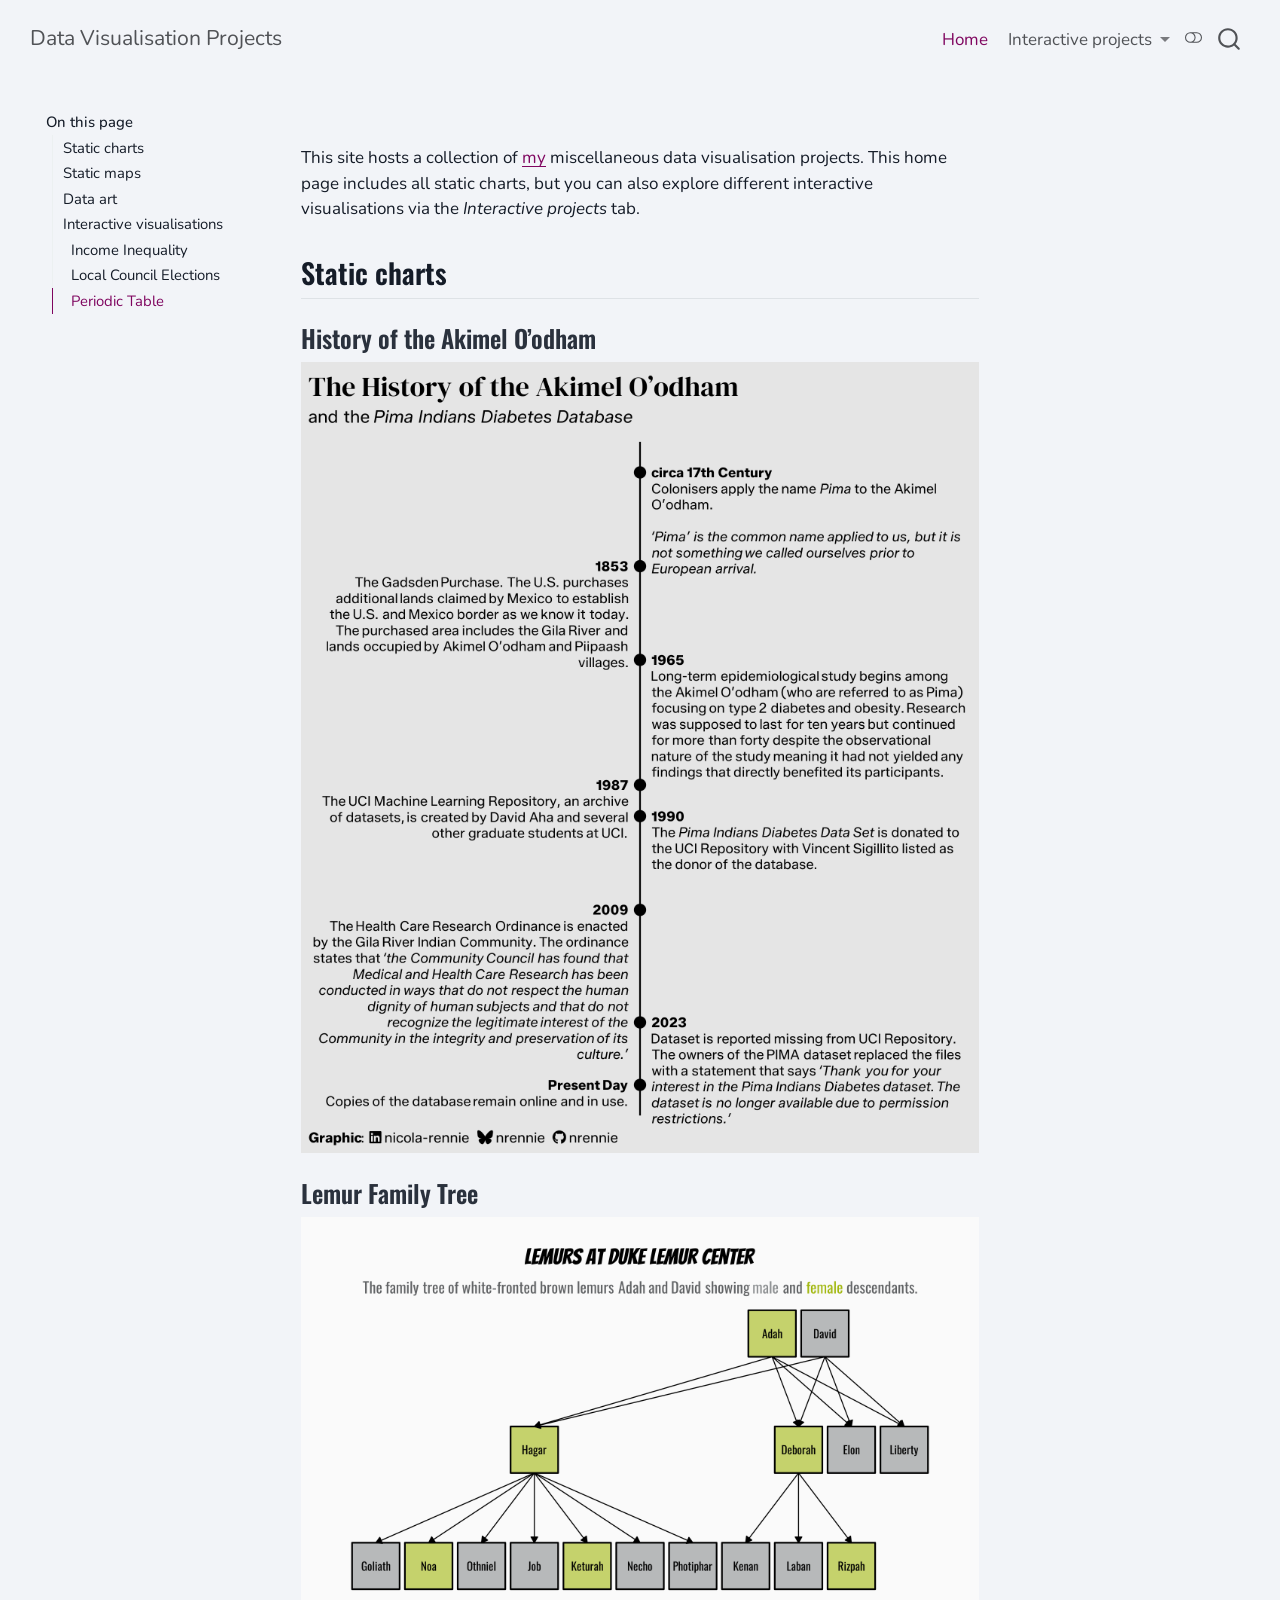
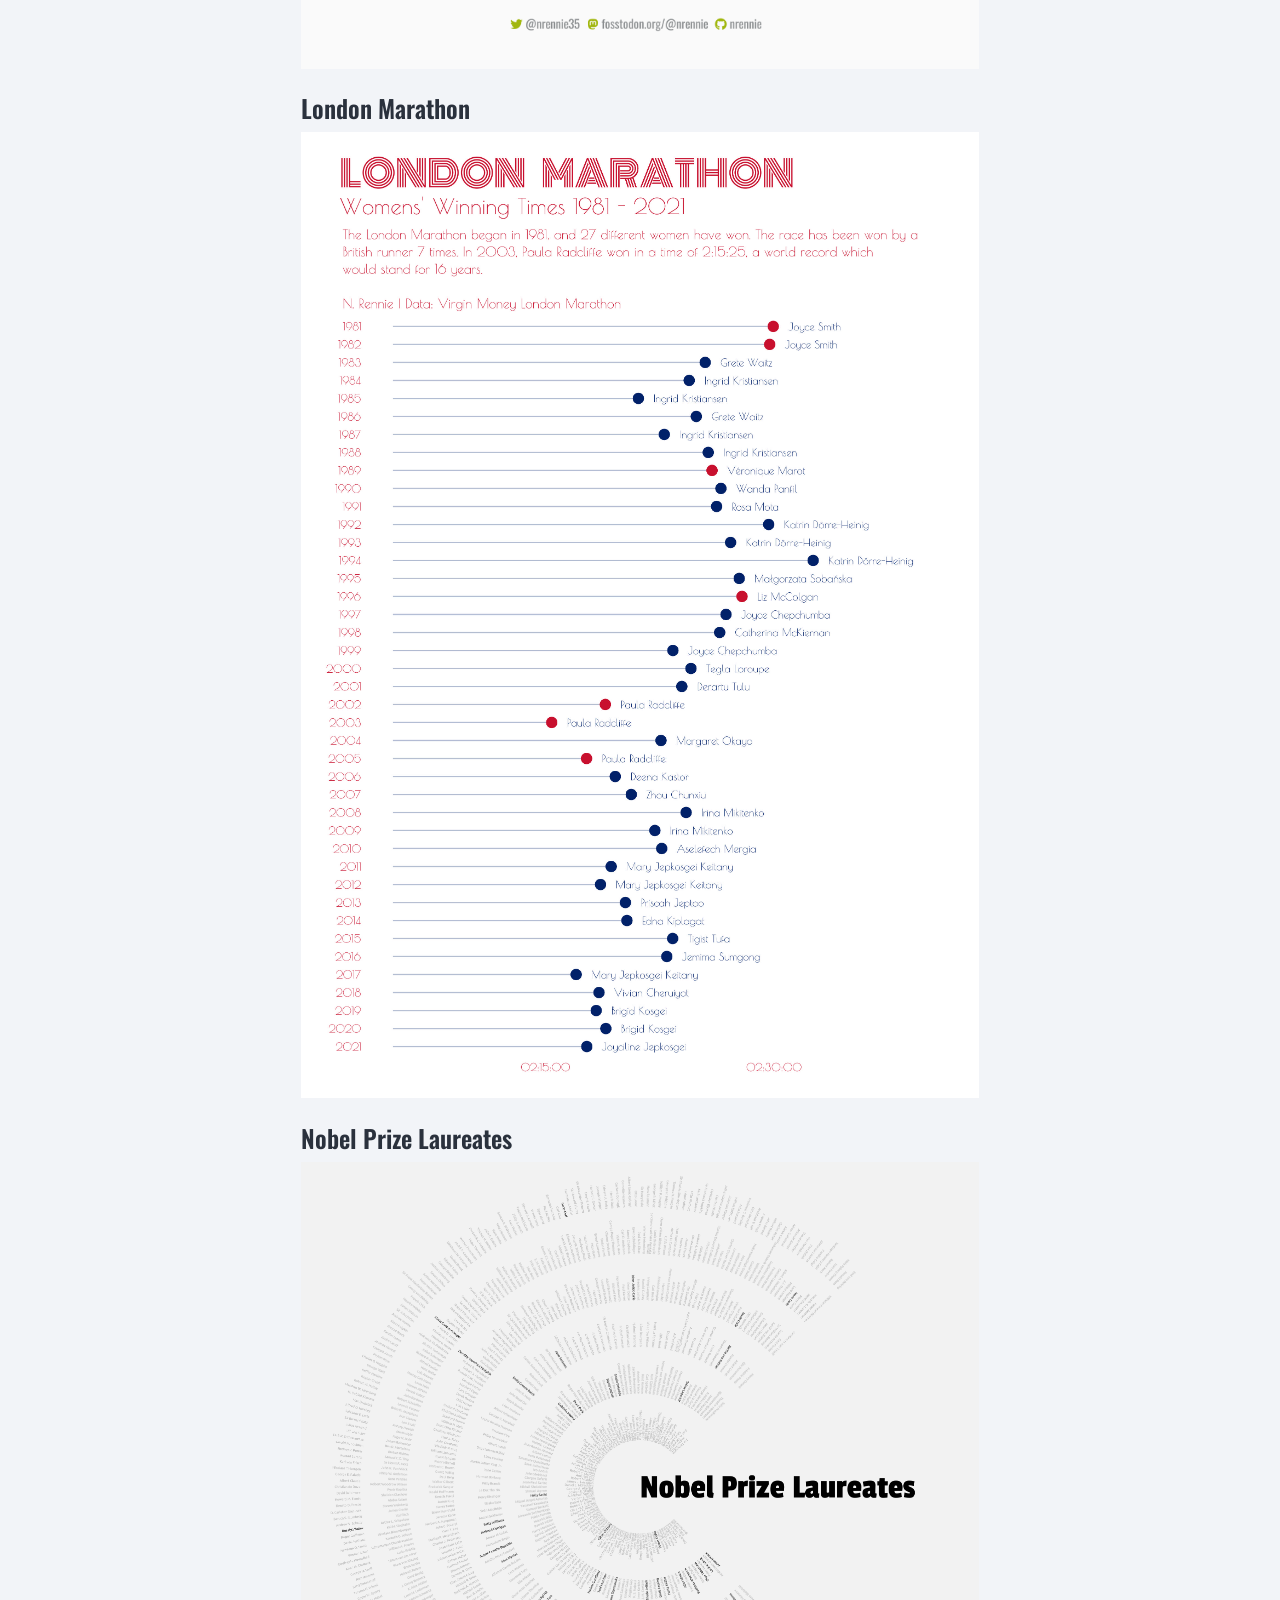
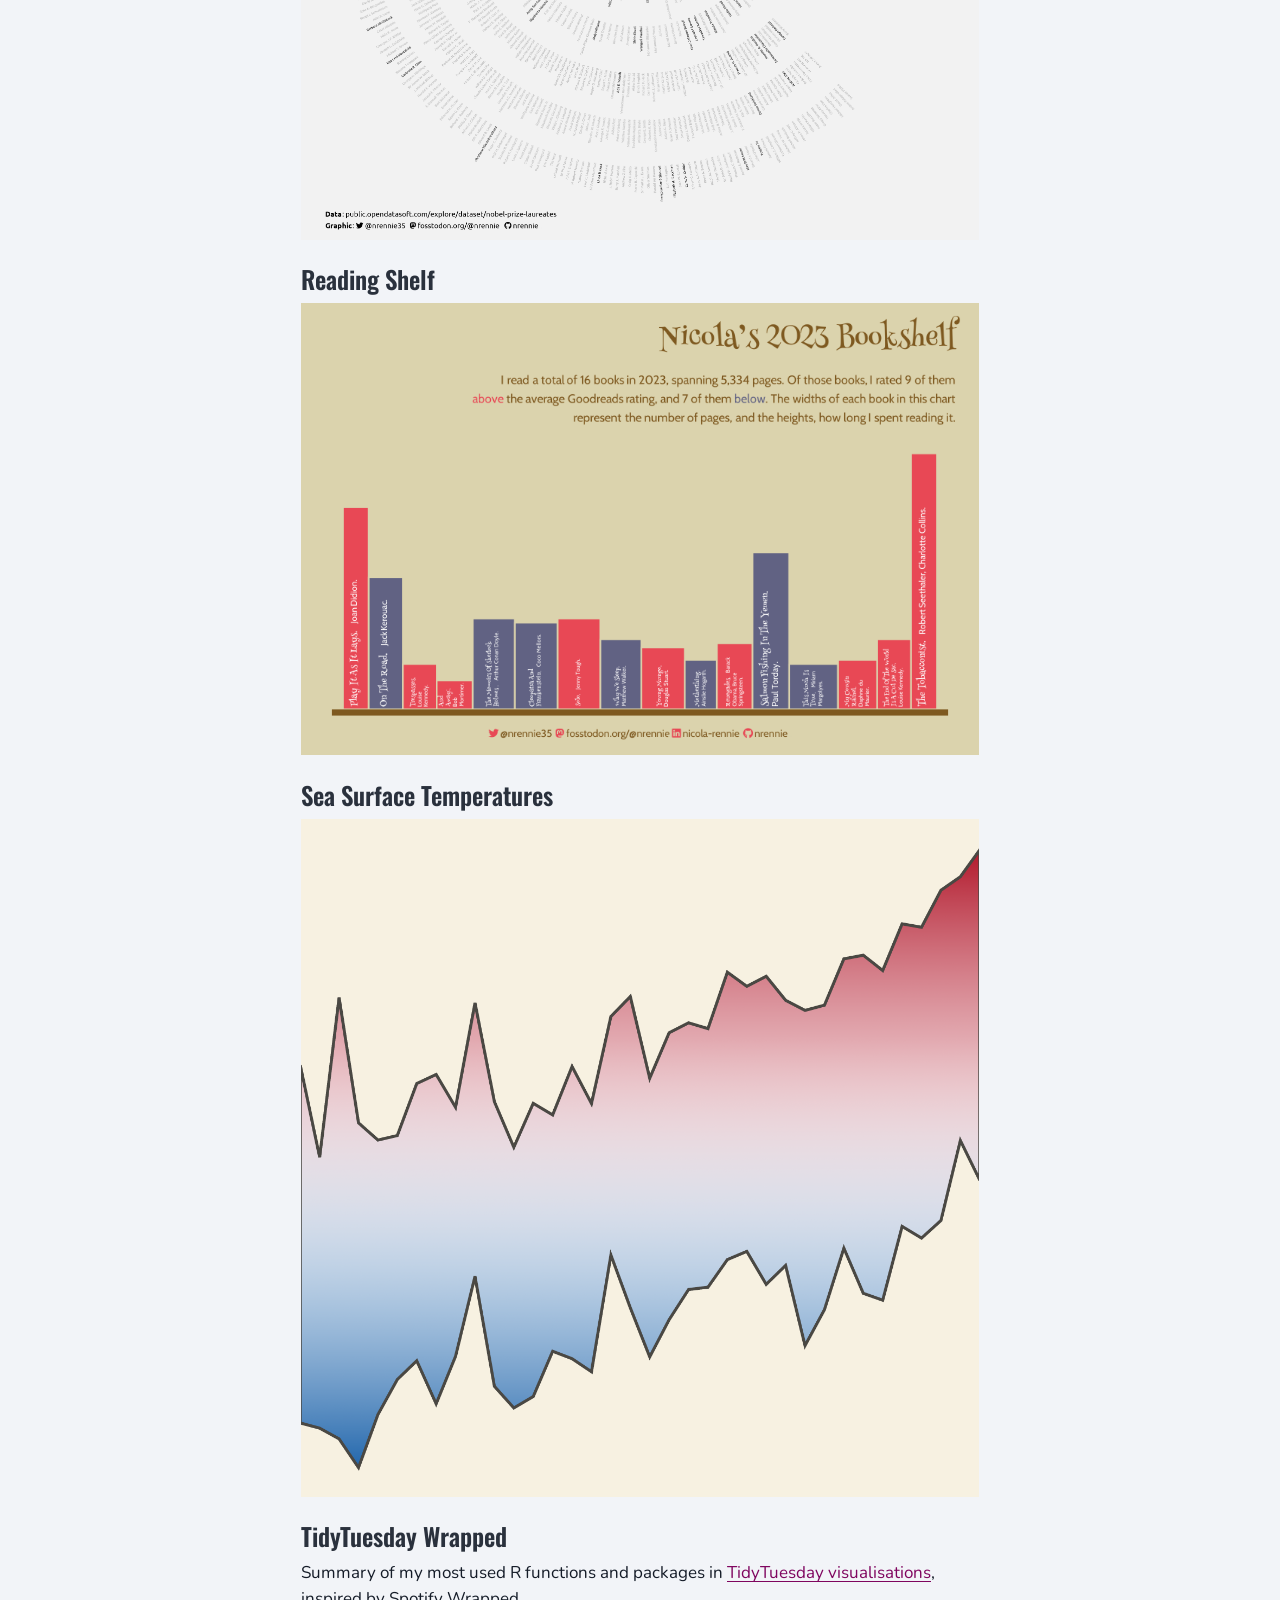
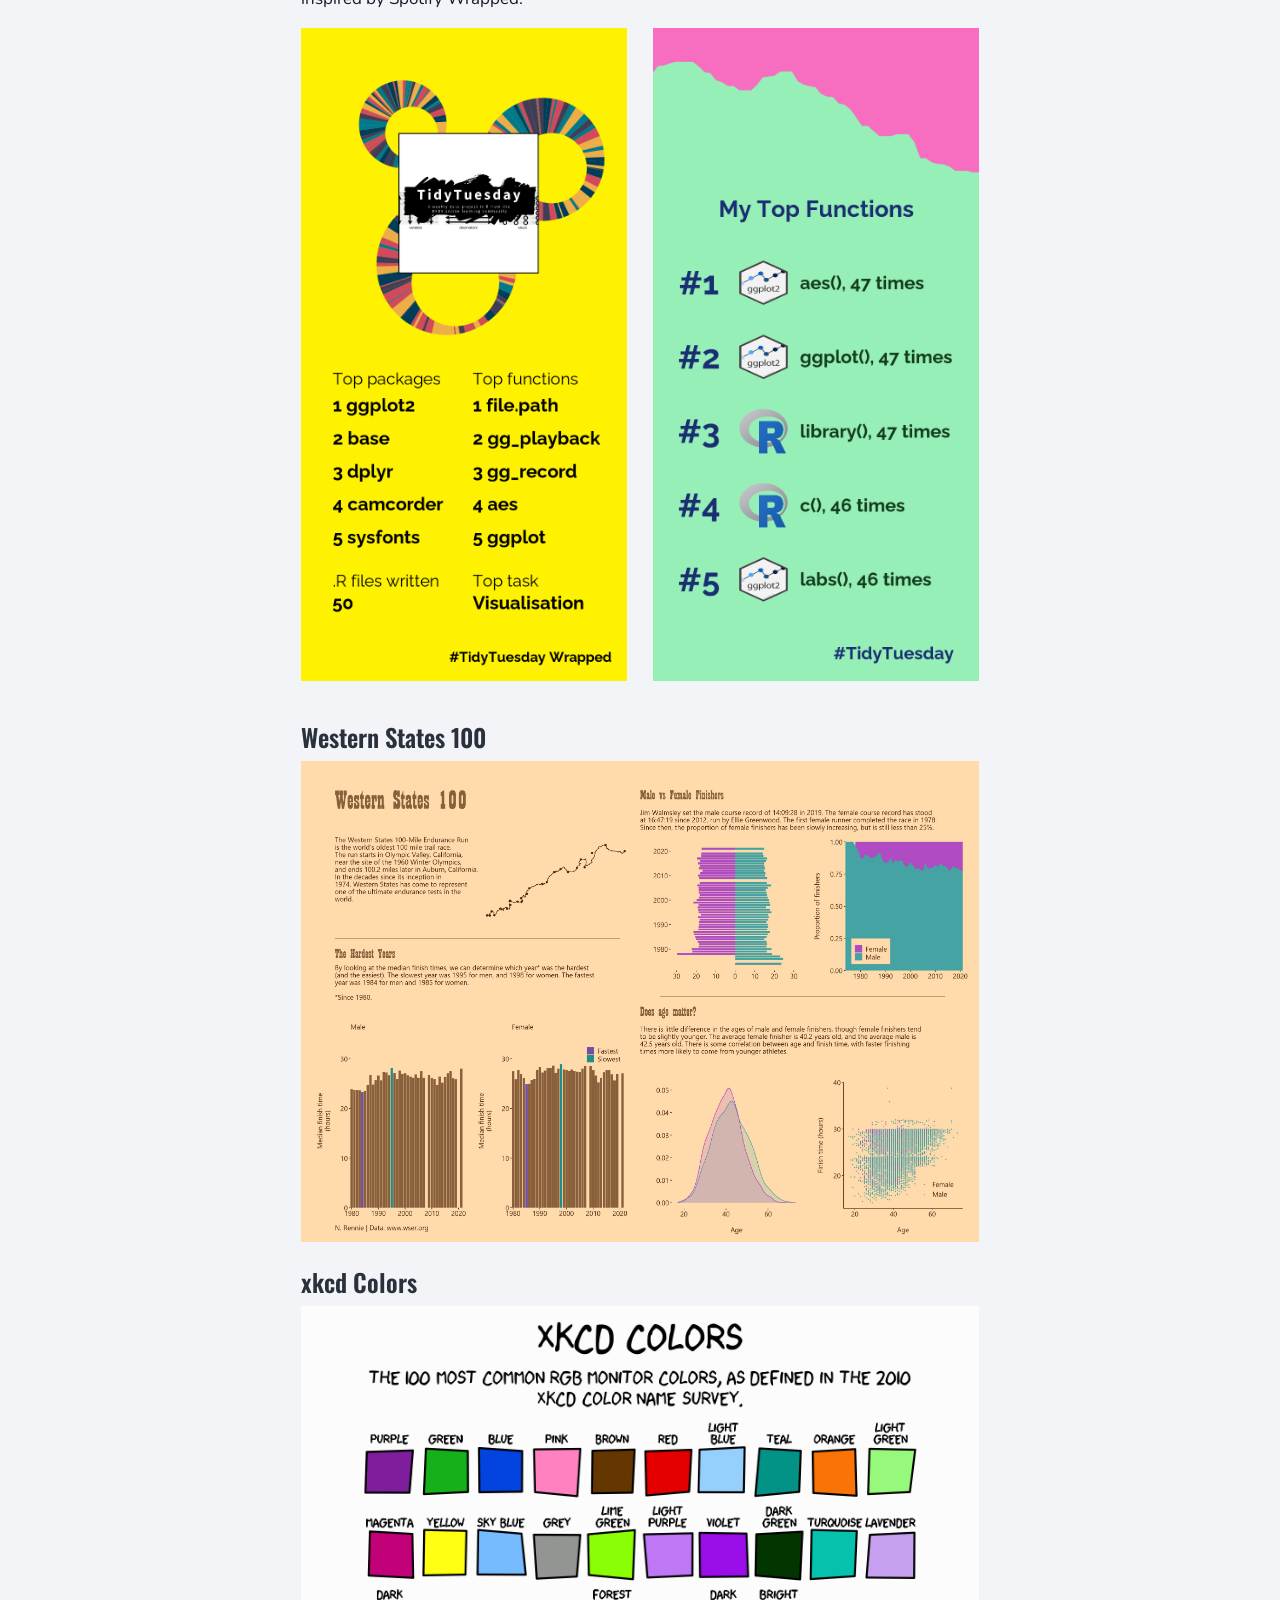
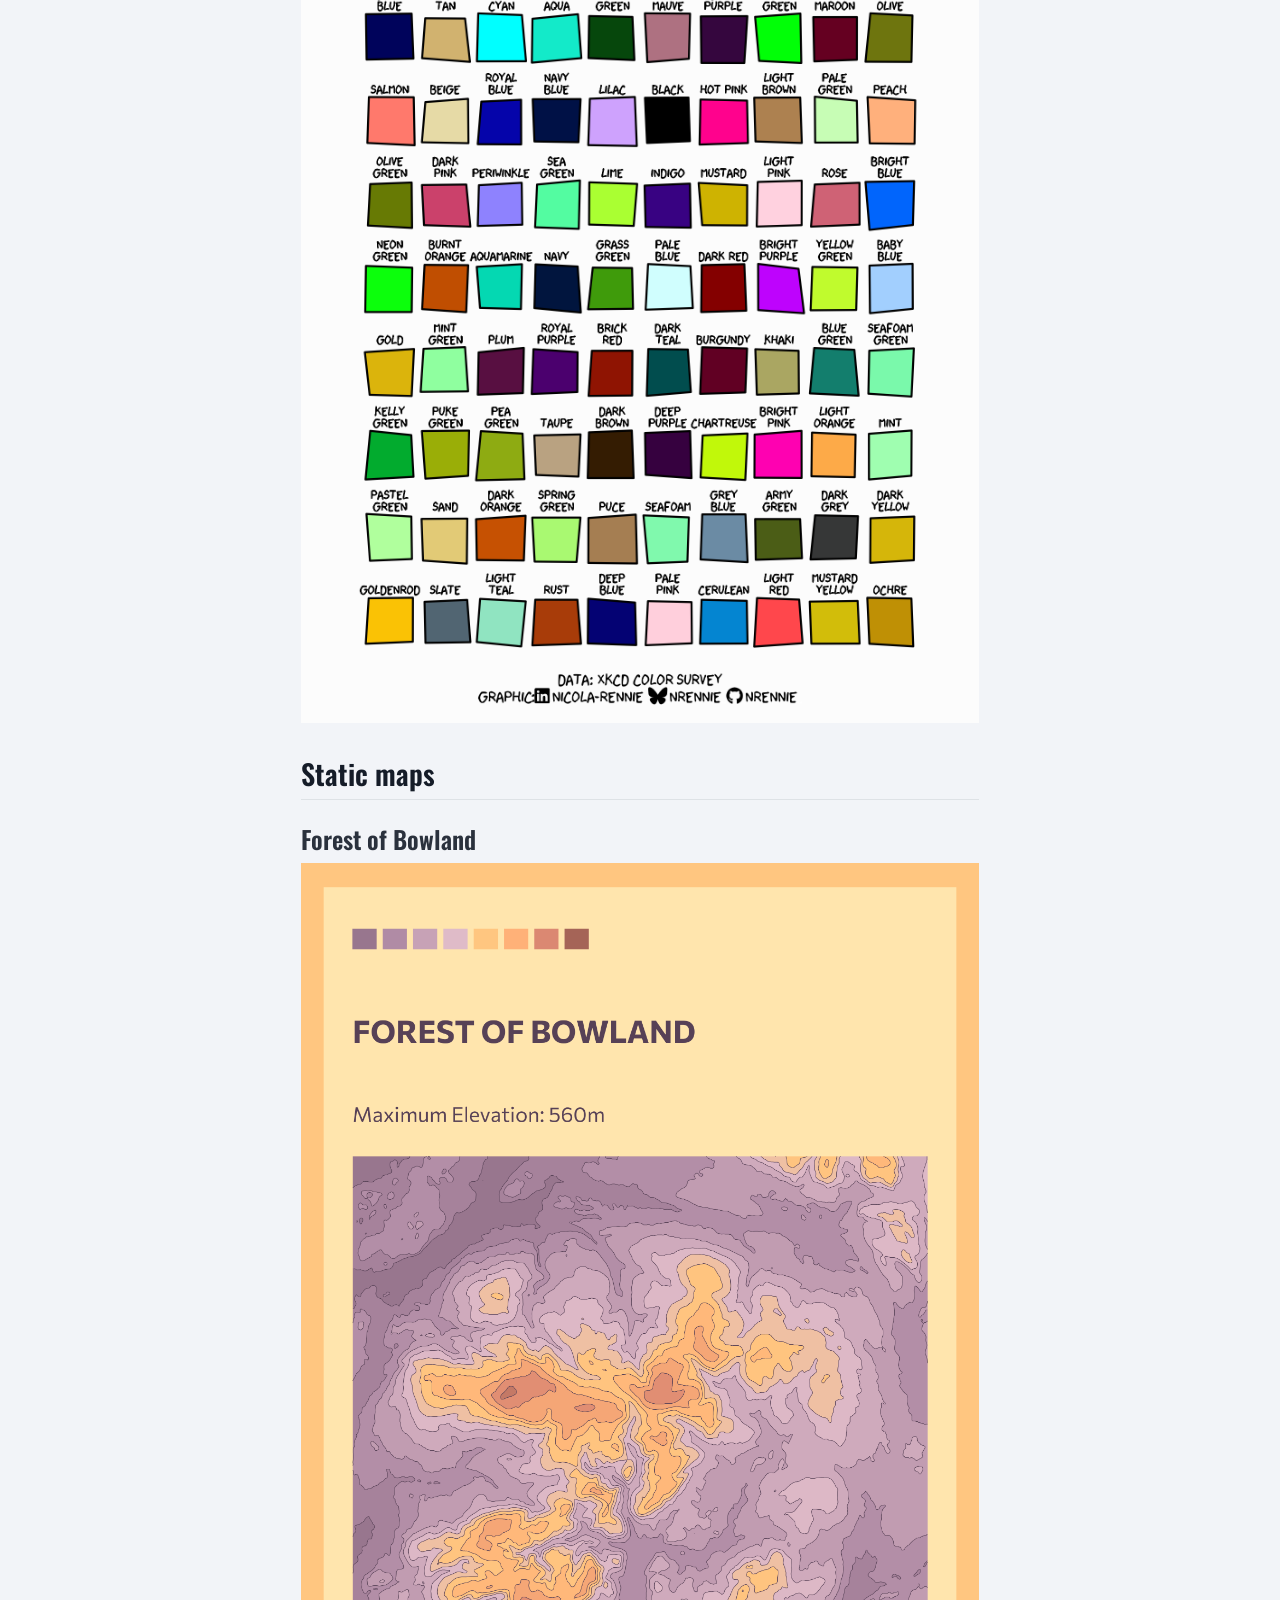
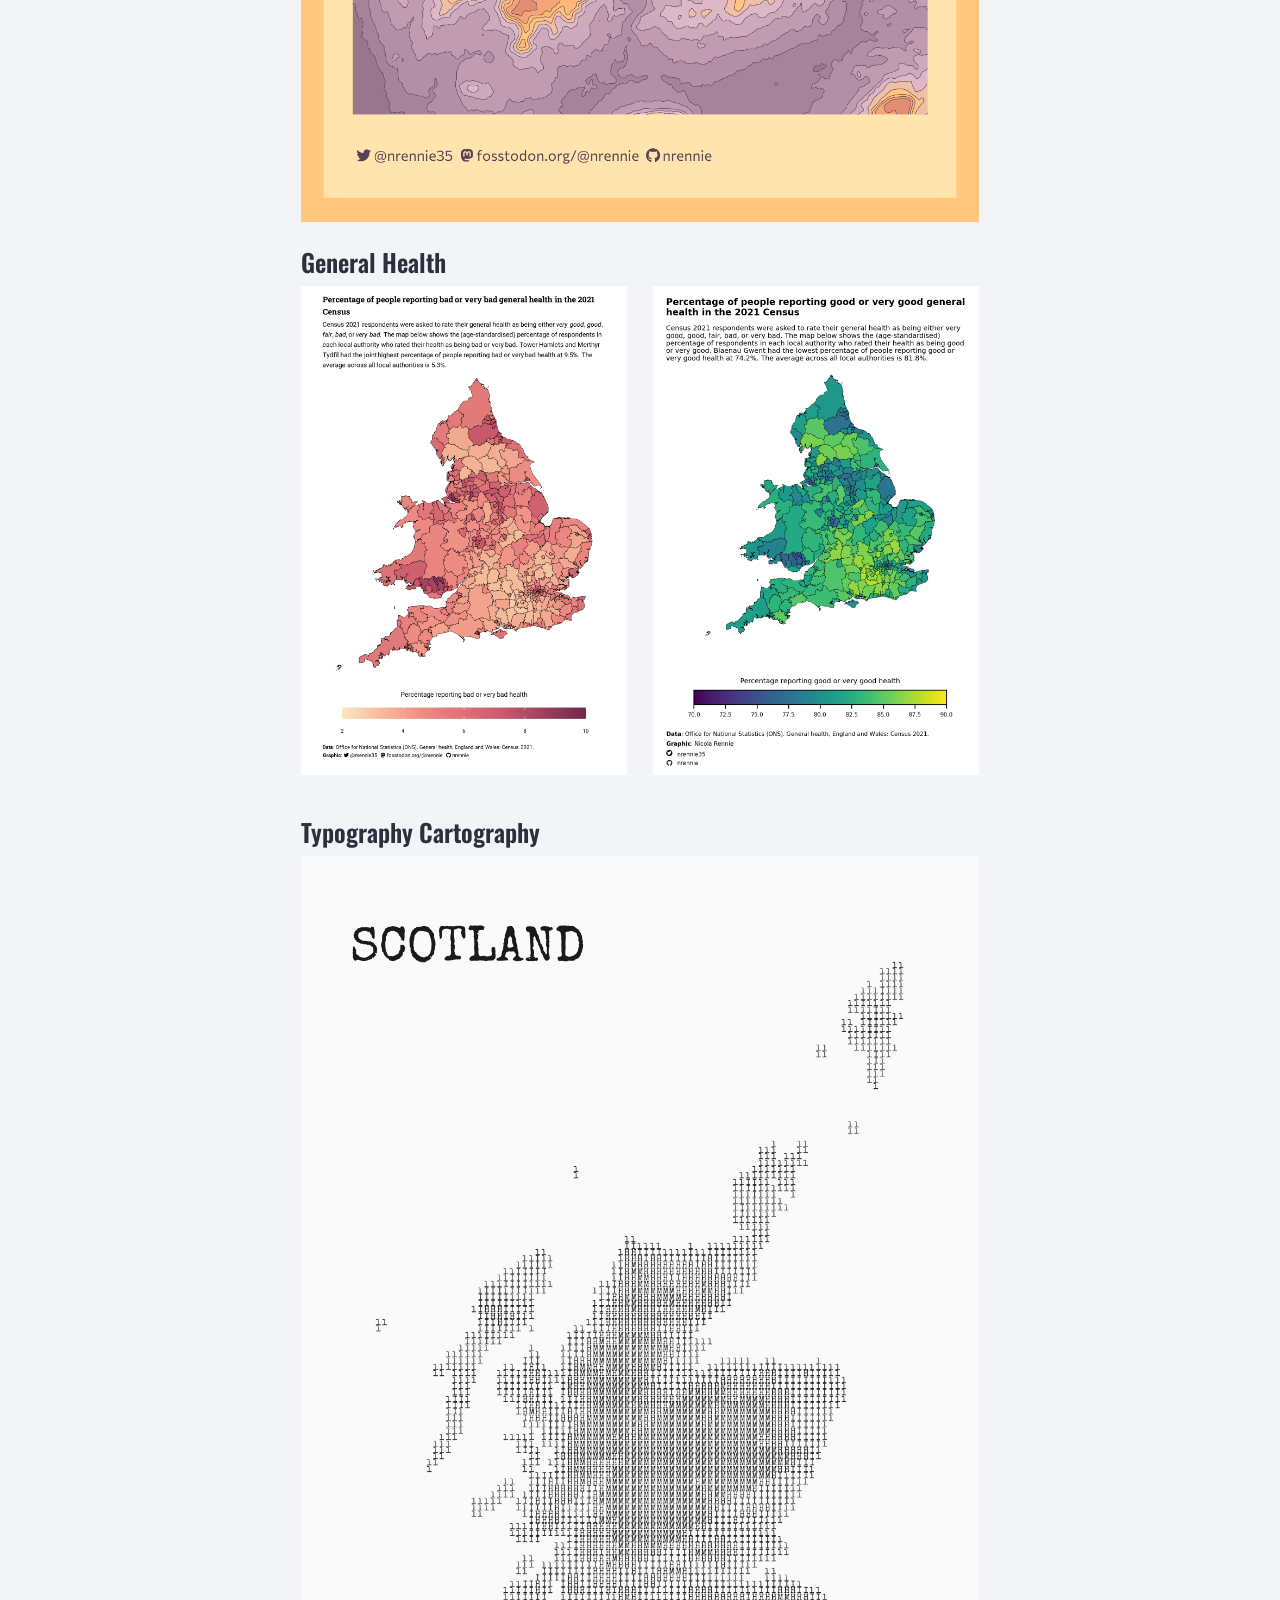
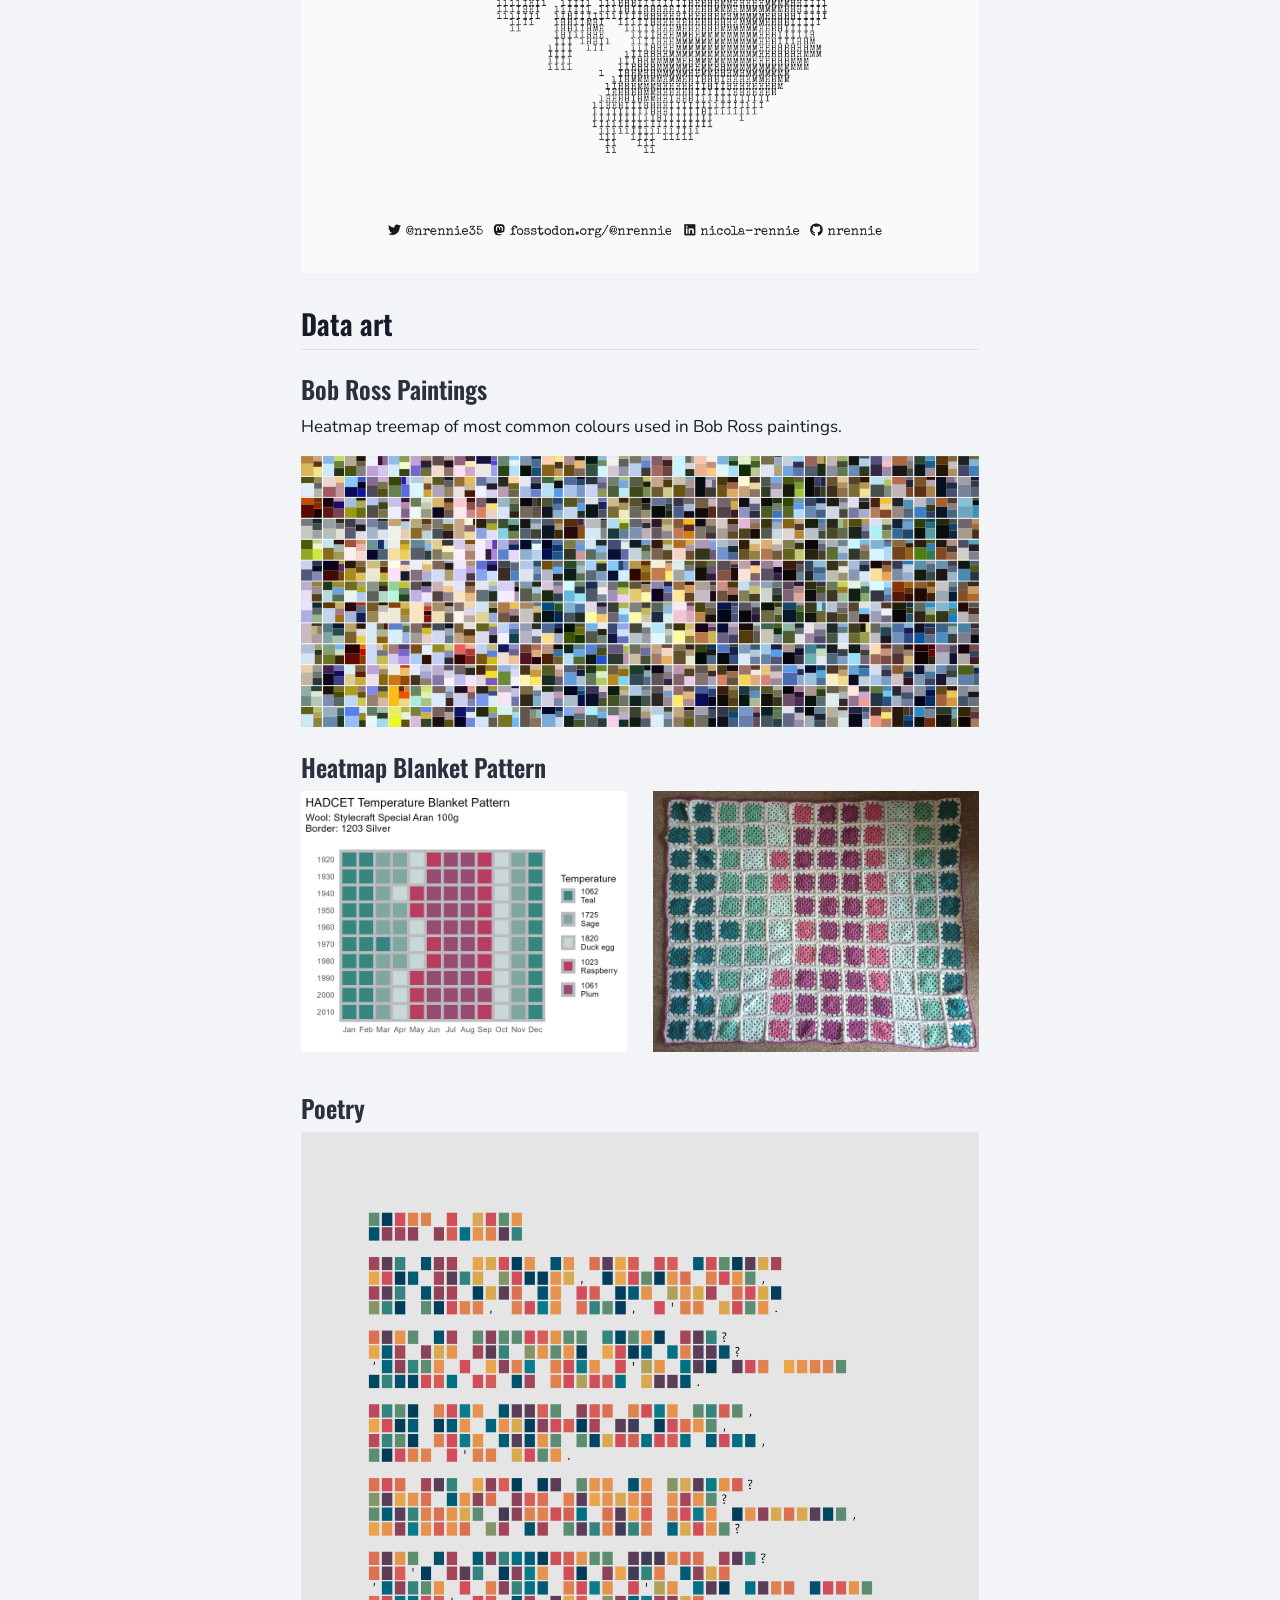
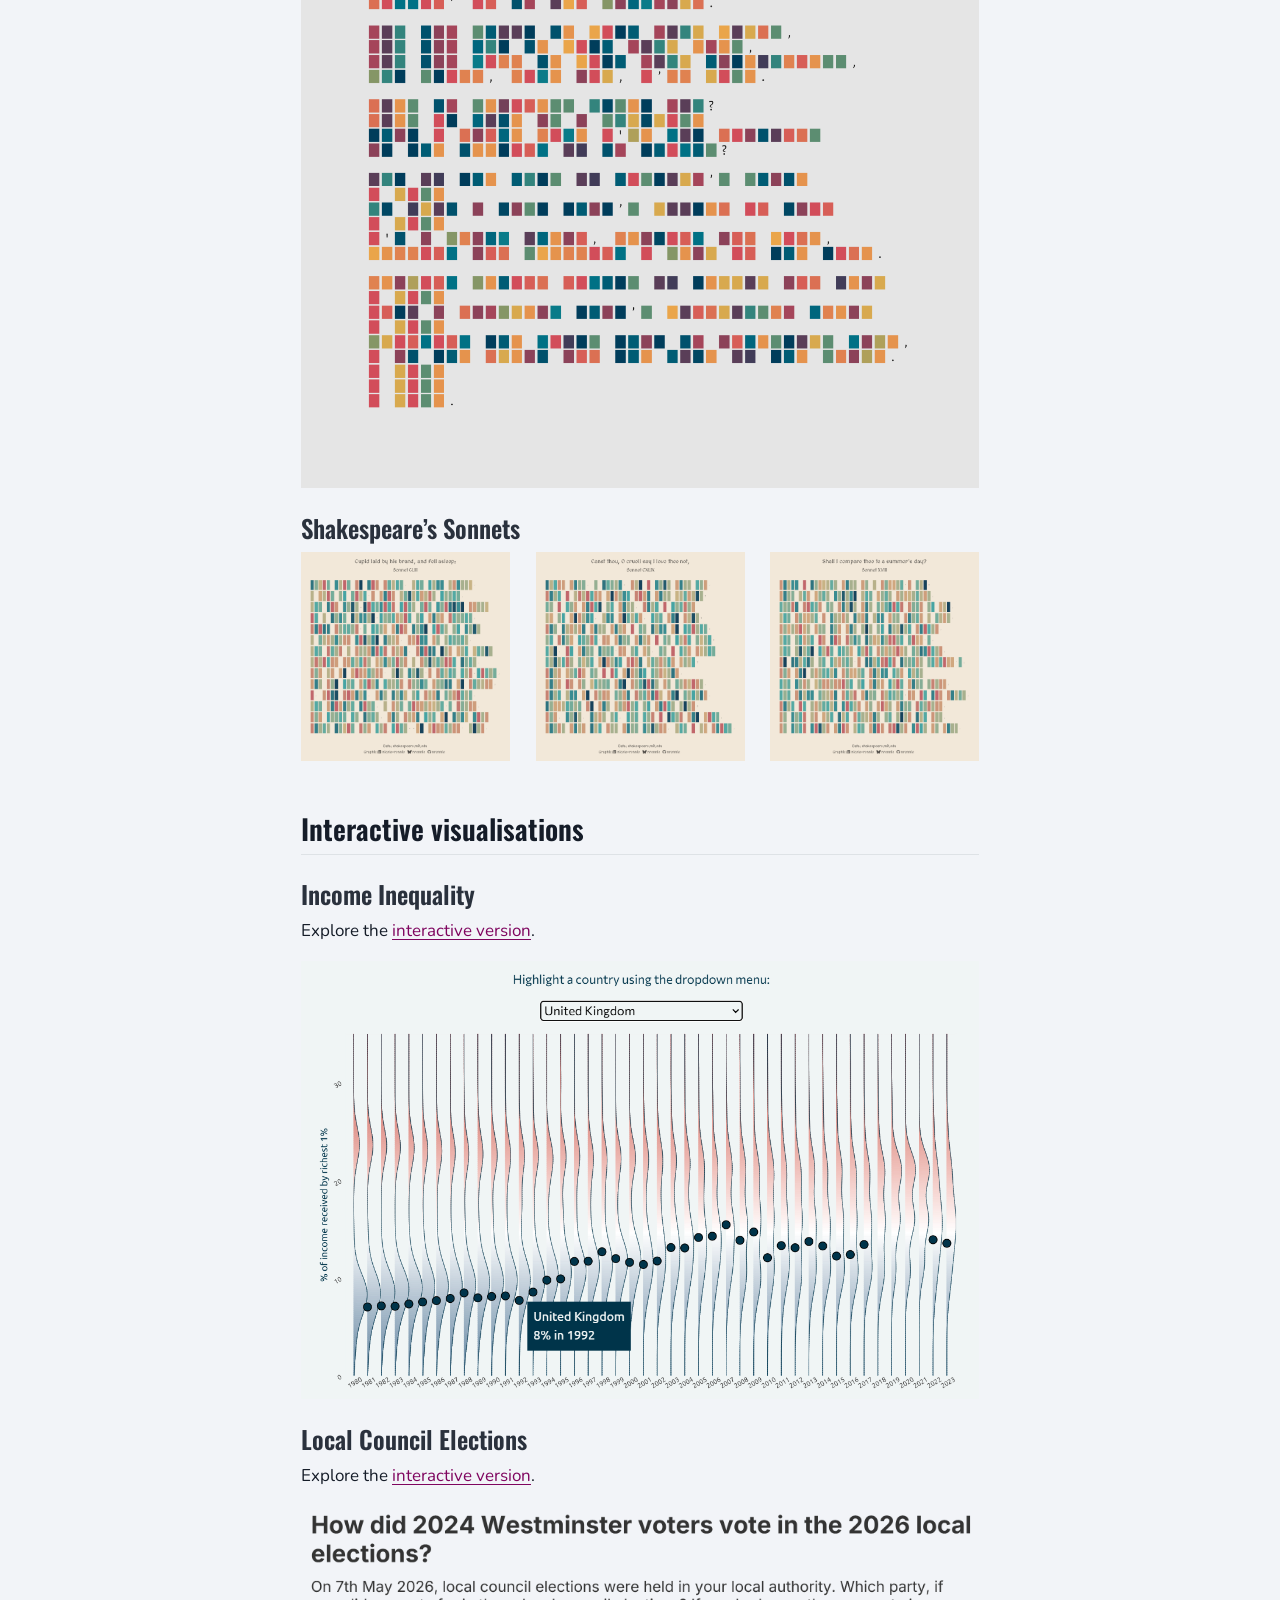
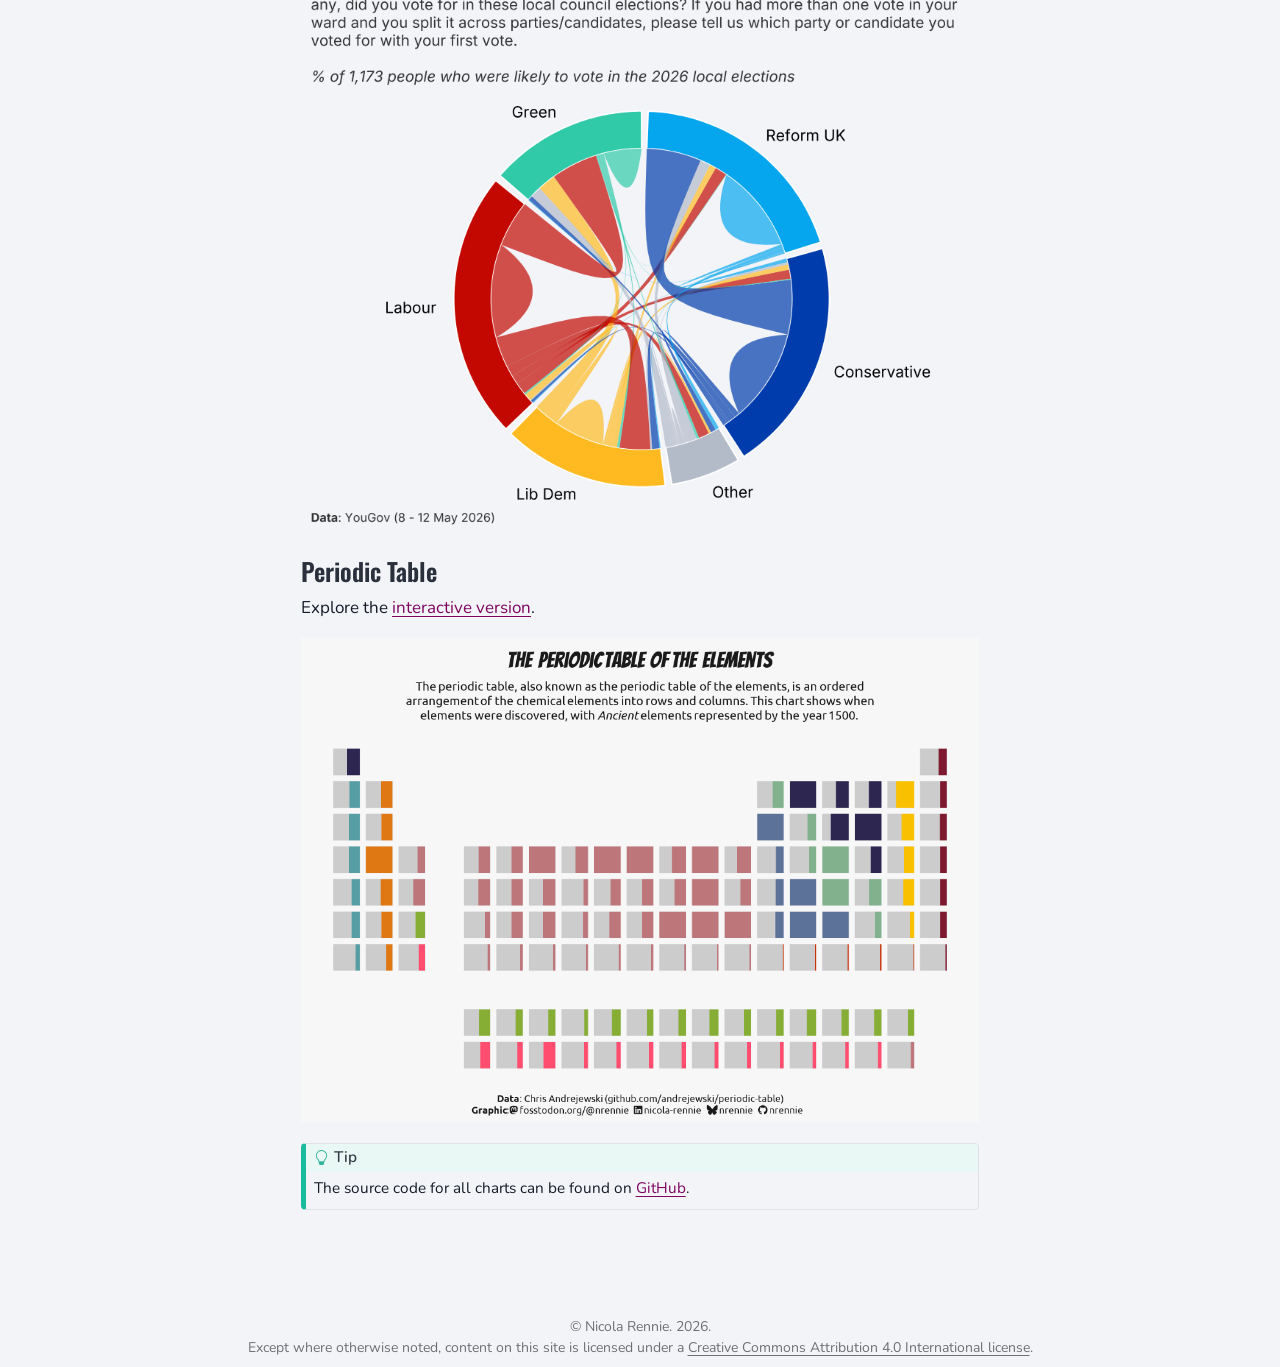
==== index.html @ 56245206 "Built site for gh-pages" ====
<!DOCTYPE html>
<html xmlns="http://www.w3.org/1999/xhtml" lang="en" xml:lang="en"><head>

<meta charset="utf-8">
<meta name="generator" content="quarto-1.9.37">

<meta name="viewport" content="width=device-width, initial-scale=1.0, user-scalable=yes">


<title>Data Visualisation Projects</title>
<style>
/* Default styles provided by pandoc.
** See https://pandoc.org/MANUAL.html#variables-for-html for config info.
*/
code{white-space: pre-wrap;}
span.smallcaps{font-variant: small-caps;}
div.columns{display: flex; gap: min(4vw, 1.5em);}
div.column{flex: auto; overflow-x: auto;}
div.hanging-indent{margin-left: 1.5em; text-indent: -1.5em;}
ul.task-list{list-style: none;}
ul.task-list li input[type="checkbox"] {
  width: 0.8em;
  margin: 0 0.8em 0.2em -1em; /* quarto-specific, see https://github.com/quarto-dev/quarto-cli/issues/4556 */ 
  vertical-align: middle;
}
</style>


<script src="site_libs/quarto-nav/quarto-nav.js"></script>
<script src="site_libs/quarto-nav/headroom.min.js"></script>
<script src="site_libs/clipboard/clipboard.min.js"></script>
<script src="site_libs/quarto-search/autocomplete.umd.js"></script>
<script src="site_libs/quarto-search/fuse.min.js"></script>
<script src="site_libs/quarto-search/quarto-search.js"></script>
<meta name="quarto:offset" content="./">
<link href="./assets/img/favicon.ico" rel="icon">
<script src="site_libs/quarto-html/quarto.js" type="module"></script>
<script src="site_libs/quarto-html/tabsets/tabsets.js" type="module"></script>
<script src="site_libs/quarto-html/popper.min.js"></script>
<script src="site_libs/quarto-html/tippy.umd.min.js"></script>
<script src="site_libs/quarto-html/anchor.min.js"></script>
<link href="site_libs/quarto-html/tippy.css" rel="stylesheet">
<link href="site_libs/quarto-html/quarto-syntax-highlighting-7f8f88aac4f3542376d5c11b86a4c14d.css" rel="stylesheet" class="quarto-color-scheme" id="quarto-text-highlighting-styles">
<link href="site_libs/quarto-html/quarto-syntax-highlighting-dark-d0ae9245876894da5ac7e18953ecc5cc.css" rel="stylesheet" class="quarto-color-scheme quarto-color-alternate" id="quarto-text-highlighting-styles">
<link href="site_libs/quarto-html/quarto-syntax-highlighting-7f8f88aac4f3542376d5c11b86a4c14d.css" rel="stylesheet" class="quarto-color-scheme-extra" id="quarto-text-highlighting-styles">
<script src="site_libs/bootstrap/bootstrap.min.js"></script>
<link href="site_libs/bootstrap/bootstrap-icons.css" rel="stylesheet">
<link href="site_libs/bootstrap/bootstrap-d3861fdf98f8aa95721e60f5baf37413.min.css" rel="stylesheet" append-hash="true" class="quarto-color-scheme" id="quarto-bootstrap" data-mode="light">
<link href="site_libs/bootstrap/bootstrap-dark-91716ad27bab5d5574731ce54b384f18.min.css" rel="stylesheet" append-hash="true" class="quarto-color-scheme quarto-color-alternate" id="quarto-bootstrap" data-mode="dark">
<link href="site_libs/bootstrap/bootstrap-d3861fdf98f8aa95721e60f5baf37413.min.css" rel="stylesheet" append-hash="true" class="quarto-color-scheme-extra" id="quarto-bootstrap" data-mode="light">
<script src="site_libs/quarto-contrib/glightbox/glightbox.min.js"></script>
<link href="site_libs/quarto-contrib/glightbox/glightbox.min.css" rel="stylesheet">
<link href="site_libs/quarto-contrib/glightbox/lightbox.css" rel="stylesheet">
<script id="quarto-search-options" type="application/json">{
  "location": "navbar",
  "copy-button": false,
  "collapse-after": 3,
  "panel-placement": "end",
  "type": "overlay",
  "limit": 50,
  "keyboard-shortcut": [
    "f",
    "/",
    "s"
  ],
  "show-item-context": false,
  "language": {
    "search-no-results-text": "No results",
    "search-matching-documents-text": "matching documents",
    "search-copy-link-title": "Copy link to search",
    "search-hide-matches-text": "Hide additional matches",
    "search-more-match-text": "more match in this document",
    "search-more-matches-text": "more matches in this document",
    "search-clear-button-title": "Clear",
    "search-text-placeholder": "",
    "search-detached-cancel-button-title": "Cancel",
    "search-submit-button-title": "Submit",
    "search-label": "Search"
  }
}</script>


<meta property="og:title" content="Data Visualisation Projects">
<meta property="og:description" content="">
<meta property="og:image" content="https://nrennie.github.io/data-viz-projects/income-inequality/featured.png">
<meta property="og:site_name" content="Data Visualisation Projects">
<meta property="og:image:height" content="751">
<meta property="og:image:width" content="1162">
<meta name="twitter:title" content="Data Visualisation Projects">
<meta name="twitter:description" content="">
<meta name="twitter:image" content="https://nrennie.github.io/data-viz-projects/income-inequality/featured.png">
<meta name="twitter:image-height" content="751">
<meta name="twitter:image-width" content="1162">
<meta name="twitter:card" content="summary_large_image">
</head>

<body class="floating nav-fixed quarto-light"><script id="quarto-html-before-body" type="application/javascript">
    const toggleBodyColorMode = (bsSheetEl) => {
      const mode = bsSheetEl.getAttribute("data-mode");
      const bodyEl = window.document.querySelector("body");
      if (mode === "dark") {
        bodyEl.classList.add("quarto-dark");
        bodyEl.classList.remove("quarto-light");
      } else {
        bodyEl.classList.add("quarto-light");
        bodyEl.classList.remove("quarto-dark");
      }
    }
    const toggleBodyColorPrimary = () => {
      const bsSheetEl = window.document.querySelector("link#quarto-bootstrap:not([rel=disabled-stylesheet])");
      if (bsSheetEl) {
        toggleBodyColorMode(bsSheetEl);
      }
    }
    const setColorSchemeToggle = (alternate) => {
      const toggles = window.document.querySelectorAll('.quarto-color-scheme-toggle');
      for (let i=0; i < toggles.length; i++) {
        const toggle = toggles[i];
        if (toggle) {
          if (alternate) {
            toggle.classList.add("alternate");
          } else {
            toggle.classList.remove("alternate");
          }
        }
      }
    };
    const toggleColorMode = (alternate) => {
      // Switch the stylesheets
      const primaryStylesheets = window.document.querySelectorAll('link.quarto-color-scheme:not(.quarto-color-alternate)');
      const alternateStylesheets = window.document.querySelectorAll('link.quarto-color-scheme.quarto-color-alternate');
      manageTransitions('#quarto-margin-sidebar .nav-link', false);
      if (alternate) {
        // note: dark is layered on light, we don't disable primary!
        enableStylesheet(alternateStylesheets);
        for (const sheetNode of alternateStylesheets) {
          if (sheetNode.id === "quarto-bootstrap") {
            toggleBodyColorMode(sheetNode);
          }
        }
      } else {
        disableStylesheet(alternateStylesheets);
        enableStylesheet(primaryStylesheets)
        toggleBodyColorPrimary();
      }
      manageTransitions('#quarto-margin-sidebar .nav-link', true);
      // Switch the toggles
      setColorSchemeToggle(alternate)
      // Hack to workaround the fact that safari doesn't
      // properly recolor the scrollbar when toggling (#1455)
      if (navigator.userAgent.indexOf('Safari') > 0 && navigator.userAgent.indexOf('Chrome') == -1) {
        manageTransitions("body", false);
        window.scrollTo(0, 1);
        setTimeout(() => {
          window.scrollTo(0, 0);
          manageTransitions("body", true);
        }, 40);
      }
    }
    const disableStylesheet = (stylesheets) => {
      for (let i=0; i < stylesheets.length; i++) {
        const stylesheet = stylesheets[i];
        stylesheet.rel = 'disabled-stylesheet';
      }
    }
    const enableStylesheet = (stylesheets) => {
      for (let i=0; i < stylesheets.length; i++) {
        const stylesheet = stylesheets[i];
        if(stylesheet.rel !== 'stylesheet') { // for Chrome, which will still FOUC without this check
          stylesheet.rel = 'stylesheet';
        }
      }
    }
    const manageTransitions = (selector, allowTransitions) => {
      const els = window.document.querySelectorAll(selector);
      for (let i=0; i < els.length; i++) {
        const el = els[i];
        if (allowTransitions) {
          el.classList.remove('notransition');
        } else {
          el.classList.add('notransition');
        }
      }
    }
    const isFileUrl = () => {
      return window.location.protocol === 'file:';
    }
    const hasAlternateSentinel = () => {
      let styleSentinel = getColorSchemeSentinel();
      if (styleSentinel !== null) {
        return styleSentinel === "alternate";
      } else {
        return false;
      }
    }
    const setStyleSentinel = (alternate) => {
      const value = alternate ? "alternate" : "default";
      if (!isFileUrl()) {
        window.localStorage.setItem("quarto-color-scheme", value);
      } else {
        localAlternateSentinel = value;
      }
    }
    const getColorSchemeSentinel = () => {
      if (!isFileUrl()) {
        const storageValue = window.localStorage.getItem("quarto-color-scheme");
        return storageValue != null ? storageValue : localAlternateSentinel;
      } else {
        return localAlternateSentinel;
      }
    }
    const toggleGiscusIfUsed = (isAlternate, darkModeDefault) => {
      const baseTheme = document.querySelector('#giscus-base-theme')?.value ?? 'light';
      const alternateTheme = document.querySelector('#giscus-alt-theme')?.value ?? 'dark';
      let newTheme = '';
      if(authorPrefersDark) {
        newTheme = isAlternate ? baseTheme : alternateTheme;
      } else {
        newTheme = isAlternate ? alternateTheme : baseTheme;
      }
      const changeGiscusTheme = () => {
        // From: https://github.com/giscus/giscus/issues/336
        const sendMessage = (message) => {
          const iframe = document.querySelector('iframe.giscus-frame');
          if (!iframe) return;
          iframe.contentWindow.postMessage({ giscus: message }, 'https://giscus.app');
        }
        sendMessage({
          setConfig: {
            theme: newTheme
          }
        });
      }
      const isGiscussLoaded = window.document.querySelector('iframe.giscus-frame') !== null;
      if (isGiscussLoaded) {
        changeGiscusTheme();
      }
    };
    const authorPrefersDark = false;
    const queryPrefersDark = window.matchMedia('(prefers-color-scheme: dark)');
    const darkModeDefault = queryPrefersDark.matches;
      document.querySelector('link#quarto-text-highlighting-styles.quarto-color-scheme-extra').rel = 'disabled-stylesheet';
      document.querySelector('link#quarto-bootstrap.quarto-color-scheme-extra').rel = 'disabled-stylesheet';
    let localAlternateSentinel = darkModeDefault ? 'alternate' : 'default';
    // Dark / light mode switch
    window.quartoToggleColorScheme = () => {
      // Read the current dark / light value
      let toAlternate = !hasAlternateSentinel();
      toggleColorMode(toAlternate);
      setStyleSentinel(toAlternate);
      toggleGiscusIfUsed(toAlternate, darkModeDefault);
      window.dispatchEvent(new Event('resize'));
    };
    queryPrefersDark.addEventListener("change", e => {
      if(window.localStorage.getItem("quarto-color-scheme") !== null)
        return;
      const alternate = e.matches
      toggleColorMode(alternate);
      localAlternateSentinel = e.matches ? 'alternate' : 'default'; // this is used alongside local storage!
      toggleGiscusIfUsed(alternate, darkModeDefault);
    });
    // Switch to dark mode if need be
    if (hasAlternateSentinel()) {
      toggleColorMode(true);
    } else {
      toggleColorMode(false);
    }
  </script>

<div id="quarto-search-results"></div>
  <header id="quarto-header" class="headroom fixed-top">
    <nav class="navbar navbar-expand-lg " data-bs-theme="dark">
      <div class="navbar-container container-fluid">
      <div class="navbar-brand-container mx-auto">
    <a class="navbar-brand" href="./index.html">
    <span class="navbar-title">Data Visualisation Projects</span>
    </a>
  </div>
            <div id="quarto-search" class="" title="Search"></div>
          <button class="navbar-toggler" type="button" data-bs-toggle="collapse" data-bs-target="#navbarCollapse" aria-controls="navbarCollapse" role="menu" aria-expanded="false" aria-label="Toggle navigation" onclick="if (window.quartoToggleHeadroom) { window.quartoToggleHeadroom(); }">
  <span class="navbar-toggler-icon"></span>
</button>
          <div class="collapse navbar-collapse" id="navbarCollapse">
            <ul class="navbar-nav navbar-nav-scroll ms-auto">
  <li class="nav-item">
    <a class="nav-link active" href="./index.html" aria-current="page"> 
<span class="menu-text">Home</span></a>
  </li>  
  <li class="nav-item dropdown ">
    <a class="nav-link dropdown-toggle" href="#" id="nav-menu-interactive-projects" role="link" data-bs-toggle="dropdown" aria-expanded="false">
 <span class="menu-text">Interactive projects</span>
    </a>
    <ul class="dropdown-menu dropdown-menu-end" aria-labelledby="nav-menu-interactive-projects">    
        <li>
    <a class="dropdown-item" href="./income-inequality/index.html">
 <span class="dropdown-text">Income inequality</span></a>
  </li>  
        <li>
    <a class="dropdown-item" href="./local-council-elections/index.html">
 <span class="dropdown-text">Local council elections</span></a>
  </li>  
        <li>
    <a class="dropdown-item" href="./periodic-table/index.html">
 <span class="dropdown-text">Periodic table</span></a>
  </li>  
    </ul>
  </li>
</ul>
          </div> <!-- /navcollapse -->
            <div class="quarto-navbar-tools">
  <a href="" class="quarto-color-scheme-toggle quarto-navigation-tool  px-1" onclick="window.quartoToggleColorScheme(); return false;" title="Toggle dark mode"><i class="bi"></i></a>
</div>
      </div> <!-- /container-fluid -->
    </nav>
</header>
<!-- content -->
<div id="quarto-content" class="quarto-container page-columns page-rows-contents page-layout-article page-navbar">
<!-- sidebar -->
  <nav id="quarto-sidebar" class="sidebar collapse collapse-horizontal quarto-sidebar-collapse-item sidebar-navigation floating overflow-auto">
    <nav id="TOC" role="doc-toc" class="toc-active">
    <h2 id="toc-title">On this page</h2>
   
  <ul>
  <li><a href="#static-charts" id="toc-static-charts" class="nav-link active" data-scroll-target="#static-charts">Static charts</a>
  <ul class="collapse">
  <li><a href="#history-of-the-akimel-oodham" id="toc-history-of-the-akimel-oodham" class="nav-link" data-scroll-target="#history-of-the-akimel-oodham">History of the Akimel O’odham</a></li>
  <li><a href="#lemur-family-tree" id="toc-lemur-family-tree" class="nav-link" data-scroll-target="#lemur-family-tree">Lemur Family Tree</a></li>
  <li><a href="#london-marathon" id="toc-london-marathon" class="nav-link" data-scroll-target="#london-marathon">London Marathon</a></li>
  <li><a href="#nobel-prize-laureates" id="toc-nobel-prize-laureates" class="nav-link" data-scroll-target="#nobel-prize-laureates">Nobel Prize Laureates</a></li>
  <li><a href="#reading-shelf" id="toc-reading-shelf" class="nav-link" data-scroll-target="#reading-shelf">Reading Shelf</a></li>
  <li><a href="#sea-surface-temperatures" id="toc-sea-surface-temperatures" class="nav-link" data-scroll-target="#sea-surface-temperatures">Sea Surface Temperatures</a></li>
  <li><a href="#tidytuesday-wrapped" id="toc-tidytuesday-wrapped" class="nav-link" data-scroll-target="#tidytuesday-wrapped">TidyTuesday Wrapped</a></li>
  <li><a href="#western-states-100" id="toc-western-states-100" class="nav-link" data-scroll-target="#western-states-100">Western States 100</a></li>
  <li><a href="#xkcd-colors" id="toc-xkcd-colors" class="nav-link" data-scroll-target="#xkcd-colors">xkcd Colors</a></li>
  </ul></li>
  <li><a href="#static-maps" id="toc-static-maps" class="nav-link" data-scroll-target="#static-maps">Static maps</a>
  <ul class="collapse">
  <li><a href="#forest-of-bowland" id="toc-forest-of-bowland" class="nav-link" data-scroll-target="#forest-of-bowland">Forest of Bowland</a></li>
  <li><a href="#general-health" id="toc-general-health" class="nav-link" data-scroll-target="#general-health">General Health</a></li>
  <li><a href="#typography-cartography" id="toc-typography-cartography" class="nav-link" data-scroll-target="#typography-cartography">Typography Cartography</a></li>
  </ul></li>
  <li><a href="#data-art" id="toc-data-art" class="nav-link" data-scroll-target="#data-art">Data art</a>
  <ul class="collapse">
  <li><a href="#bob-ross-paintings" id="toc-bob-ross-paintings" class="nav-link" data-scroll-target="#bob-ross-paintings">Bob Ross Paintings</a></li>
  <li><a href="#heatmap-blanket-pattern" id="toc-heatmap-blanket-pattern" class="nav-link" data-scroll-target="#heatmap-blanket-pattern">Heatmap Blanket Pattern</a></li>
  <li><a href="#poetry" id="toc-poetry" class="nav-link" data-scroll-target="#poetry">Poetry</a></li>
  <li><a href="#shakespeares-sonnets" id="toc-shakespeares-sonnets" class="nav-link" data-scroll-target="#shakespeares-sonnets">Shakespeare’s Sonnets</a></li>
  </ul></li>
  <li><a href="#interactive-visualisations" id="toc-interactive-visualisations" class="nav-link" data-scroll-target="#interactive-visualisations">Interactive visualisations</a>
  <ul class="collapse">
  <li><a href="#income-inequality" id="toc-income-inequality" class="nav-link" data-scroll-target="#income-inequality">Income Inequality</a></li>
  <li><a href="#local-council-elections" id="toc-local-council-elections" class="nav-link" data-scroll-target="#local-council-elections">Local Council Elections</a></li>
  <li><a href="#periodic-table" id="toc-periodic-table" class="nav-link" data-scroll-target="#periodic-table">Periodic Table</a></li>
  </ul></li>
  </ul>
</nav>
</nav>
<div id="quarto-sidebar-glass" class="quarto-sidebar-collapse-item" data-bs-toggle="collapse" data-bs-target=".quarto-sidebar-collapse-item"></div>
<!-- margin-sidebar -->
    <div id="quarto-margin-sidebar" class="sidebar margin-sidebar zindex-bottom">
    </div>
<!-- main -->
<main class="content" id="quarto-document-content"><header id="title-block-header" class="quarto-title-block"></header>





<p>This site hosts a collection of <a href="https://nrennie.rbind.io/">my</a> miscellaneous data visualisation projects. This home page includes all static charts, but you can also explore different interactive visualisations via the <em>Interactive projects</em> tab.</p>
<section id="static-charts" class="level2">
<h2 class="anchored" data-anchor-id="static-charts">Static charts</h2>
<section id="history-of-the-akimel-oodham" class="level3">
<h3 class="anchored" data-anchor-id="history-of-the-akimel-oodham">History of the Akimel O’odham</h3>
<p><a href="History of the Akimel O’odham/images/history.png" class="lightbox" data-gallery="quarto-lightbox-gallery-1"><img src="History of the Akimel O’odham/images/history.png" class="img-fluid" style="width:100.0%"></a></p>
</section>
<section id="lemur-family-tree" class="level3">
<h3 class="anchored" data-anchor-id="lemur-family-tree">Lemur Family Tree</h3>
<p><a href="Lemur Family Tree/images/lemur-family-tree.png" class="lightbox" data-gallery="quarto-lightbox-gallery-2"><img src="Lemur Family Tree/images/lemur-family-tree.png" class="img-fluid" style="width:100.0%"></a></p>
</section>
<section id="london-marathon" class="level3">
<h3 class="anchored" data-anchor-id="london-marathon">London Marathon</h3>
<p><a href="London Marathon/images/london-marathon.jpg" class="lightbox" data-gallery="quarto-lightbox-gallery-3"><img src="London Marathon/images/london-marathon.jpg" class="img-fluid" style="width:100.0%"></a></p>
</section>
<section id="nobel-prize-laureates" class="level3">
<h3 class="anchored" data-anchor-id="nobel-prize-laureates">Nobel Prize Laureates</h3>
<p><a href="Nobel Prize Laureates/images/nobel_light_mode.png" class="lightbox" data-gallery="quarto-lightbox-gallery-4"><img src="Nobel Prize Laureates/images/nobel_light_mode.png" class="img-fluid" style="width:100.0%"></a></p>
</section>
<section id="reading-shelf" class="level3">
<h3 class="anchored" data-anchor-id="reading-shelf">Reading Shelf</h3>
<p><a href="Reading Shelf/images/reading-shelf.png" class="lightbox" data-gallery="quarto-lightbox-gallery-5"><img src="Reading Shelf/images/reading-shelf.png" class="img-fluid" style="width:100.0%"></a></p>
</section>
<section id="sea-surface-temperatures" class="level3">
<h3 class="anchored" data-anchor-id="sea-surface-temperatures">Sea Surface Temperatures</h3>
<p><a href="ESA Little Pictures/esa-little-pictures.png" class="lightbox" data-gallery="quarto-lightbox-gallery-6"><img src="ESA Little Pictures/esa-little-pictures.png" class="img-fluid" style="width:100.0%"></a></p>
</section>
<section id="tidytuesday-wrapped" class="level3">
<h3 class="anchored" data-anchor-id="tidytuesday-wrapped">TidyTuesday Wrapped</h3>
<p>Summary of my most used R functions and packages in <a href="https://github.com/nrennie/tidytuesday">TidyTuesday visualisations</a>, inspired by Spotify Wrapped.</p>
<div class="grid">
<div class="g-col-12 g-col-md-6">
<p><a href="TidyTuesday Wrapped/images/tidytuesday-wrapped-2023.png" class="lightbox" data-gallery="quarto-lightbox-gallery-7"><img src="TidyTuesday Wrapped/images/tidytuesday-wrapped-2023.png" class="img-fluid" style="width:100.0%"></a></p>
</div>
<div class="g-col-12 g-col-md-6">
<p><a href="TidyTuesday Wrapped/images/tidytuesday-wrapped-2022.png" class="lightbox" data-gallery="quarto-lightbox-gallery-8"><img src="TidyTuesday Wrapped/images/tidytuesday-wrapped-2022.png" class="img-fluid" style="width:100.0%"></a></p>
</div>
</div>
</section>
<section id="western-states-100" class="level3">
<h3 class="anchored" data-anchor-id="western-states-100">Western States 100</h3>
<p><a href="Western States 100/western-states-100.jpg" class="lightbox" data-gallery="quarto-lightbox-gallery-9"><img src="Western States 100/western-states-100.jpg" class="img-fluid" style="width:100.0%"></a></p>
</section>
<section id="xkcd-colors" class="level3">
<h3 class="anchored" data-anchor-id="xkcd-colors">xkcd Colors</h3>
<p><a href="xkcd Colors/images/xkcd-colors.png" class="lightbox" data-gallery="quarto-lightbox-gallery-10"><img src="xkcd Colors/images/xkcd-colors.png" class="img-fluid" style="width:100.0%"></a></p>
</section>
</section>
<section id="static-maps" class="level2">
<h2 class="anchored" data-anchor-id="static-maps">Static maps</h2>
<section id="forest-of-bowland" class="level3">
<h3 class="anchored" data-anchor-id="forest-of-bowland">Forest of Bowland</h3>
<p><a href="Forest of Bowland/images/forest-of-bowland.png" class="lightbox" data-gallery="quarto-lightbox-gallery-11"><img src="Forest of Bowland/images/forest-of-bowland.png" class="img-fluid" style="width:100.0%"></a></p>
</section>
<section id="general-health" class="level3">
<h3 class="anchored" data-anchor-id="general-health">General Health</h3>
<div class="grid">
<div class="g-col-12 g-col-md-6">
<p><a href="General Health/images/general-health-2021-census-a.png" class="lightbox" data-gallery="quarto-lightbox-gallery-12"><img src="General Health/images/general-health-2021-census-a.png" class="img-fluid" style="width:100.0%"></a></p>
</div>
<div class="g-col-12 g-col-md-6">
<p><a href="General Health/images/general-health-2021-census-b.png" class="lightbox" data-gallery="quarto-lightbox-gallery-13"><img src="General Health/images/general-health-2021-census-b.png" class="img-fluid" style="width:100.0%"></a></p>
</div>
</div>
</section>
<section id="typography-cartography" class="level3">
<h3 class="anchored" data-anchor-id="typography-cartography">Typography Cartography</h3>
<p><a href="Typography Cartography/images/typography-cartography.png" class="lightbox" data-gallery="quarto-lightbox-gallery-14"><img src="Typography Cartography/images/typography-cartography.png" class="img-fluid" style="width:100.0%"></a></p>
</section>
</section>
<section id="data-art" class="level2">
<h2 class="anchored" data-anchor-id="data-art">Data art</h2>
<section id="bob-ross-paintings" class="level3">
<h3 class="anchored" data-anchor-id="bob-ross-paintings">Bob Ross Paintings</h3>
<p>Heatmap treemap of most common colours used in Bob Ross paintings.</p>
<p><a href="Bob Ross Paintings/images/bob-ross-paintings.png" class="lightbox" data-gallery="quarto-lightbox-gallery-15"><img src="Bob Ross Paintings/images/bob-ross-paintings.png" class="img-fluid" style="width:100.0%"></a></p>
</section>
<section id="heatmap-blanket-pattern" class="level3">
<h3 class="anchored" data-anchor-id="heatmap-blanket-pattern">Heatmap Blanket Pattern</h3>
<div class="grid">
<div class="g-col-12 g-col-md-6">
<p><a href="Heatmap Blanket Pattern/images/heatmap-blanket-pattern.png" class="lightbox" data-gallery="quarto-lightbox-gallery-16"><img src="Heatmap Blanket Pattern/images/heatmap-blanket-pattern.png" class="img-fluid" style="width:100.0%"></a></p>
</div>
<div class="g-col-12 g-col-md-6">
<p><a href="Heatmap Blanket Pattern/images/heatmap-blanket.jpg" class="lightbox" data-gallery="quarto-lightbox-gallery-17"><img src="Heatmap Blanket Pattern/images/heatmap-blanket.jpg" class="img-fluid" style="width:100.0%"></a></p>
</div>
</div>
</section>
<section id="poetry" class="level3">
<h3 class="anchored" data-anchor-id="poetry">Poetry</h3>
<p><a href="Poetry/images/still-i-rise.png" class="lightbox" data-gallery="quarto-lightbox-gallery-18"><img src="Poetry/images/still-i-rise.png" class="img-fluid" style="width:100.0%"></a></p>
</section>
<section id="shakespeares-sonnets" class="level3">
<h3 class="anchored" data-anchor-id="shakespeares-sonnets">Shakespeare’s Sonnets</h3>
<div class="grid">
<div class="g-col-12 g-col-md-4">
<p><a href="Shakespeare's Sonnets/images/sonnetCLIII.png" class="lightbox" data-gallery="quarto-lightbox-gallery-19"><img src="Shakespeare's Sonnets/images/sonnetCLIII.png" class="img-fluid" style="width:100.0%"></a></p>
</div>
<div class="g-col-12 g-col-md-4">
<p><a href="Shakespeare's Sonnets/images/sonnetCXLIX.png" class="lightbox" data-gallery="quarto-lightbox-gallery-20"><img src="Shakespeare's Sonnets/images/sonnetCXLIX.png" class="img-fluid" style="width:100.0%"></a></p>
</div>
<div class="g-col-12 g-col-md-4">
<p><a href="Shakespeare's Sonnets/images/sonnetXVIII.png" class="lightbox" data-gallery="quarto-lightbox-gallery-21"><img src="Shakespeare's Sonnets/images/sonnetXVIII.png" class="img-fluid" style="width:100.0%"></a></p>
</div>
</div>
</section>
</section>
<section id="interactive-visualisations" class="level2">
<h2 class="anchored" data-anchor-id="interactive-visualisations">Interactive visualisations</h2>
<section id="income-inequality" class="level3">
<h3 class="anchored" data-anchor-id="income-inequality">Income Inequality</h3>
<p>Explore the <a href=".\income-inequality/">interactive version</a>.</p>
<p><a href="income-inequality/featured.png" class="lightbox" data-gallery="quarto-lightbox-gallery-22"><img src="income-inequality/featured.png" class="img-fluid" style="width:100.0%"></a></p>
</section>
<section id="local-council-elections" class="level3">
<h3 class="anchored" data-anchor-id="local-council-elections">Local Council Elections</h3>
<p>Explore the <a href=".\local-council-elections/">interactive version</a>.</p>
<p><a href="local-council-elections/featured.png" class="lightbox" data-gallery="quarto-lightbox-gallery-23"><img src="local-council-elections/featured.png" class="img-fluid" style="width:100.0%"></a></p>
</section>
<section id="periodic-table" class="level3">
<h3 class="anchored" data-anchor-id="periodic-table">Periodic Table</h3>
<p>Explore the <a href=".\periodic-table/">interactive version</a>.</p>
<p><a href="periodic-table/featured.png" class="lightbox" data-gallery="quarto-lightbox-gallery-24"><img src="periodic-table/featured.png" class="img-fluid" style="width:100.0%"></a></p>
<div class="callout callout-style-default callout-tip callout-titled">
<div class="callout-header d-flex align-content-center">
<div class="callout-icon-container">
<i class="callout-icon"></i>
</div>
<div class="callout-title-container flex-fill">
Tip
</div>
</div>
<div class="callout-body-container callout-body">
<p>The source code for all charts can be found on <a href="https://github.com/nrennie/data-viz-projects">GitHub</a>.</p>
</div>
</div>


</section>
</section>

</main> <!-- /main -->
<script id="quarto-html-after-body" type="application/javascript">
  window.document.addEventListener("DOMContentLoaded", function (event) {
    // Ensure there is a toggle, if there isn't float one in the top right
    if (window.document.querySelector('.quarto-color-scheme-toggle') === null) {
      const a = window.document.createElement('a');
      a.classList.add('top-right');
      a.classList.add('quarto-color-scheme-toggle');
      a.href = "";
      a.onclick = function() { try { window.quartoToggleColorScheme(); } catch {} return false; };
      const i = window.document.createElement("i");
      i.classList.add('bi');
      a.appendChild(i);
      window.document.body.appendChild(a);
    }
    setColorSchemeToggle(hasAlternateSentinel())
    const icon = "";
    const anchorJS = new window.AnchorJS();
    anchorJS.options = {
      placement: 'right',
      icon: icon
    };
    anchorJS.add('.anchored');
    const isCodeAnnotation = (el) => {
      for (const clz of el.classList) {
        if (clz.startsWith('code-annotation-')) {                     
          return true;
        }
      }
      return false;
    }
    const onCopySuccess = function(e) {
      // button target
      const button = e.trigger;
      // don't keep focus
      button.blur();
      // flash "checked"
      button.classList.add('code-copy-button-checked');
      var currentTitle = button.getAttribute("title");
      button.setAttribute("title", "Copied!");
      let tooltip;
      if (window.bootstrap) {
        button.setAttribute("data-bs-toggle", "tooltip");
        button.setAttribute("data-bs-placement", "left");
        button.setAttribute("data-bs-title", "Copied!");
        tooltip = new bootstrap.Tooltip(button, 
          { trigger: "manual", 
            customClass: "code-copy-button-tooltip",
            offset: [0, -8]});
        tooltip.show();    
      }
      setTimeout(function() {
        if (tooltip) {
          tooltip.hide();
          button.removeAttribute("data-bs-title");
          button.removeAttribute("data-bs-toggle");
          button.removeAttribute("data-bs-placement");
        }
        button.setAttribute("title", currentTitle);
        button.classList.remove('code-copy-button-checked');
      }, 1000);
      // clear code selection
      e.clearSelection();
    }
    const getTextToCopy = function(trigger) {
      const outerScaffold = trigger.parentElement.cloneNode(true);
      const codeEl = outerScaffold.querySelector('code');
      for (const childEl of codeEl.children) {
        if (isCodeAnnotation(childEl)) {
          childEl.remove();
        }
      }
      return codeEl.innerText;
    }
    const clipboard = new window.ClipboardJS('.code-copy-button:not([data-in-quarto-modal])', {
      text: getTextToCopy
    });
    clipboard.on('success', onCopySuccess);
    if (window.document.getElementById('quarto-embedded-source-code-modal')) {
      const clipboardModal = new window.ClipboardJS('.code-copy-button[data-in-quarto-modal]', {
        text: getTextToCopy,
        container: window.document.getElementById('quarto-embedded-source-code-modal')
      });
      clipboardModal.on('success', onCopySuccess);
    }
      var localhostRegex = new RegExp(/^(?:http|https):\/\/localhost\:?[0-9]*\//);
      var mailtoRegex = new RegExp(/^mailto:/);
        var filterRegex = new RegExp("https:\/\/nrennie\.github\.io\/data-viz-projects\/");
      var isInternal = (href) => {
          return filterRegex.test(href) || localhostRegex.test(href) || mailtoRegex.test(href);
      }
      // Inspect non-navigation links and adorn them if external
     var links = window.document.querySelectorAll('a[href]:not(.nav-link):not(.navbar-brand):not(.toc-action):not(.sidebar-link):not(.sidebar-item-toggle):not(.pagination-link):not(.no-external):not([aria-hidden]):not(.dropdown-item):not(.quarto-navigation-tool):not(.about-link)');
      for (var i=0; i<links.length; i++) {
        const link = links[i];
        if (!isInternal(link.href)) {
          // undo the damage that might have been done by quarto-nav.js in the case of
          // links that we want to consider external
          if (link.dataset.originalHref !== undefined) {
            link.href = link.dataset.originalHref;
          }
        }
      }
    function tippyHover(el, contentFn, onTriggerFn, onUntriggerFn) {
      const config = {
        allowHTML: true,
        maxWidth: 500,
        delay: 100,
        arrow: false,
        appendTo: function(el) {
            return el.parentElement;
        },
        interactive: true,
        interactiveBorder: 10,
        theme: 'quarto',
        placement: 'bottom-start',
      };
      if (contentFn) {
        config.content = contentFn;
      }
      if (onTriggerFn) {
        config.onTrigger = onTriggerFn;
      }
      if (onUntriggerFn) {
        config.onUntrigger = onUntriggerFn;
      }
      window.tippy(el, config); 
    }
    const noterefs = window.document.querySelectorAll('a[role="doc-noteref"]');
    for (var i=0; i<noterefs.length; i++) {
      const ref = noterefs[i];
      tippyHover(ref, function() {
        // use id or data attribute instead here
        let href = ref.getAttribute('data-footnote-href') || ref.getAttribute('href');
        try { href = new URL(href).hash; } catch {}
        const id = href.replace(/^#\/?/, "");
        const note = window.document.getElementById(id);
        if (note) {
          return note.innerHTML;
        } else {
          return "";
        }
      });
    }
    const xrefs = window.document.querySelectorAll('a.quarto-xref');
    const processXRef = (id, note) => {
      // Strip column container classes
      const stripColumnClz = (el) => {
        el.classList.remove("page-full", "page-columns");
        if (el.children) {
          for (const child of el.children) {
            stripColumnClz(child);
          }
        }
      }
      stripColumnClz(note)
      if (id === null || id.startsWith('sec-')) {
        // Special case sections, only their first couple elements
        const container = document.createElement("div");
        if (note.children && note.children.length > 2) {
          container.appendChild(note.children[0].cloneNode(true));
          for (let i = 1; i < note.children.length; i++) {
            const child = note.children[i];
            if (child.tagName === "P" && child.innerText === "") {
              continue;
            } else {
              container.appendChild(child.cloneNode(true));
              break;
            }
          }
          if (window.Quarto?.typesetMath) {
            window.Quarto.typesetMath(container);
          }
          return container.innerHTML
        } else {
          if (window.Quarto?.typesetMath) {
            window.Quarto.typesetMath(note);
          }
          return note.innerHTML;
        }
      } else {
        // Remove any anchor links if they are present
        const anchorLink = note.querySelector('a.anchorjs-link');
        if (anchorLink) {
          anchorLink.remove();
        }
        if (window.Quarto?.typesetMath) {
          window.Quarto.typesetMath(note);
        }
        if (note.classList.contains("callout")) {
          return note.outerHTML;
        } else {
          return note.innerHTML;
        }
      }
    }
    for (var i=0; i<xrefs.length; i++) {
      const xref = xrefs[i];
      tippyHover(xref, undefined, function(instance) {
        instance.disable();
        let url = xref.getAttribute('href');
        let hash = undefined; 
        if (url.startsWith('#')) {
          hash = url;
        } else {
          try { hash = new URL(url).hash; } catch {}
        }
        if (hash) {
          const id = hash.replace(/^#\/?/, "");
          const note = window.document.getElementById(id);
          if (note !== null) {
            try {
              const html = processXRef(id, note.cloneNode(true));
              instance.setContent(html);
            } finally {
              instance.enable();
              instance.show();
            }
          } else {
            // See if we can fetch this
            fetch(url.split('#')[0])
            .then(res => res.text())
            .then(html => {
              const parser = new DOMParser();
              const htmlDoc = parser.parseFromString(html, "text/html");
              const note = htmlDoc.getElementById(id);
              if (note !== null) {
                const html = processXRef(id, note);
                instance.setContent(html);
              } 
            }).finally(() => {
              instance.enable();
              instance.show();
            });
          }
        } else {
          // See if we can fetch a full url (with no hash to target)
          // This is a special case and we should probably do some content thinning / targeting
          fetch(url)
          .then(res => res.text())
          .then(html => {
            const parser = new DOMParser();
            const htmlDoc = parser.parseFromString(html, "text/html");
            const note = htmlDoc.querySelector('main.content');
            if (note !== null) {
              // This should only happen for chapter cross references
              // (since there is no id in the URL)
              // remove the first header
              if (note.children.length > 0 && note.children[0].tagName === "HEADER") {
                note.children[0].remove();
              }
              const html = processXRef(null, note);
              instance.setContent(html);
            } 
          }).finally(() => {
            instance.enable();
            instance.show();
          });
        }
      }, function(instance) {
      });
    }
        let selectedAnnoteEl;
        const selectorForAnnotation = ( cell, annotation) => {
          let cellAttr = 'data-code-cell="' + cell + '"';
          let lineAttr = 'data-code-annotation="' +  annotation + '"';
          const selector = 'span[' + cellAttr + '][' + lineAttr + ']';
          return selector;
        }
        const selectCodeLines = (annoteEl) => {
          const doc = window.document;
          const targetCell = annoteEl.getAttribute("data-target-cell");
          const targetAnnotation = annoteEl.getAttribute("data-target-annotation");
          const annoteSpan = window.document.querySelector(selectorForAnnotation(targetCell, targetAnnotation));
          const lines = annoteSpan.getAttribute("data-code-lines").split(",");
          const lineIds = lines.map((line) => {
            return targetCell + "-" + line;
          })
          let top = null;
          let height = null;
          let parent = null;
          if (lineIds.length > 0) {
              //compute the position of the single el (top and bottom and make a div)
              const el = window.document.getElementById(lineIds[0]);
              top = el.offsetTop;
              height = el.offsetHeight;
              parent = el.parentElement.parentElement;
            if (lineIds.length > 1) {
              const lastEl = window.document.getElementById(lineIds[lineIds.length - 1]);
              const bottom = lastEl.offsetTop + lastEl.offsetHeight;
              height = bottom - top;
            }
            if (top !== null && height !== null && parent !== null) {
              // cook up a div (if necessary) and position it 
              let div = window.document.getElementById("code-annotation-line-highlight");
              if (div === null) {
                div = window.document.createElement("div");
                div.setAttribute("id", "code-annotation-line-highlight");
                div.style.position = 'absolute';
                parent.appendChild(div);
              }
              div.style.top = top - 2 + "px";
              div.style.height = height + 4 + "px";
              div.style.left = 0;
              let gutterDiv = window.document.getElementById("code-annotation-line-highlight-gutter");
              if (gutterDiv === null) {
                gutterDiv = window.document.createElement("div");
                gutterDiv.setAttribute("id", "code-annotation-line-highlight-gutter");
                gutterDiv.style.position = 'absolute';
                const codeCell = window.document.getElementById(targetCell);
                const gutter = codeCell.querySelector('.code-annotation-gutter');
                gutter.appendChild(gutterDiv);
              }
              gutterDiv.style.top = top - 2 + "px";
              gutterDiv.style.height = height + 4 + "px";
            }
            selectedAnnoteEl = annoteEl;
          }
        };
        const unselectCodeLines = () => {
          const elementsIds = ["code-annotation-line-highlight", "code-annotation-line-highlight-gutter"];
          elementsIds.forEach((elId) => {
            const div = window.document.getElementById(elId);
            if (div) {
              div.remove();
            }
          });
          selectedAnnoteEl = undefined;
        };
          // Handle positioning of the toggle
      window.addEventListener(
        "resize",
        throttle(() => {
          elRect = undefined;
          if (selectedAnnoteEl) {
            selectCodeLines(selectedAnnoteEl);
          }
        }, 10)
      );
      function throttle(fn, ms) {
      let throttle = false;
      let timer;
        return (...args) => {
          if(!throttle) { // first call gets through
              fn.apply(this, args);
              throttle = true;
          } else { // all the others get throttled
              if(timer) clearTimeout(timer); // cancel #2
              timer = setTimeout(() => {
                fn.apply(this, args);
                timer = throttle = false;
              }, ms);
          }
        };
      }
        // Attach click handler to the DT
        const annoteDls = window.document.querySelectorAll('dt[data-target-cell]');
        for (const annoteDlNode of annoteDls) {
          annoteDlNode.addEventListener('click', (event) => {
            const clickedEl = event.target;
            if (clickedEl !== selectedAnnoteEl) {
              unselectCodeLines();
              const activeEl = window.document.querySelector('dt[data-target-cell].code-annotation-active');
              if (activeEl) {
                activeEl.classList.remove('code-annotation-active');
              }
              selectCodeLines(clickedEl);
              clickedEl.classList.add('code-annotation-active');
            } else {
              // Unselect the line
              unselectCodeLines();
              clickedEl.classList.remove('code-annotation-active');
            }
          });
        }
    const findCites = (el) => {
      const parentEl = el.parentElement;
      if (parentEl) {
        const cites = parentEl.dataset.cites;
        if (cites) {
          return {
            el,
            cites: cites.split(' ')
          };
        } else {
          return findCites(el.parentElement)
        }
      } else {
        return undefined;
      }
    };
    var bibliorefs = window.document.querySelectorAll('a[role="doc-biblioref"]');
    for (var i=0; i<bibliorefs.length; i++) {
      const ref = bibliorefs[i];
      const citeInfo = findCites(ref);
      if (citeInfo) {
        tippyHover(citeInfo.el, function() {
          var popup = window.document.createElement('div');
          citeInfo.cites.forEach(function(cite) {
            var citeDiv = window.document.createElement('div');
            citeDiv.classList.add('hanging-indent');
            citeDiv.classList.add('csl-entry');
            var biblioDiv = window.document.getElementById('ref-' + cite);
            if (biblioDiv) {
              citeDiv.innerHTML = biblioDiv.innerHTML;
            }
            popup.appendChild(citeDiv);
          });
          return popup.innerHTML;
        });
      }
    }
  });
  </script>
</div> <!-- /content -->
<footer class="footer">
  <div class="nav-footer">
    <div class="nav-footer-left">
      &nbsp;
    </div>   
    <div class="nav-footer-center">
<p>© Nicola Rennie. 2026.<br>Except where otherwise noted, content on this site is licensed under a <a href="https://creativecommons.org/licenses/by/4.0/">Creative Commons Attribution 4.0 International license</a>.</p>
</div>
    <div class="nav-footer-right">
      &nbsp;
    </div>
  </div>
</footer>
<script>var lightboxQuarto = GLightbox({"closeEffect":"zoom","descPosition":"bottom","loop":false,"openEffect":"zoom","selector":".lightbox"});
(function() {
  let previousOnload = window.onload;
  window.onload = () => {
    if (previousOnload) {
      previousOnload();
    }
    lightboxQuarto.on('slide_before_load', (data) => {
      const { slideIndex, slideNode, slideConfig, player, trigger } = data;
      const href = trigger.getAttribute('href');
      if (href !== null) {
        const imgEl = window.document.querySelector(`a[href="${href}"] img`);
        if (imgEl !== null) {
          const srcAttr = imgEl.getAttribute("src");
          if (srcAttr && srcAttr.startsWith("data:")) {
            slideConfig.href = srcAttr;
          }
        }
      } 
    });
  
    lightboxQuarto.on('slide_after_load', (data) => {
      const { slideIndex, slideNode, slideConfig, player, trigger } = data;
      if (window.Quarto?.typesetMath) {
        window.Quarto.typesetMath(slideNode);
      }
    });
  
  };
  
})();
          </script>




</body></html>
---- site_libs/quarto-html/tippy.css ----
.tippy-box[data-animation=fade][data-state=hidden]{opacity:0}[data-tippy-root]{max-width:calc(100vw - 10px)}.tippy-box{position:relative;background-color:#333;color:#fff;border-radius:4px;font-size:14px;line-height:1.4;white-space:normal;outline:0;transition-property:transform,visibility,opacity}.tippy-box[data-placement^=top]>.tippy-arrow{bottom:0}.tippy-box[data-placement^=top]>.tippy-arrow:before{bottom:-7px;left:0;border-width:8px 8px 0;border-top-color:initial;transform-origin:center top}.tippy-box[data-placement^=bottom]>.tippy-arrow{top:0}.tippy-box[data-placement^=bottom]>.tippy-arrow:before{top:-7px;left:0;border-width:0 8px 8px;border-bottom-color:initial;transform-origin:center bottom}.tippy-box[data-placement^=left]>.tippy-arrow{right:0}.tippy-box[data-placement^=left]>.tippy-arrow:before{border-width:8px 0 8px 8px;border-left-color:initial;right:-7px;transform-origin:center left}.tippy-box[data-placement^=right]>.tippy-arrow{left:0}.tippy-box[data-placement^=right]>.tippy-arrow:before{left:-7px;border-width:8px 8px 8px 0;border-right-color:initial;transform-origin:center right}.tippy-box[data-inertia][data-state=visible]{transition-timing-function:cubic-bezier(.54,1.5,.38,1.11)}.tippy-arrow{width:16px;height:16px;color:#333}.tippy-arrow:before{content:"";position:absolute;border-color:transparent;border-style:solid}.tippy-content{position:relative;padding:5px 9px;z-index:1}
---- site_libs/quarto-html/quarto-syntax-highlighting-7f8f88aac4f3542376d5c11b86a4c14d.css ----
/* quarto syntax highlight colors */
:root {
  --quarto-hl-ot-color: #003B4F;
  --quarto-hl-at-color: #657422;
  --quarto-hl-ss-color: #20794D;
  --quarto-hl-an-color: #5E5E5E;
  --quarto-hl-fu-color: #4758AB;
  --quarto-hl-st-color: #20794D;
  --quarto-hl-cf-color: #003B4F;
  --quarto-hl-op-color: #5E5E5E;
  --quarto-hl-er-color: #AD0000;
  --quarto-hl-bn-color: #AD0000;
  --quarto-hl-al-color: #AD0000;
  --quarto-hl-va-color: #111111;
  --quarto-hl-bu-color: inherit;
  --quarto-hl-ex-color: inherit;
  --quarto-hl-pp-color: #AD0000;
  --quarto-hl-in-color: #5E5E5E;
  --quarto-hl-vs-color: #20794D;
  --quarto-hl-wa-color: #5E5E5E;
  --quarto-hl-do-color: #5E5E5E;
  --quarto-hl-im-color: #00769E;
  --quarto-hl-ch-color: #20794D;
  --quarto-hl-dt-color: #AD0000;
  --quarto-hl-fl-color: #AD0000;
  --quarto-hl-co-color: #5E5E5E;
  --quarto-hl-cv-color: #5E5E5E;
  --quarto-hl-cn-color: #8f5902;
  --quarto-hl-sc-color: #5E5E5E;
  --quarto-hl-dv-color: #AD0000;
  --quarto-hl-kw-color: #003B4F;
}

/* other quarto variables */
:root {
  --quarto-font-monospace: SFMono-Regular, Menlo, Monaco, Consolas, "Liberation Mono", "Courier New", monospace;
}

/* syntax highlight based on Pandoc's rules */
pre > code.sourceCode > span {
  color: #003B4F;
}

code.sourceCode > span {
  color: #003B4F;
}

div.sourceCode,
div.sourceCode pre.sourceCode {
  color: #003B4F;
}

/* Normal */
code span {
  color: #003B4F;
}

/* Alert */
code span.al {
  color: #AD0000;
  font-style: inherit;
}

/* Annotation */
code span.an {
  color: #5E5E5E;
  font-style: inherit;
}

/* Attribute */
code span.at {
  color: #657422;
  font-style: inherit;
}

/* BaseN */
code span.bn {
  color: #AD0000;
  font-style: inherit;
}

/* BuiltIn */
code span.bu {
  font-style: inherit;
}

/* ControlFlow */
code span.cf {
  color: #003B4F;
  font-weight: bold;
  font-style: inherit;
}

/* Char */
code span.ch {
  color: #20794D;
  font-style: inherit;
}

/* Constant */
code span.cn {
  color: #8f5902;
  font-style: inherit;
}

/* Comment */
code span.co {
  color: #5E5E5E;
  font-style: inherit;
}

/* CommentVar */
code span.cv {
  color: #5E5E5E;
  font-style: italic;
}

/* Documentation */
code span.do {
  color: #5E5E5E;
  font-style: italic;
}

/* DataType */
code span.dt {
  color: #AD0000;
  font-style: inherit;
}

/* DecVal */
code span.dv {
  color: #AD0000;
  font-style: inherit;
}

/* Error */
code span.er {
  color: #AD0000;
  font-style: inherit;
}

/* Extension */
code span.ex {
  font-style: inherit;
}

/* Float */
code span.fl {
  color: #AD0000;
  font-style: inherit;
}

/* Function */
code span.fu {
  color: #4758AB;
  font-style: inherit;
}

/* Import */
code span.im {
  color: #00769E;
  font-style: inherit;
}

/* Information */
code span.in {
  color: #5E5E5E;
  font-style: inherit;
}

/* Keyword */
code span.kw {
  color: #003B4F;
  font-weight: bold;
  font-style: inherit;
}

/* Operator */
code span.op {
  color: #5E5E5E;
  font-style: inherit;
}

/* Other */
code span.ot {
  color: #003B4F;
  font-style: inherit;
}

/* Preprocessor */
code span.pp {
  color: #AD0000;
  font-style: inherit;
}

/* SpecialChar */
code span.sc {
  color: #5E5E5E;
  font-style: inherit;
}

/* SpecialString */
code span.ss {
  color: #20794D;
  font-style: inherit;
}

/* String */
code span.st {
  color: #20794D;
  font-style: inherit;
}

/* Variable */
code span.va {
  color: #111111;
  font-style: inherit;
}

/* VerbatimString */
code span.vs {
  color: #20794D;
  font-style: inherit;
}

/* Warning */
code span.wa {
  color: #5E5E5E;
  font-style: italic;
}

.prevent-inlining {
  content: "</";
}

/*# sourceMappingURL=789ad8cd35626ba772517505b42a116e.css.map */
---- site_libs/quarto-html/quarto-syntax-highlighting-dark-d0ae9245876894da5ac7e18953ecc5cc.css ----
/* quarto syntax highlight colors */
:root {
  --quarto-hl-al-color: #f07178;
  --quarto-hl-an-color: #d4d0ab;
  --quarto-hl-at-color: #00e0e0;
  --quarto-hl-bn-color: #d4d0ab;
  --quarto-hl-bu-color: #abe338;
  --quarto-hl-ch-color: #abe338;
  --quarto-hl-co-color: #f8f8f2;
  --quarto-hl-cv-color: #ffd700;
  --quarto-hl-cn-color: #ffd700;
  --quarto-hl-cf-color: #ffa07a;
  --quarto-hl-dt-color: #ffa07a;
  --quarto-hl-dv-color: #d4d0ab;
  --quarto-hl-do-color: #f8f8f2;
  --quarto-hl-er-color: #f07178;
  --quarto-hl-ex-color: #00e0e0;
  --quarto-hl-fl-color: #d4d0ab;
  --quarto-hl-fu-color: #ffa07a;
  --quarto-hl-im-color: #abe338;
  --quarto-hl-in-color: #d4d0ab;
  --quarto-hl-kw-color: #ffa07a;
  --quarto-hl-op-color: #ffa07a;
  --quarto-hl-ot-color: #00e0e0;
  --quarto-hl-pp-color: #dcc6e0;
  --quarto-hl-re-color: #00e0e0;
  --quarto-hl-sc-color: #abe338;
  --quarto-hl-ss-color: #abe338;
  --quarto-hl-st-color: #abe338;
  --quarto-hl-va-color: #00e0e0;
  --quarto-hl-vs-color: #abe338;
  --quarto-hl-wa-color: #dcc6e0;
}

/* other quarto variables */
:root {
  --quarto-font-monospace: SFMono-Regular, Menlo, Monaco, Consolas, "Liberation Mono", "Courier New", monospace;
}

/* syntax highlight based on Pandoc's rules */
pre > code.sourceCode > span {
  color: #f8f8f2;
}

code.sourceCode > span {
  color: #f8f8f2;
}

div.sourceCode,
div.sourceCode pre.sourceCode {
  color: #f8f8f2;
}

/* Normal */
code span {
  color: #f8f8f2;
}

/* Alert */
code span.al {
  color: #f07178;
}

/* Annotation */
code span.an {
  color: #d4d0ab;
}

/* Attribute */
code span.at {
  color: #00e0e0;
}

/* BaseN */
code span.bn {
  color: #d4d0ab;
}

/* BuiltIn */
code span.bu {
  color: #abe338;
}

/* ControlFlow */
code span.cf {
  font-weight: bold;
  color: #ffa07a;
}

/* Char */
code span.ch {
  color: #abe338;
}

/* Constant */
code span.cn {
  color: #ffd700;
}

/* Comment */
code span.co {
  font-style: italic;
  color: #f8f8f2;
}

/* CommentVar */
code span.cv {
  color: #ffd700;
}

/* Documentation */
code span.do {
  color: #f8f8f2;
}

/* DataType */
code span.dt {
  color: #ffa07a;
}

/* DecVal */
code span.dv {
  color: #d4d0ab;
}

/* Error */
code span.er {
  color: #f07178;
  text-decoration: underline;
}

/* Extension */
code span.ex {
  font-weight: bold;
  color: #00e0e0;
}

/* Float */
code span.fl {
  color: #d4d0ab;
}

/* Function */
code span.fu {
  color: #ffa07a;
}

/* Import */
code span.im {
  color: #abe338;
}

/* Information */
code span.in {
  color: #d4d0ab;
}

/* Keyword */
code span.kw {
  font-weight: bold;
  color: #ffa07a;
}

/* Operator */
code span.op {
  color: #ffa07a;
}

/* Other */
code span.ot {
  color: #00e0e0;
}

/* Preprocessor */
code span.pp {
  color: #dcc6e0;
}

/* RegionMarker */
code span.re {
  background-color: #f8f8f2;
  color: #00e0e0;
}

/* SpecialChar */
code span.sc {
  color: #abe338;
}

/* SpecialString */
code span.ss {
  color: #abe338;
}

/* String */
code span.st {
  color: #abe338;
}

/* Variable */
code span.va {
  color: #00e0e0;
}

/* VerbatimString */
code span.vs {
  color: #abe338;
}

/* Warning */
code span.wa {
  color: #dcc6e0;
}

.prevent-inlining {
  content: "</";
}

/*# sourceMappingURL=e2dac9153eaf3c552d5043f9565d03d7.css.map */
---- site_libs/quarto-html/quarto-syntax-highlighting-7f8f88aac4f3542376d5c11b86a4c14d.css ----
/* quarto syntax highlight colors */
:root {
  --quarto-hl-ot-color: #003B4F;
  --quarto-hl-at-color: #657422;
  --quarto-hl-ss-color: #20794D;
  --quarto-hl-an-color: #5E5E5E;
  --quarto-hl-fu-color: #4758AB;
  --quarto-hl-st-color: #20794D;
  --quarto-hl-cf-color: #003B4F;
  --quarto-hl-op-color: #5E5E5E;
  --quarto-hl-er-color: #AD0000;
  --quarto-hl-bn-color: #AD0000;
  --quarto-hl-al-color: #AD0000;
  --quarto-hl-va-color: #111111;
  --quarto-hl-bu-color: inherit;
  --quarto-hl-ex-color: inherit;
  --quarto-hl-pp-color: #AD0000;
  --quarto-hl-in-color: #5E5E5E;
  --quarto-hl-vs-color: #20794D;
  --quarto-hl-wa-color: #5E5E5E;
  --quarto-hl-do-color: #5E5E5E;
  --quarto-hl-im-color: #00769E;
  --quarto-hl-ch-color: #20794D;
  --quarto-hl-dt-color: #AD0000;
  --quarto-hl-fl-color: #AD0000;
  --quarto-hl-co-color: #5E5E5E;
  --quarto-hl-cv-color: #5E5E5E;
  --quarto-hl-cn-color: #8f5902;
  --quarto-hl-sc-color: #5E5E5E;
  --quarto-hl-dv-color: #AD0000;
  --quarto-hl-kw-color: #003B4F;
}

/* other quarto variables */
:root {
  --quarto-font-monospace: SFMono-Regular, Menlo, Monaco, Consolas, "Liberation Mono", "Courier New", monospace;
}

/* syntax highlight based on Pandoc's rules */
pre > code.sourceCode > span {
  color: #003B4F;
}

code.sourceCode > span {
  color: #003B4F;
}

div.sourceCode,
div.sourceCode pre.sourceCode {
  color: #003B4F;
}

/* Normal */
code span {
  color: #003B4F;
}

/* Alert */
code span.al {
  color: #AD0000;
  font-style: inherit;
}

/* Annotation */
code span.an {
  color: #5E5E5E;
  font-style: inherit;
}

/* Attribute */
code span.at {
  color: #657422;
  font-style: inherit;
}

/* BaseN */
code span.bn {
  color: #AD0000;
  font-style: inherit;
}

/* BuiltIn */
code span.bu {
  font-style: inherit;
}

/* ControlFlow */
code span.cf {
  color: #003B4F;
  font-weight: bold;
  font-style: inherit;
}

/* Char */
code span.ch {
  color: #20794D;
  font-style: inherit;
}

/* Constant */
code span.cn {
  color: #8f5902;
  font-style: inherit;
}

/* Comment */
code span.co {
  color: #5E5E5E;
  font-style: inherit;
}

/* CommentVar */
code span.cv {
  color: #5E5E5E;
  font-style: italic;
}

/* Documentation */
code span.do {
  color: #5E5E5E;
  font-style: italic;
}

/* DataType */
code span.dt {
  color: #AD0000;
  font-style: inherit;
}

/* DecVal */
code span.dv {
  color: #AD0000;
  font-style: inherit;
}

/* Error */
code span.er {
  color: #AD0000;
  font-style: inherit;
}

/* Extension */
code span.ex {
  font-style: inherit;
}

/* Float */
code span.fl {
  color: #AD0000;
  font-style: inherit;
}

/* Function */
code span.fu {
  color: #4758AB;
  font-style: inherit;
}

/* Import */
code span.im {
  color: #00769E;
  font-style: inherit;
}

/* Information */
code span.in {
  color: #5E5E5E;
  font-style: inherit;
}

/* Keyword */
code span.kw {
  color: #003B4F;
  font-weight: bold;
  font-style: inherit;
}

/* Operator */
code span.op {
  color: #5E5E5E;
  font-style: inherit;
}

/* Other */
code span.ot {
  color: #003B4F;
  font-style: inherit;
}

/* Preprocessor */
code span.pp {
  color: #AD0000;
  font-style: inherit;
}

/* SpecialChar */
code span.sc {
  color: #5E5E5E;
  font-style: inherit;
}

/* SpecialString */
code span.ss {
  color: #20794D;
  font-style: inherit;
}

/* String */
code span.st {
  color: #20794D;
  font-style: inherit;
}

/* Variable */
code span.va {
  color: #111111;
  font-style: inherit;
}

/* VerbatimString */
code span.vs {
  color: #20794D;
  font-style: inherit;
}

/* Warning */
code span.wa {
  color: #5E5E5E;
  font-style: italic;
}

.prevent-inlining {
  content: "</";
}

/*# sourceMappingURL=789ad8cd35626ba772517505b42a116e.css.map */
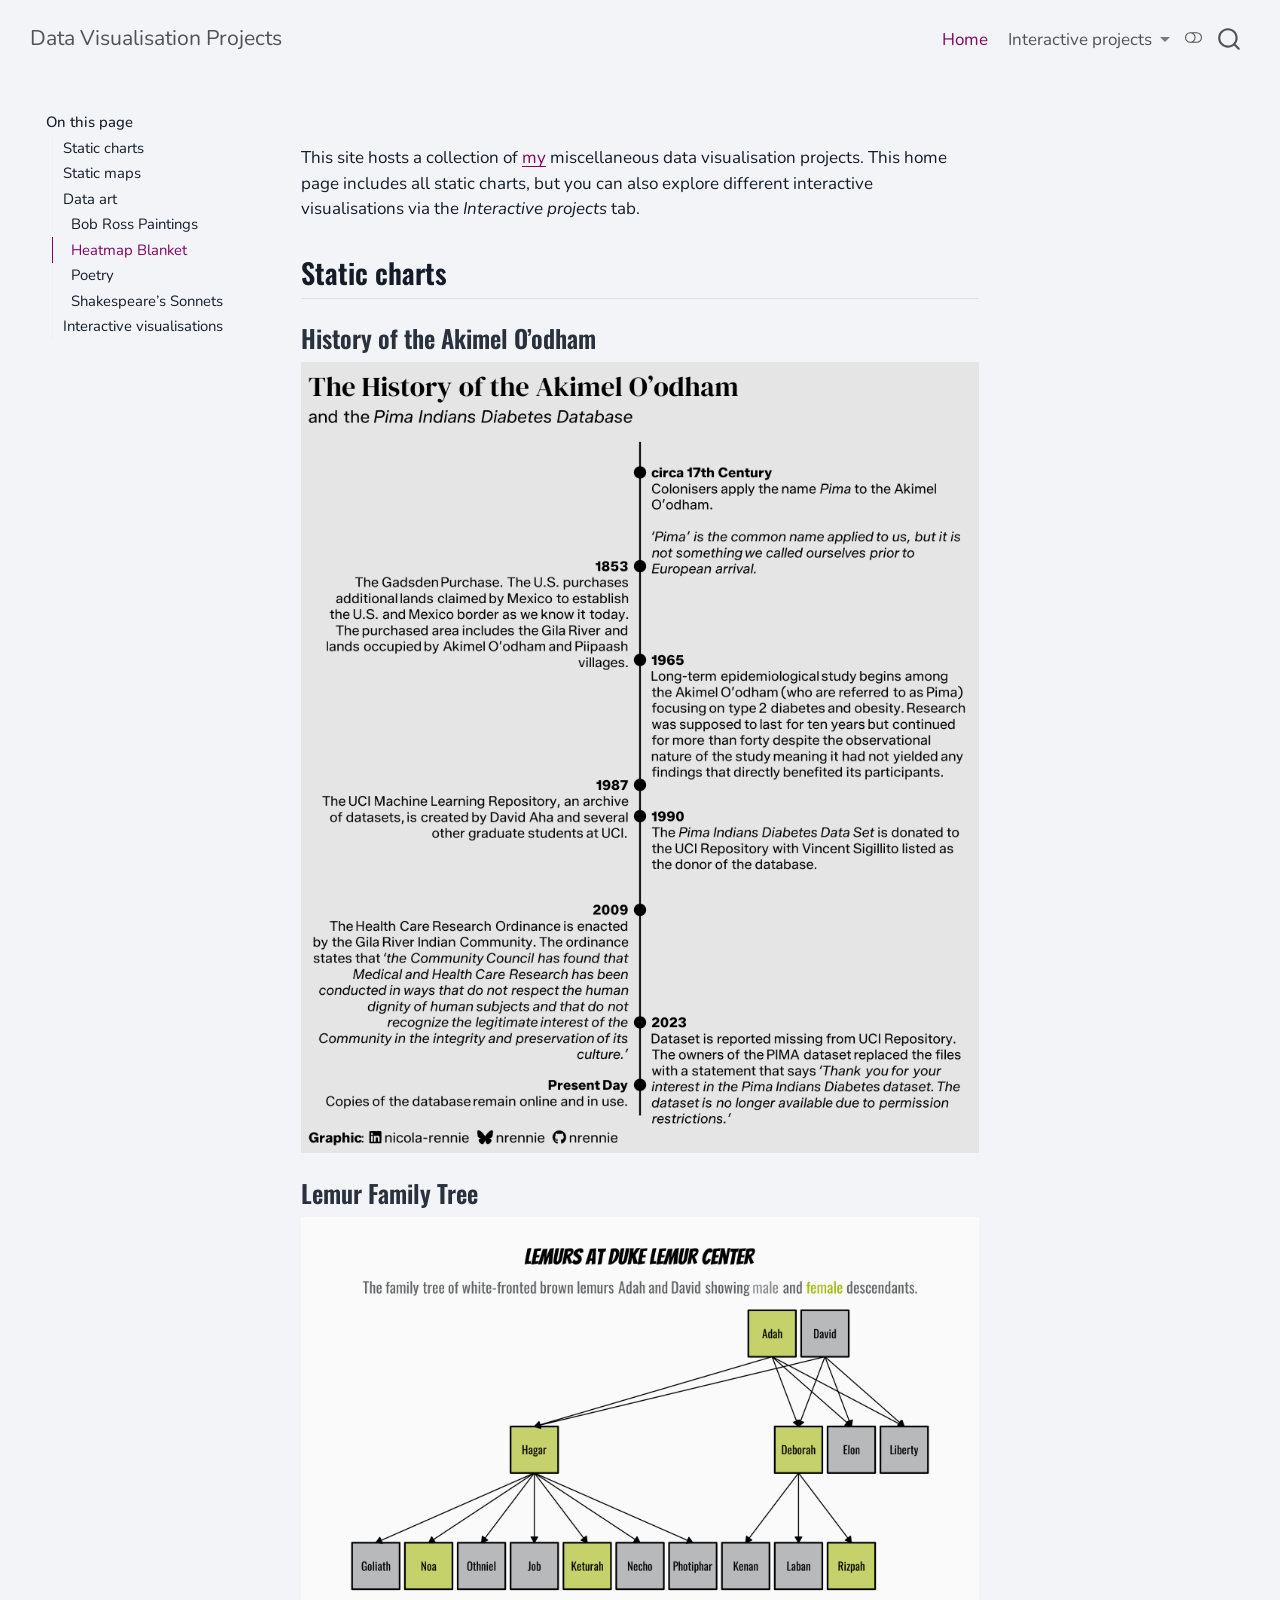
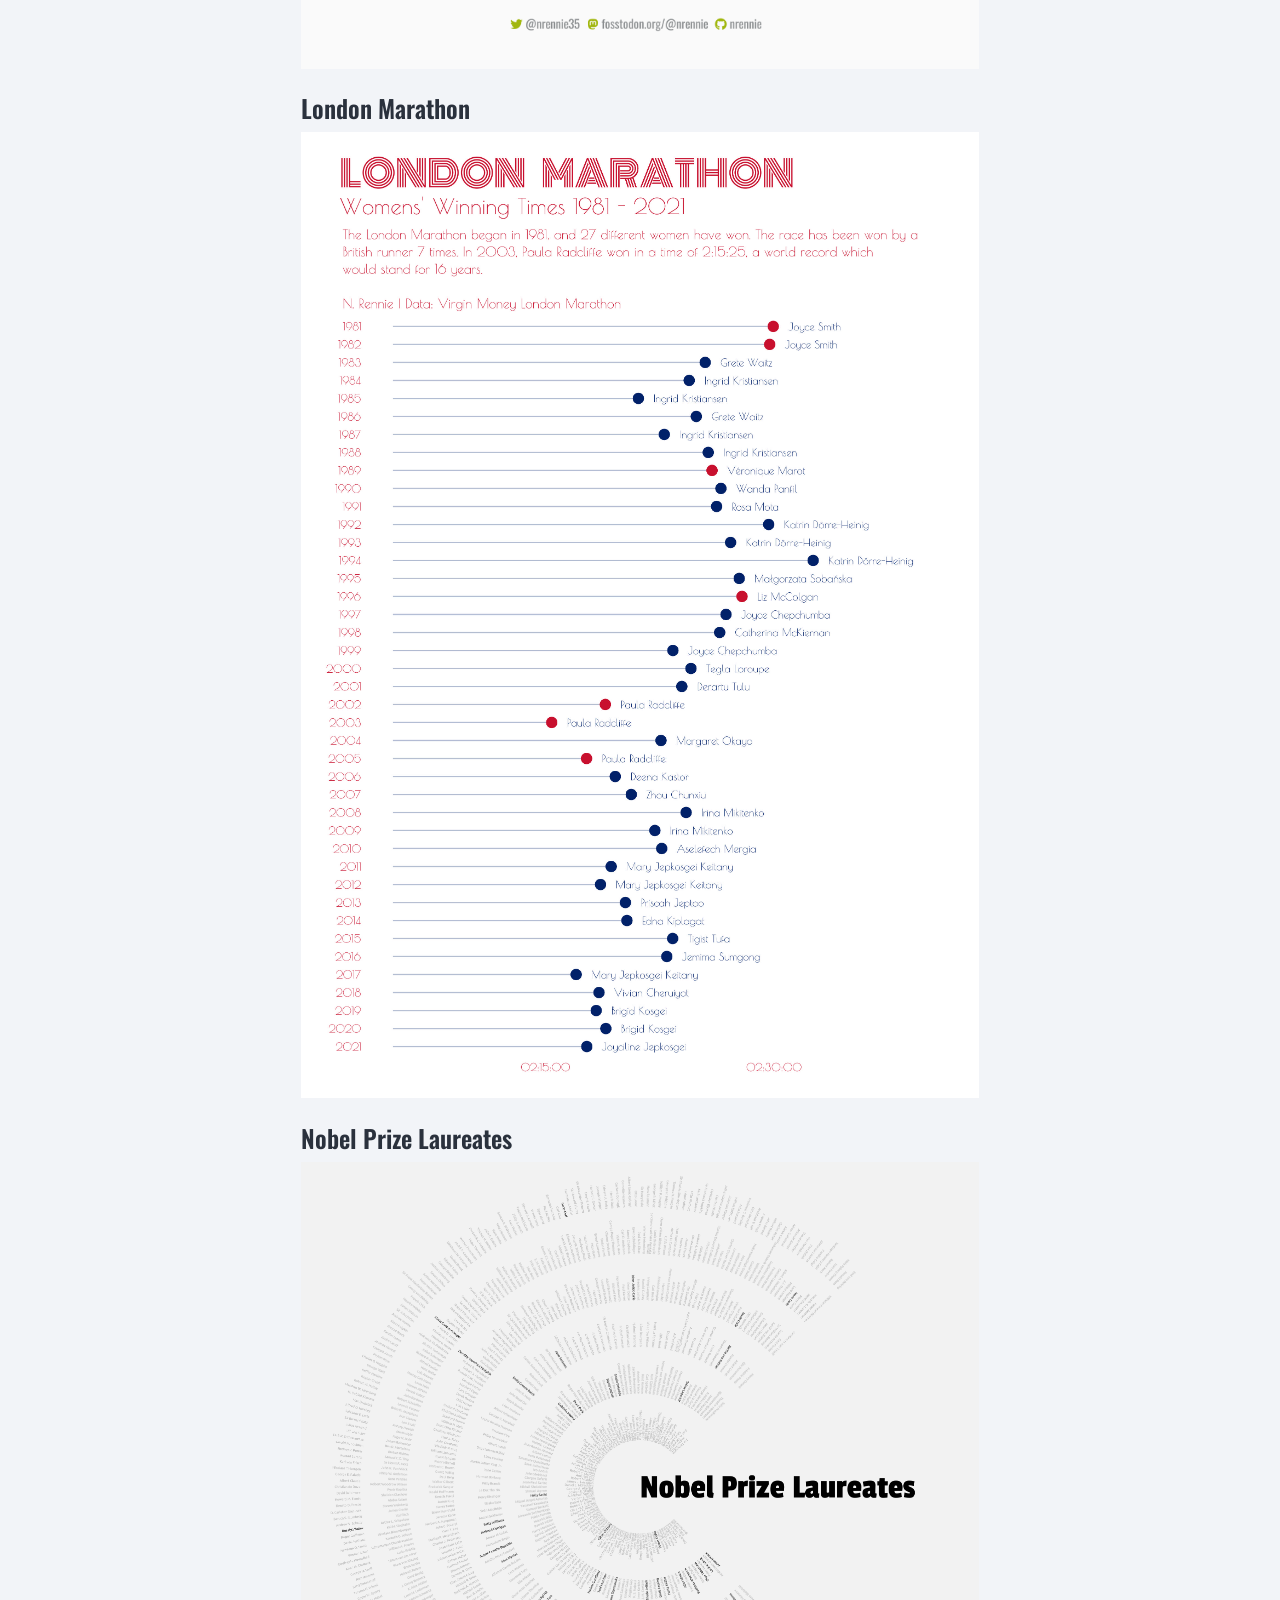
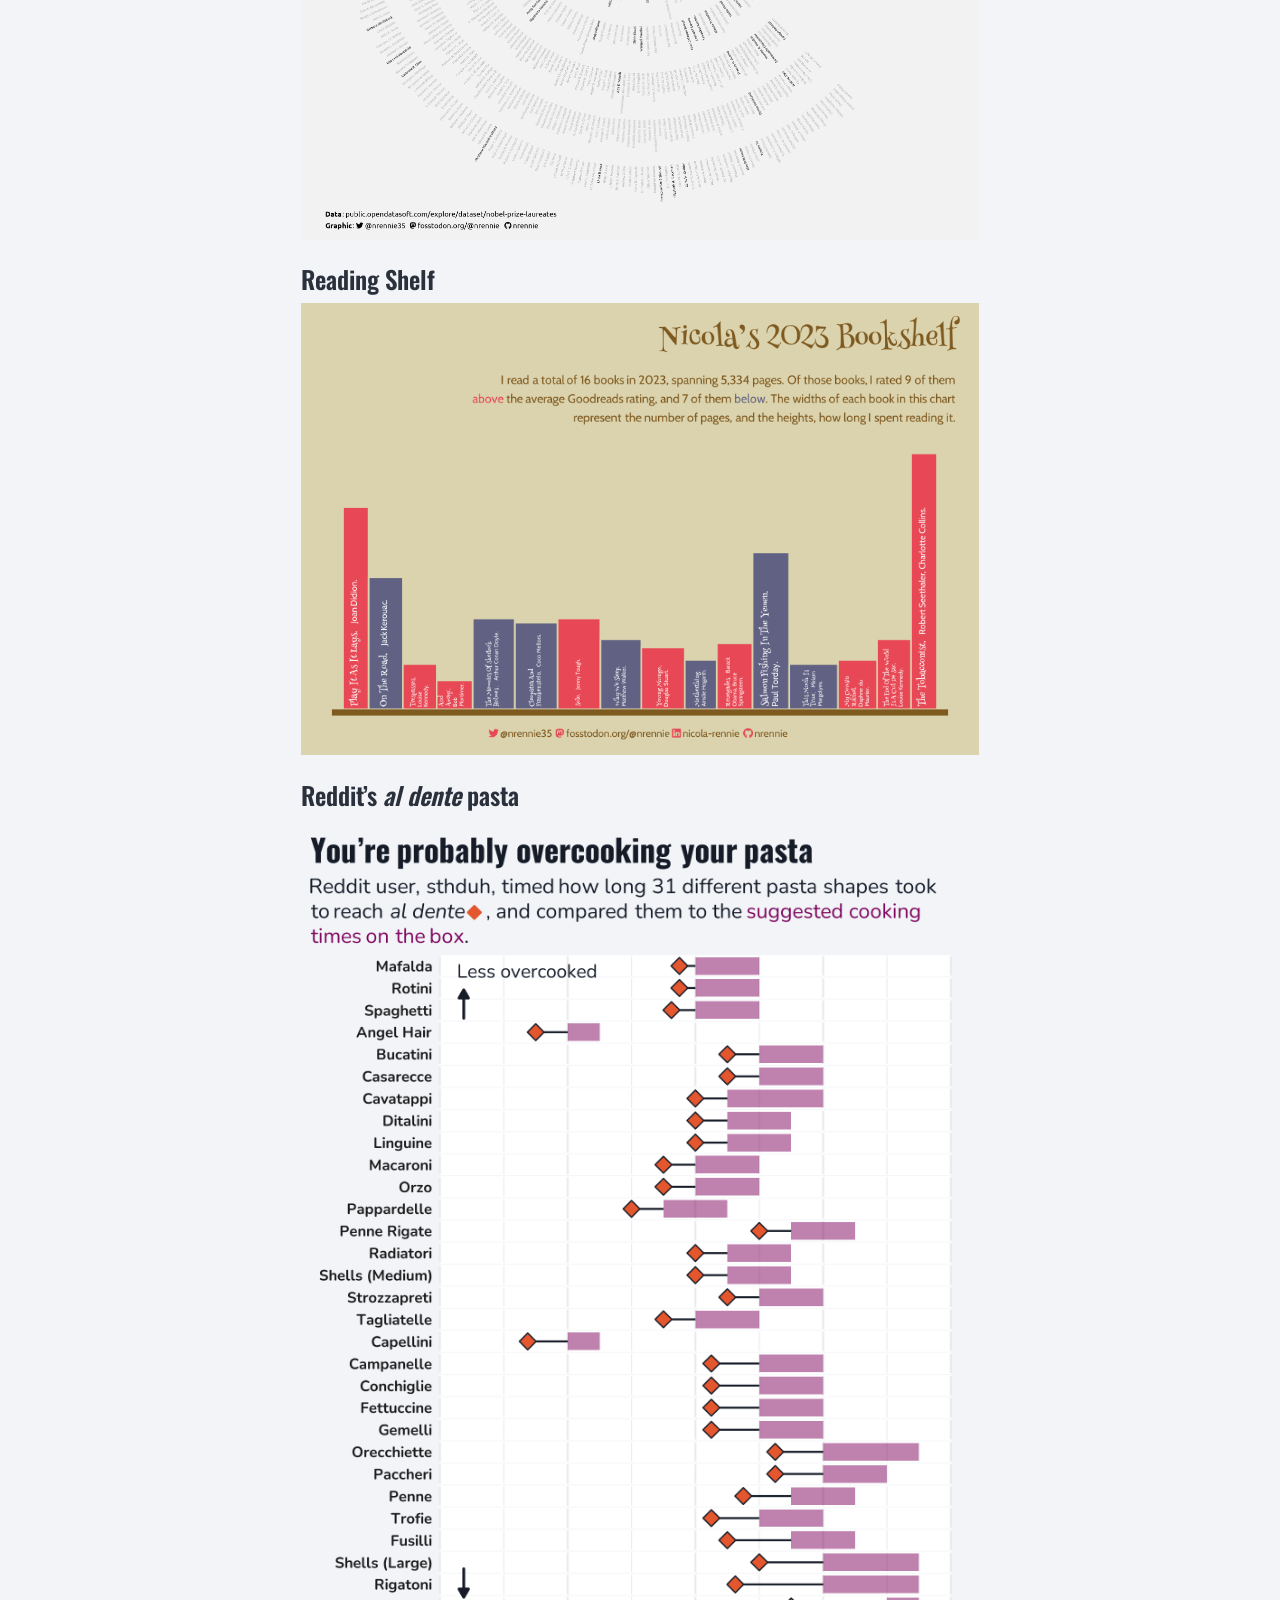
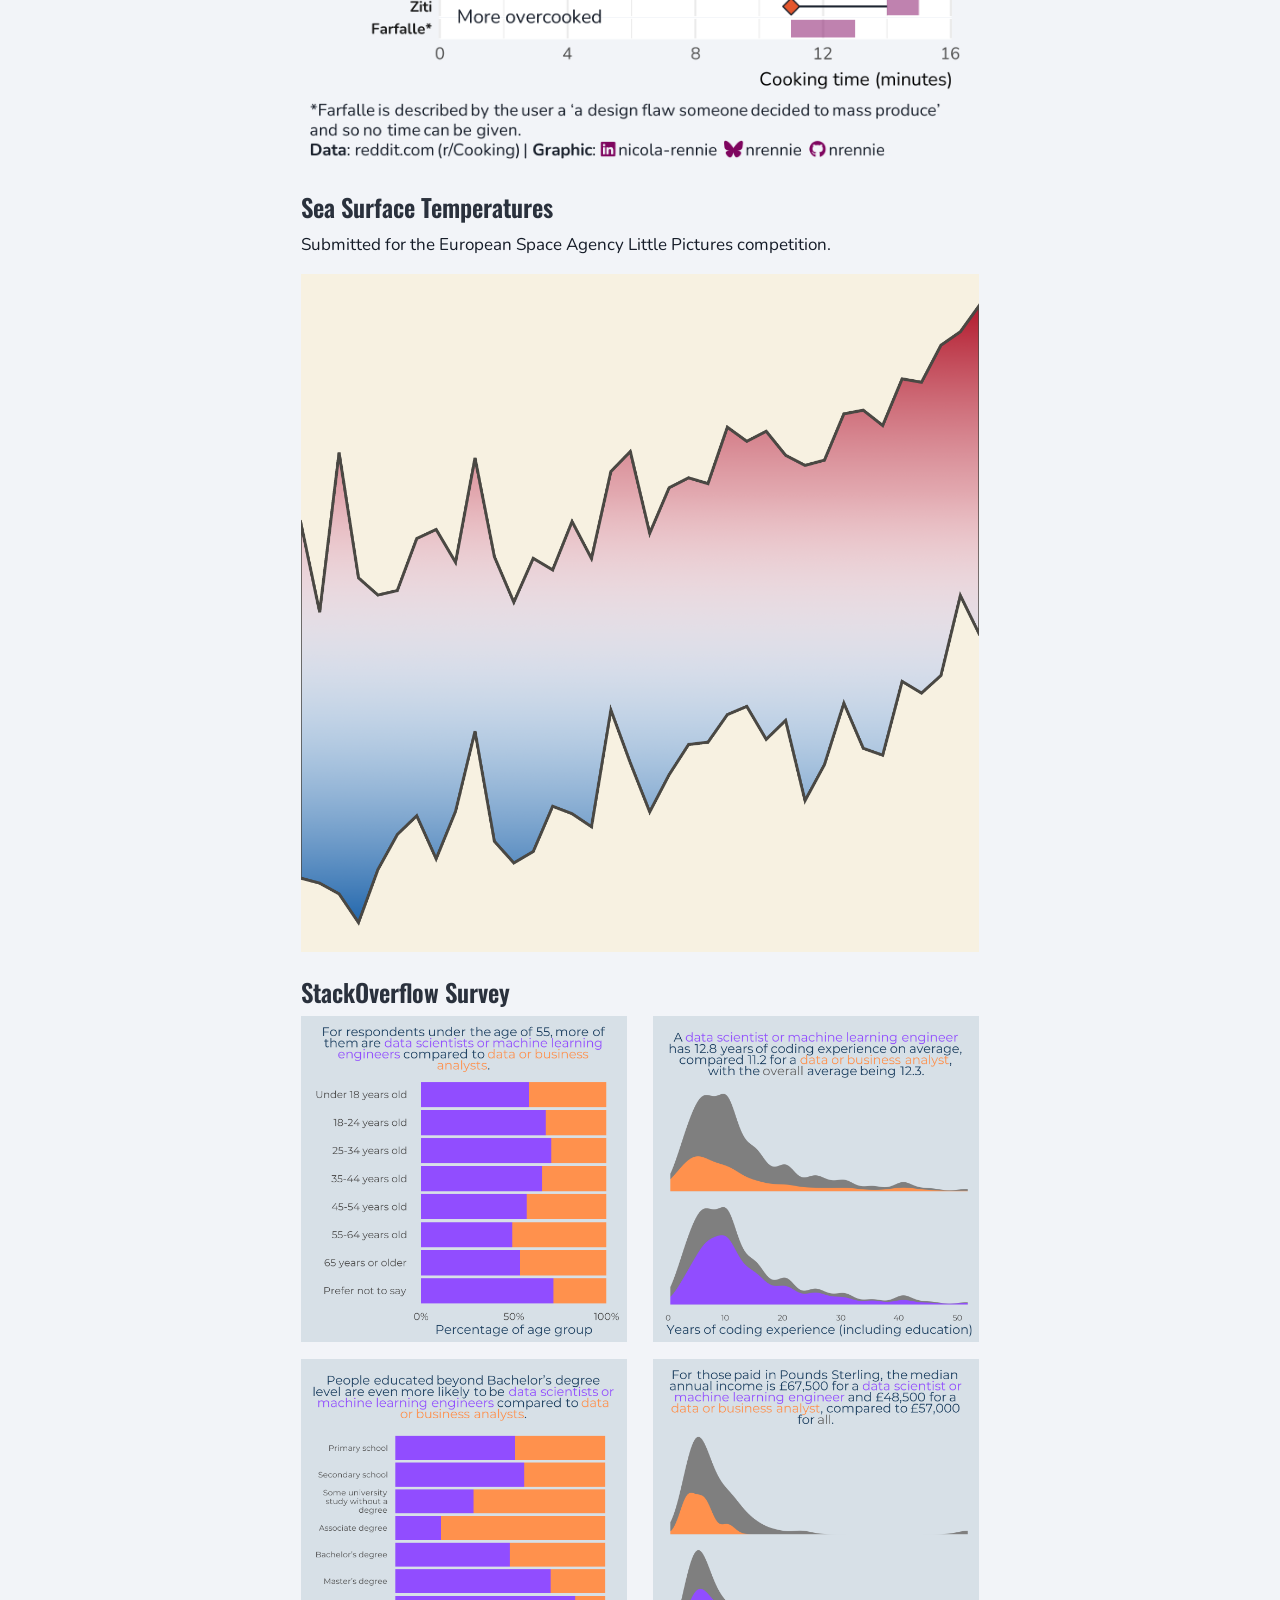
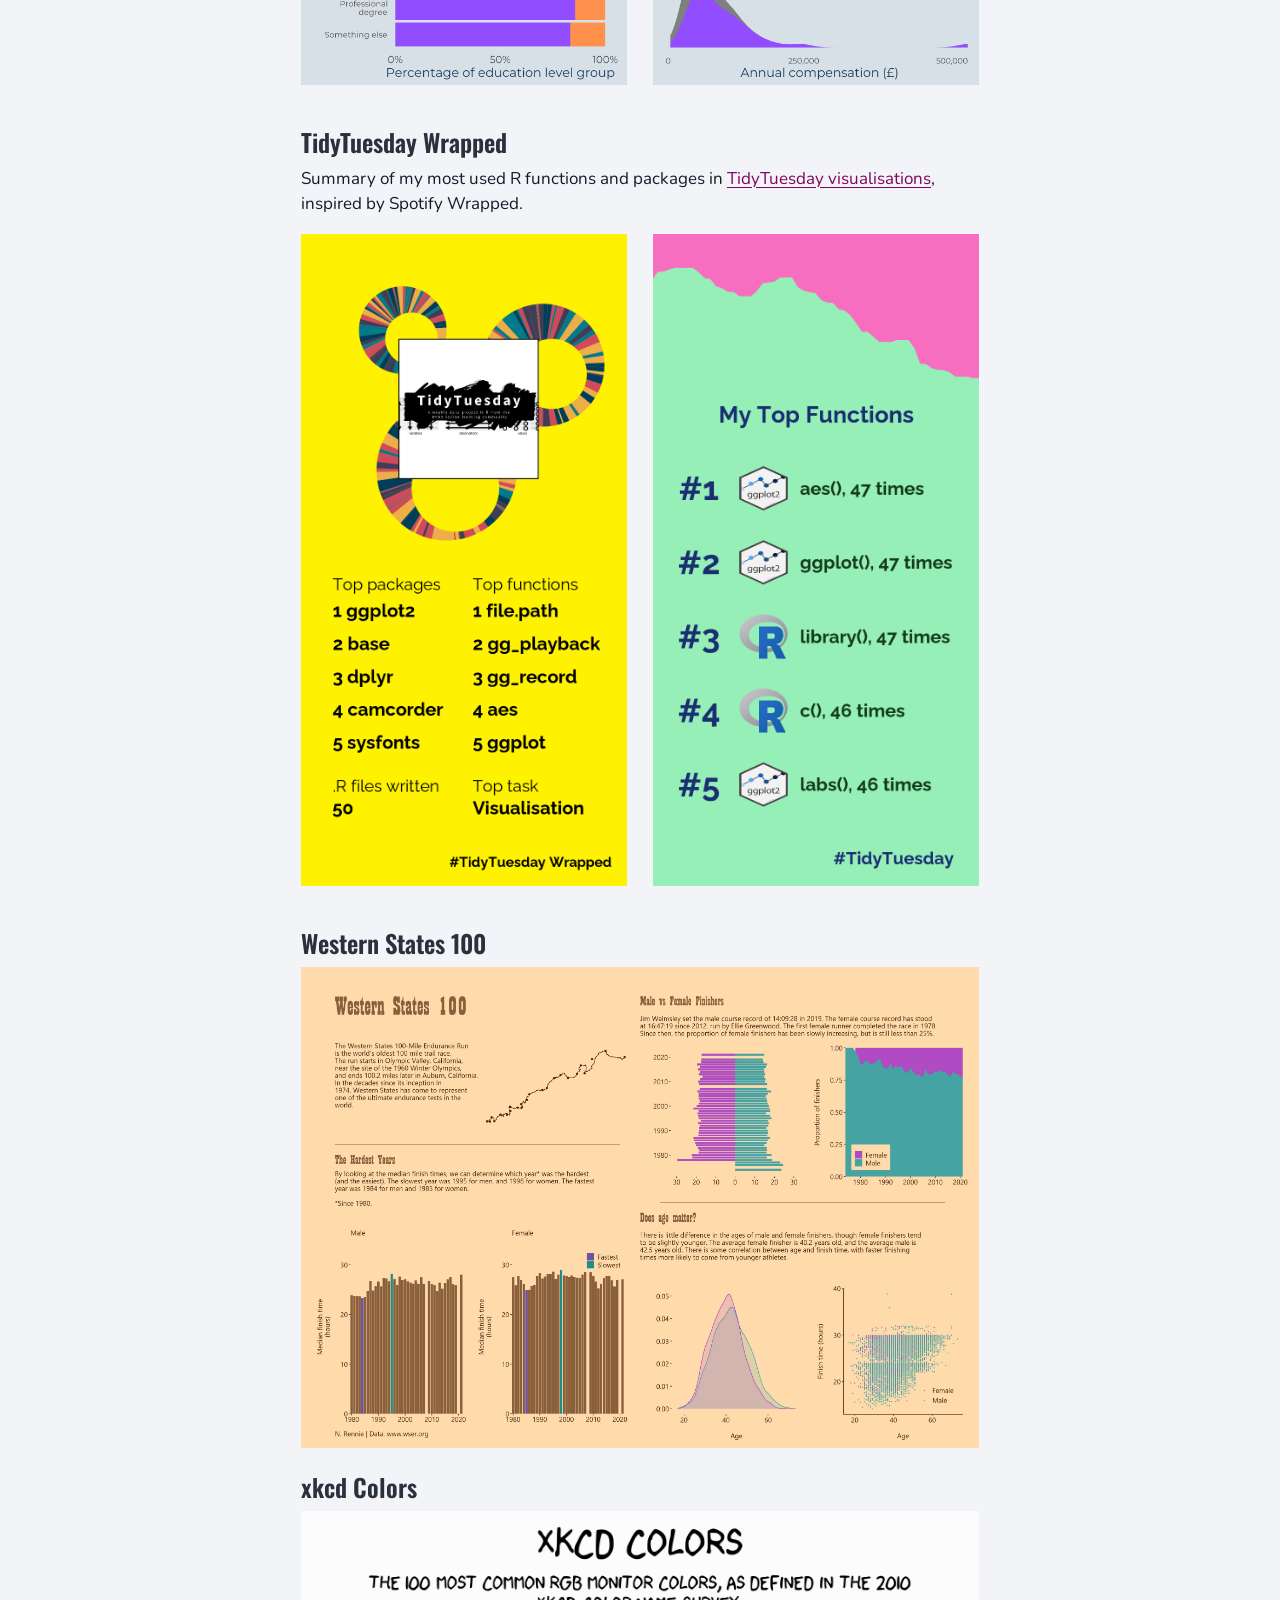
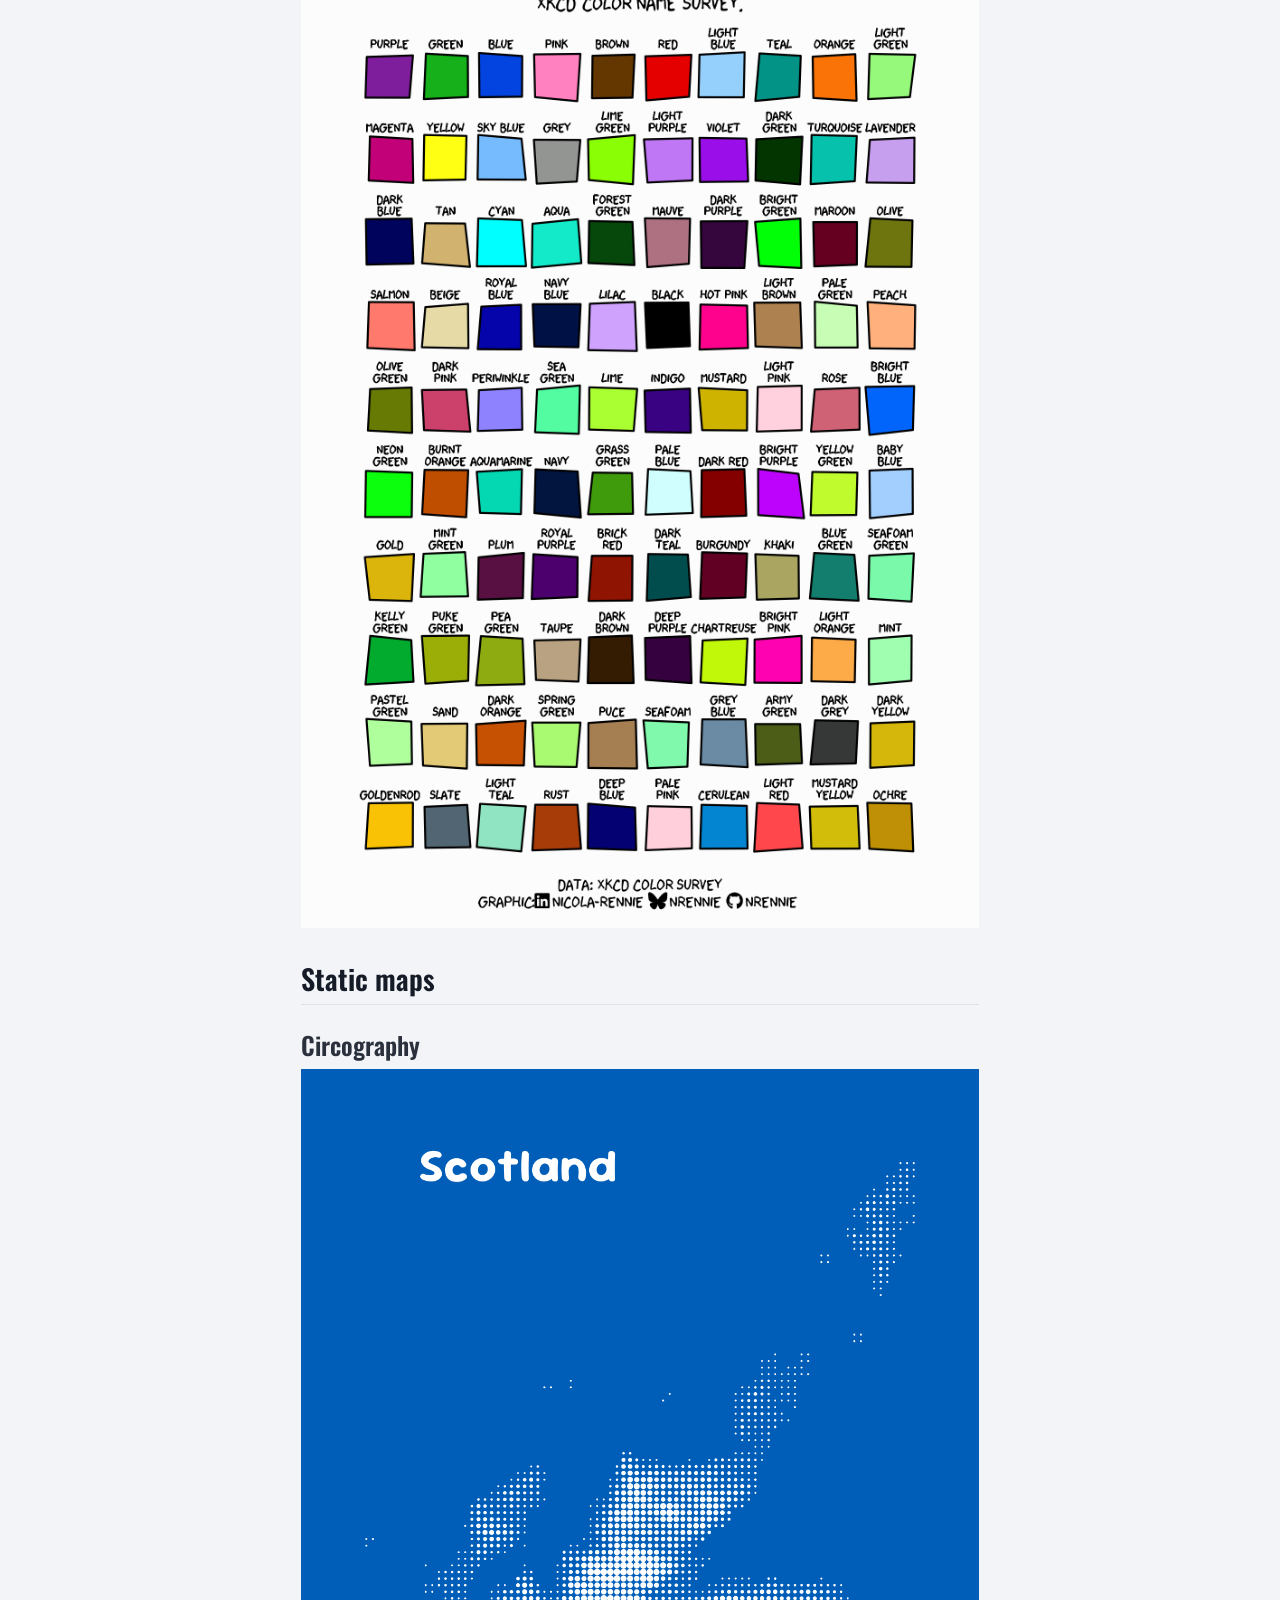
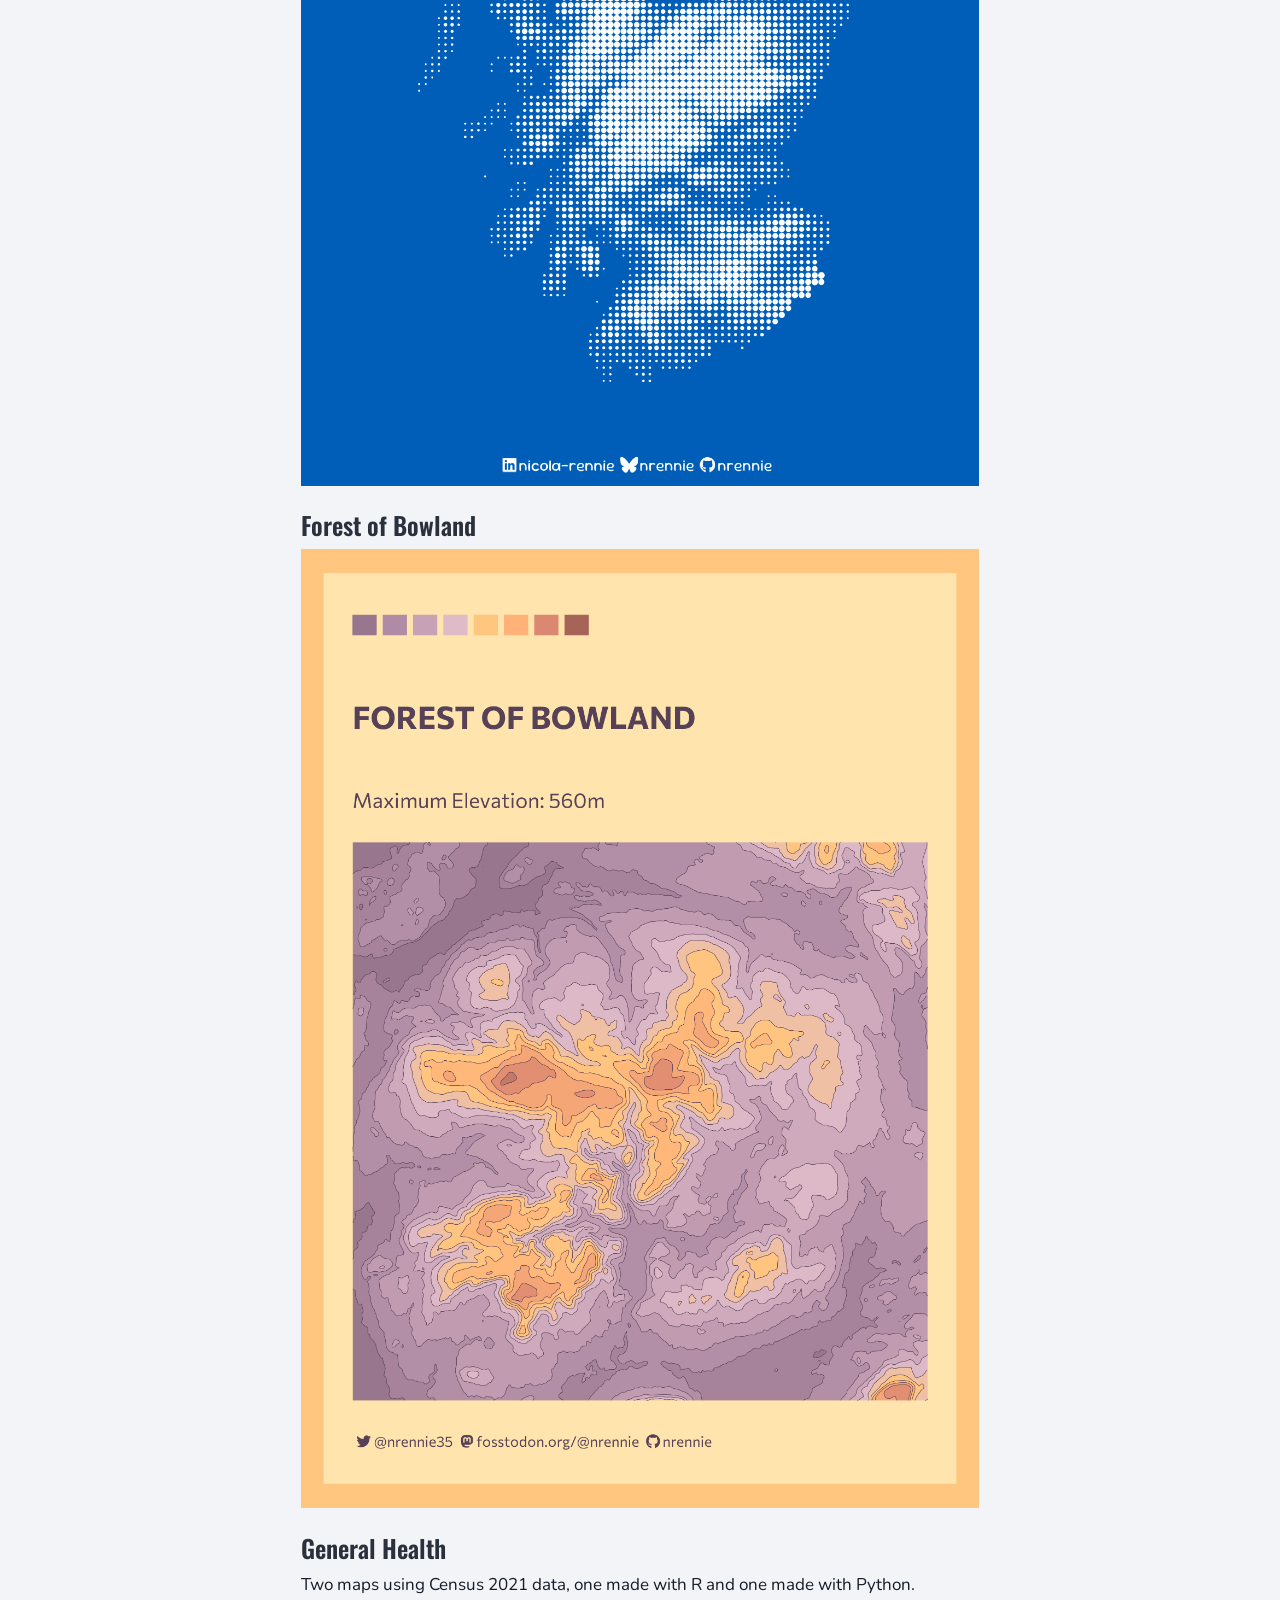
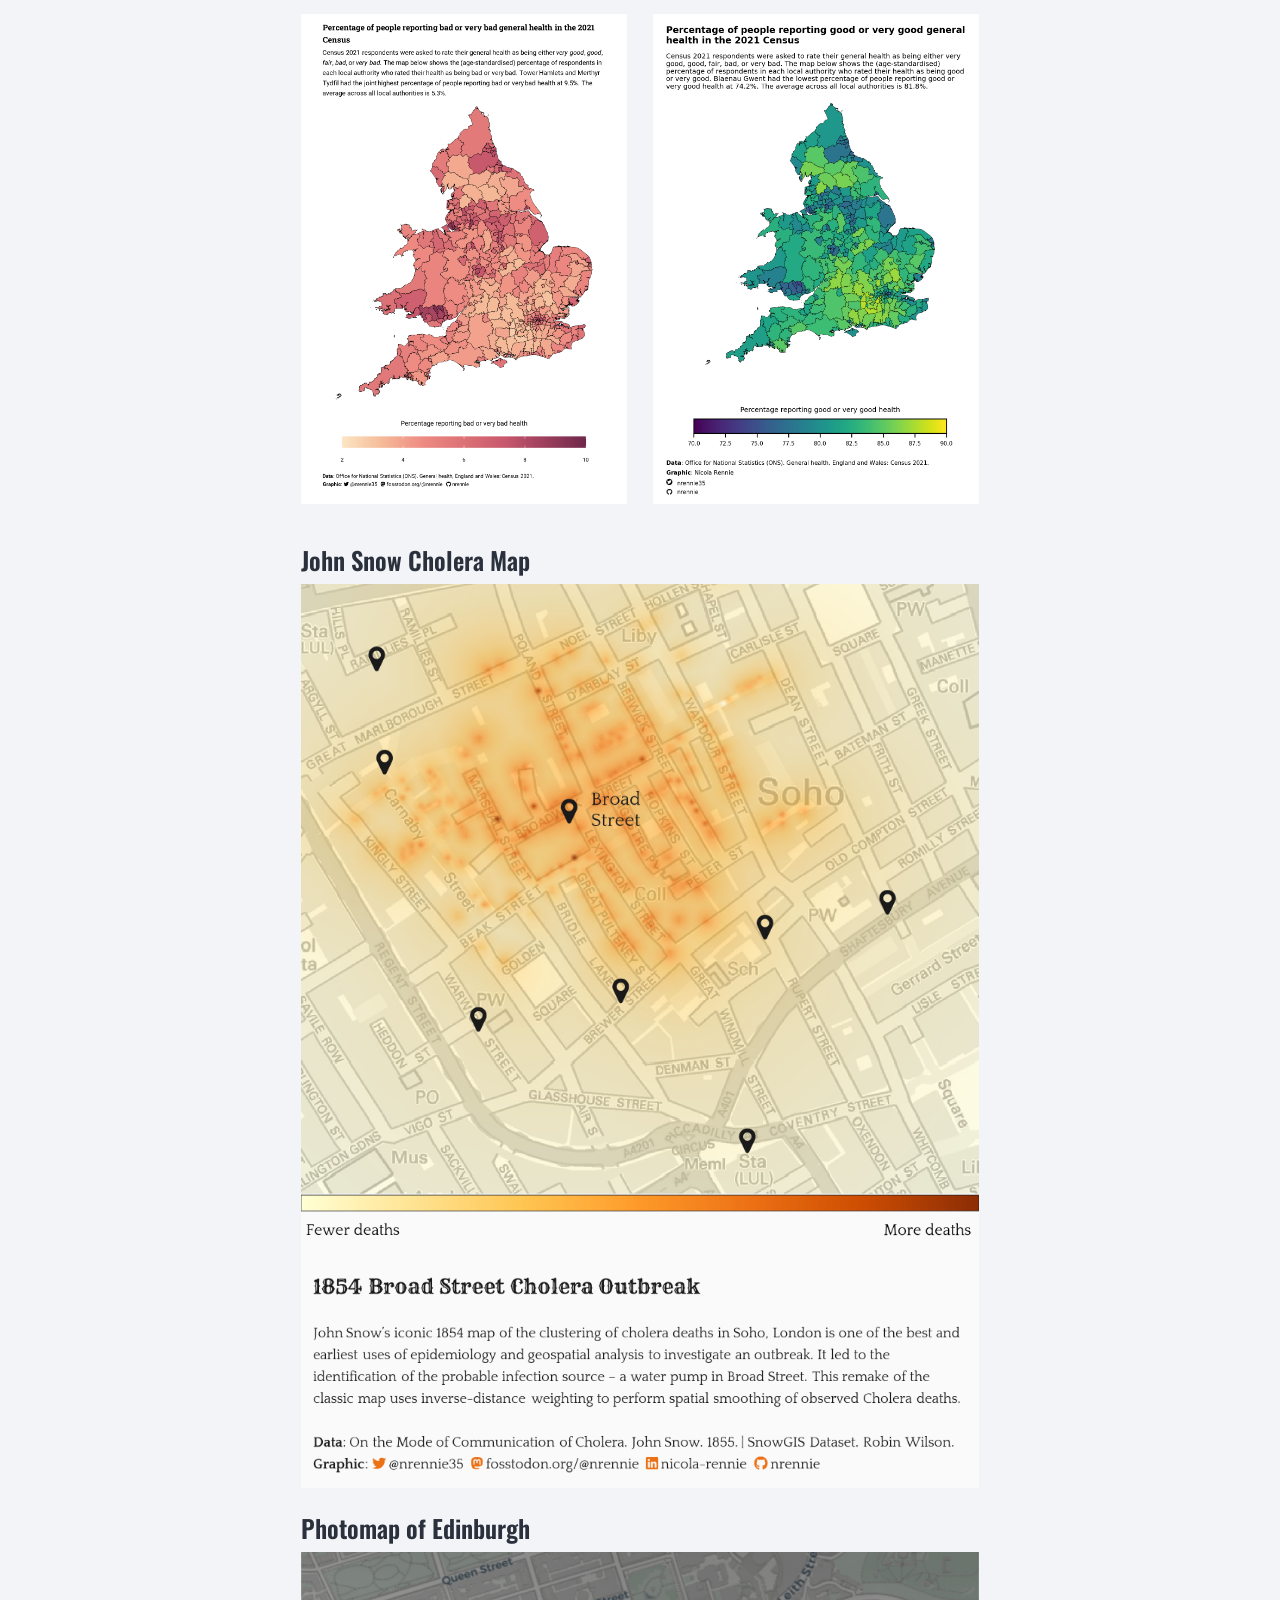
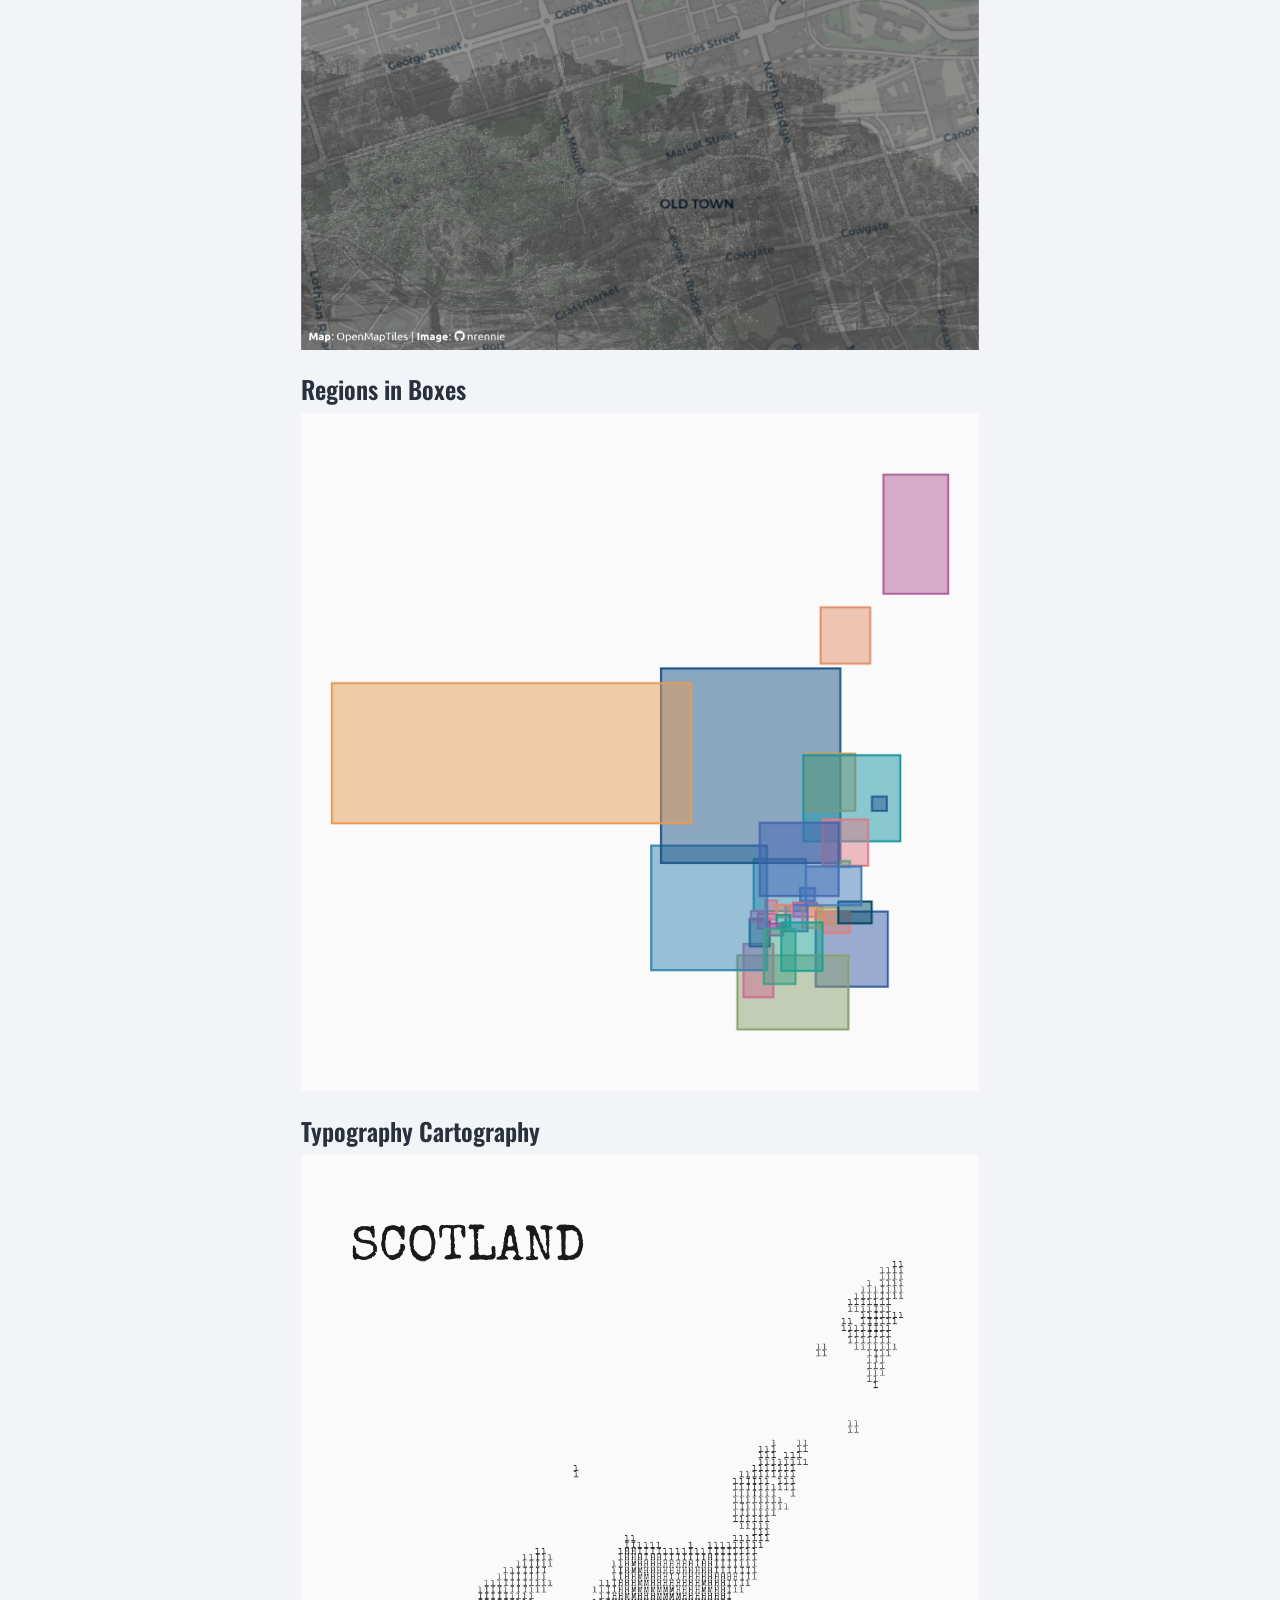
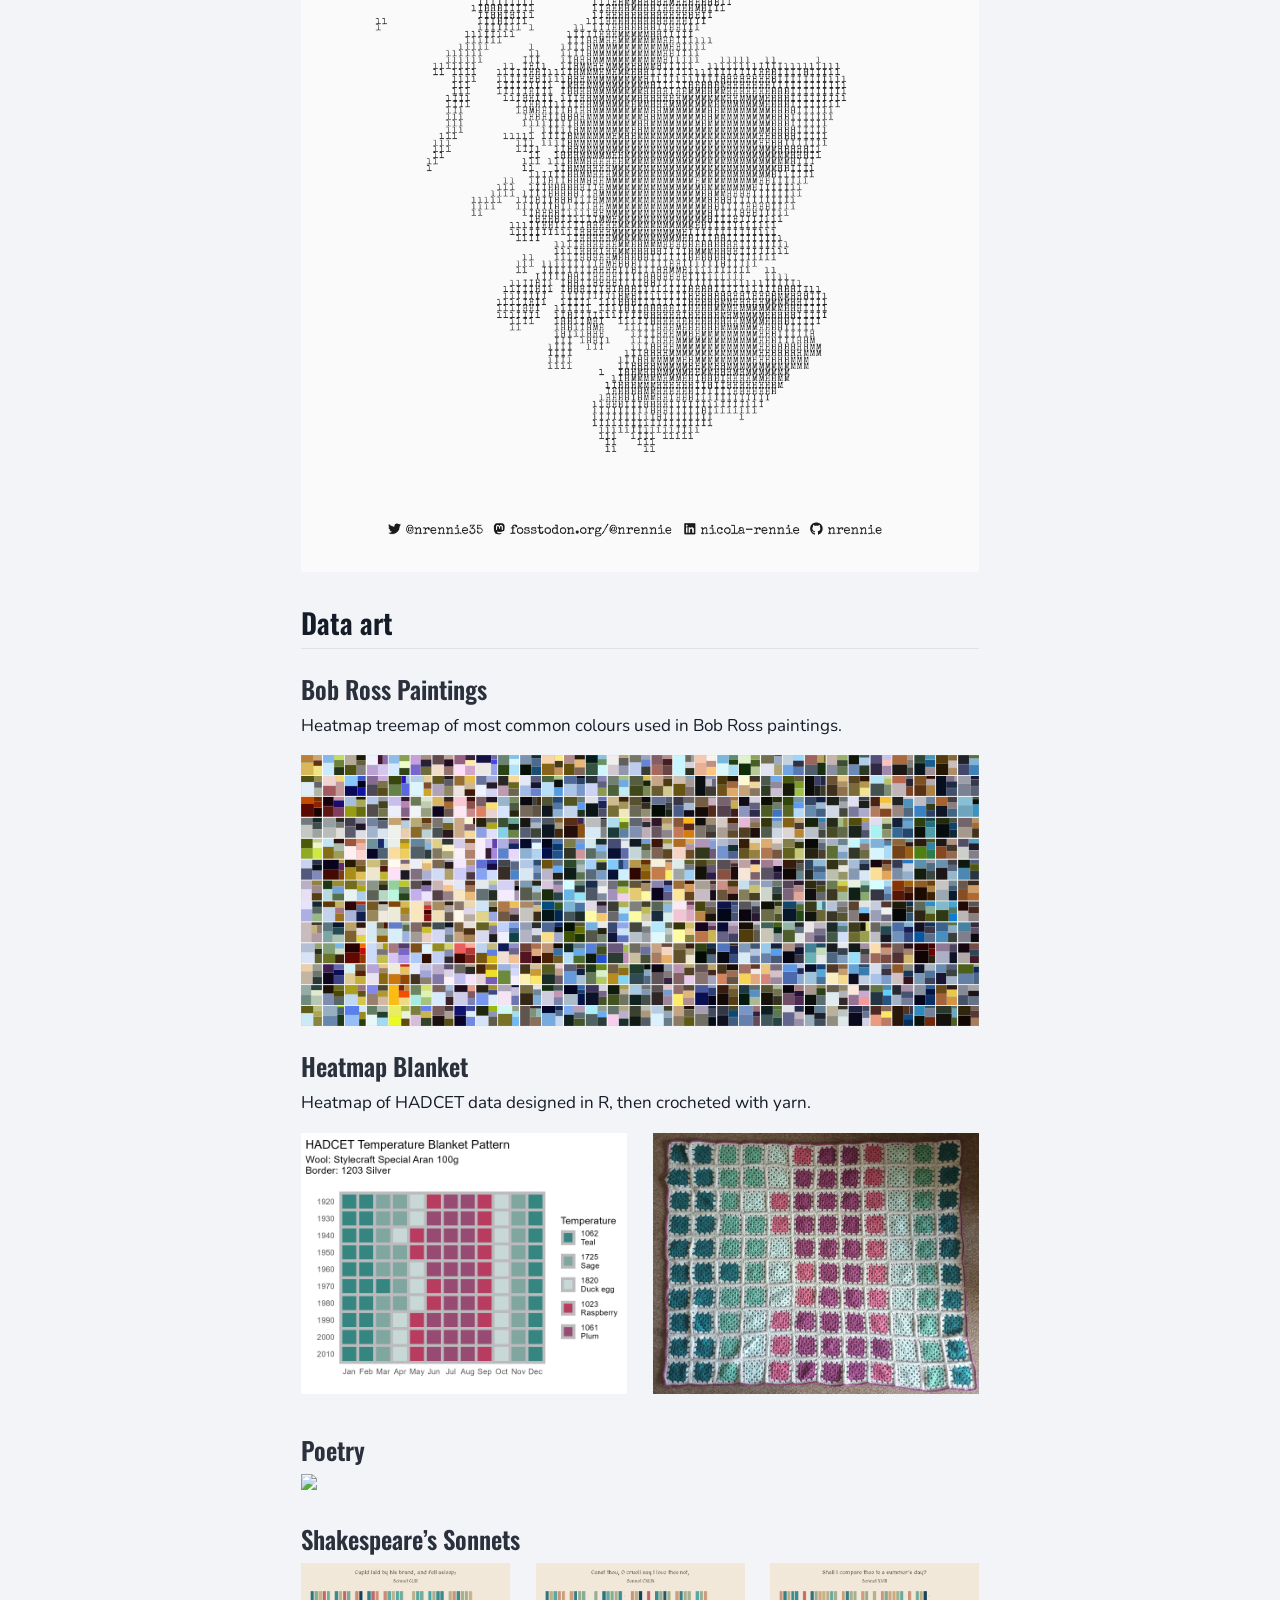
==== commit 5a37cab7: "Built site for gh-pages" ====
--- a/index.html
+++ b/index.html
@@ -328,21 +328,27 @@
   <li><a href="#london-marathon" id="toc-london-marathon" class="nav-link" data-scroll-target="#london-marathon">London Marathon</a></li>
   <li><a href="#nobel-prize-laureates" id="toc-nobel-prize-laureates" class="nav-link" data-scroll-target="#nobel-prize-laureates">Nobel Prize Laureates</a></li>
   <li><a href="#reading-shelf" id="toc-reading-shelf" class="nav-link" data-scroll-target="#reading-shelf">Reading Shelf</a></li>
+  <li><a href="#reddits-al-dente-pasta" id="toc-reddits-al-dente-pasta" class="nav-link" data-scroll-target="#reddits-al-dente-pasta">Reddit’s <em>al dente</em> pasta</a></li>
   <li><a href="#sea-surface-temperatures" id="toc-sea-surface-temperatures" class="nav-link" data-scroll-target="#sea-surface-temperatures">Sea Surface Temperatures</a></li>
+  <li><a href="#stackoverflow-survey" id="toc-stackoverflow-survey" class="nav-link" data-scroll-target="#stackoverflow-survey">StackOverflow Survey</a></li>
   <li><a href="#tidytuesday-wrapped" id="toc-tidytuesday-wrapped" class="nav-link" data-scroll-target="#tidytuesday-wrapped">TidyTuesday Wrapped</a></li>
   <li><a href="#western-states-100" id="toc-western-states-100" class="nav-link" data-scroll-target="#western-states-100">Western States 100</a></li>
   <li><a href="#xkcd-colors" id="toc-xkcd-colors" class="nav-link" data-scroll-target="#xkcd-colors">xkcd Colors</a></li>
   </ul></li>
   <li><a href="#static-maps" id="toc-static-maps" class="nav-link" data-scroll-target="#static-maps">Static maps</a>
   <ul class="collapse">
+  <li><a href="#circography" id="toc-circography" class="nav-link" data-scroll-target="#circography">Circography</a></li>
   <li><a href="#forest-of-bowland" id="toc-forest-of-bowland" class="nav-link" data-scroll-target="#forest-of-bowland">Forest of Bowland</a></li>
   <li><a href="#general-health" id="toc-general-health" class="nav-link" data-scroll-target="#general-health">General Health</a></li>
+  <li><a href="#john-snow-cholera-map" id="toc-john-snow-cholera-map" class="nav-link" data-scroll-target="#john-snow-cholera-map">John Snow Cholera Map</a></li>
+  <li><a href="#photomap-of-edinburgh" id="toc-photomap-of-edinburgh" class="nav-link" data-scroll-target="#photomap-of-edinburgh">Photomap of Edinburgh</a></li>
+  <li><a href="#regions-in-boxes" id="toc-regions-in-boxes" class="nav-link" data-scroll-target="#regions-in-boxes">Regions in Boxes</a></li>
   <li><a href="#typography-cartography" id="toc-typography-cartography" class="nav-link" data-scroll-target="#typography-cartography">Typography Cartography</a></li>
   </ul></li>
   <li><a href="#data-art" id="toc-data-art" class="nav-link" data-scroll-target="#data-art">Data art</a>
   <ul class="collapse">
   <li><a href="#bob-ross-paintings" id="toc-bob-ross-paintings" class="nav-link" data-scroll-target="#bob-ross-paintings">Bob Ross Paintings</a></li>
-  <li><a href="#heatmap-blanket-pattern" id="toc-heatmap-blanket-pattern" class="nav-link" data-scroll-target="#heatmap-blanket-pattern">Heatmap Blanket Pattern</a></li>
+  <li><a href="#heatmap-blanket" id="toc-heatmap-blanket" class="nav-link" data-scroll-target="#heatmap-blanket">Heatmap Blanket</a></li>
   <li><a href="#poetry" id="toc-poetry" class="nav-link" data-scroll-target="#poetry">Poetry</a></li>
   <li><a href="#shakespeares-sonnets" id="toc-shakespeares-sonnets" class="nav-link" data-scroll-target="#shakespeares-sonnets">Shakespeare’s Sonnets</a></li>
   </ul></li>
@@ -371,69 +377,110 @@
 <h2 class="anchored" data-anchor-id="static-charts">Static charts</h2>
 <section id="history-of-the-akimel-oodham" class="level3">
 <h3 class="anchored" data-anchor-id="history-of-the-akimel-oodham">History of the Akimel O’odham</h3>
-<p><a href="History of the Akimel O’odham/images/history.png" class="lightbox" data-gallery="quarto-lightbox-gallery-1"><img src="History of the Akimel O’odham/images/history.png" class="img-fluid" style="width:100.0%"></a></p>
+<p><a href="history-akimel-oodham/images/history.png" class="lightbox" data-gallery="quarto-lightbox-gallery-1"><img src="history-akimel-oodham/images/history.png" class="img-fluid" style="width:100.0%"></a></p>
 </section>
 <section id="lemur-family-tree" class="level3">
 <h3 class="anchored" data-anchor-id="lemur-family-tree">Lemur Family Tree</h3>
-<p><a href="Lemur Family Tree/images/lemur-family-tree.png" class="lightbox" data-gallery="quarto-lightbox-gallery-2"><img src="Lemur Family Tree/images/lemur-family-tree.png" class="img-fluid" style="width:100.0%"></a></p>
+<p><a href="lemur-family-tree/images/lemur-family-tree.png" class="lightbox" data-gallery="quarto-lightbox-gallery-2"><img src="lemur-family-tree/images/lemur-family-tree.png" class="img-fluid" style="width:100.0%"></a></p>
 </section>
 <section id="london-marathon" class="level3">
 <h3 class="anchored" data-anchor-id="london-marathon">London Marathon</h3>
-<p><a href="London Marathon/images/london-marathon.jpg" class="lightbox" data-gallery="quarto-lightbox-gallery-3"><img src="London Marathon/images/london-marathon.jpg" class="img-fluid" style="width:100.0%"></a></p>
+<p><a href="london-marathon/images/london-marathon.jpg" class="lightbox" data-gallery="quarto-lightbox-gallery-3"><img src="london-marathon/images/london-marathon.jpg" class="img-fluid" style="width:100.0%"></a></p>
 </section>
 <section id="nobel-prize-laureates" class="level3">
 <h3 class="anchored" data-anchor-id="nobel-prize-laureates">Nobel Prize Laureates</h3>
-<p><a href="Nobel Prize Laureates/images/nobel_light_mode.png" class="lightbox" data-gallery="quarto-lightbox-gallery-4"><img src="Nobel Prize Laureates/images/nobel_light_mode.png" class="img-fluid" style="width:100.0%"></a></p>
+<p><a href="nobel-prize-laureates/images/nobel_light_mode.png" class="lightbox" data-gallery="quarto-lightbox-gallery-4"><img src="nobel-prize-laureates/images/nobel_light_mode.png" class="img-fluid" style="width:100.0%"></a></p>
 </section>
 <section id="reading-shelf" class="level3">
 <h3 class="anchored" data-anchor-id="reading-shelf">Reading Shelf</h3>
-<p><a href="Reading Shelf/images/reading-shelf.png" class="lightbox" data-gallery="quarto-lightbox-gallery-5"><img src="Reading Shelf/images/reading-shelf.png" class="img-fluid" style="width:100.0%"></a></p>
+<p><a href="reading-shelf/images/reading-shelf.png" class="lightbox" data-gallery="quarto-lightbox-gallery-5"><img src="reading-shelf/images/reading-shelf.png" class="img-fluid" style="width:100.0%"></a></p>
+</section>
+<section id="reddits-al-dente-pasta" class="level3">
+<h3 class="anchored" data-anchor-id="reddits-al-dente-pasta">Reddit’s <em>al dente</em> pasta</h3>
+<p><a href="reddit-al-dente-pasta/images/pasta.png" class="lightbox" data-gallery="quarto-lightbox-gallery-6"><img src="reddit-al-dente-pasta/images/pasta.png" class="img-fluid" style="width:100.0%"></a></p>
 </section>
 <section id="sea-surface-temperatures" class="level3">
 <h3 class="anchored" data-anchor-id="sea-surface-temperatures">Sea Surface Temperatures</h3>
-<p><a href="ESA Little Pictures/esa-little-pictures.png" class="lightbox" data-gallery="quarto-lightbox-gallery-6"><img src="ESA Little Pictures/esa-little-pictures.png" class="img-fluid" style="width:100.0%"></a></p>
+<p>Submitted for the European Space Agency Little Pictures competition.</p>
+<p><a href="ESA-little-pictures/esa-little-pictures.png" class="lightbox" data-gallery="quarto-lightbox-gallery-7"><img src="ESA-little-pictures/esa-little-pictures.png" class="img-fluid" style="width:100.0%"></a></p>
+</section>
+<section id="stackoverflow-survey" class="level3">
+<h3 class="anchored" data-anchor-id="stackoverflow-survey">StackOverflow Survey</h3>
+<div class="grid">
+<div class="g-col-12 g-col-md-6">
+<p><a href="stackoverflow-survey/so_age.png" class="lightbox" data-gallery="quarto-lightbox-gallery-8"><img src="stackoverflow-survey/so_age.png" class="img-fluid" style="width:100.0%"></a></p>
+</div>
+<div class="g-col-12 g-col-md-6">
+<p><a href="stackoverflow-survey/so_coding.png" class="lightbox" data-gallery="quarto-lightbox-gallery-9"><img src="stackoverflow-survey/so_coding.png" class="img-fluid" style="width:100.0%"></a></p>
+</div>
+</div>
+<div class="grid">
+<div class="g-col-12 g-col-md-6">
+<p><a href="stackoverflow-survey/so_education.png" class="lightbox" data-gallery="quarto-lightbox-gallery-10"><img src="stackoverflow-survey/so_education.png" class="img-fluid" style="width:100.0%"></a></p>
+</div>
+<div class="g-col-12 g-col-md-6">
+<p><a href="stackoverflow-survey/so_salary.png" class="lightbox" data-gallery="quarto-lightbox-gallery-11"><img src="stackoverflow-survey/so_salary.png" class="img-fluid" style="width:100.0%"></a></p>
+</div>
+</div>
 </section>
 <section id="tidytuesday-wrapped" class="level3">
 <h3 class="anchored" data-anchor-id="tidytuesday-wrapped">TidyTuesday Wrapped</h3>
 <p>Summary of my most used R functions and packages in <a href="https://github.com/nrennie/tidytuesday">TidyTuesday visualisations</a>, inspired by Spotify Wrapped.</p>
 <div class="grid">
 <div class="g-col-12 g-col-md-6">
-<p><a href="TidyTuesday Wrapped/images/tidytuesday-wrapped-2023.png" class="lightbox" data-gallery="quarto-lightbox-gallery-7"><img src="TidyTuesday Wrapped/images/tidytuesday-wrapped-2023.png" class="img-fluid" style="width:100.0%"></a></p>
+<p><a href="tidytuesday-wrapped/images/tidytuesday-wrapped-2023.png" class="lightbox" data-gallery="quarto-lightbox-gallery-12"><img src="tidytuesday-wrapped/images/tidytuesday-wrapped-2023.png" class="img-fluid" style="width:100.0%"></a></p>
 </div>
 <div class="g-col-12 g-col-md-6">
-<p><a href="TidyTuesday Wrapped/images/tidytuesday-wrapped-2022.png" class="lightbox" data-gallery="quarto-lightbox-gallery-8"><img src="TidyTuesday Wrapped/images/tidytuesday-wrapped-2022.png" class="img-fluid" style="width:100.0%"></a></p>
+<p><a href="tidytuesday-wrapped/images/tidytuesday-wrapped-2022.png" class="lightbox" data-gallery="quarto-lightbox-gallery-13"><img src="tidytuesday-wrapped/images/tidytuesday-wrapped-2022.png" class="img-fluid" style="width:100.0%"></a></p>
 </div>
 </div>
 </section>
 <section id="western-states-100" class="level3">
 <h3 class="anchored" data-anchor-id="western-states-100">Western States 100</h3>
-<p><a href="Western States 100/western-states-100.jpg" class="lightbox" data-gallery="quarto-lightbox-gallery-9"><img src="Western States 100/western-states-100.jpg" class="img-fluid" style="width:100.0%"></a></p>
+<p><a href="western-states-100/western-states-100.jpg" class="lightbox" data-gallery="quarto-lightbox-gallery-14"><img src="western-states-100/western-states-100.jpg" class="img-fluid" style="width:100.0%"></a></p>
 </section>
 <section id="xkcd-colors" class="level3">
 <h3 class="anchored" data-anchor-id="xkcd-colors">xkcd Colors</h3>
-<p><a href="xkcd Colors/images/xkcd-colors.png" class="lightbox" data-gallery="quarto-lightbox-gallery-10"><img src="xkcd Colors/images/xkcd-colors.png" class="img-fluid" style="width:100.0%"></a></p>
+<p><a href="xkcd-colors/images/xkcd-colors.png" class="lightbox" data-gallery="quarto-lightbox-gallery-15"><img src="xkcd-colors/images/xkcd-colors.png" class="img-fluid" style="width:100.0%"></a></p>
 </section>
 </section>
 <section id="static-maps" class="level2">
 <h2 class="anchored" data-anchor-id="static-maps">Static maps</h2>
+<section id="circography" class="level3">
+<h3 class="anchored" data-anchor-id="circography">Circography</h3>
+<p><a href="circography/images/circography.png" class="lightbox" data-gallery="quarto-lightbox-gallery-16"><img src="circography/images/circography.png" class="img-fluid" style="width:100.0%"></a></p>
+</section>
 <section id="forest-of-bowland" class="level3">
 <h3 class="anchored" data-anchor-id="forest-of-bowland">Forest of Bowland</h3>
-<p><a href="Forest of Bowland/images/forest-of-bowland.png" class="lightbox" data-gallery="quarto-lightbox-gallery-11"><img src="Forest of Bowland/images/forest-of-bowland.png" class="img-fluid" style="width:100.0%"></a></p>
+<p><a href="forest-of-bowland/images/forest-of-bowland.png" class="lightbox" data-gallery="quarto-lightbox-gallery-17"><img src="forest-of-bowland/images/forest-of-bowland.png" class="img-fluid" style="width:100.0%"></a></p>
 </section>
 <section id="general-health" class="level3">
 <h3 class="anchored" data-anchor-id="general-health">General Health</h3>
+<p>Two maps using Census 2021 data, one made with R and one made with Python.</p>
 <div class="grid">
 <div class="g-col-12 g-col-md-6">
-<p><a href="General Health/images/general-health-2021-census-a.png" class="lightbox" data-gallery="quarto-lightbox-gallery-12"><img src="General Health/images/general-health-2021-census-a.png" class="img-fluid" style="width:100.0%"></a></p>
+<p><a href="general-health/images/general-health-2021-census-a.png" class="lightbox" data-gallery="quarto-lightbox-gallery-18"><img src="general-health/images/general-health-2021-census-a.png" class="img-fluid" style="width:100.0%"></a></p>
 </div>
 <div class="g-col-12 g-col-md-6">
-<p><a href="General Health/images/general-health-2021-census-b.png" class="lightbox" data-gallery="quarto-lightbox-gallery-13"><img src="General Health/images/general-health-2021-census-b.png" class="img-fluid" style="width:100.0%"></a></p>
-</div>
-</div>
+<p><a href="general-health/images/general-health-2021-census-b.png" class="lightbox" data-gallery="quarto-lightbox-gallery-19"><img src="general-health/images/general-health-2021-census-b.png" class="img-fluid" style="width:100.0%"></a></p>
+</div>
+</div>
+</section>
+<section id="john-snow-cholera-map" class="level3">
+<h3 class="anchored" data-anchor-id="john-snow-cholera-map">John Snow Cholera Map</h3>
+<p><a href="john-snow-cholera-map/images/john-snow-cholera-map-nrennie.png" class="lightbox" data-gallery="quarto-lightbox-gallery-20"><img src="john-snow-cholera-map/images/john-snow-cholera-map-nrennie.png" class="img-fluid" style="width:100.0%"></a></p>
+</section>
+<section id="photomap-of-edinburgh" class="level3">
+<h3 class="anchored" data-anchor-id="photomap-of-edinburgh">Photomap of Edinburgh</h3>
+<p><a href="photo-map-edinburgh/images/map.png" class="lightbox" data-gallery="quarto-lightbox-gallery-21"><img src="photo-map-edinburgh/images/map.png" class="img-fluid" style="width:100.0%"></a></p>
+</section>
+<section id="regions-in-boxes" class="level3">
+<h3 class="anchored" data-anchor-id="regions-in-boxes">Regions in Boxes</h3>
+<p><a href="regions-in-boxes/images/scotland.png" class="lightbox" data-gallery="quarto-lightbox-gallery-22"><img src="regions-in-boxes/images/scotland.png" class="img-fluid" style="width:100.0%"></a></p>
 </section>
 <section id="typography-cartography" class="level3">
 <h3 class="anchored" data-anchor-id="typography-cartography">Typography Cartography</h3>
-<p><a href="Typography Cartography/images/typography-cartography.png" class="lightbox" data-gallery="quarto-lightbox-gallery-14"><img src="Typography Cartography/images/typography-cartography.png" class="img-fluid" style="width:100.0%"></a></p>
+<p><a href="typography-cartography/images/typography-cartography.png" class="lightbox" data-gallery="quarto-lightbox-gallery-23"><img src="typography-cartography/images/typography-cartography.png" class="img-fluid" style="width:100.0%"></a></p>
 </section>
 </section>
 <section id="data-art" class="level2">
@@ -441,34 +488,35 @@
 <section id="bob-ross-paintings" class="level3">
 <h3 class="anchored" data-anchor-id="bob-ross-paintings">Bob Ross Paintings</h3>
 <p>Heatmap treemap of most common colours used in Bob Ross paintings.</p>
-<p><a href="Bob Ross Paintings/images/bob-ross-paintings.png" class="lightbox" data-gallery="quarto-lightbox-gallery-15"><img src="Bob Ross Paintings/images/bob-ross-paintings.png" class="img-fluid" style="width:100.0%"></a></p>
-</section>
-<section id="heatmap-blanket-pattern" class="level3">
-<h3 class="anchored" data-anchor-id="heatmap-blanket-pattern">Heatmap Blanket Pattern</h3>
+<p><a href="bob-ross-paintings/images/bob-ross-paintings.png" class="lightbox" data-gallery="quarto-lightbox-gallery-24"><img src="bob-ross-paintings/images/bob-ross-paintings.png" class="img-fluid" style="width:100.0%"></a></p>
+</section>
+<section id="heatmap-blanket" class="level3">
+<h3 class="anchored" data-anchor-id="heatmap-blanket">Heatmap Blanket</h3>
+<p>Heatmap of HADCET data designed in R, then crocheted with yarn.</p>
 <div class="grid">
 <div class="g-col-12 g-col-md-6">
-<p><a href="Heatmap Blanket Pattern/images/heatmap-blanket-pattern.png" class="lightbox" data-gallery="quarto-lightbox-gallery-16"><img src="Heatmap Blanket Pattern/images/heatmap-blanket-pattern.png" class="img-fluid" style="width:100.0%"></a></p>
+<p><a href="heatmap-blanket/images/heatmap-blanket-pattern.png" class="lightbox" data-gallery="quarto-lightbox-gallery-25"><img src="heatmap-blanket/images/heatmap-blanket-pattern.png" class="img-fluid" style="width:100.0%"></a></p>
 </div>
 <div class="g-col-12 g-col-md-6">
-<p><a href="Heatmap Blanket Pattern/images/heatmap-blanket.jpg" class="lightbox" data-gallery="quarto-lightbox-gallery-17"><img src="Heatmap Blanket Pattern/images/heatmap-blanket.jpg" class="img-fluid" style="width:100.0%"></a></p>
+<p><a href="heatmap-blanket/images/heatmap-blanket.jpg" class="lightbox" data-gallery="quarto-lightbox-gallery-26"><img src="heatmap-blanket/images/heatmap-blanket.jpg" class="img-fluid" style="width:100.0%"></a></p>
 </div>
 </div>
 </section>
 <section id="poetry" class="level3">
 <h3 class="anchored" data-anchor-id="poetry">Poetry</h3>
-<p><a href="Poetry/images/still-i-rise.png" class="lightbox" data-gallery="quarto-lightbox-gallery-18"><img src="Poetry/images/still-i-rise.png" class="img-fluid" style="width:100.0%"></a></p>
+<p><a href="poetry/images/still-i-rise.png" class="lightbox" data-gallery="quarto-lightbox-gallery-27"><img src="poetry/images/still-i-rise.png" class="img-fluid" style="width:100.0%"></a></p>
 </section>
 <section id="shakespeares-sonnets" class="level3">
 <h3 class="anchored" data-anchor-id="shakespeares-sonnets">Shakespeare’s Sonnets</h3>
 <div class="grid">
 <div class="g-col-12 g-col-md-4">
-<p><a href="Shakespeare's Sonnets/images/sonnetCLIII.png" class="lightbox" data-gallery="quarto-lightbox-gallery-19"><img src="Shakespeare's Sonnets/images/sonnetCLIII.png" class="img-fluid" style="width:100.0%"></a></p>
+<p><a href="shakespeares-sonnets/images/sonnetCLIII.png" class="lightbox" data-gallery="quarto-lightbox-gallery-28"><img src="shakespeares-sonnets/images/sonnetCLIII.png" class="img-fluid" style="width:100.0%"></a></p>
 </div>
 <div class="g-col-12 g-col-md-4">
-<p><a href="Shakespeare's Sonnets/images/sonnetCXLIX.png" class="lightbox" data-gallery="quarto-lightbox-gallery-20"><img src="Shakespeare's Sonnets/images/sonnetCXLIX.png" class="img-fluid" style="width:100.0%"></a></p>
+<p><a href="shakespeares-sonnets/images/sonnetCXLIX.png" class="lightbox" data-gallery="quarto-lightbox-gallery-29"><img src="shakespeares-sonnets/images/sonnetCXLIX.png" class="img-fluid" style="width:100.0%"></a></p>
 </div>
 <div class="g-col-12 g-col-md-4">
-<p><a href="Shakespeare's Sonnets/images/sonnetXVIII.png" class="lightbox" data-gallery="quarto-lightbox-gallery-21"><img src="Shakespeare's Sonnets/images/sonnetXVIII.png" class="img-fluid" style="width:100.0%"></a></p>
+<p><a href="shakespeares-sonnets/images/sonnetXVIII.png" class="lightbox" data-gallery="quarto-lightbox-gallery-30"><img src="shakespeares-sonnets/images/sonnetXVIII.png" class="img-fluid" style="width:100.0%"></a></p>
 </div>
 </div>
 </section>
@@ -478,17 +526,17 @@
 <section id="income-inequality" class="level3">
 <h3 class="anchored" data-anchor-id="income-inequality">Income Inequality</h3>
 <p>Explore the <a href=".\income-inequality/">interactive version</a>.</p>
-<p><a href="income-inequality/featured.png" class="lightbox" data-gallery="quarto-lightbox-gallery-22"><img src="income-inequality/featured.png" class="img-fluid" style="width:100.0%"></a></p>
+<p><a href="income-inequality/featured.png" class="lightbox" data-gallery="quarto-lightbox-gallery-31"><img src="income-inequality/featured.png" class="img-fluid" style="width:100.0%"></a></p>
 </section>
 <section id="local-council-elections" class="level3">
 <h3 class="anchored" data-anchor-id="local-council-elections">Local Council Elections</h3>
 <p>Explore the <a href=".\local-council-elections/">interactive version</a>.</p>
-<p><a href="local-council-elections/featured.png" class="lightbox" data-gallery="quarto-lightbox-gallery-23"><img src="local-council-elections/featured.png" class="img-fluid" style="width:100.0%"></a></p>
+<p><a href="local-council-elections/featured.png" class="lightbox" data-gallery="quarto-lightbox-gallery-32"><img src="local-council-elections/featured.png" class="img-fluid" style="width:100.0%"></a></p>
 </section>
 <section id="periodic-table" class="level3">
 <h3 class="anchored" data-anchor-id="periodic-table">Periodic Table</h3>
 <p>Explore the <a href=".\periodic-table/">interactive version</a>.</p>
-<p><a href="periodic-table/featured.png" class="lightbox" data-gallery="quarto-lightbox-gallery-24"><img src="periodic-table/featured.png" class="img-fluid" style="width:100.0%"></a></p>
+<p><a href="periodic-table/featured.png" class="lightbox" data-gallery="quarto-lightbox-gallery-33"><img src="periodic-table/featured.png" class="img-fluid" style="width:100.0%"></a></p>
 <div class="callout callout-style-default callout-tip callout-titled">
 <div class="callout-header d-flex align-content-center">
 <div class="callout-icon-container">
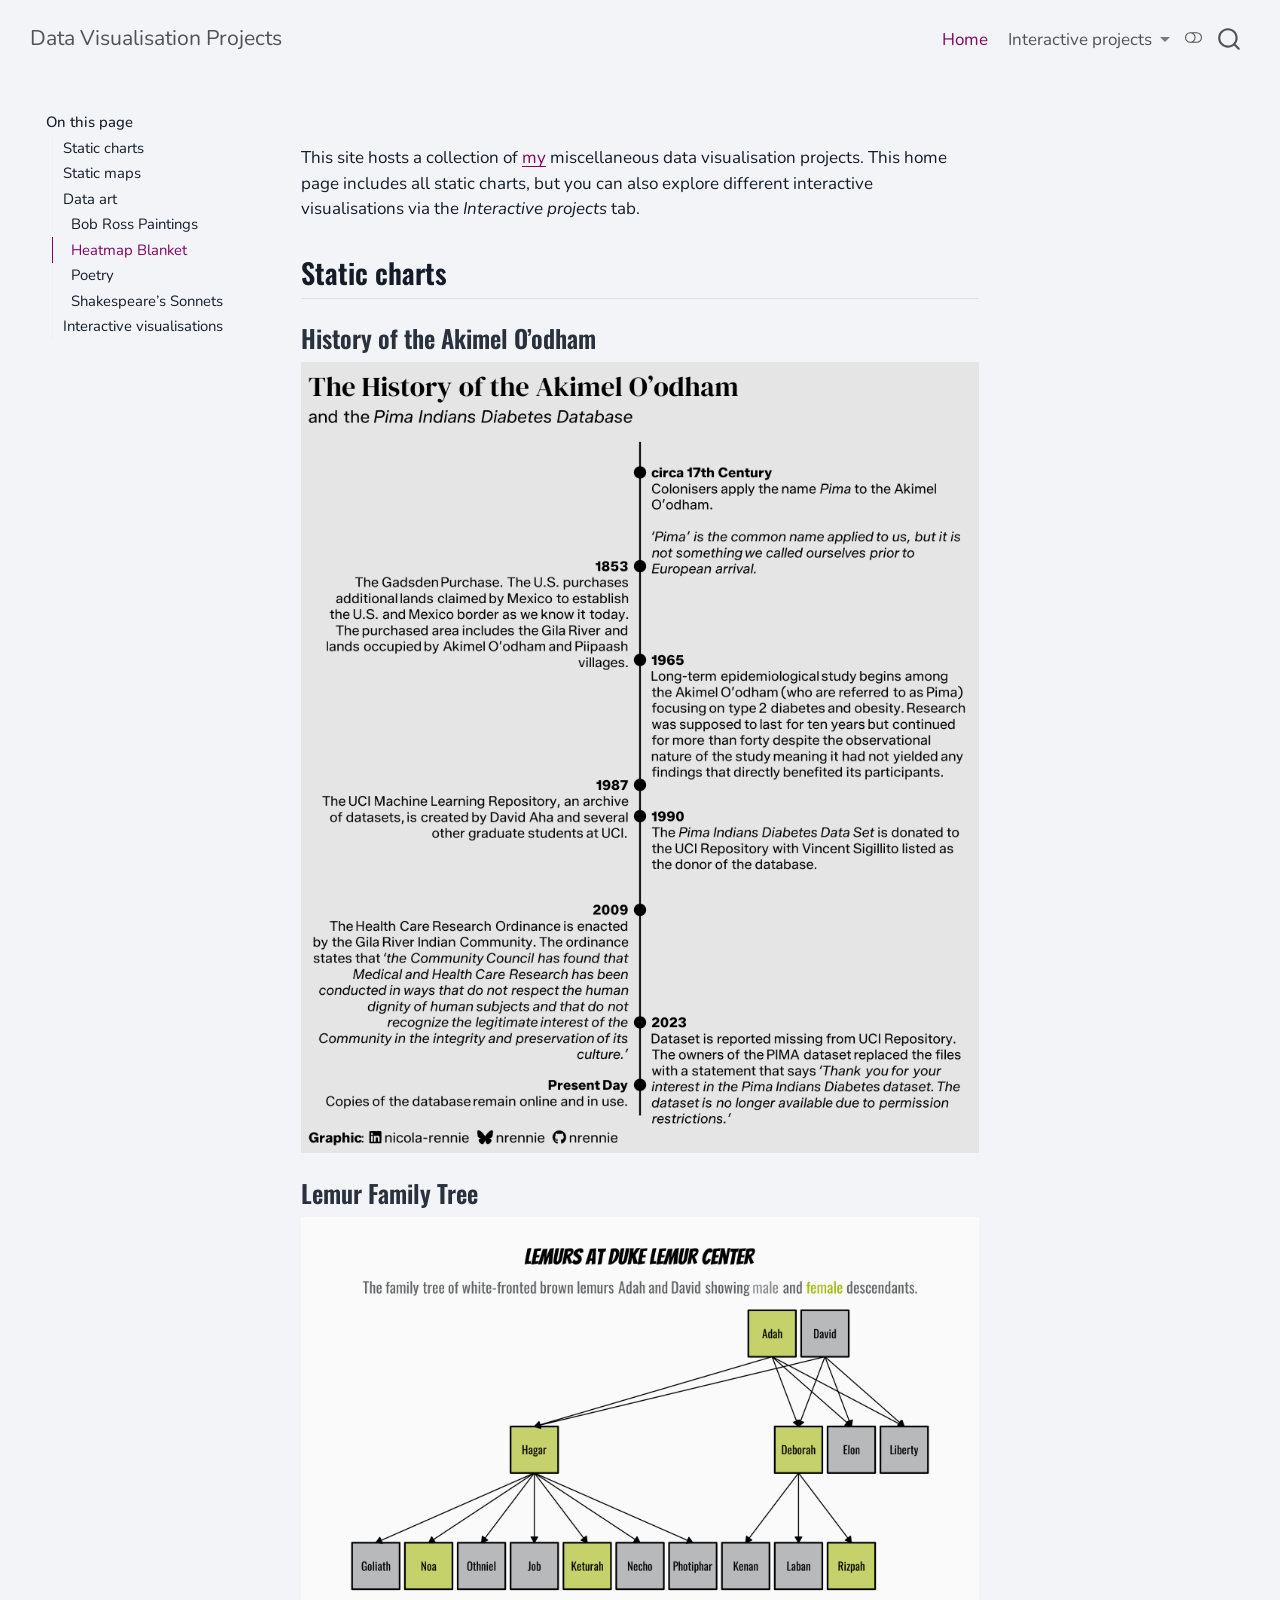
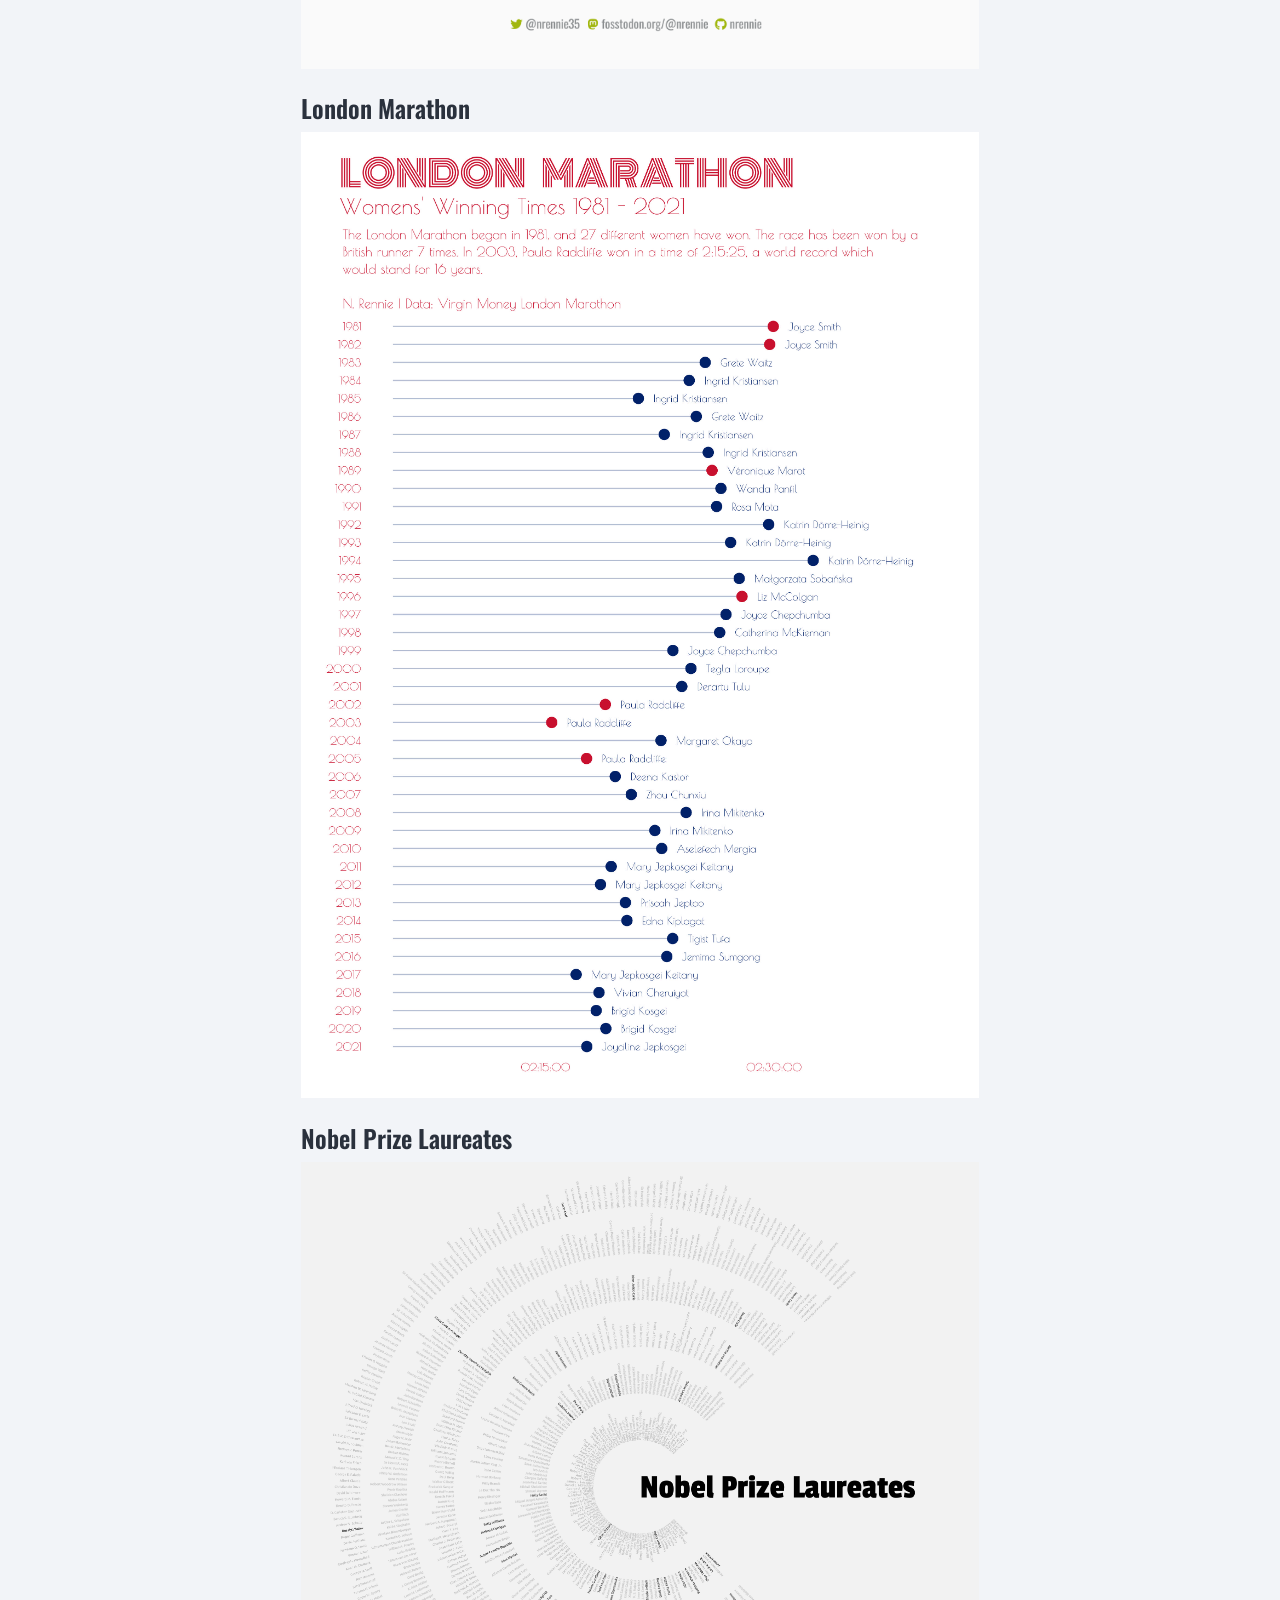
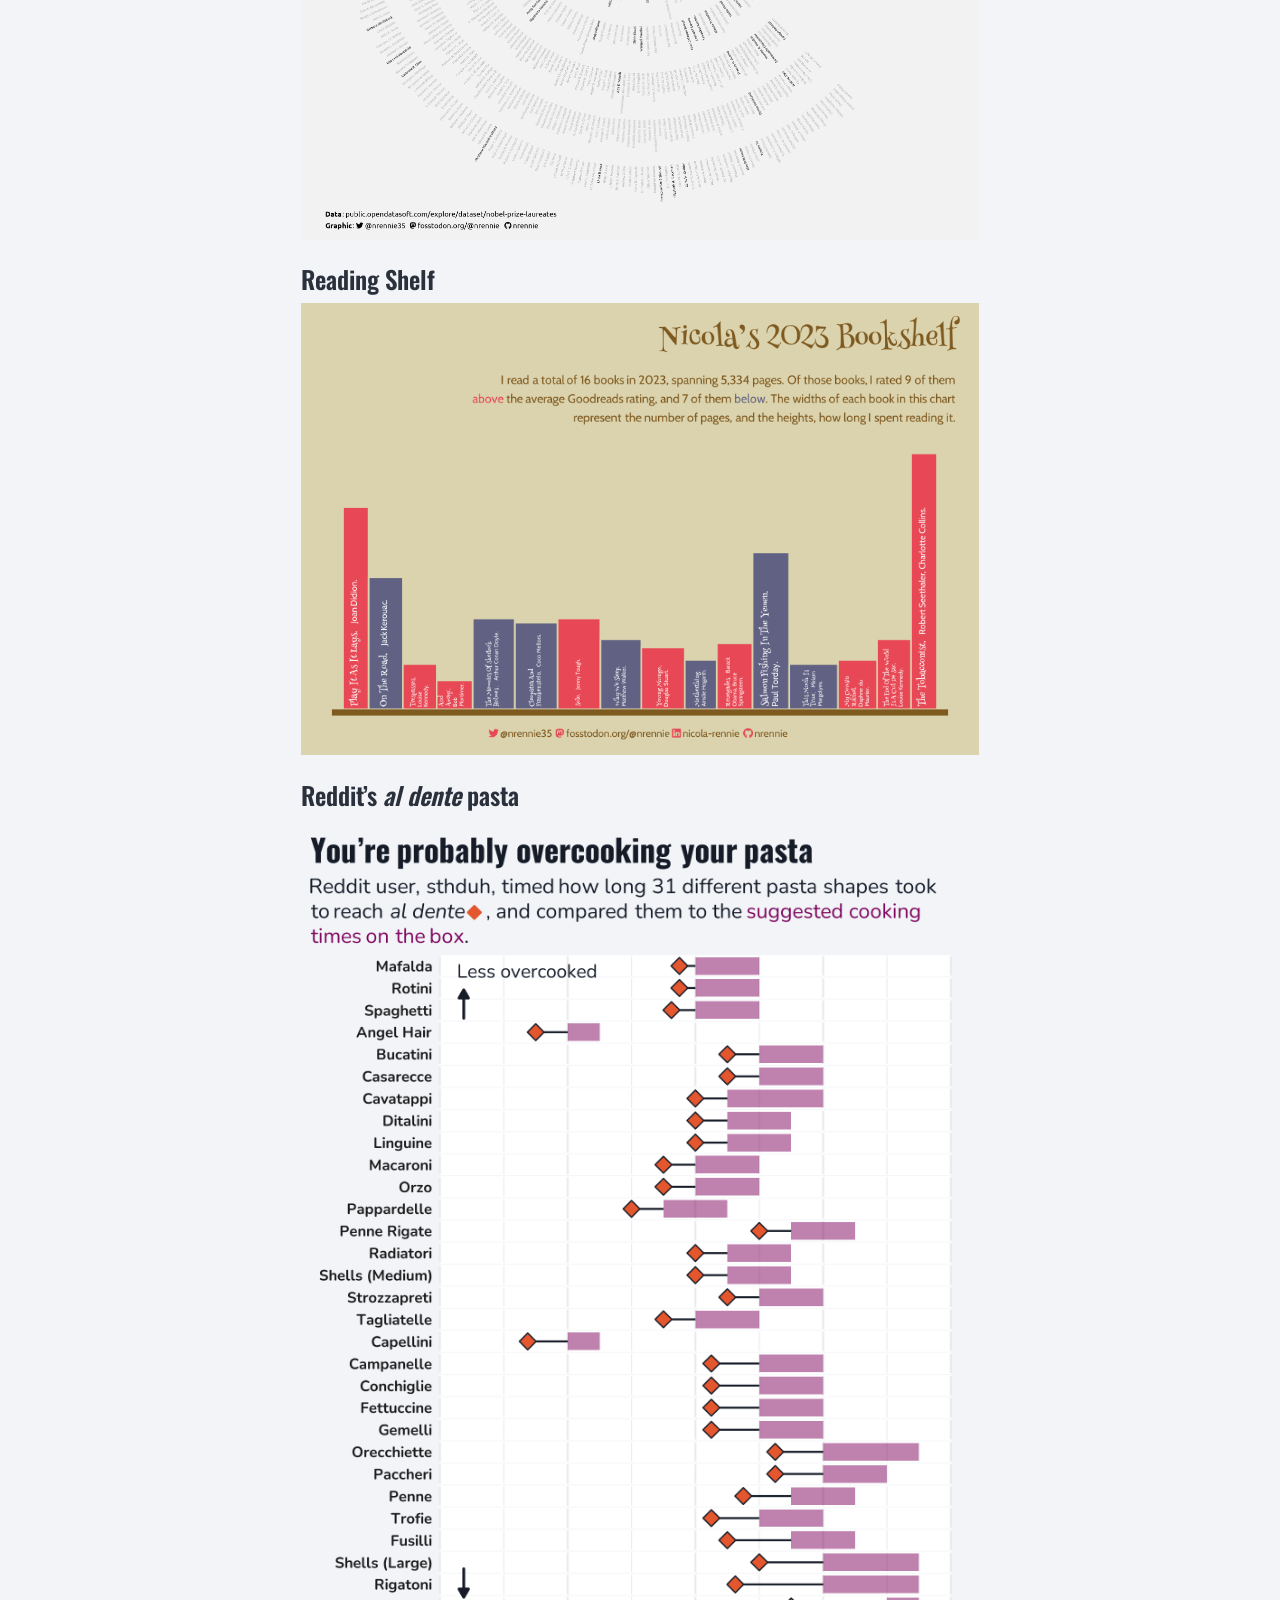
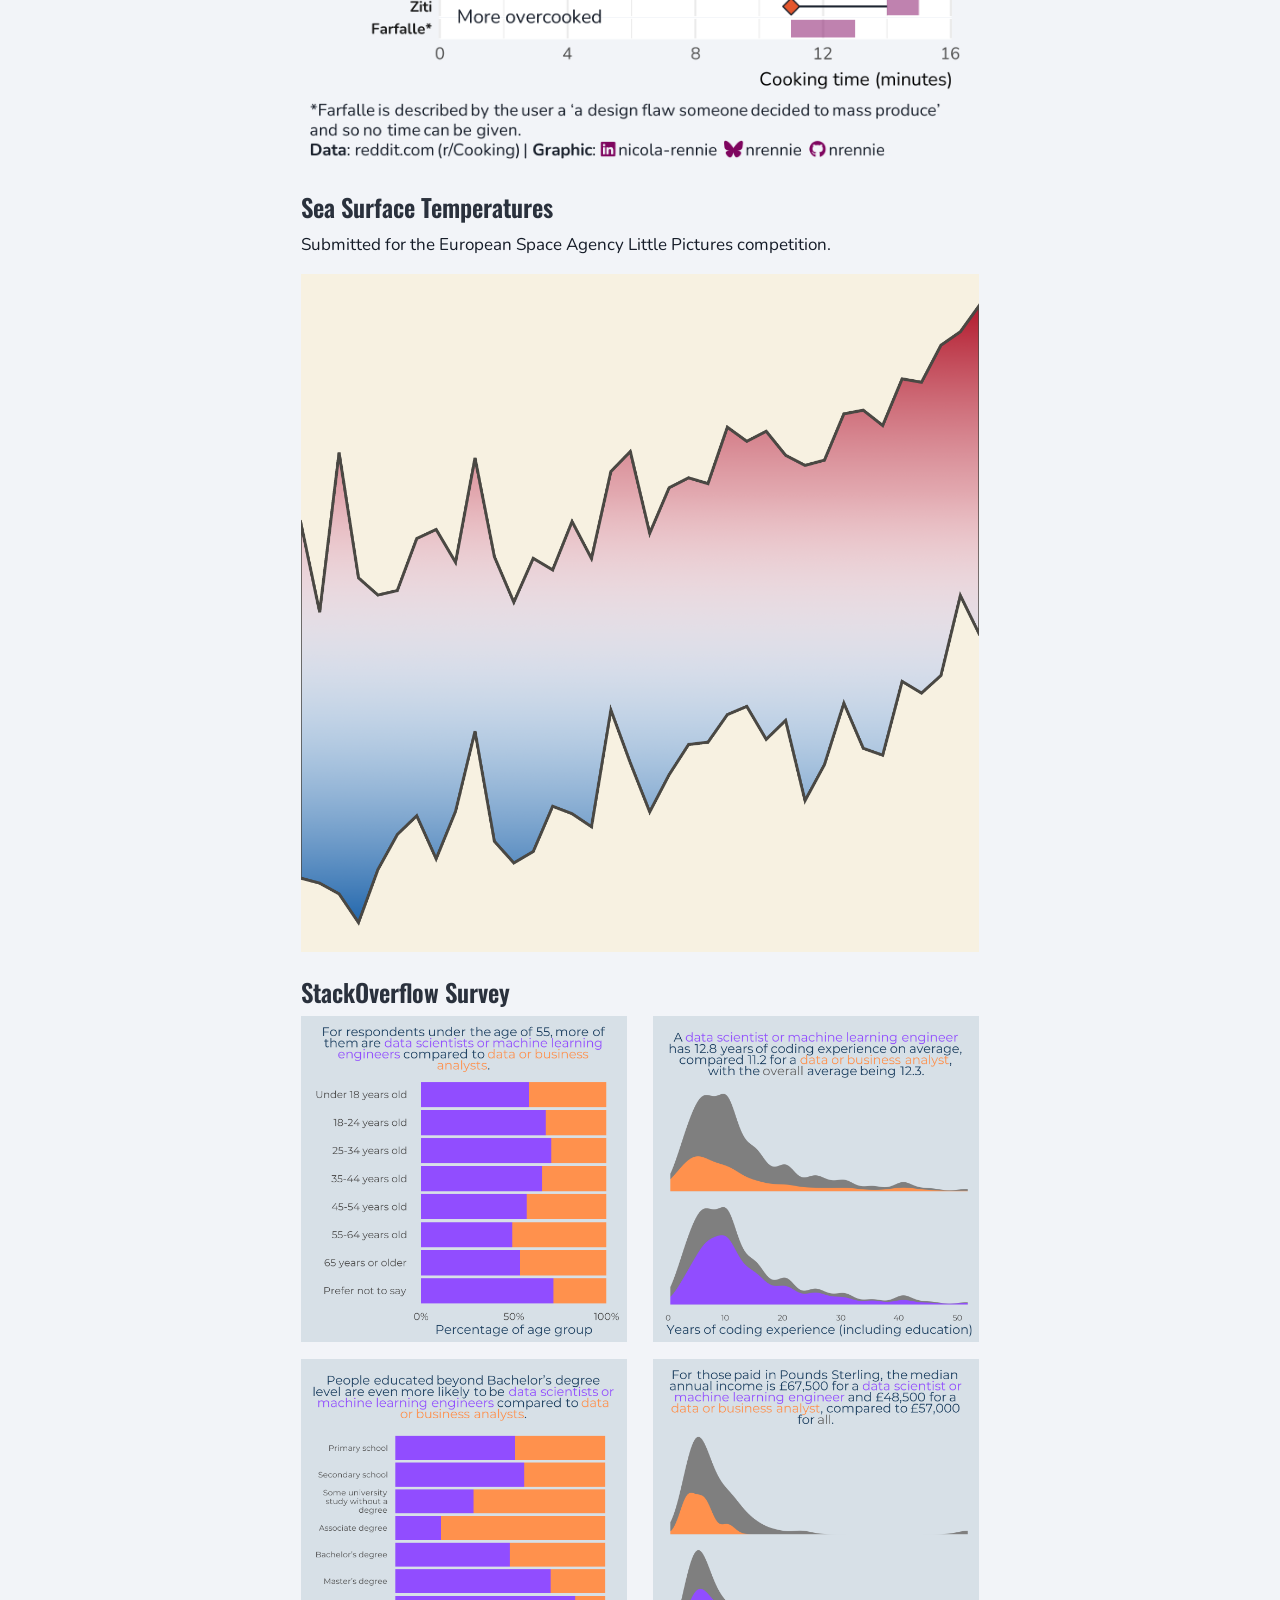
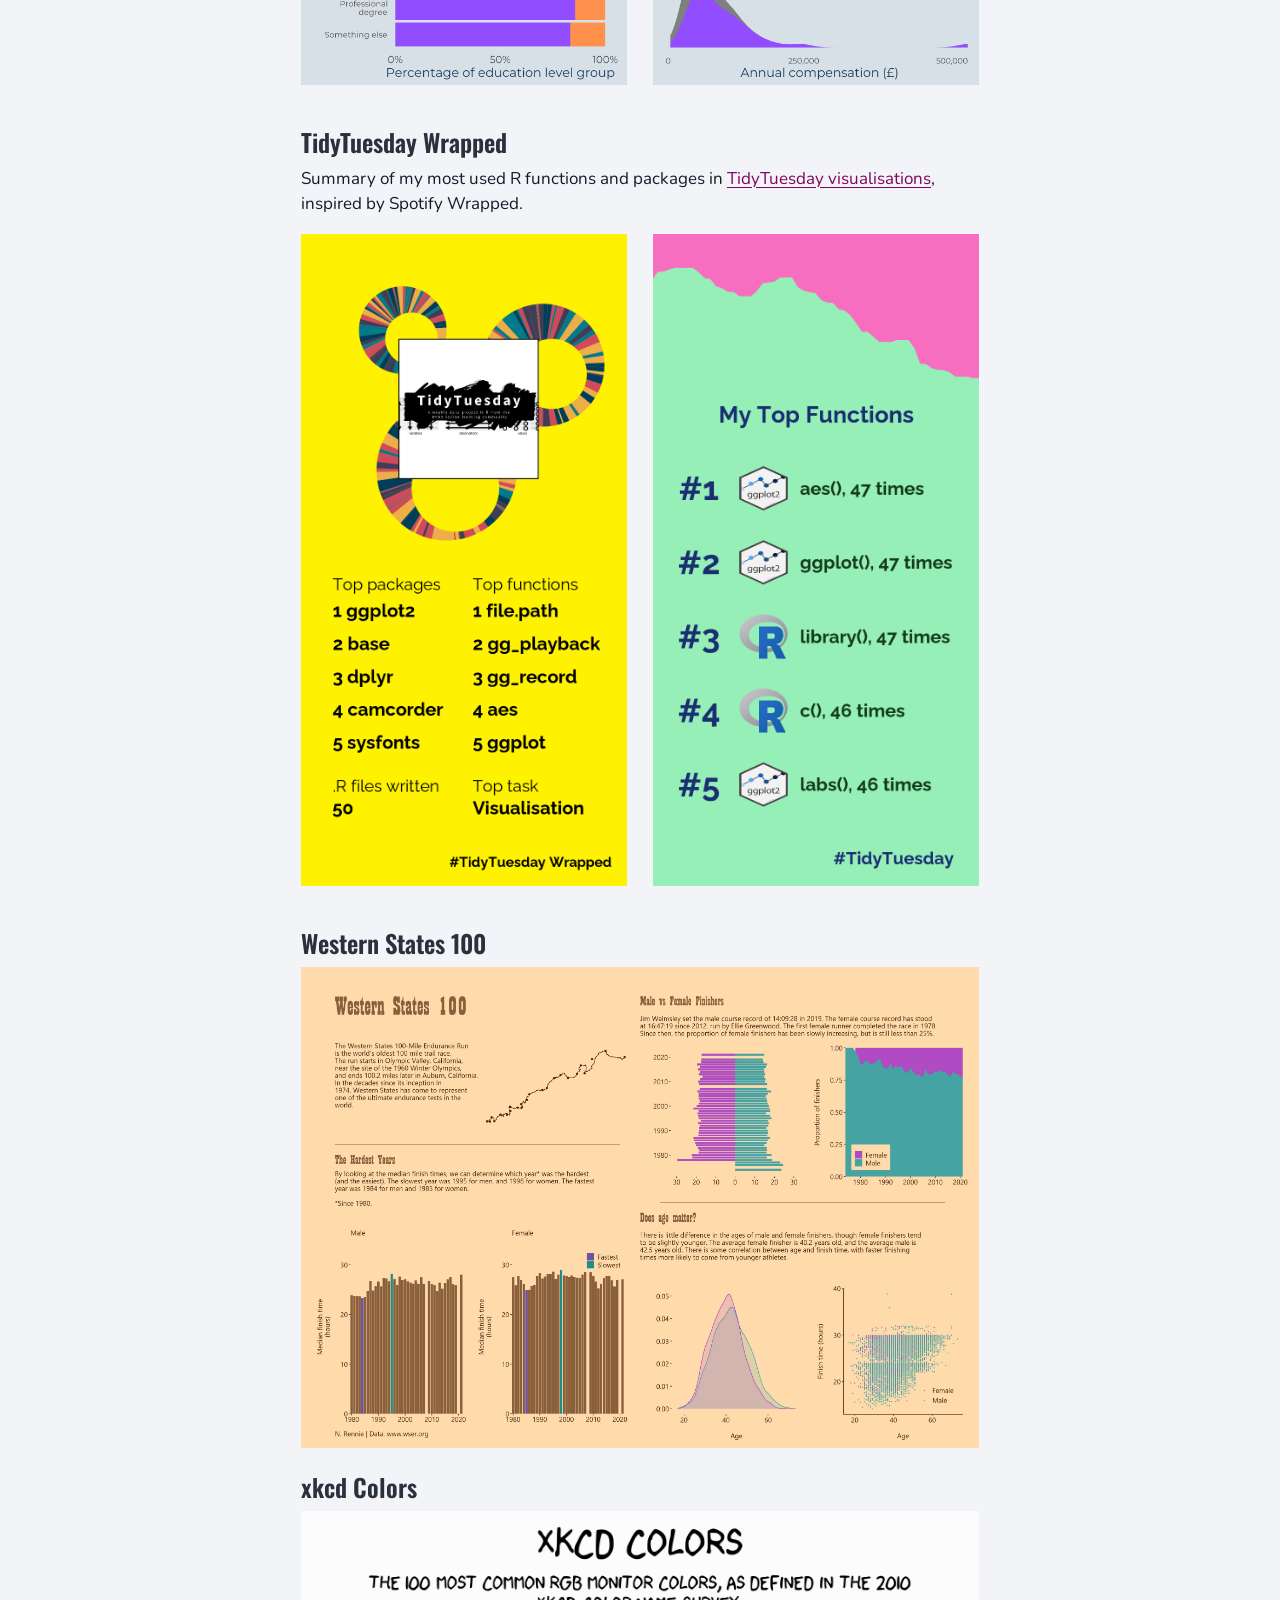
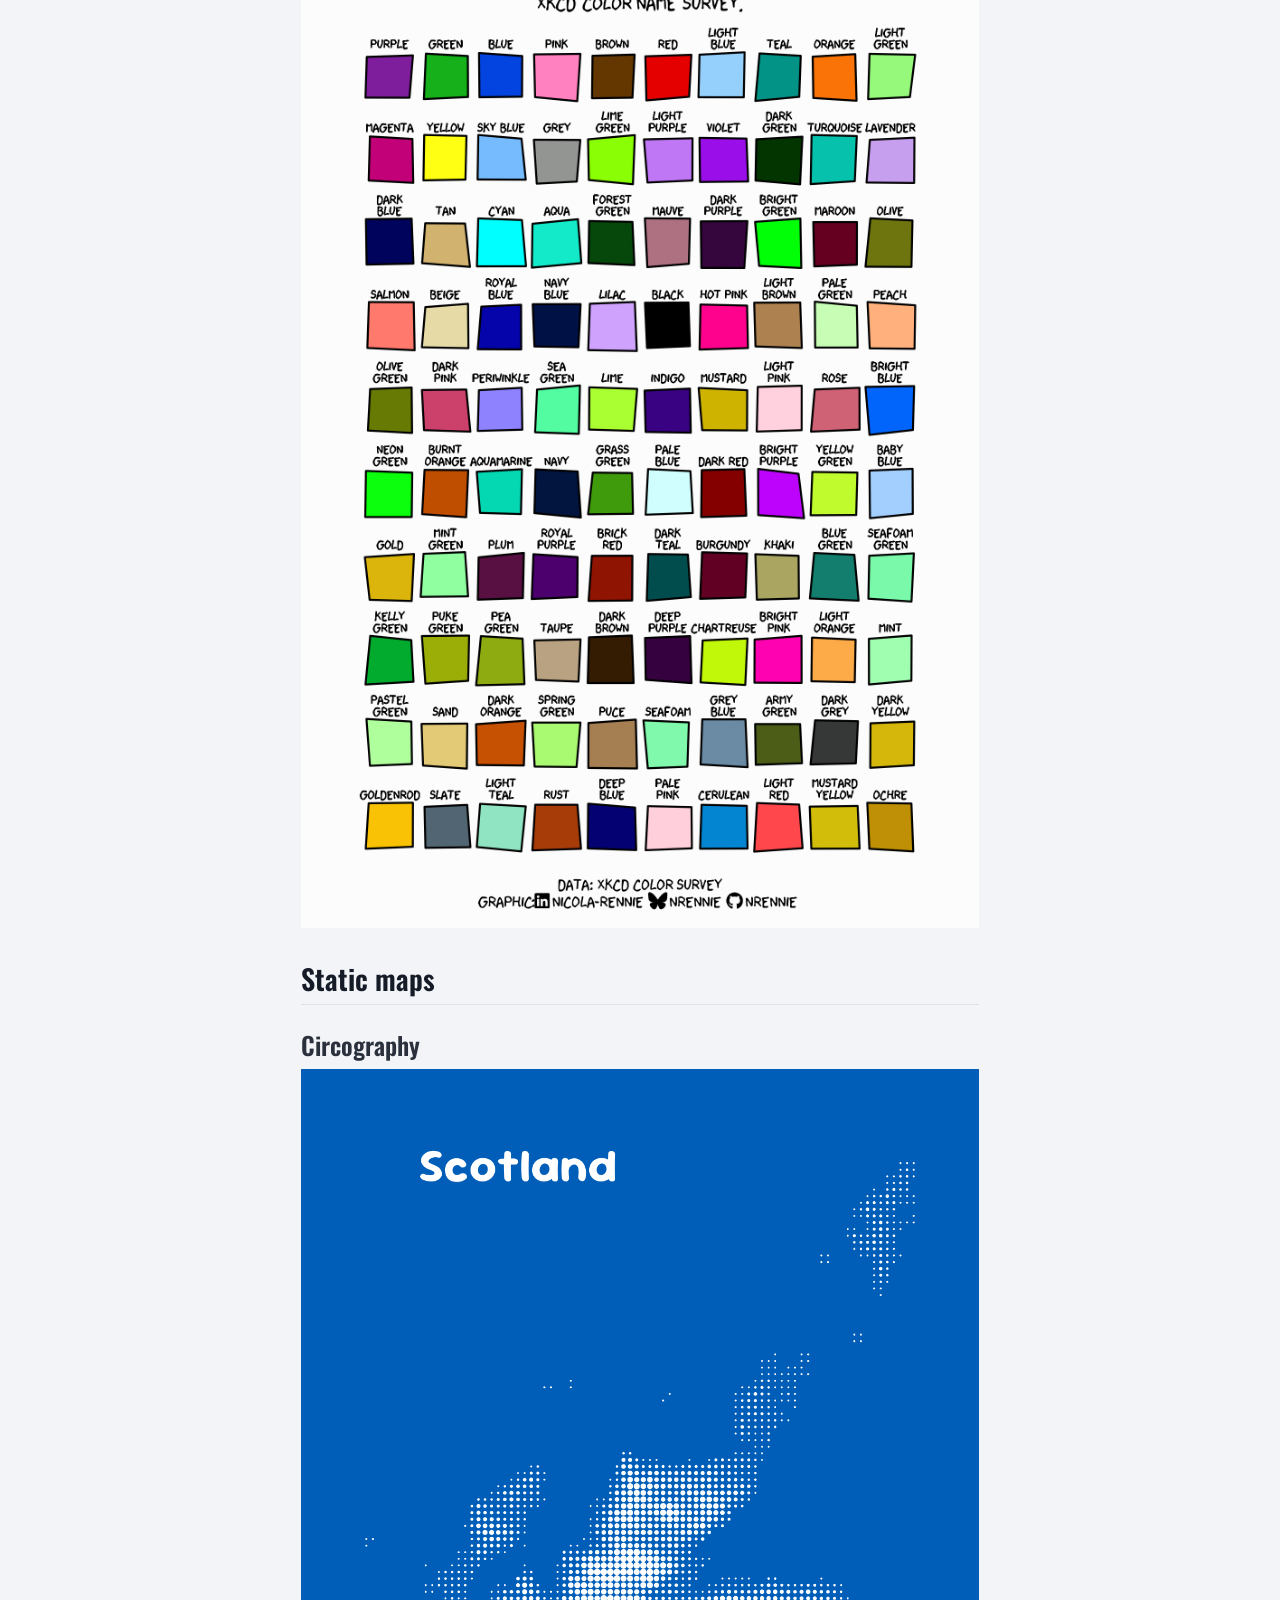
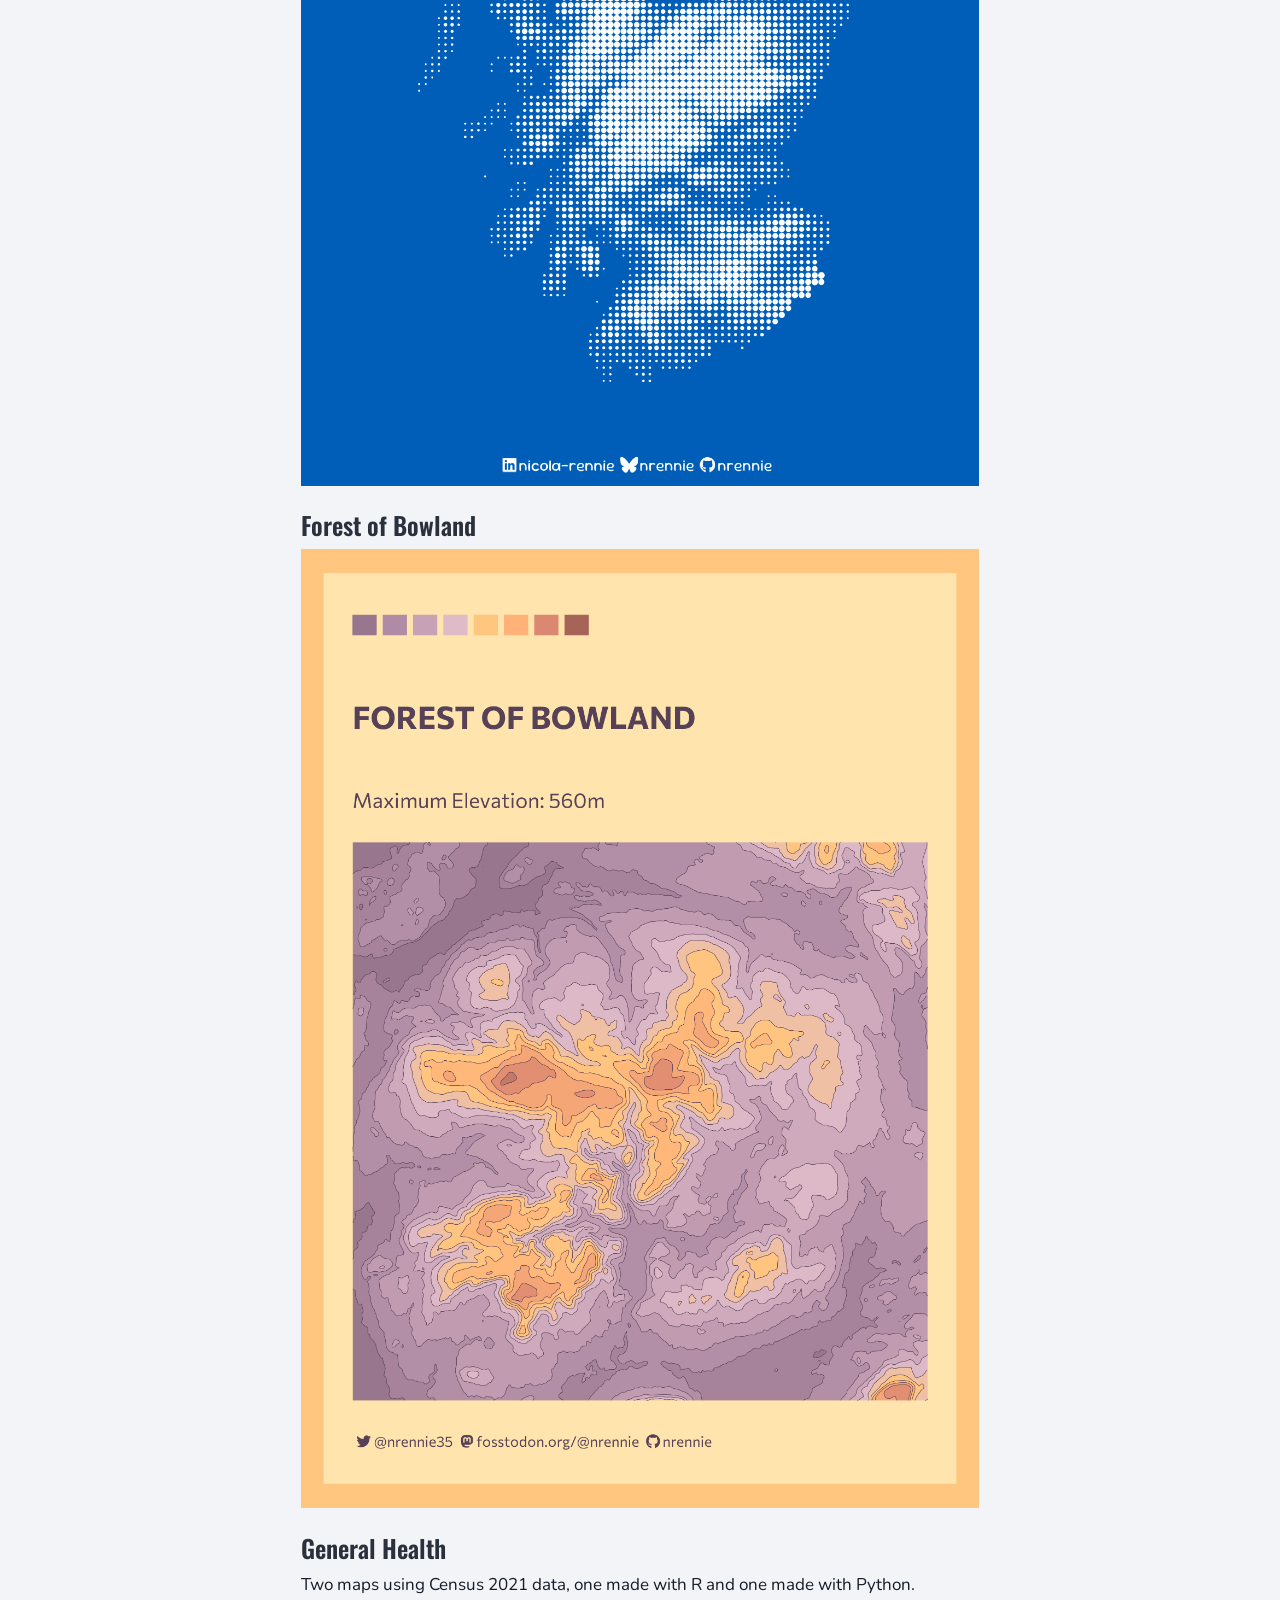
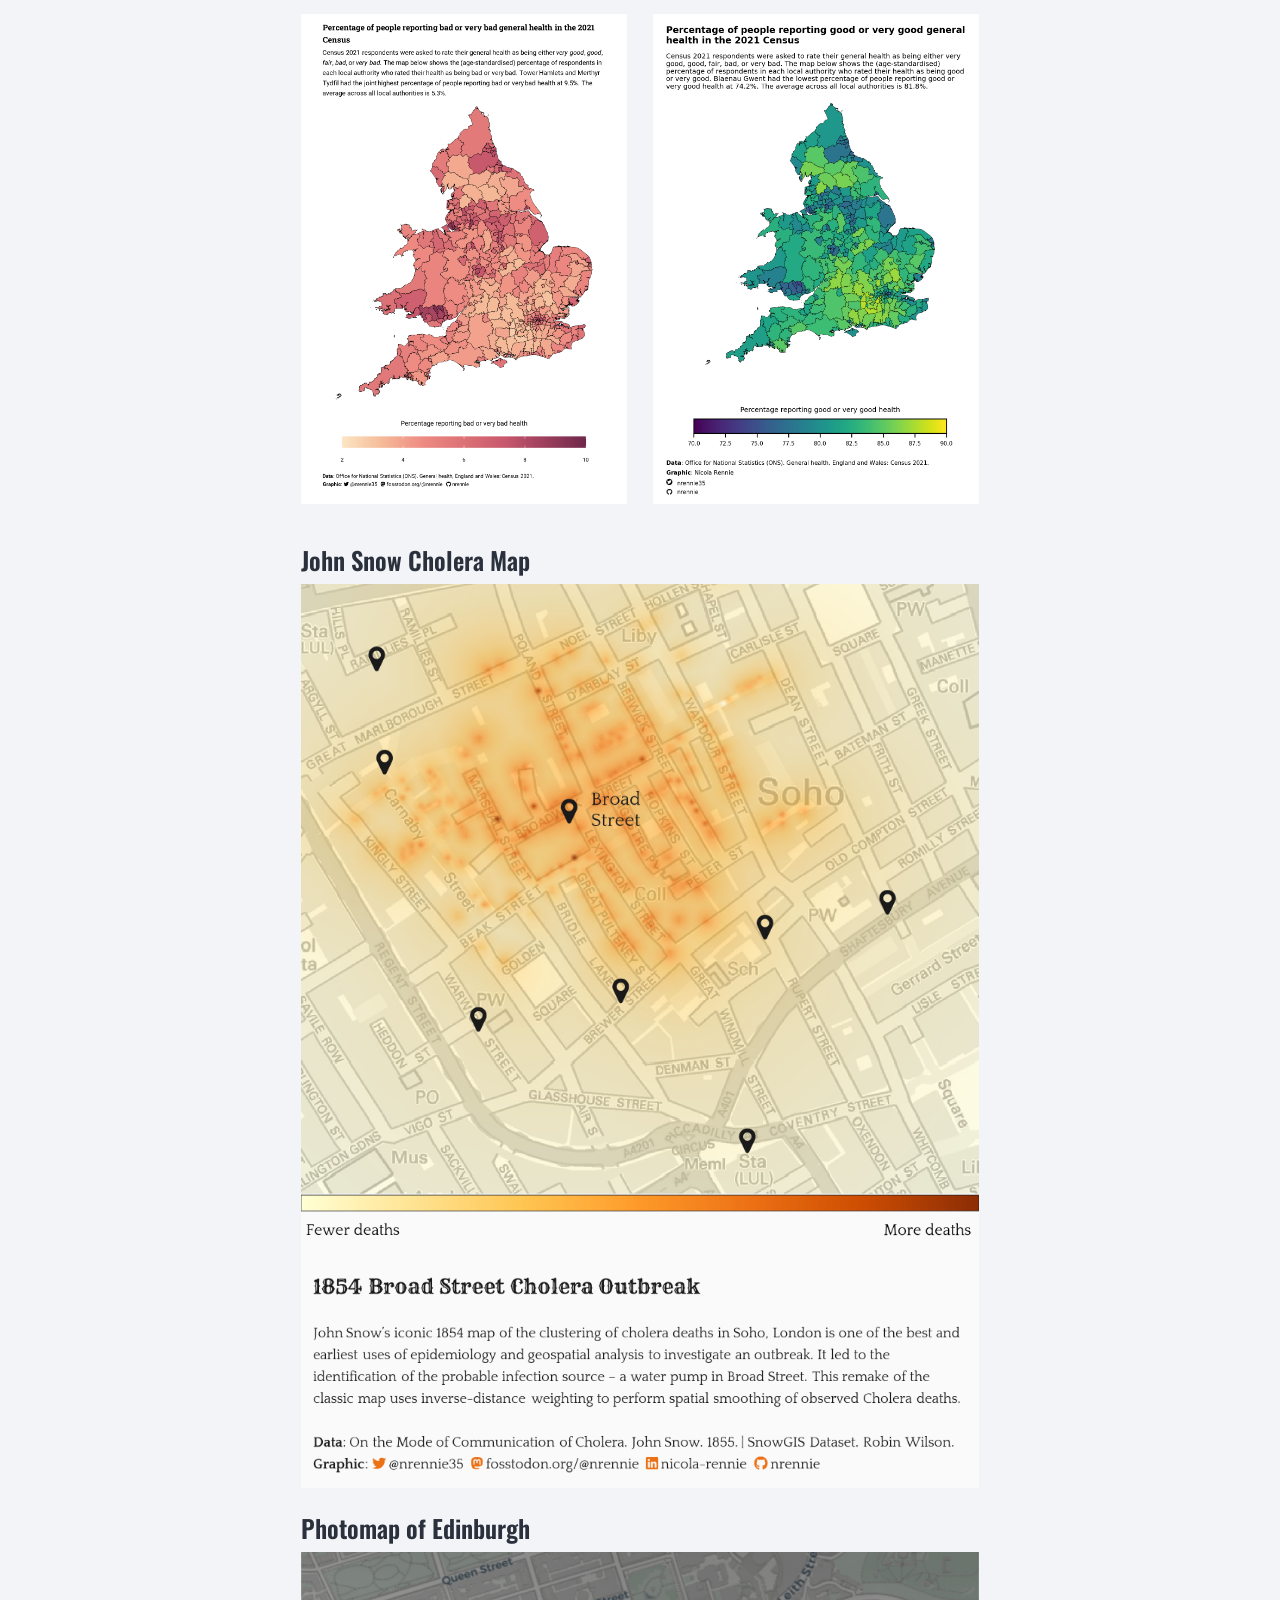
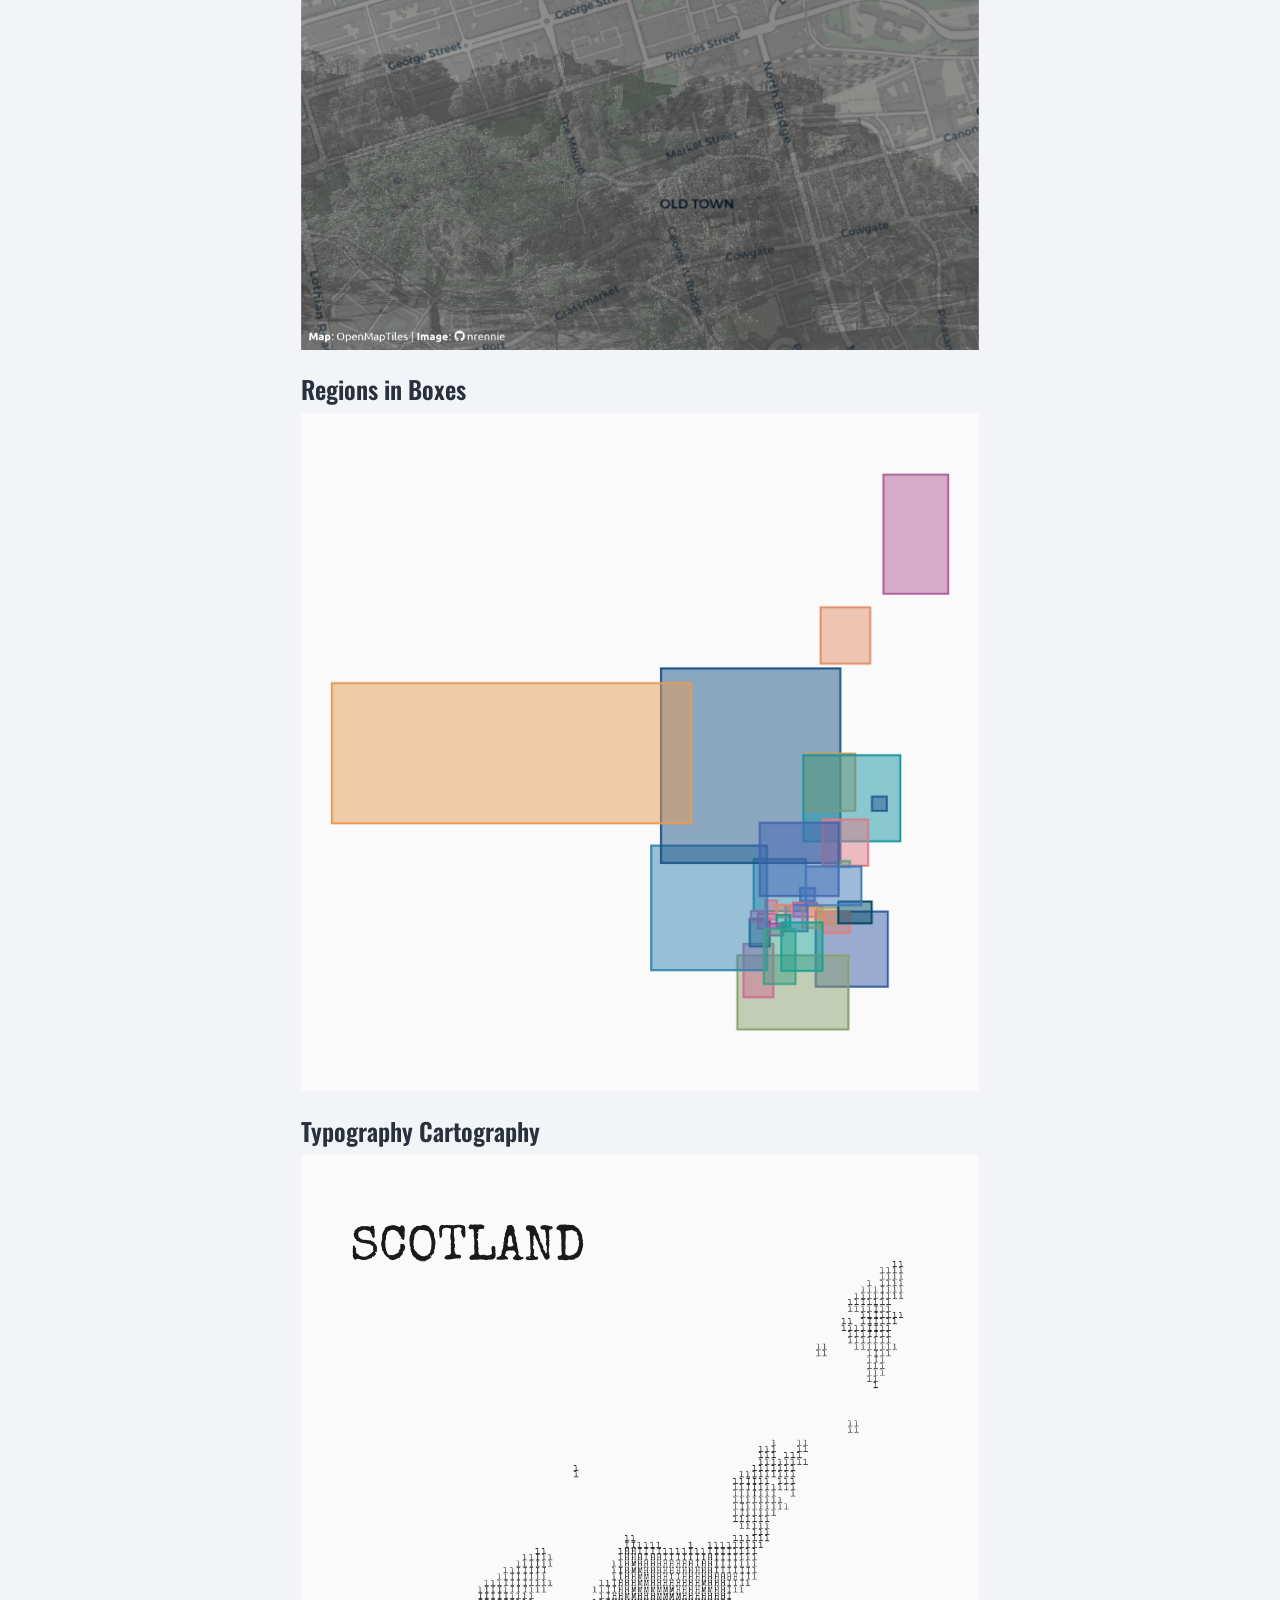
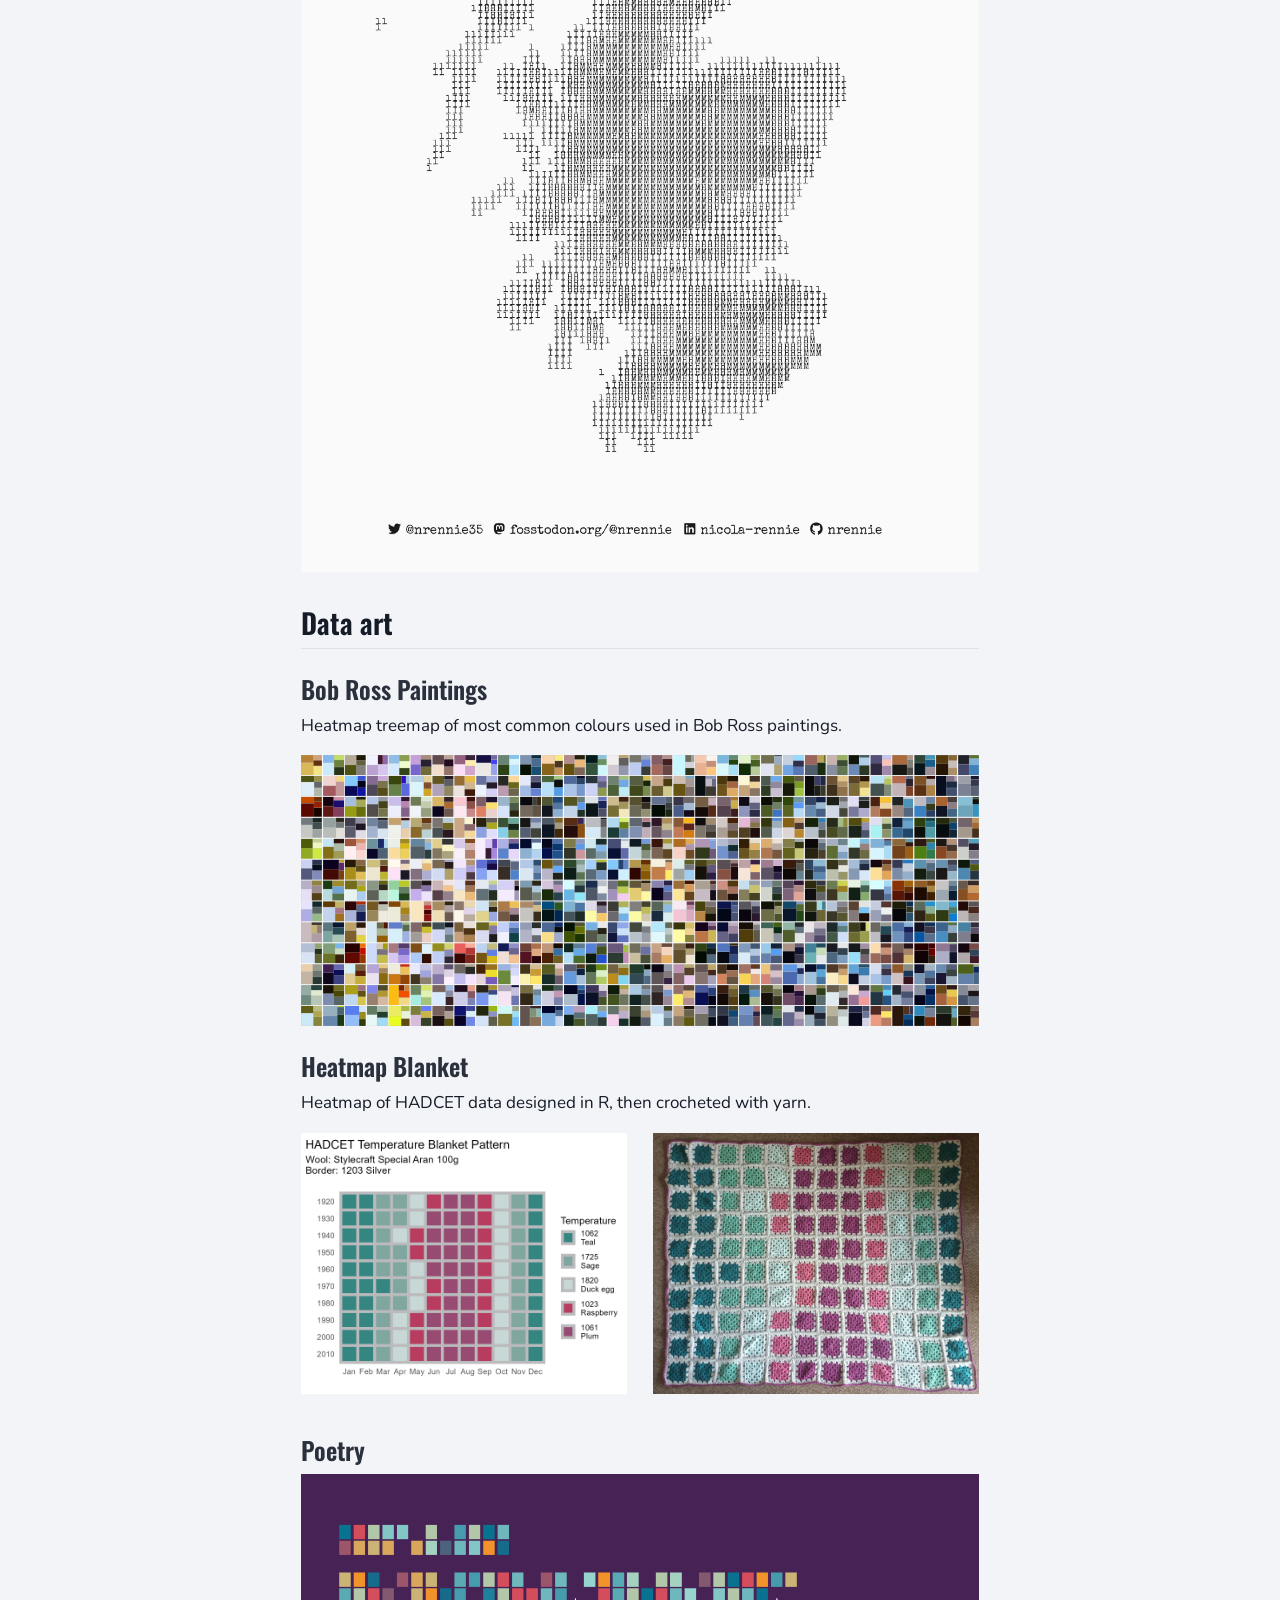
==== commit 67c3b78c: "Built site for gh-pages" ====
--- a/index.html
+++ b/index.html
@@ -504,7 +504,7 @@
 </section>
 <section id="poetry" class="level3">
 <h3 class="anchored" data-anchor-id="poetry">Poetry</h3>
-<p><a href="poetry/images/still-i-rise.png" class="lightbox" data-gallery="quarto-lightbox-gallery-27"><img src="poetry/images/still-i-rise.png" class="img-fluid" style="width:100.0%"></a></p>
+<p><a href="poetry/images/still-i-rise-v1.png" class="lightbox" data-gallery="quarto-lightbox-gallery-27"><img src="poetry/images/still-i-rise-v1.png" class="img-fluid" style="width:100.0%"></a></p>
 </section>
 <section id="shakespeares-sonnets" class="level3">
 <h3 class="anchored" data-anchor-id="shakespeares-sonnets">Shakespeare’s Sonnets</h3>
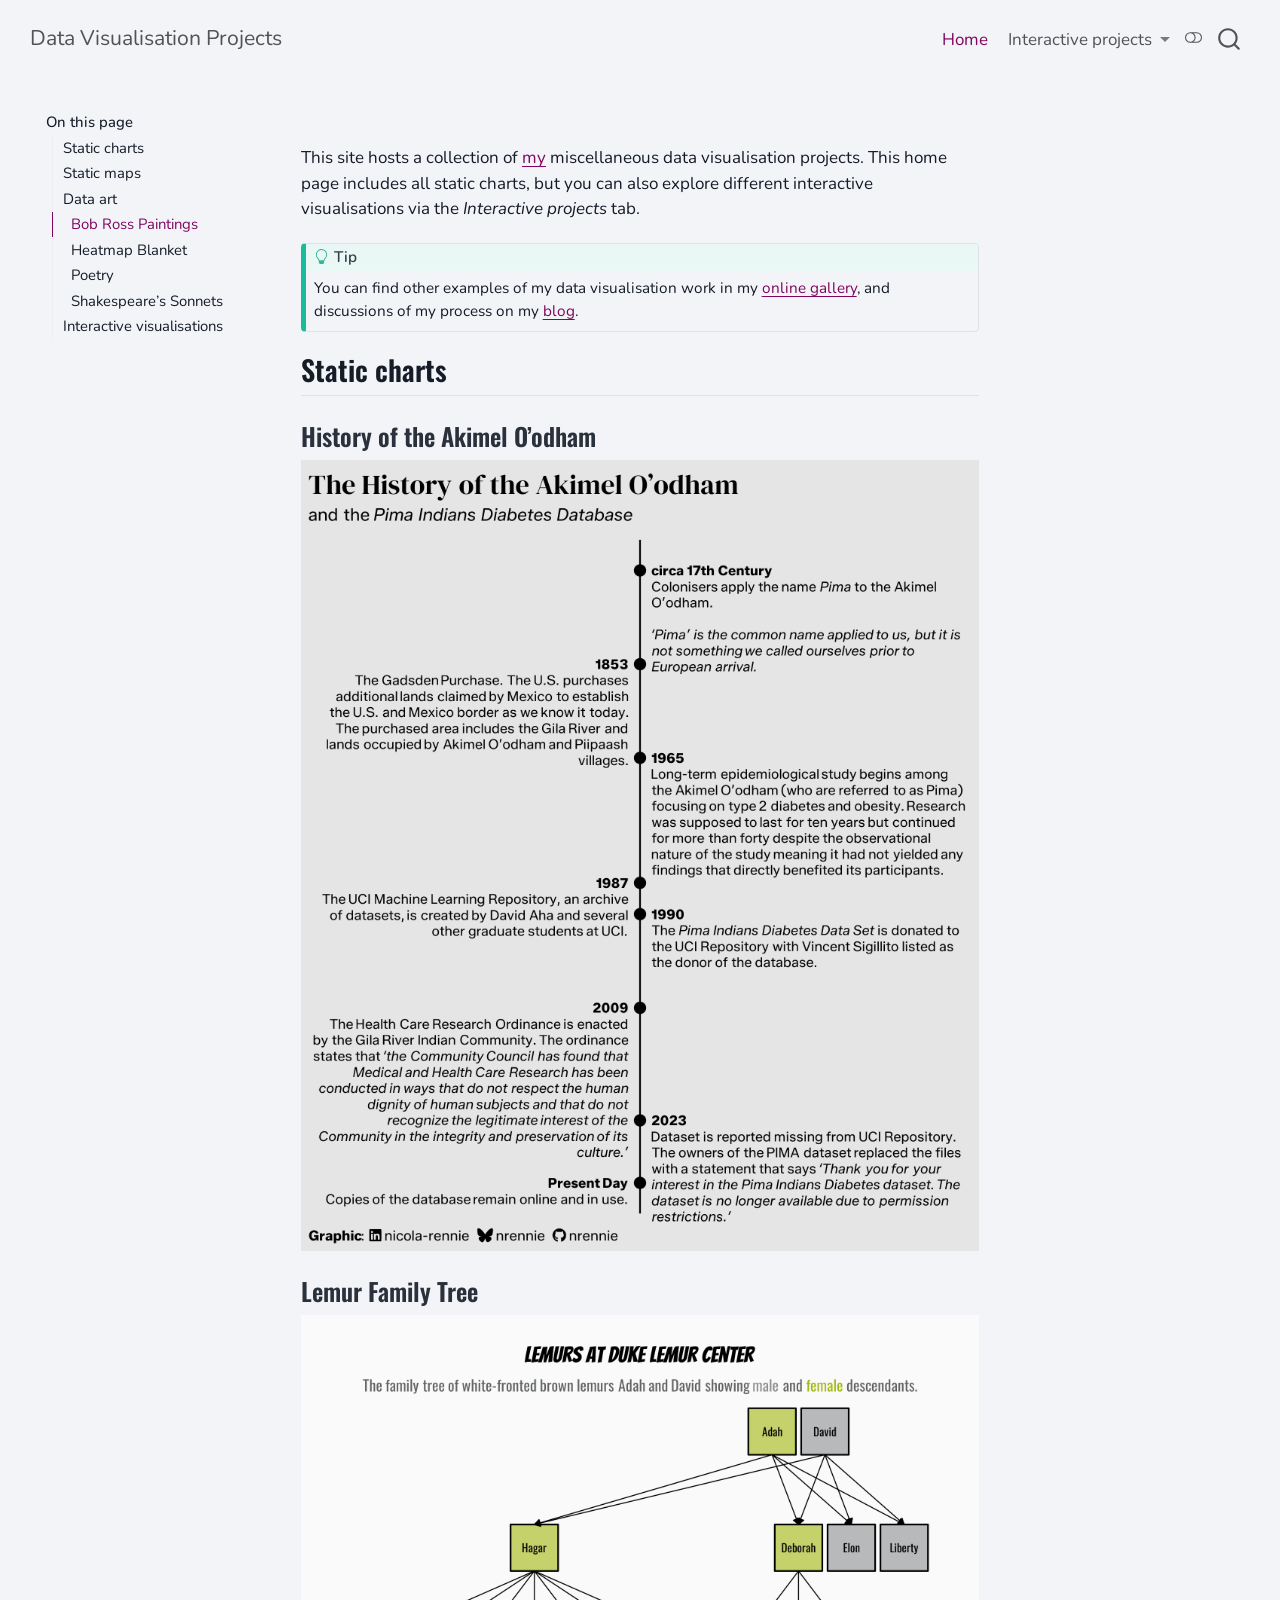
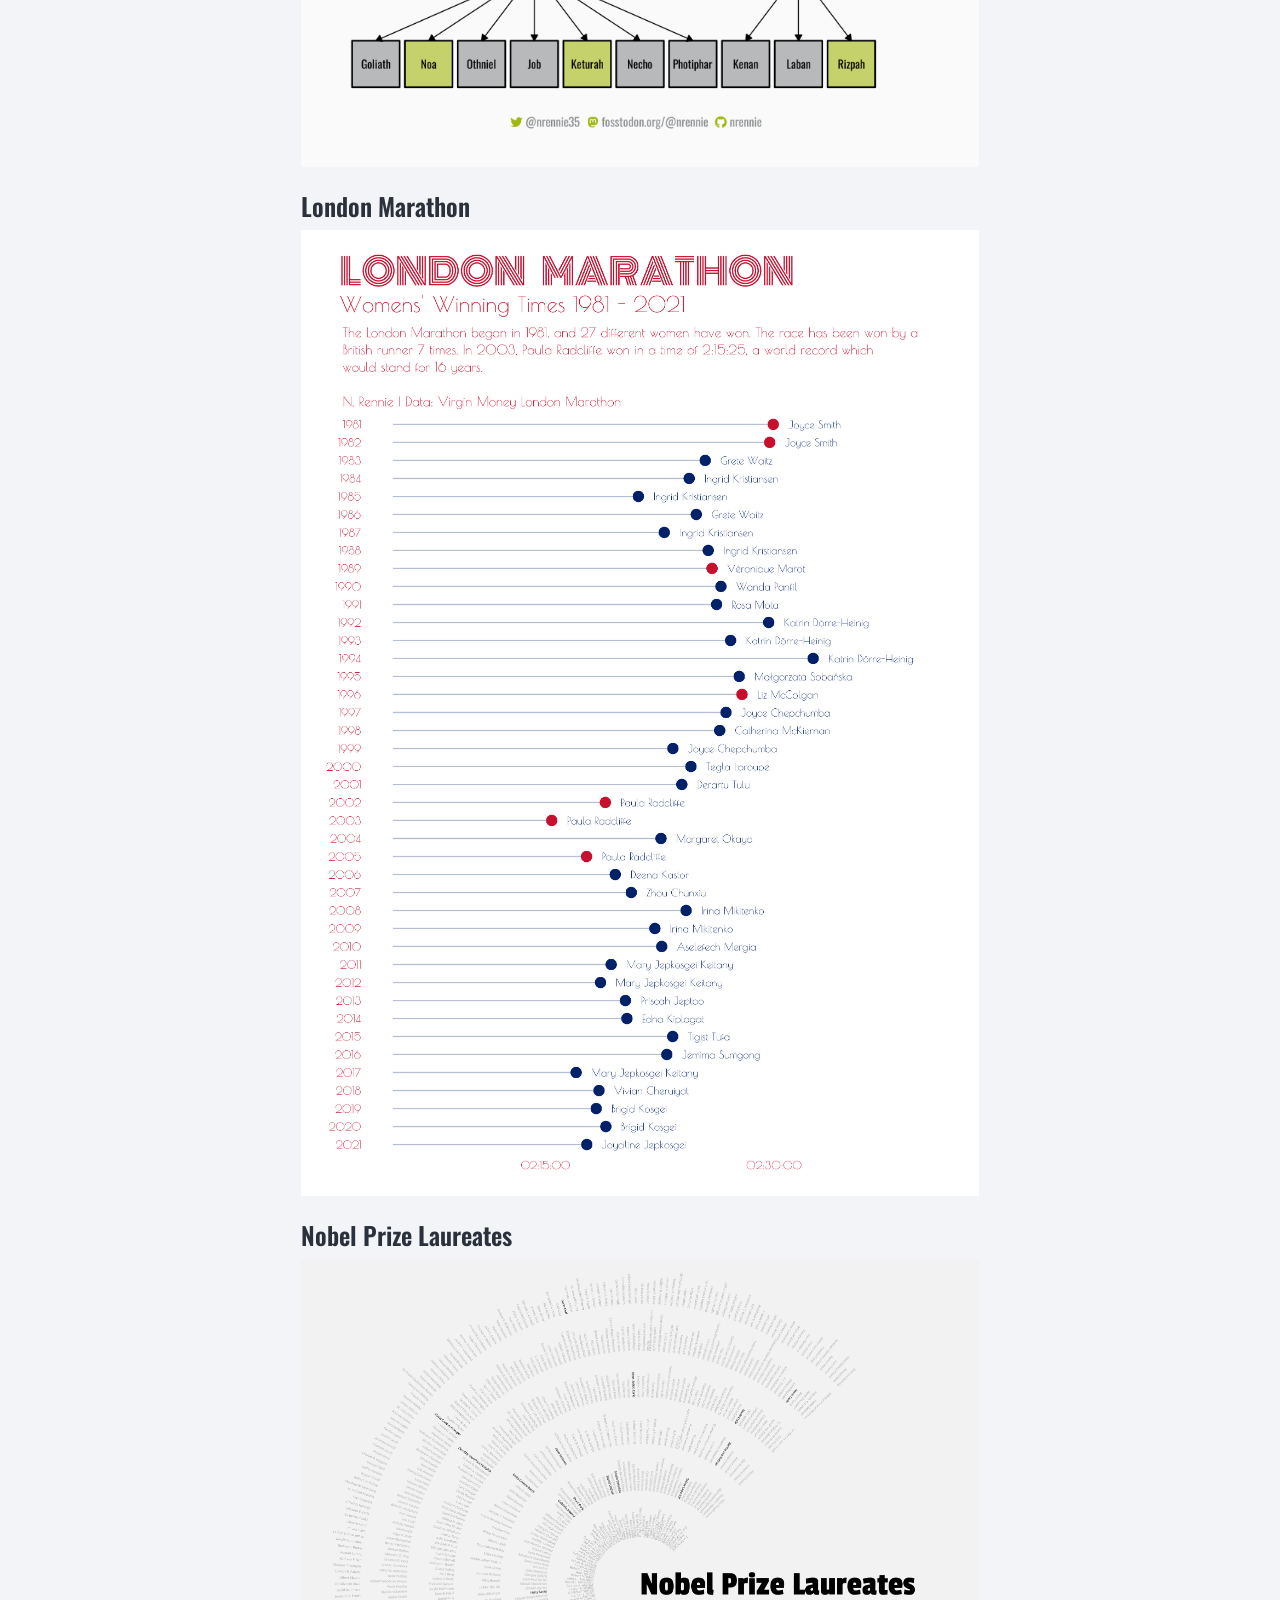
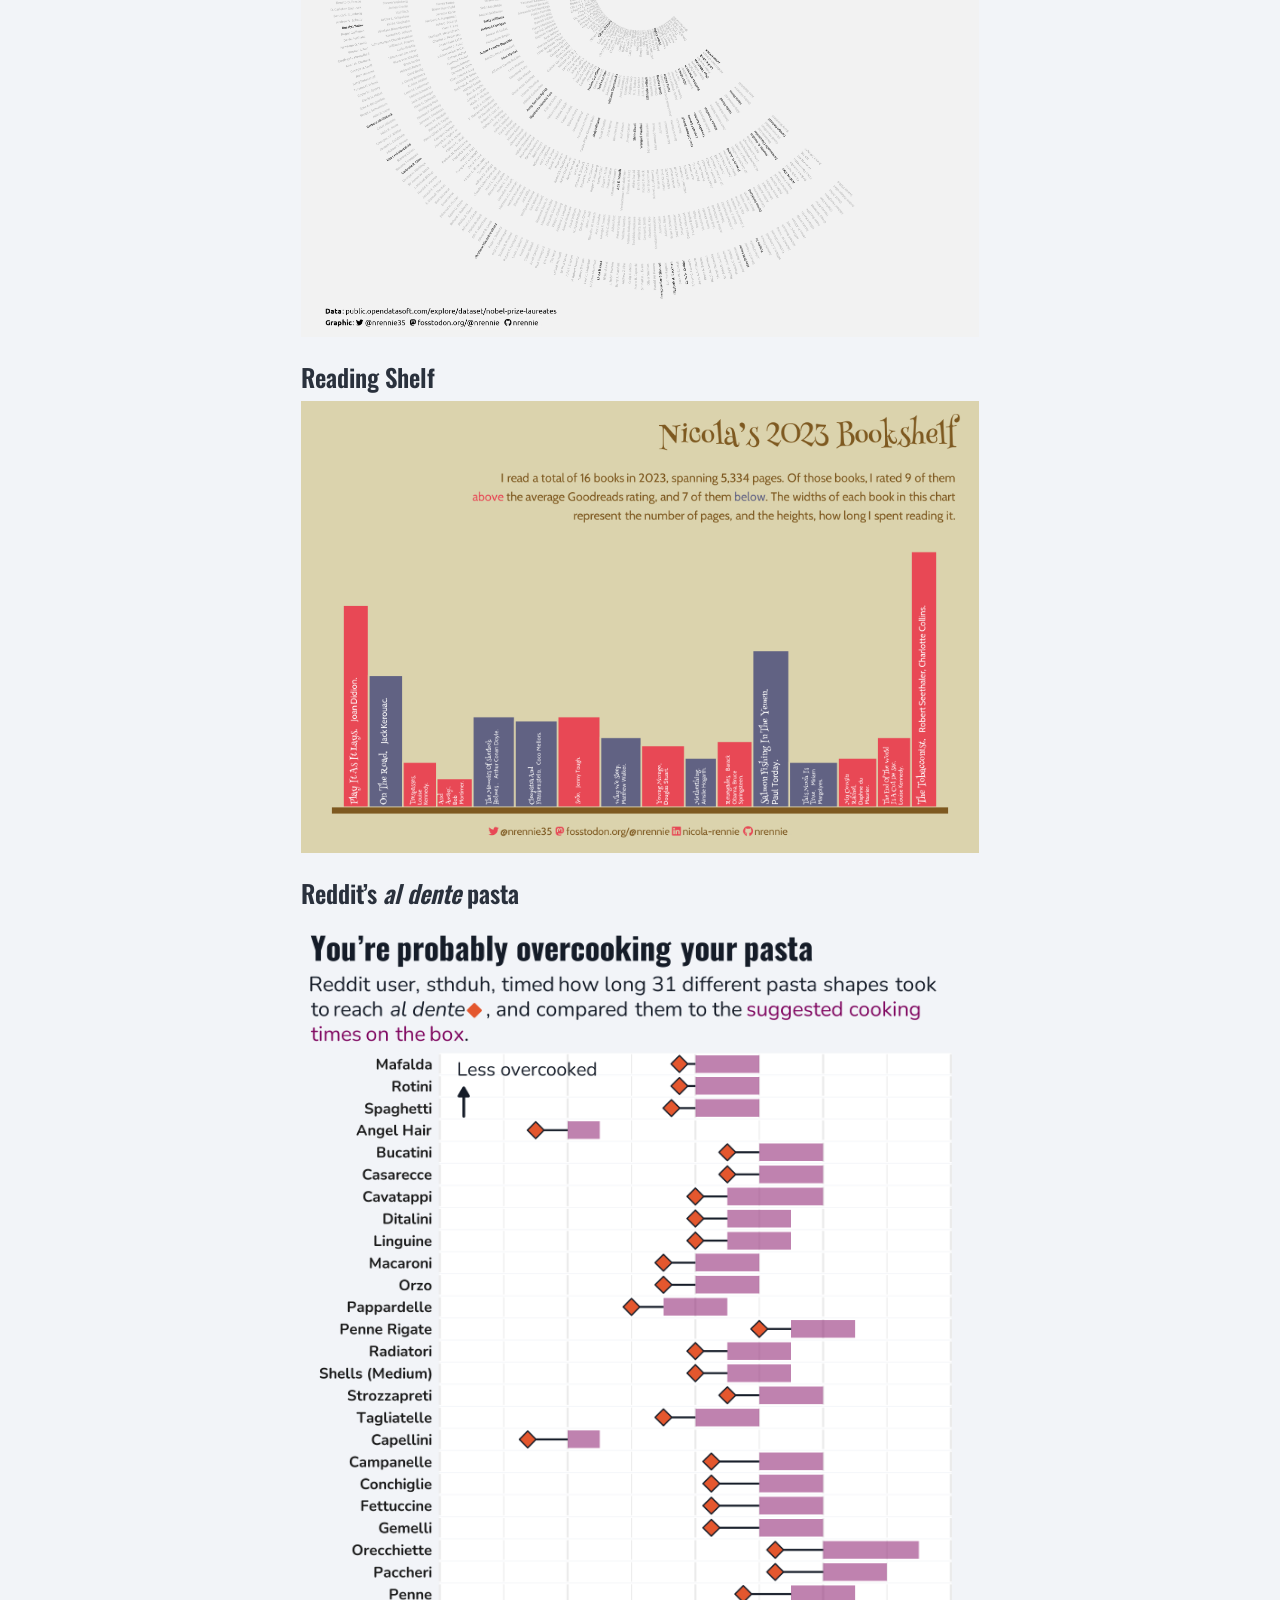
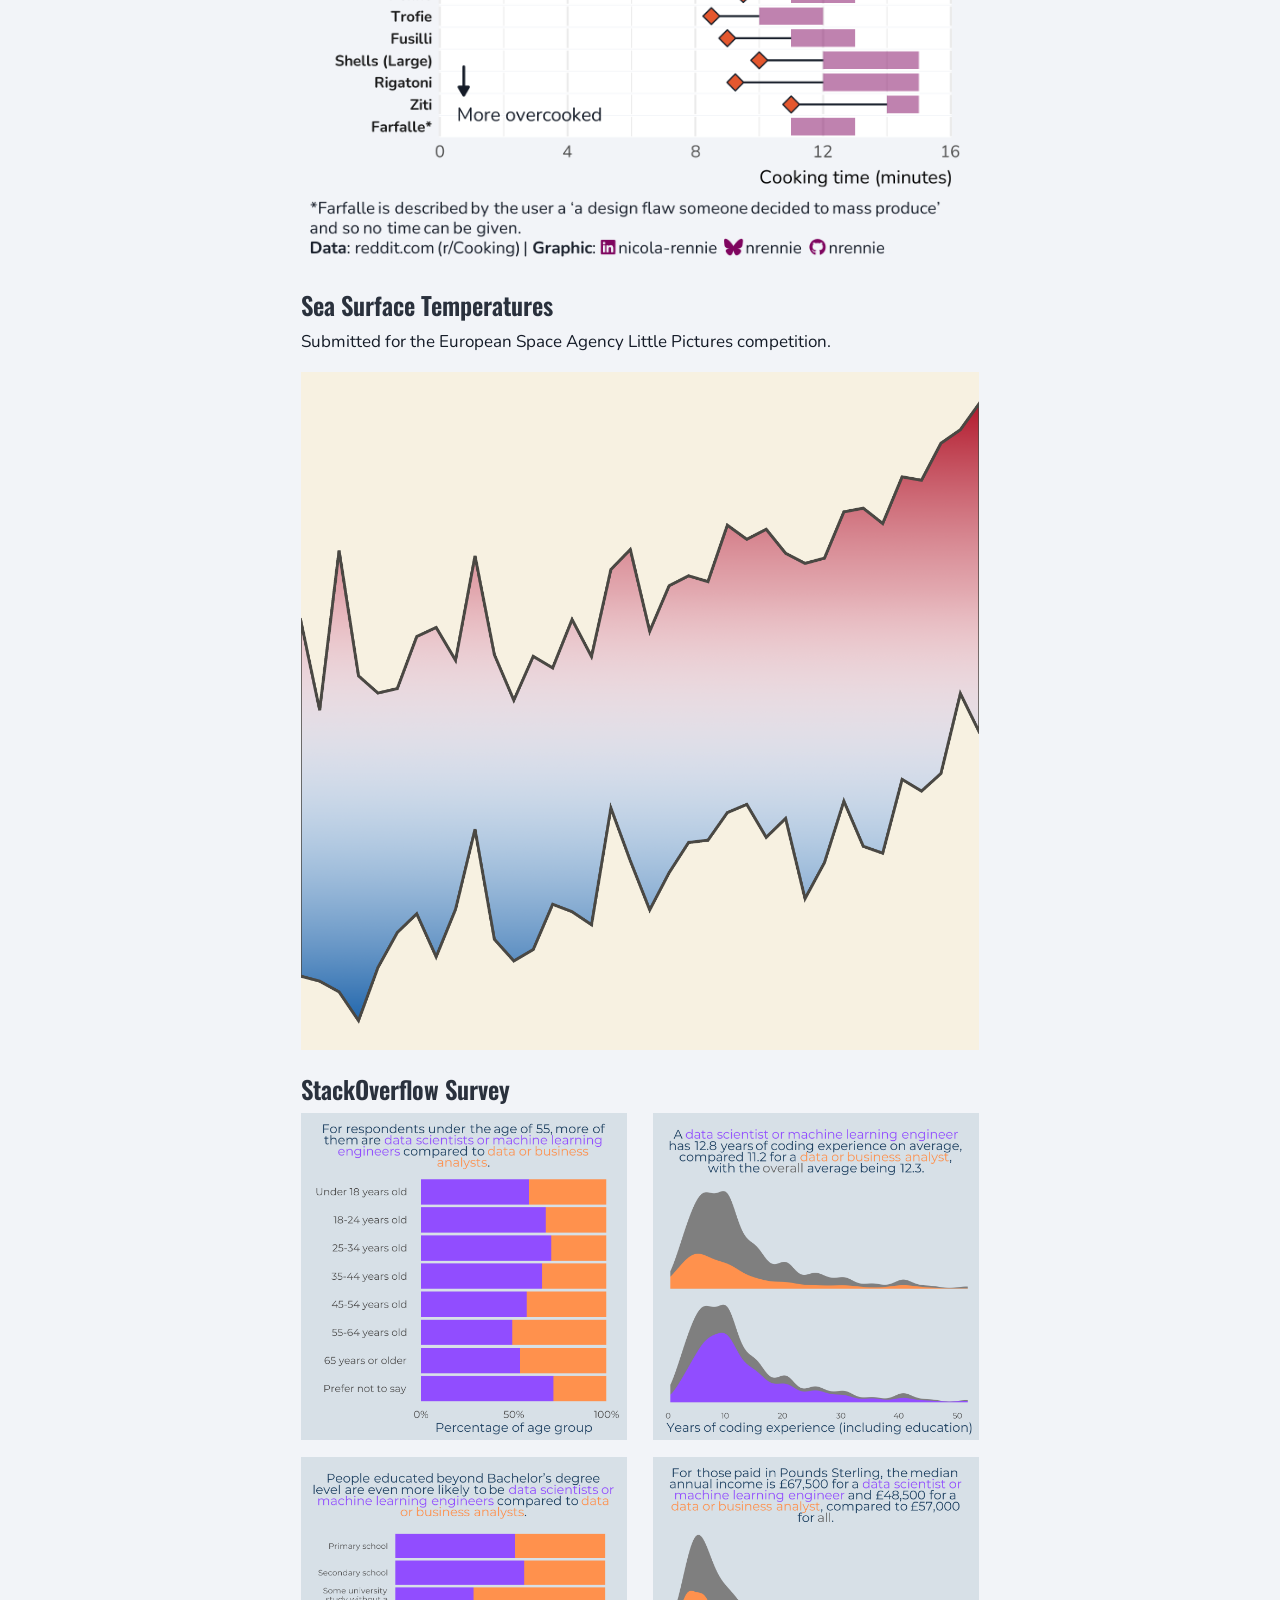
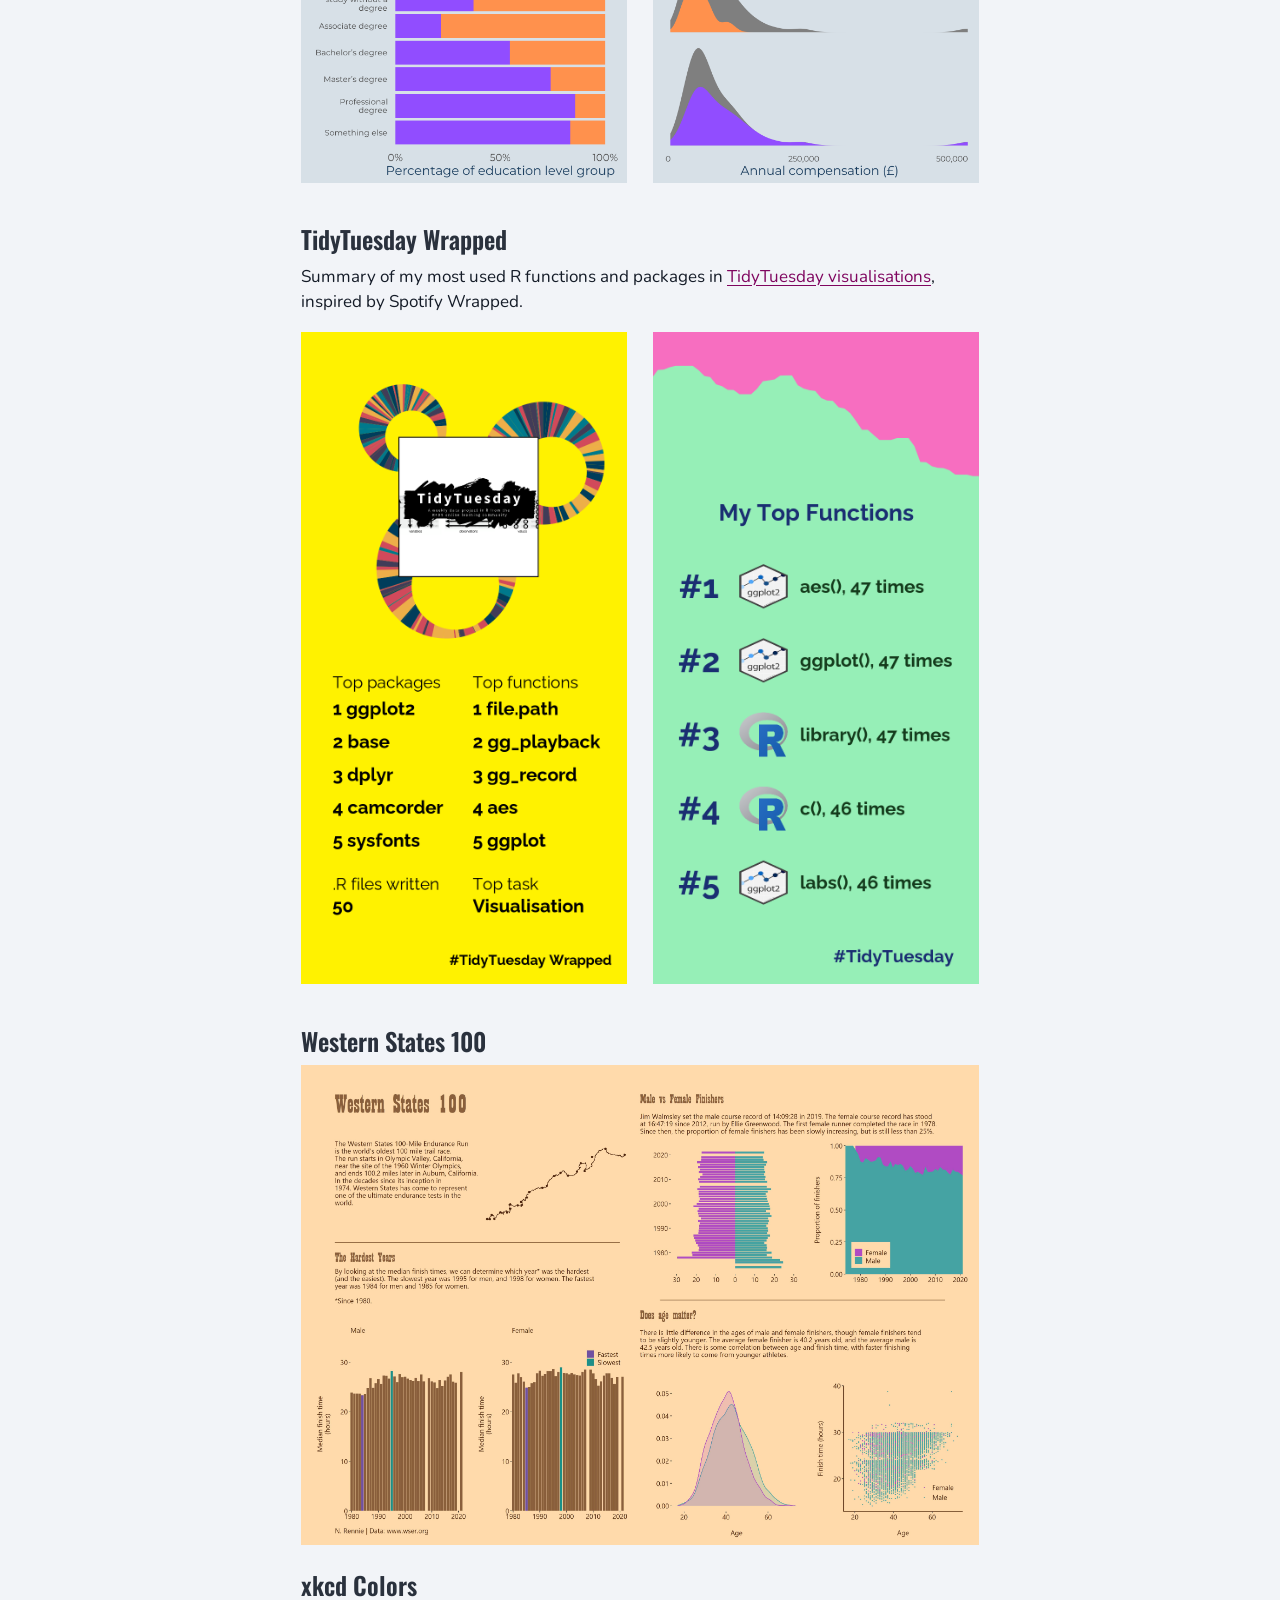
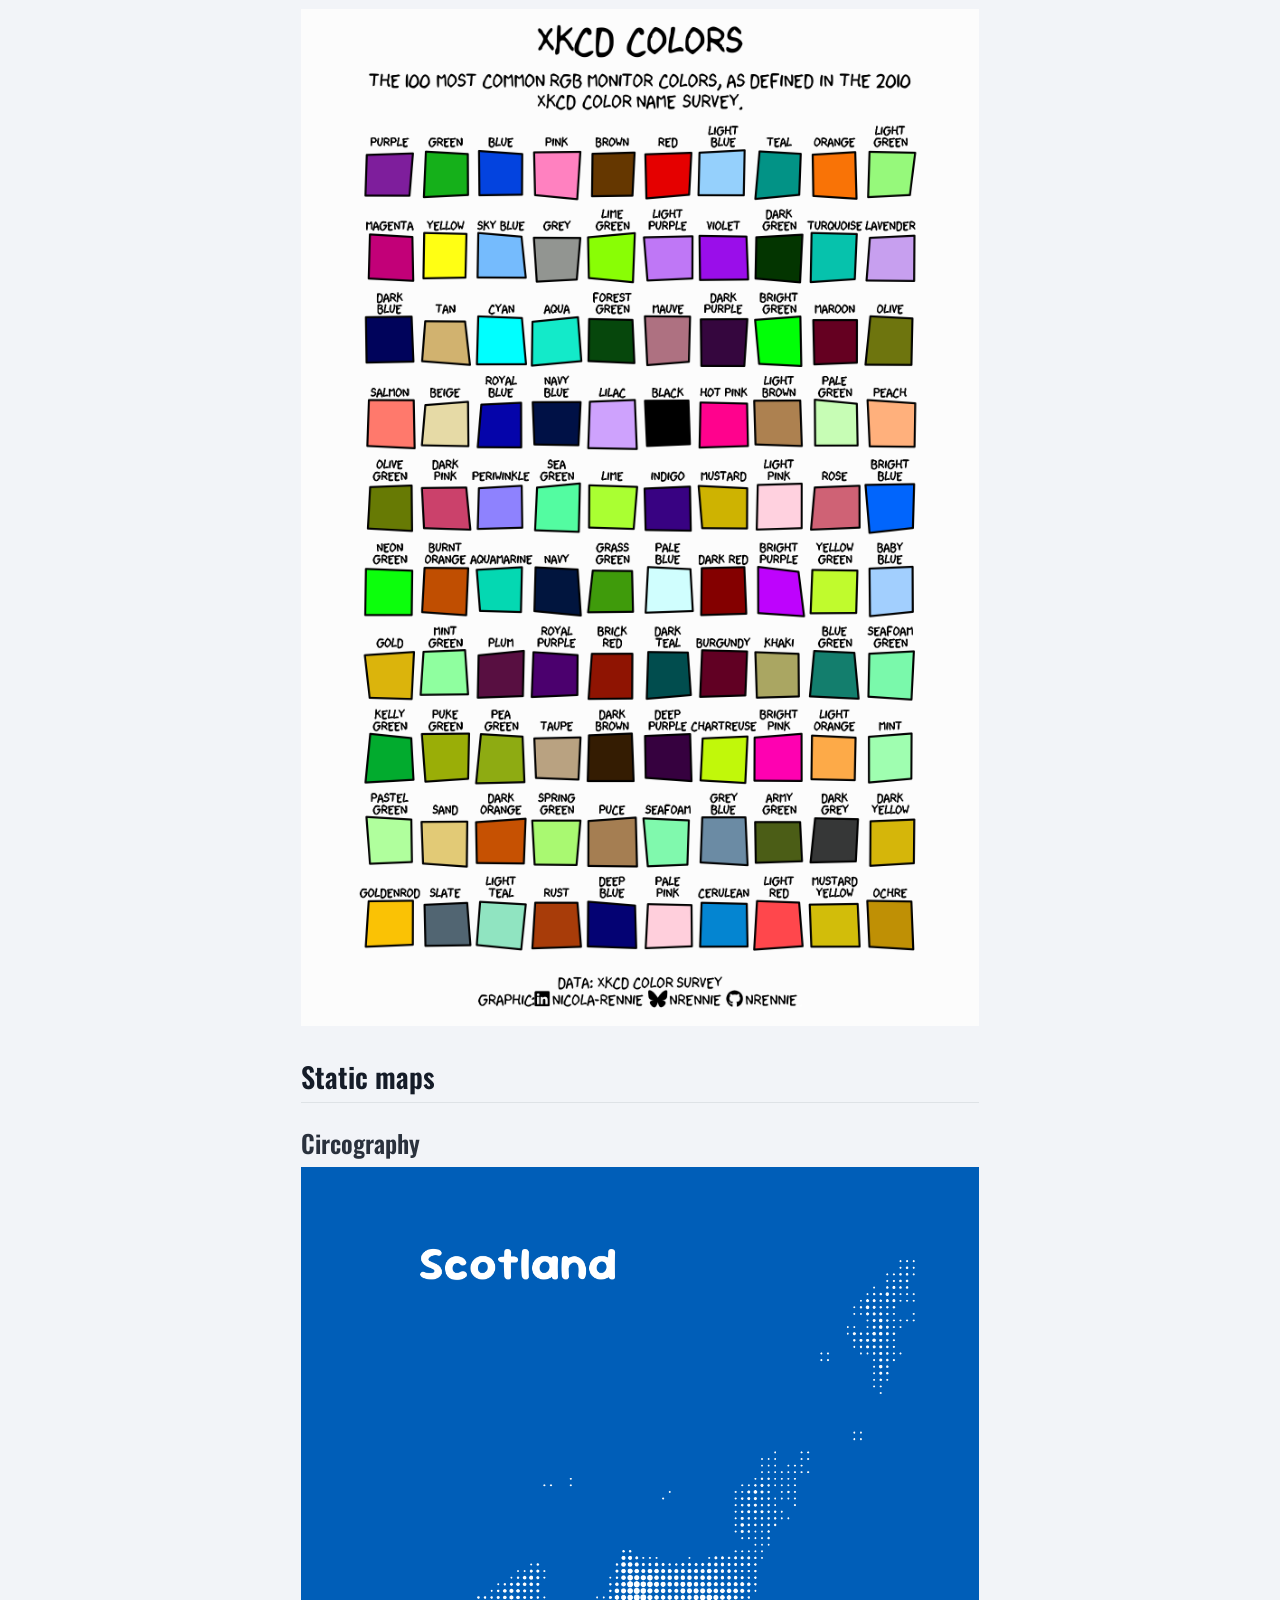
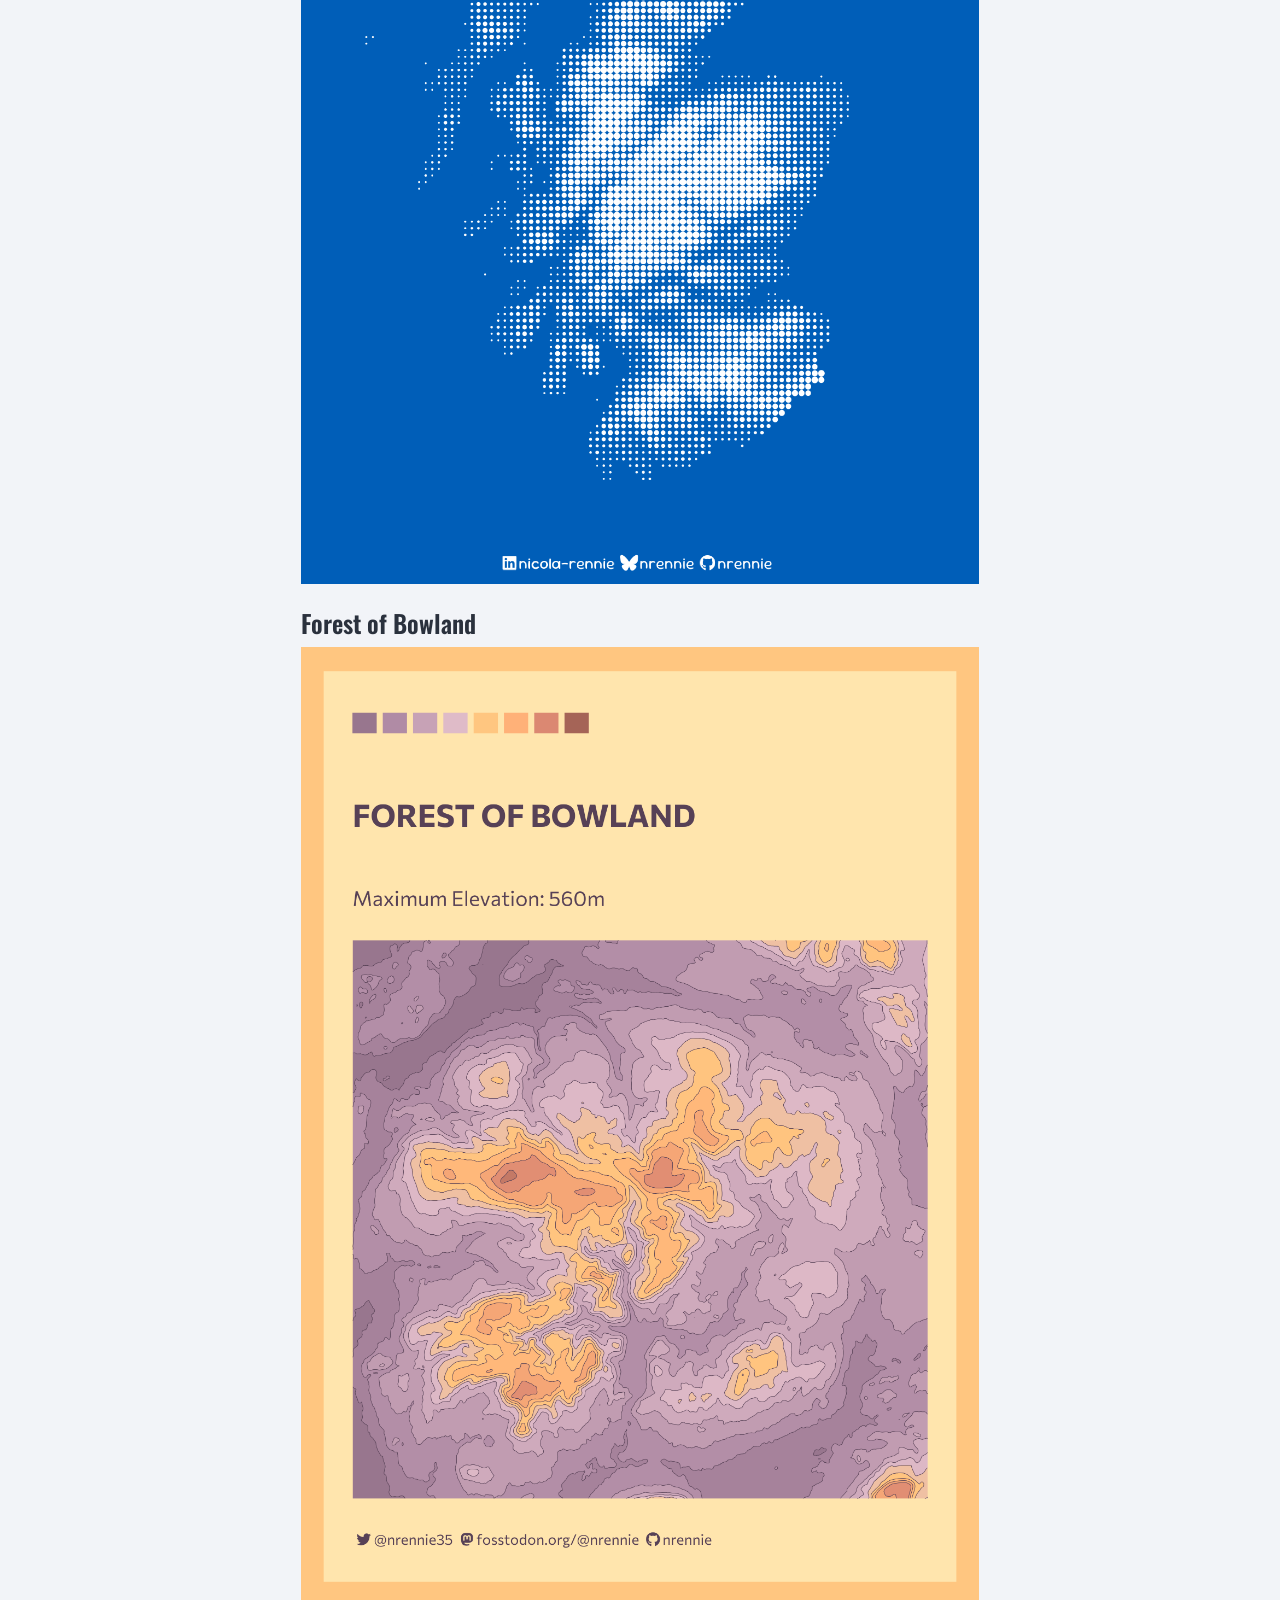
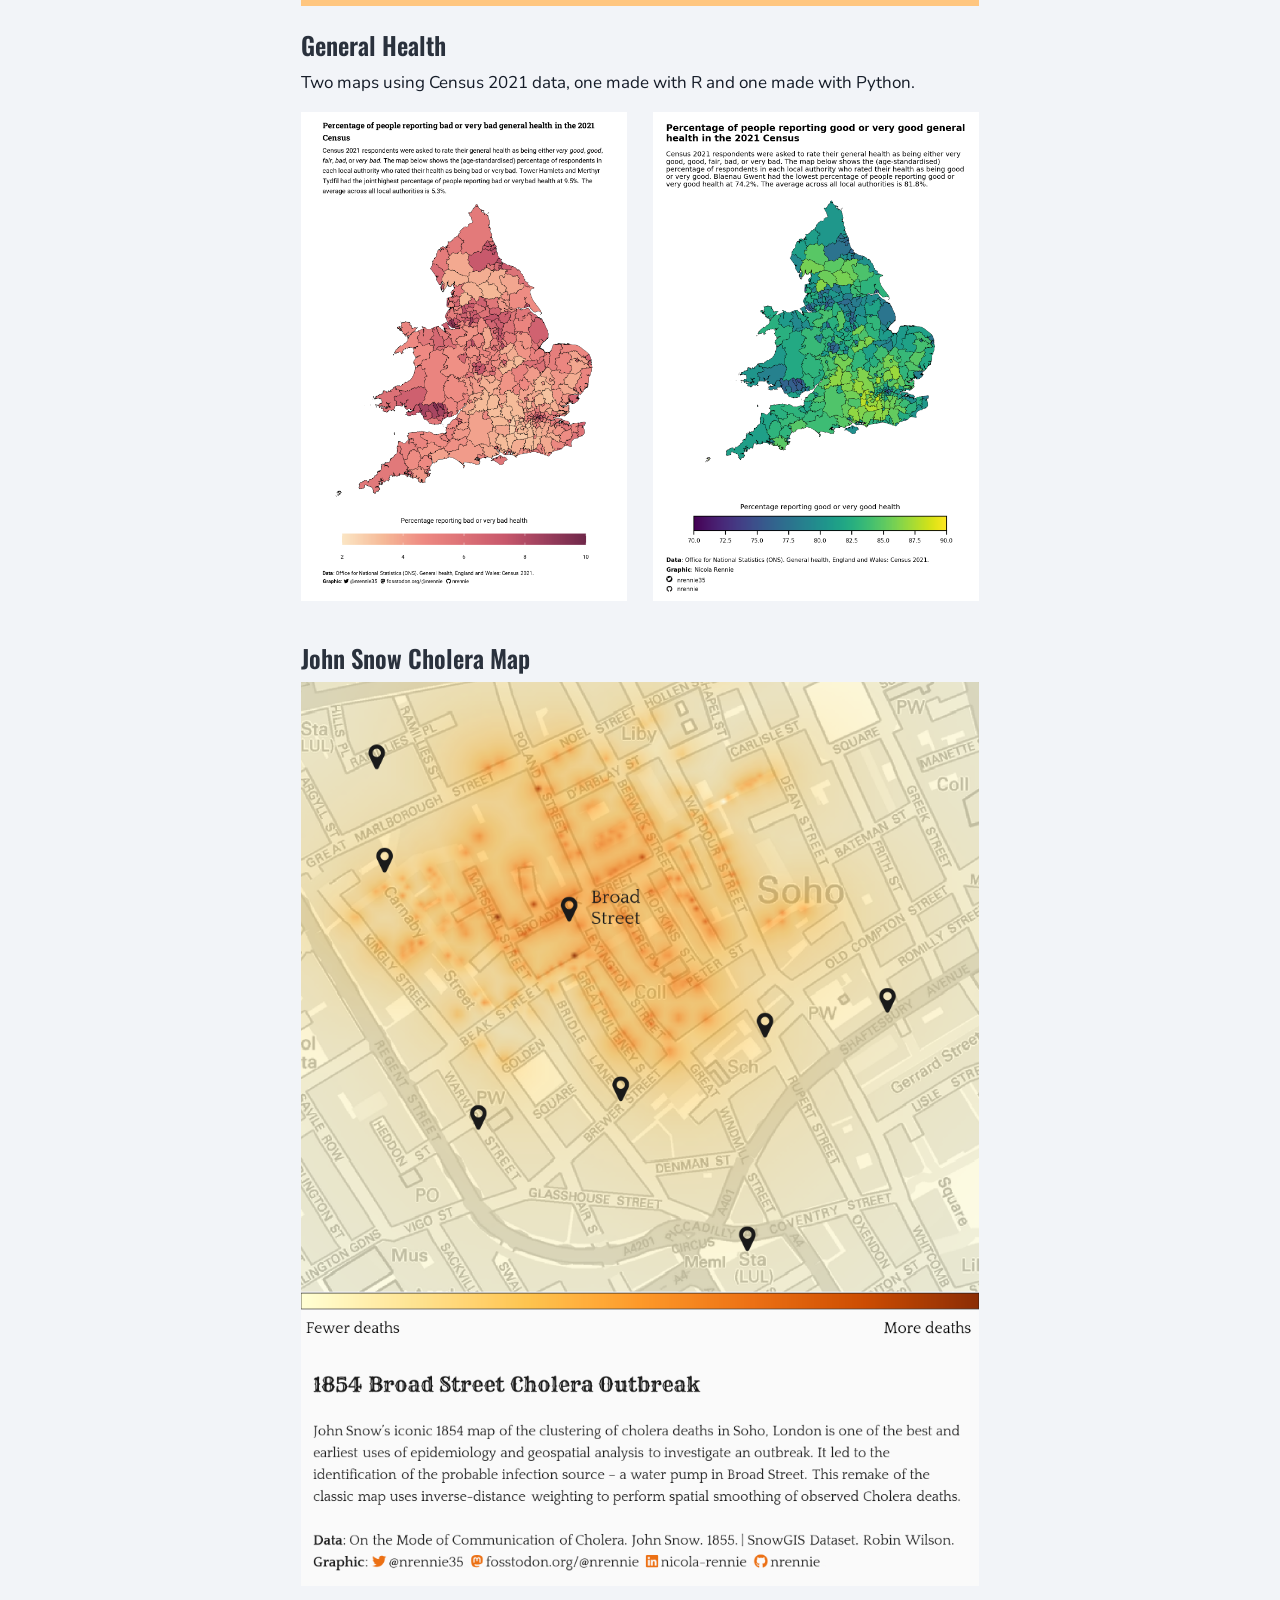
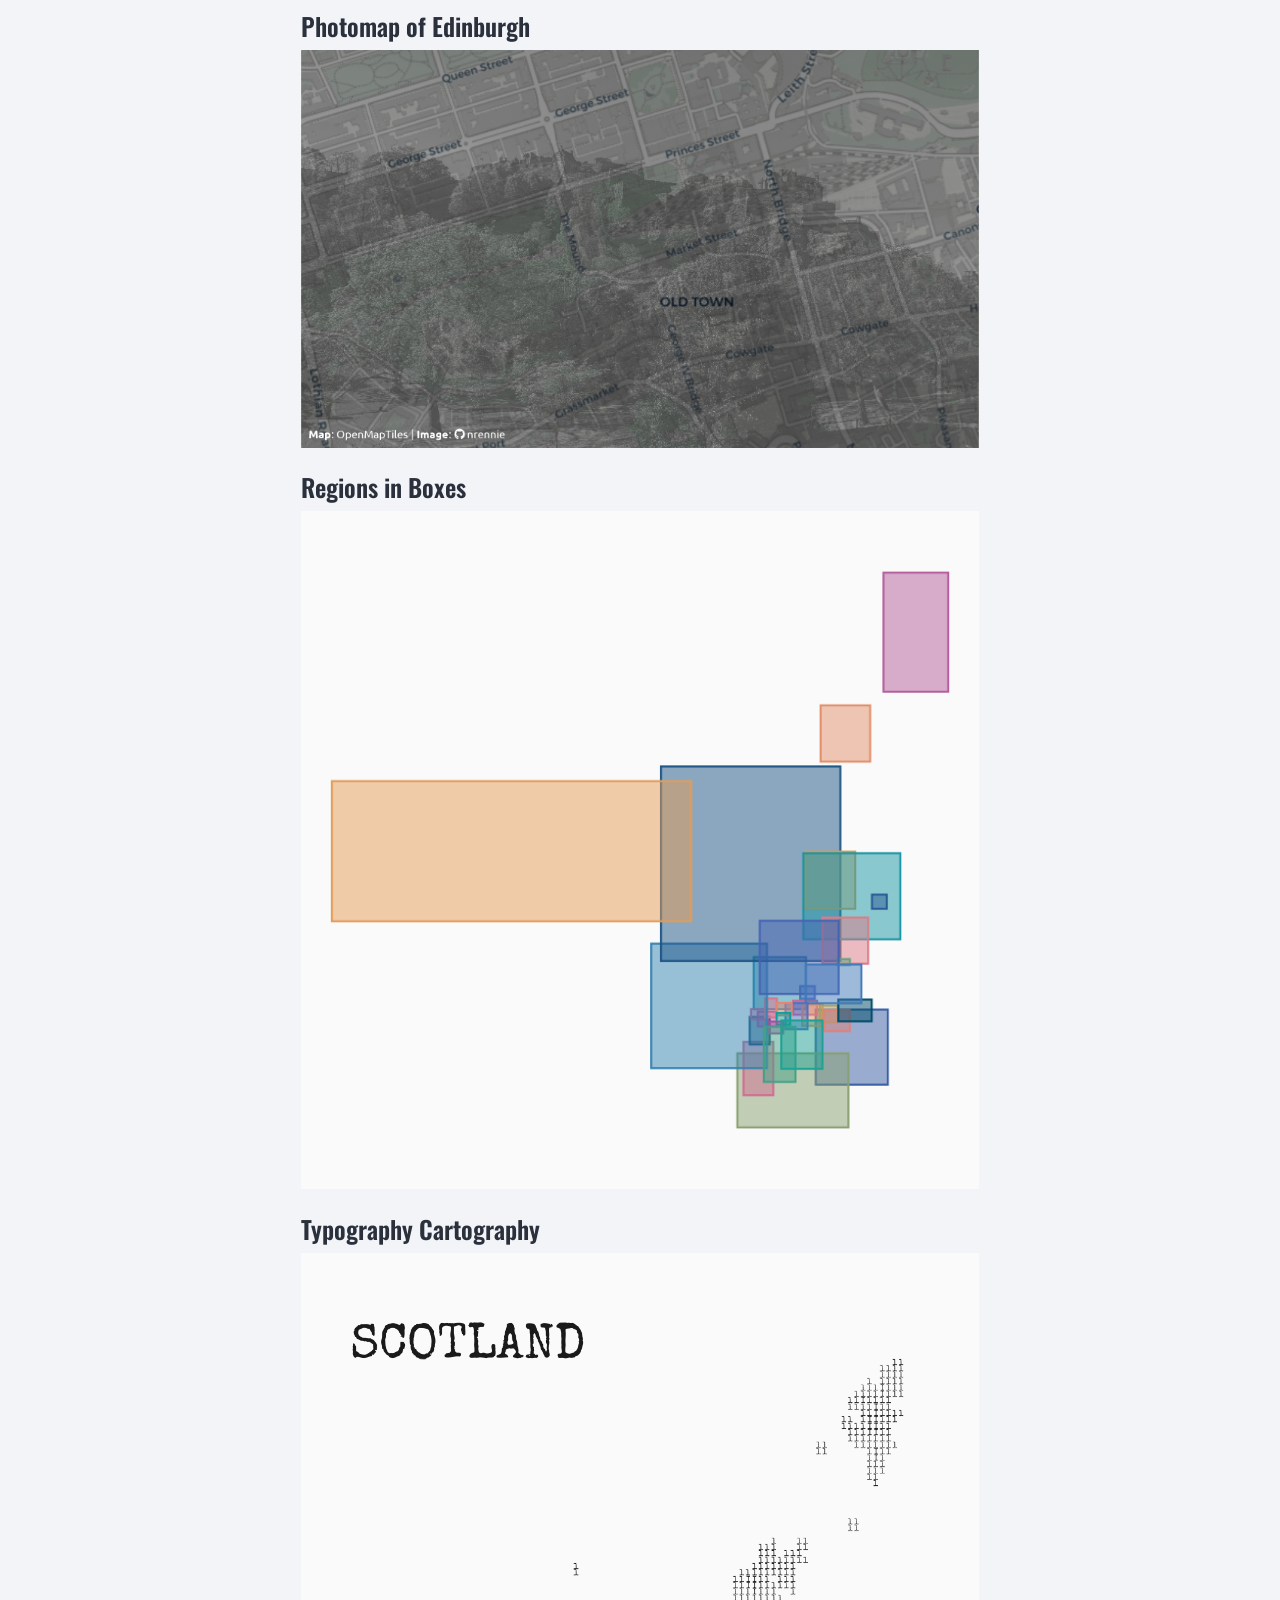
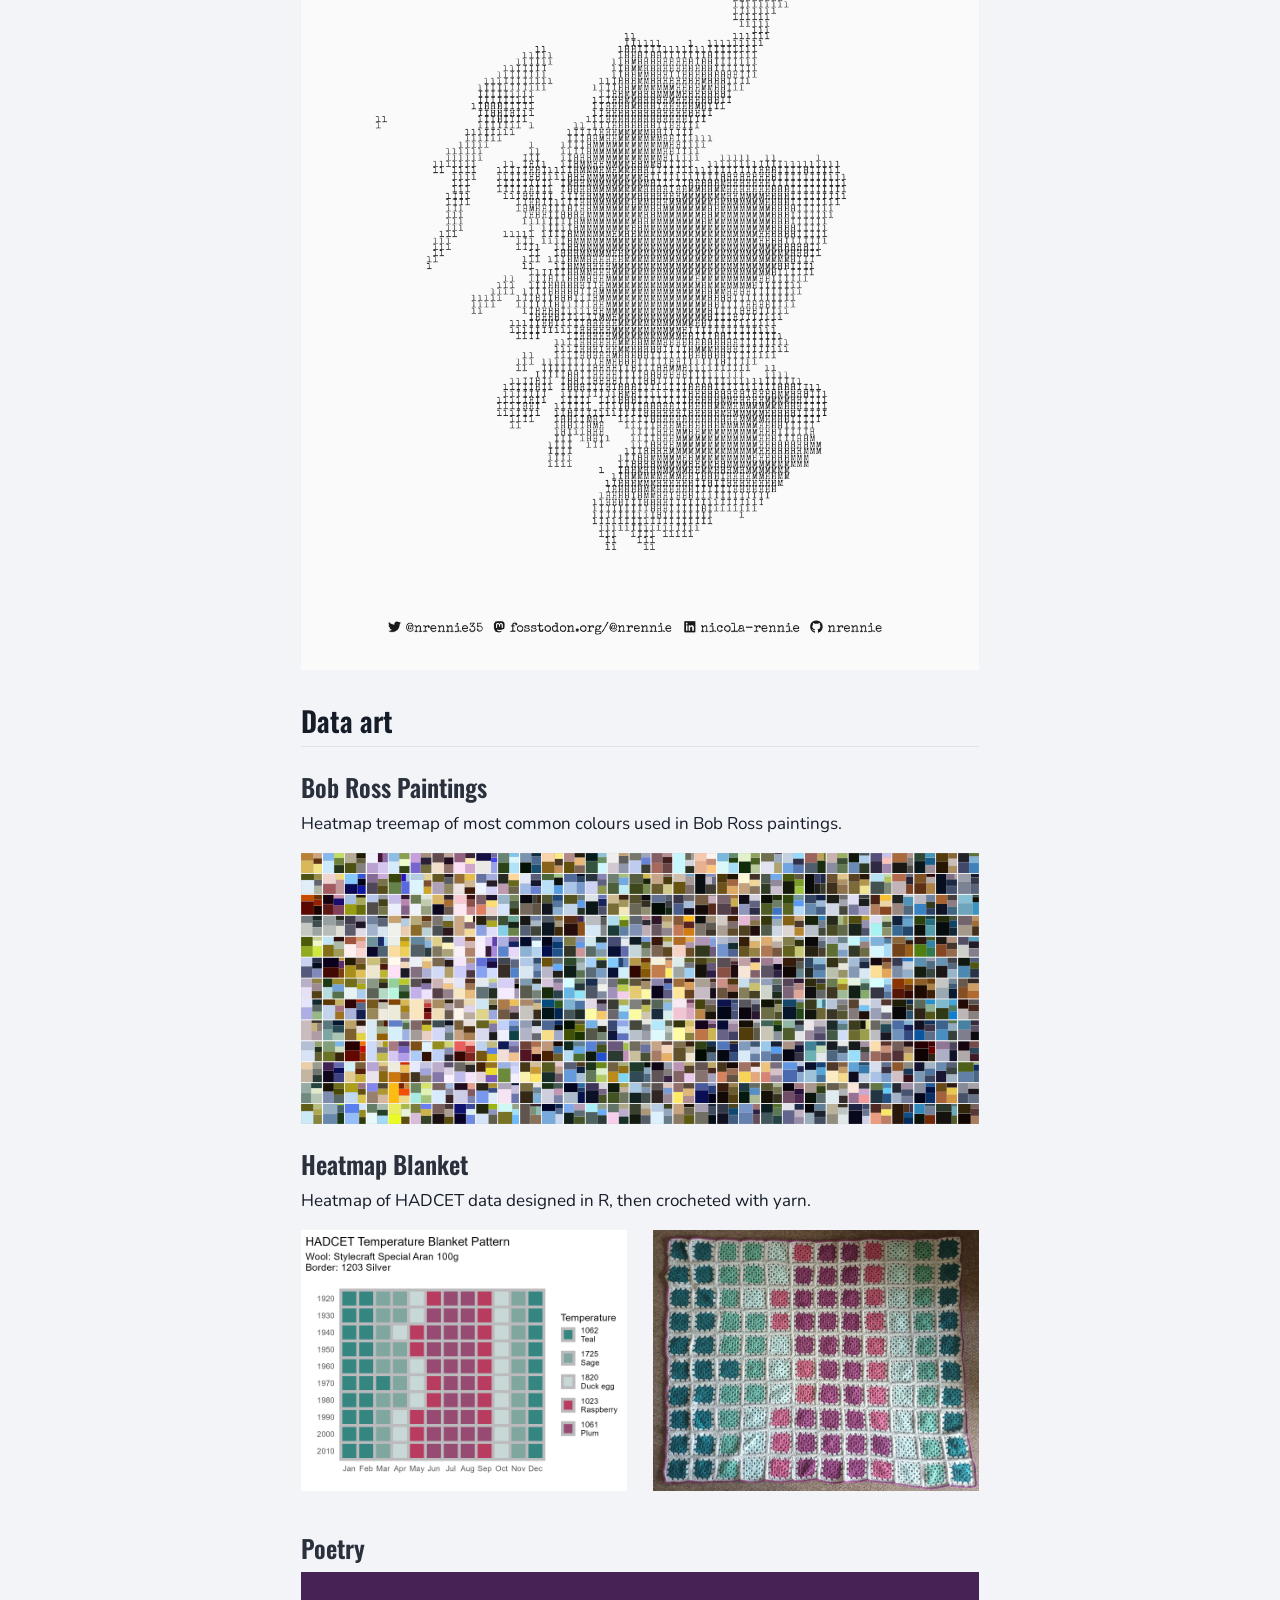
==== commit 9e809dd3: "Built site for gh-pages" ====
--- a/index.html
+++ b/index.html
@@ -84,11 +84,13 @@
 <meta property="og:description" content="">
 <meta property="og:image" content="https://nrennie.github.io/data-viz-projects/income-inequality/featured.png">
 <meta property="og:site_name" content="Data Visualisation Projects">
+<meta property="og:image:alt" content="">
 <meta property="og:image:height" content="751">
 <meta property="og:image:width" content="1162">
 <meta name="twitter:title" content="Data Visualisation Projects">
 <meta name="twitter:description" content="">
 <meta name="twitter:image" content="https://nrennie.github.io/data-viz-projects/income-inequality/featured.png">
+<meta name="twitter:image:alt" content="">
 <meta name="twitter:image-height" content="751">
 <meta name="twitter:image-width" content="1162">
 <meta name="twitter:card" content="summary_large_image">
@@ -302,6 +304,14 @@
         <li>
     <a class="dropdown-item" href="./periodic-table/index.html">
  <span class="dropdown-text">Periodic table</span></a>
+  </li>  
+        <li>
+    <a class="dropdown-item" href="./us-judges/index.html">
+ <span class="dropdown-text">U.S. Judges</span></a>
+  </li>  
+        <li>
+    <a class="dropdown-item" href="./video-game-films/index.html">
+ <span class="dropdown-text">Video Game Films</span></a>
   </li>  
     </ul>
   </li>
@@ -357,6 +367,8 @@
   <li><a href="#income-inequality" id="toc-income-inequality" class="nav-link" data-scroll-target="#income-inequality">Income Inequality</a></li>
   <li><a href="#local-council-elections" id="toc-local-council-elections" class="nav-link" data-scroll-target="#local-council-elections">Local Council Elections</a></li>
   <li><a href="#periodic-table" id="toc-periodic-table" class="nav-link" data-scroll-target="#periodic-table">Periodic Table</a></li>
+  <li><a href="#u.s.-judges" id="toc-u.s.-judges" class="nav-link" data-scroll-target="#u.s.-judges">U.S. Judges</a></li>
+  <li><a href="#video-game-films" id="toc-video-game-films" class="nav-link" data-scroll-target="#video-game-films">Video Game Films</a></li>
   </ul></li>
   </ul>
 </nav>
@@ -373,53 +385,66 @@
 
 
 <p>This site hosts a collection of <a href="https://nrennie.rbind.io/">my</a> miscellaneous data visualisation projects. This home page includes all static charts, but you can also explore different interactive visualisations via the <em>Interactive projects</em> tab.</p>
+<div class="callout callout-style-default callout-tip callout-titled">
+<div class="callout-header d-flex align-content-center">
+<div class="callout-icon-container">
+<i class="callout-icon"></i>
+</div>
+<div class="callout-title-container flex-fill">
+Tip
+</div>
+</div>
+<div class="callout-body-container callout-body">
+<p>You can find other examples of my data visualisation work in my <a href="https://nrennie.rbind.io/viz-gallery/">online gallery</a>, and discussions of my process on my <a href="https://nrennie.rbind.io/blog/">blog</a>.</p>
+</div>
+</div>
 <section id="static-charts" class="level2">
 <h2 class="anchored" data-anchor-id="static-charts">Static charts</h2>
 <section id="history-of-the-akimel-oodham" class="level3">
 <h3 class="anchored" data-anchor-id="history-of-the-akimel-oodham">History of the Akimel O’odham</h3>
-<p><a href="history-akimel-oodham/images/history.png" class="lightbox" data-gallery="quarto-lightbox-gallery-1"><img src="history-akimel-oodham/images/history.png" class="img-fluid" style="width:100.0%"></a></p>
+<p><a href="history-akimel-oodham/images/history.png" class="lightbox" data-gallery="quarto-lightbox-gallery-1"><img src="history-akimel-oodham/images/history.png" class="img-fluid" style="width:100.0%" alt=""></a></p>
 </section>
 <section id="lemur-family-tree" class="level3">
 <h3 class="anchored" data-anchor-id="lemur-family-tree">Lemur Family Tree</h3>
-<p><a href="lemur-family-tree/images/lemur-family-tree.png" class="lightbox" data-gallery="quarto-lightbox-gallery-2"><img src="lemur-family-tree/images/lemur-family-tree.png" class="img-fluid" style="width:100.0%"></a></p>
+<p><a href="lemur-family-tree/images/lemur-family-tree.png" class="lightbox" data-gallery="quarto-lightbox-gallery-2"><img src="lemur-family-tree/images/lemur-family-tree.png" class="img-fluid" style="width:100.0%" alt=""></a></p>
 </section>
 <section id="london-marathon" class="level3">
 <h3 class="anchored" data-anchor-id="london-marathon">London Marathon</h3>
-<p><a href="london-marathon/images/london-marathon.jpg" class="lightbox" data-gallery="quarto-lightbox-gallery-3"><img src="london-marathon/images/london-marathon.jpg" class="img-fluid" style="width:100.0%"></a></p>
+<p><a href="london-marathon/images/london-marathon.jpg" class="lightbox" data-gallery="quarto-lightbox-gallery-3"><img src="london-marathon/images/london-marathon.jpg" class="img-fluid" style="width:100.0%" alt=""></a></p>
 </section>
 <section id="nobel-prize-laureates" class="level3">
 <h3 class="anchored" data-anchor-id="nobel-prize-laureates">Nobel Prize Laureates</h3>
-<p><a href="nobel-prize-laureates/images/nobel_light_mode.png" class="lightbox" data-gallery="quarto-lightbox-gallery-4"><img src="nobel-prize-laureates/images/nobel_light_mode.png" class="img-fluid" style="width:100.0%"></a></p>
+<p><a href="nobel-prize-laureates/images/nobel_light_mode.png" class="lightbox" data-gallery="quarto-lightbox-gallery-4"><img src="nobel-prize-laureates/images/nobel_light_mode.png" class="img-fluid" style="width:100.0%" alt=""></a></p>
 </section>
 <section id="reading-shelf" class="level3">
 <h3 class="anchored" data-anchor-id="reading-shelf">Reading Shelf</h3>
-<p><a href="reading-shelf/images/reading-shelf.png" class="lightbox" data-gallery="quarto-lightbox-gallery-5"><img src="reading-shelf/images/reading-shelf.png" class="img-fluid" style="width:100.0%"></a></p>
+<p><a href="reading-shelf/images/reading-shelf.png" class="lightbox" data-gallery="quarto-lightbox-gallery-5"><img src="reading-shelf/images/reading-shelf.png" class="img-fluid" style="width:100.0%" alt=""></a></p>
 </section>
 <section id="reddits-al-dente-pasta" class="level3">
 <h3 class="anchored" data-anchor-id="reddits-al-dente-pasta">Reddit’s <em>al dente</em> pasta</h3>
-<p><a href="reddit-al-dente-pasta/images/pasta.png" class="lightbox" data-gallery="quarto-lightbox-gallery-6"><img src="reddit-al-dente-pasta/images/pasta.png" class="img-fluid" style="width:100.0%"></a></p>
+<p><a href="reddit-al-dente-pasta/images/pasta.png" class="lightbox" data-gallery="quarto-lightbox-gallery-6"><img src="reddit-al-dente-pasta/images/pasta.png" class="img-fluid" style="width:100.0%" alt=""></a></p>
 </section>
 <section id="sea-surface-temperatures" class="level3">
 <h3 class="anchored" data-anchor-id="sea-surface-temperatures">Sea Surface Temperatures</h3>
 <p>Submitted for the European Space Agency Little Pictures competition.</p>
-<p><a href="ESA-little-pictures/esa-little-pictures.png" class="lightbox" data-gallery="quarto-lightbox-gallery-7"><img src="ESA-little-pictures/esa-little-pictures.png" class="img-fluid" style="width:100.0%"></a></p>
+<p><a href="little-pictures/esa-little-pictures.png" class="lightbox" data-gallery="quarto-lightbox-gallery-7"><img src="little-pictures/esa-little-pictures.png" class="img-fluid" style="width:100.0%" alt=""></a></p>
 </section>
 <section id="stackoverflow-survey" class="level3">
 <h3 class="anchored" data-anchor-id="stackoverflow-survey">StackOverflow Survey</h3>
 <div class="grid">
 <div class="g-col-12 g-col-md-6">
-<p><a href="stackoverflow-survey/so_age.png" class="lightbox" data-gallery="quarto-lightbox-gallery-8"><img src="stackoverflow-survey/so_age.png" class="img-fluid" style="width:100.0%"></a></p>
+<p><a href="stackoverflow-survey/so_age.png" class="lightbox" data-gallery="quarto-lightbox-gallery-8"><img src="stackoverflow-survey/so_age.png" class="img-fluid" style="width:100.0%" alt=""></a></p>
 </div>
 <div class="g-col-12 g-col-md-6">
-<p><a href="stackoverflow-survey/so_coding.png" class="lightbox" data-gallery="quarto-lightbox-gallery-9"><img src="stackoverflow-survey/so_coding.png" class="img-fluid" style="width:100.0%"></a></p>
+<p><a href="stackoverflow-survey/so_coding.png" class="lightbox" data-gallery="quarto-lightbox-gallery-9"><img src="stackoverflow-survey/so_coding.png" class="img-fluid" style="width:100.0%" alt=""></a></p>
 </div>
 </div>
 <div class="grid">
 <div class="g-col-12 g-col-md-6">
-<p><a href="stackoverflow-survey/so_education.png" class="lightbox" data-gallery="quarto-lightbox-gallery-10"><img src="stackoverflow-survey/so_education.png" class="img-fluid" style="width:100.0%"></a></p>
+<p><a href="stackoverflow-survey/so_education.png" class="lightbox" data-gallery="quarto-lightbox-gallery-10"><img src="stackoverflow-survey/so_education.png" class="img-fluid" style="width:100.0%" alt=""></a></p>
 </div>
 <div class="g-col-12 g-col-md-6">
-<p><a href="stackoverflow-survey/so_salary.png" class="lightbox" data-gallery="quarto-lightbox-gallery-11"><img src="stackoverflow-survey/so_salary.png" class="img-fluid" style="width:100.0%"></a></p>
+<p><a href="stackoverflow-survey/so_salary.png" class="lightbox" data-gallery="quarto-lightbox-gallery-11"><img src="stackoverflow-survey/so_salary.png" class="img-fluid" style="width:100.0%" alt=""></a></p>
 </div>
 </div>
 </section>
@@ -428,59 +453,59 @@
 <p>Summary of my most used R functions and packages in <a href="https://github.com/nrennie/tidytuesday">TidyTuesday visualisations</a>, inspired by Spotify Wrapped.</p>
 <div class="grid">
 <div class="g-col-12 g-col-md-6">
-<p><a href="tidytuesday-wrapped/images/tidytuesday-wrapped-2023.png" class="lightbox" data-gallery="quarto-lightbox-gallery-12"><img src="tidytuesday-wrapped/images/tidytuesday-wrapped-2023.png" class="img-fluid" style="width:100.0%"></a></p>
+<p><a href="tidytuesday-wrapped/images/tidytuesday-wrapped-2023.png" class="lightbox" data-gallery="quarto-lightbox-gallery-12"><img src="tidytuesday-wrapped/images/tidytuesday-wrapped-2023.png" class="img-fluid" style="width:100.0%" alt=""></a></p>
 </div>
 <div class="g-col-12 g-col-md-6">
-<p><a href="tidytuesday-wrapped/images/tidytuesday-wrapped-2022.png" class="lightbox" data-gallery="quarto-lightbox-gallery-13"><img src="tidytuesday-wrapped/images/tidytuesday-wrapped-2022.png" class="img-fluid" style="width:100.0%"></a></p>
+<p><a href="tidytuesday-wrapped/images/tidytuesday-wrapped-2022.png" class="lightbox" data-gallery="quarto-lightbox-gallery-13"><img src="tidytuesday-wrapped/images/tidytuesday-wrapped-2022.png" class="img-fluid" style="width:100.0%" alt=""></a></p>
 </div>
 </div>
 </section>
 <section id="western-states-100" class="level3">
 <h3 class="anchored" data-anchor-id="western-states-100">Western States 100</h3>
-<p><a href="western-states-100/western-states-100.jpg" class="lightbox" data-gallery="quarto-lightbox-gallery-14"><img src="western-states-100/western-states-100.jpg" class="img-fluid" style="width:100.0%"></a></p>
+<p><a href="western-states-100/western-states-100.jpg" class="lightbox" data-gallery="quarto-lightbox-gallery-14"><img src="western-states-100/western-states-100.jpg" class="img-fluid" style="width:100.0%" alt=""></a></p>
 </section>
 <section id="xkcd-colors" class="level3">
 <h3 class="anchored" data-anchor-id="xkcd-colors">xkcd Colors</h3>
-<p><a href="xkcd-colors/images/xkcd-colors.png" class="lightbox" data-gallery="quarto-lightbox-gallery-15"><img src="xkcd-colors/images/xkcd-colors.png" class="img-fluid" style="width:100.0%"></a></p>
+<p><a href="xkcd-colors/images/xkcd-colors.png" class="lightbox" data-gallery="quarto-lightbox-gallery-15"><img src="xkcd-colors/images/xkcd-colors.png" class="img-fluid" style="width:100.0%" alt=""></a></p>
 </section>
 </section>
 <section id="static-maps" class="level2">
 <h2 class="anchored" data-anchor-id="static-maps">Static maps</h2>
 <section id="circography" class="level3">
 <h3 class="anchored" data-anchor-id="circography">Circography</h3>
-<p><a href="circography/images/circography.png" class="lightbox" data-gallery="quarto-lightbox-gallery-16"><img src="circography/images/circography.png" class="img-fluid" style="width:100.0%"></a></p>
+<p><a href="circography-maps/images/circography.png" class="lightbox" data-gallery="quarto-lightbox-gallery-16"><img src="circography-maps/images/circography.png" class="img-fluid" style="width:100.0%" alt=""></a></p>
 </section>
 <section id="forest-of-bowland" class="level3">
 <h3 class="anchored" data-anchor-id="forest-of-bowland">Forest of Bowland</h3>
-<p><a href="forest-of-bowland/images/forest-of-bowland.png" class="lightbox" data-gallery="quarto-lightbox-gallery-17"><img src="forest-of-bowland/images/forest-of-bowland.png" class="img-fluid" style="width:100.0%"></a></p>
+<p><a href="forest-of-bowland/images/forest-of-bowland.png" class="lightbox" data-gallery="quarto-lightbox-gallery-17"><img src="forest-of-bowland/images/forest-of-bowland.png" class="img-fluid" style="width:100.0%" alt=""></a></p>
 </section>
 <section id="general-health" class="level3">
 <h3 class="anchored" data-anchor-id="general-health">General Health</h3>
 <p>Two maps using Census 2021 data, one made with R and one made with Python.</p>
 <div class="grid">
 <div class="g-col-12 g-col-md-6">
-<p><a href="general-health/images/general-health-2021-census-a.png" class="lightbox" data-gallery="quarto-lightbox-gallery-18"><img src="general-health/images/general-health-2021-census-a.png" class="img-fluid" style="width:100.0%"></a></p>
+<p><a href="general-health/images/general-health-2021-census-a.png" class="lightbox" data-gallery="quarto-lightbox-gallery-18"><img src="general-health/images/general-health-2021-census-a.png" class="img-fluid" style="width:100.0%" alt=""></a></p>
 </div>
 <div class="g-col-12 g-col-md-6">
-<p><a href="general-health/images/general-health-2021-census-b.png" class="lightbox" data-gallery="quarto-lightbox-gallery-19"><img src="general-health/images/general-health-2021-census-b.png" class="img-fluid" style="width:100.0%"></a></p>
+<p><a href="general-health/images/general-health-2021-census-b.png" class="lightbox" data-gallery="quarto-lightbox-gallery-19"><img src="general-health/images/general-health-2021-census-b.png" class="img-fluid" style="width:100.0%" alt=""></a></p>
 </div>
 </div>
 </section>
 <section id="john-snow-cholera-map" class="level3">
 <h3 class="anchored" data-anchor-id="john-snow-cholera-map">John Snow Cholera Map</h3>
-<p><a href="john-snow-cholera-map/images/john-snow-cholera-map-nrennie.png" class="lightbox" data-gallery="quarto-lightbox-gallery-20"><img src="john-snow-cholera-map/images/john-snow-cholera-map-nrennie.png" class="img-fluid" style="width:100.0%"></a></p>
+<p><a href="john-snow-cholera-map/images/john-snow-cholera-map-nrennie.png" class="lightbox" data-gallery="quarto-lightbox-gallery-20"><img src="john-snow-cholera-map/images/john-snow-cholera-map-nrennie.png" class="img-fluid" style="width:100.0%" alt=""></a></p>
 </section>
 <section id="photomap-of-edinburgh" class="level3">
 <h3 class="anchored" data-anchor-id="photomap-of-edinburgh">Photomap of Edinburgh</h3>
-<p><a href="photo-map-edinburgh/images/map.png" class="lightbox" data-gallery="quarto-lightbox-gallery-21"><img src="photo-map-edinburgh/images/map.png" class="img-fluid" style="width:100.0%"></a></p>
+<p><a href="photo-map-edinburgh/images/map.png" class="lightbox" data-gallery="quarto-lightbox-gallery-21"><img src="photo-map-edinburgh/images/map.png" class="img-fluid" style="width:100.0%" alt=""></a></p>
 </section>
 <section id="regions-in-boxes" class="level3">
 <h3 class="anchored" data-anchor-id="regions-in-boxes">Regions in Boxes</h3>
-<p><a href="regions-in-boxes/images/scotland.png" class="lightbox" data-gallery="quarto-lightbox-gallery-22"><img src="regions-in-boxes/images/scotland.png" class="img-fluid" style="width:100.0%"></a></p>
+<p><a href="regions-in-boxes/images/scotland.png" class="lightbox" data-gallery="quarto-lightbox-gallery-22"><img src="regions-in-boxes/images/scotland.png" class="img-fluid" style="width:100.0%" alt=""></a></p>
 </section>
 <section id="typography-cartography" class="level3">
 <h3 class="anchored" data-anchor-id="typography-cartography">Typography Cartography</h3>
-<p><a href="typography-cartography/images/typography-cartography.png" class="lightbox" data-gallery="quarto-lightbox-gallery-23"><img src="typography-cartography/images/typography-cartography.png" class="img-fluid" style="width:100.0%"></a></p>
+<p><a href="typography-cartography/images/typography-cartography.png" class="lightbox" data-gallery="quarto-lightbox-gallery-23"><img src="typography-cartography/images/typography-cartography.png" class="img-fluid" style="width:100.0%" alt=""></a></p>
 </section>
 </section>
 <section id="data-art" class="level2">
@@ -488,35 +513,35 @@
 <section id="bob-ross-paintings" class="level3">
 <h3 class="anchored" data-anchor-id="bob-ross-paintings">Bob Ross Paintings</h3>
 <p>Heatmap treemap of most common colours used in Bob Ross paintings.</p>
-<p><a href="bob-ross-paintings/images/bob-ross-paintings.png" class="lightbox" data-gallery="quarto-lightbox-gallery-24"><img src="bob-ross-paintings/images/bob-ross-paintings.png" class="img-fluid" style="width:100.0%"></a></p>
+<p><a href="bob-ross-paintings/images/bob-ross-paintings.png" class="lightbox" data-gallery="quarto-lightbox-gallery-24"><img src="bob-ross-paintings/images/bob-ross-paintings.png" class="img-fluid" style="width:100.0%" alt=""></a></p>
 </section>
 <section id="heatmap-blanket" class="level3">
 <h3 class="anchored" data-anchor-id="heatmap-blanket">Heatmap Blanket</h3>
 <p>Heatmap of HADCET data designed in R, then crocheted with yarn.</p>
 <div class="grid">
 <div class="g-col-12 g-col-md-6">
-<p><a href="heatmap-blanket/images/heatmap-blanket-pattern.png" class="lightbox" data-gallery="quarto-lightbox-gallery-25"><img src="heatmap-blanket/images/heatmap-blanket-pattern.png" class="img-fluid" style="width:100.0%"></a></p>
+<p><a href="heatmap-blanket/images/heatmap-blanket-pattern.png" class="lightbox" data-gallery="quarto-lightbox-gallery-25"><img src="heatmap-blanket/images/heatmap-blanket-pattern.png" class="img-fluid" style="width:100.0%" alt=""></a></p>
 </div>
 <div class="g-col-12 g-col-md-6">
-<p><a href="heatmap-blanket/images/heatmap-blanket.jpg" class="lightbox" data-gallery="quarto-lightbox-gallery-26"><img src="heatmap-blanket/images/heatmap-blanket.jpg" class="img-fluid" style="width:100.0%"></a></p>
+<p><a href="heatmap-blanket/images/heatmap-blanket.jpg" class="lightbox" data-gallery="quarto-lightbox-gallery-26"><img src="heatmap-blanket/images/heatmap-blanket.jpg" class="img-fluid" style="width:100.0%" alt=""></a></p>
 </div>
 </div>
 </section>
 <section id="poetry" class="level3">
 <h3 class="anchored" data-anchor-id="poetry">Poetry</h3>
-<p><a href="poetry/images/still-i-rise-v1.png" class="lightbox" data-gallery="quarto-lightbox-gallery-27"><img src="poetry/images/still-i-rise-v1.png" class="img-fluid" style="width:100.0%"></a></p>
+<p><a href="poetry-art/images/still-i-rise-v1.png" class="lightbox" data-gallery="quarto-lightbox-gallery-27"><img src="poetry-art/images/still-i-rise-v1.png" class="img-fluid" style="width:100.0%" alt=""></a></p>
 </section>
 <section id="shakespeares-sonnets" class="level3">
 <h3 class="anchored" data-anchor-id="shakespeares-sonnets">Shakespeare’s Sonnets</h3>
 <div class="grid">
 <div class="g-col-12 g-col-md-4">
-<p><a href="shakespeares-sonnets/images/sonnetCLIII.png" class="lightbox" data-gallery="quarto-lightbox-gallery-28"><img src="shakespeares-sonnets/images/sonnetCLIII.png" class="img-fluid" style="width:100.0%"></a></p>
+<p><a href="shakespeares-sonnets/images/sonnetCLIII.png" class="lightbox" data-gallery="quarto-lightbox-gallery-28"><img src="shakespeares-sonnets/images/sonnetCLIII.png" class="img-fluid" style="width:100.0%" alt=""></a></p>
 </div>
 <div class="g-col-12 g-col-md-4">
-<p><a href="shakespeares-sonnets/images/sonnetCXLIX.png" class="lightbox" data-gallery="quarto-lightbox-gallery-29"><img src="shakespeares-sonnets/images/sonnetCXLIX.png" class="img-fluid" style="width:100.0%"></a></p>
+<p><a href="shakespeares-sonnets/images/sonnetCXLIX.png" class="lightbox" data-gallery="quarto-lightbox-gallery-29"><img src="shakespeares-sonnets/images/sonnetCXLIX.png" class="img-fluid" style="width:100.0%" alt=""></a></p>
 </div>
 <div class="g-col-12 g-col-md-4">
-<p><a href="shakespeares-sonnets/images/sonnetXVIII.png" class="lightbox" data-gallery="quarto-lightbox-gallery-30"><img src="shakespeares-sonnets/images/sonnetXVIII.png" class="img-fluid" style="width:100.0%"></a></p>
+<p><a href="shakespeares-sonnets/images/sonnetXVIII.png" class="lightbox" data-gallery="quarto-lightbox-gallery-30"><img src="shakespeares-sonnets/images/sonnetXVIII.png" class="img-fluid" style="width:100.0%" alt=""></a></p>
 </div>
 </div>
 </section>
@@ -526,17 +551,27 @@
 <section id="income-inequality" class="level3">
 <h3 class="anchored" data-anchor-id="income-inequality">Income Inequality</h3>
 <p>Explore the <a href=".\income-inequality/">interactive version</a>.</p>
-<p><a href="income-inequality/featured.png" class="lightbox" data-gallery="quarto-lightbox-gallery-31"><img src="income-inequality/featured.png" class="img-fluid" style="width:100.0%"></a></p>
+<p><a href="income-inequality/featured.png" class="lightbox" data-gallery="quarto-lightbox-gallery-31"><img src="income-inequality/featured.png" class="img-fluid" style="width:100.0%" alt=""></a></p>
 </section>
 <section id="local-council-elections" class="level3">
 <h3 class="anchored" data-anchor-id="local-council-elections">Local Council Elections</h3>
 <p>Explore the <a href=".\local-council-elections/">interactive version</a>.</p>
-<p><a href="local-council-elections/featured.png" class="lightbox" data-gallery="quarto-lightbox-gallery-32"><img src="local-council-elections/featured.png" class="img-fluid" style="width:100.0%"></a></p>
+<p><a href="local-council-elections/featured.png" class="lightbox" data-gallery="quarto-lightbox-gallery-32"><img src="local-council-elections/featured.png" class="img-fluid" style="width:100.0%" alt=""></a></p>
 </section>
 <section id="periodic-table" class="level3">
 <h3 class="anchored" data-anchor-id="periodic-table">Periodic Table</h3>
 <p>Explore the <a href=".\periodic-table/">interactive version</a>.</p>
-<p><a href="periodic-table/featured.png" class="lightbox" data-gallery="quarto-lightbox-gallery-33"><img src="periodic-table/featured.png" class="img-fluid" style="width:100.0%"></a></p>
+<p><a href="periodic-table/featured.png" class="lightbox" data-gallery="quarto-lightbox-gallery-33"><img src="periodic-table/featured.png" class="img-fluid" style="width:100.0%" alt=""></a></p>
+</section>
+<section id="u.s.-judges" class="level3">
+<h3 class="anchored" data-anchor-id="u.s.-judges">U.S. Judges</h3>
+<p>Explore the <a href=".\us-judges/">interactive version</a>.</p>
+<p><a href="us-judges/featured.png" class="lightbox" data-gallery="quarto-lightbox-gallery-34"><img src="us-judges/featured.png" class="img-fluid" style="width:100.0%" alt=""></a></p>
+</section>
+<section id="video-game-films" class="level3">
+<h3 class="anchored" data-anchor-id="video-game-films">Video Game Films</h3>
+<p>Explore the <a href=".\video-game-films/">interactive version</a>.</p>
+<p><a href="video-game-films/featured.gif" class="lightbox" data-gallery="quarto-lightbox-gallery-35"><img src="video-game-films/featured.gif" class="img-fluid" style="width:100.0%" alt=""></a></p>
 <div class="callout callout-style-default callout-tip callout-titled">
 <div class="callout-header d-flex align-content-center">
 <div class="callout-icon-container">
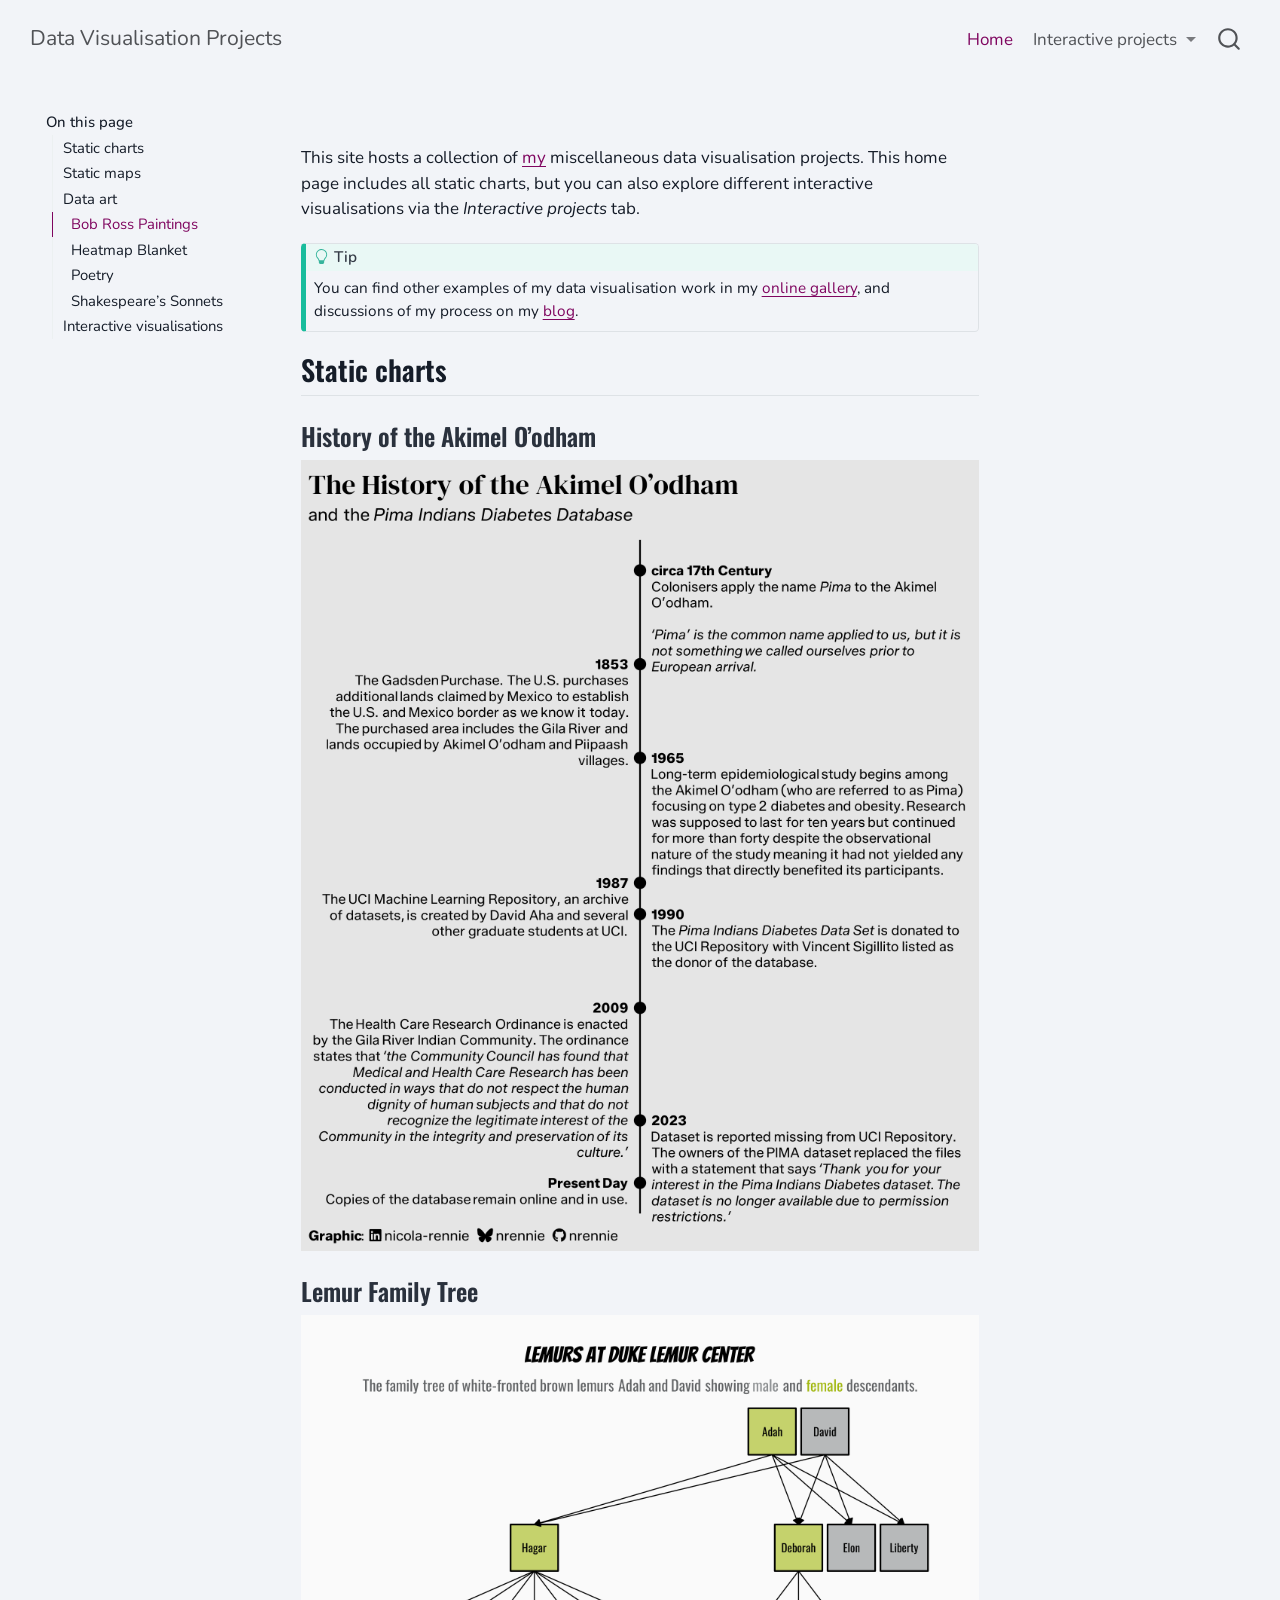
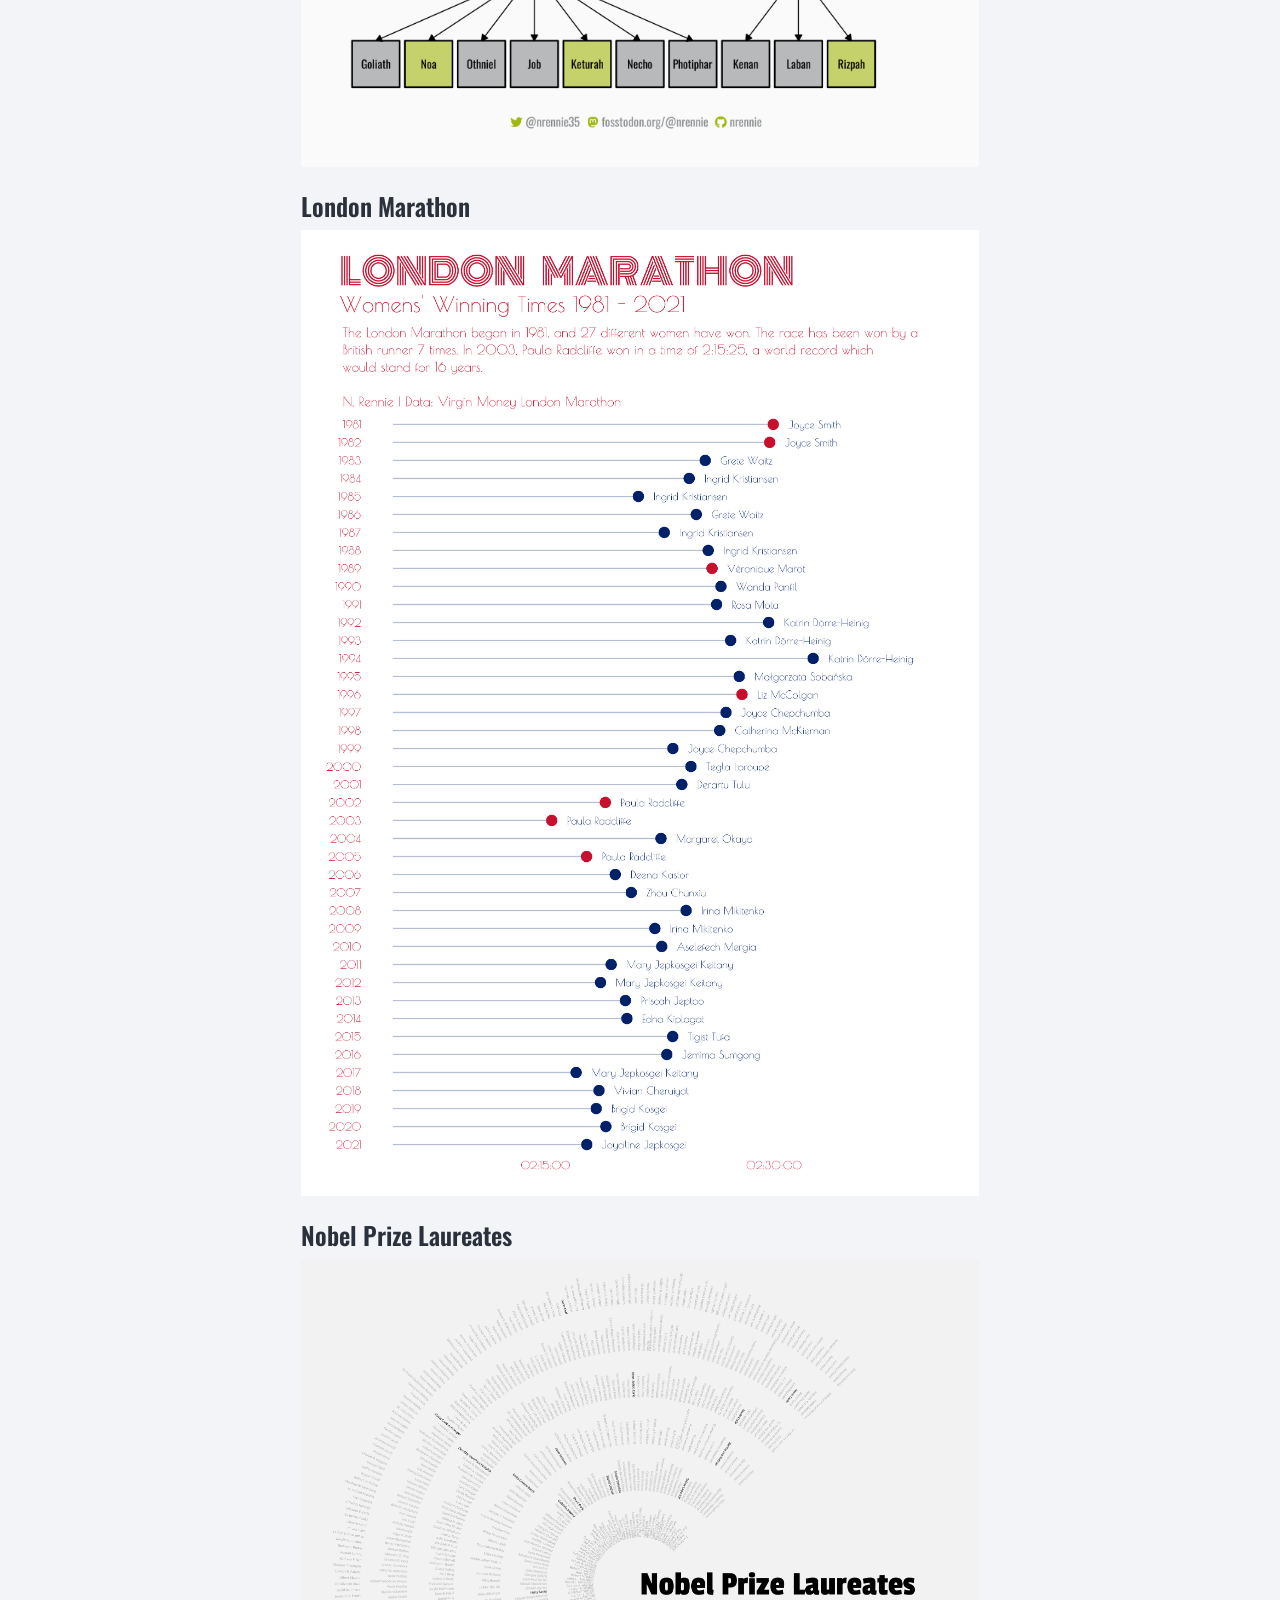
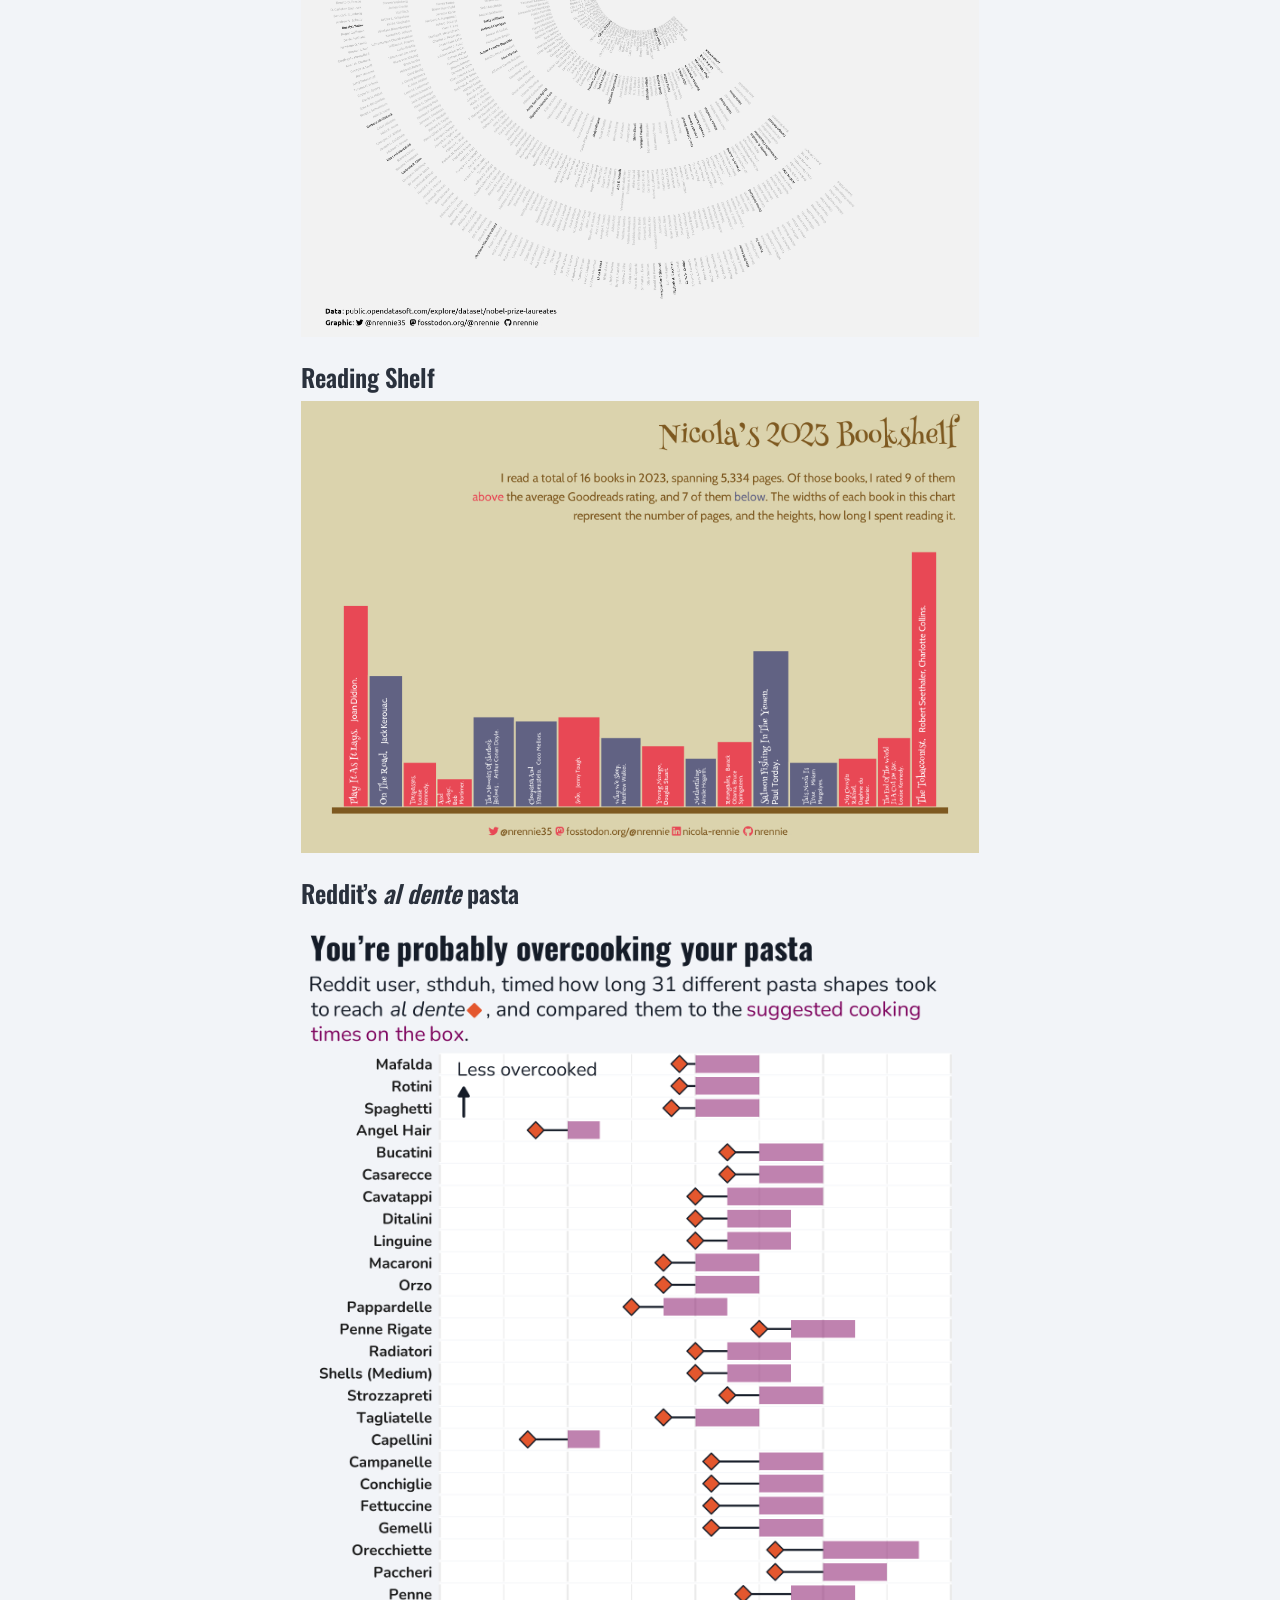
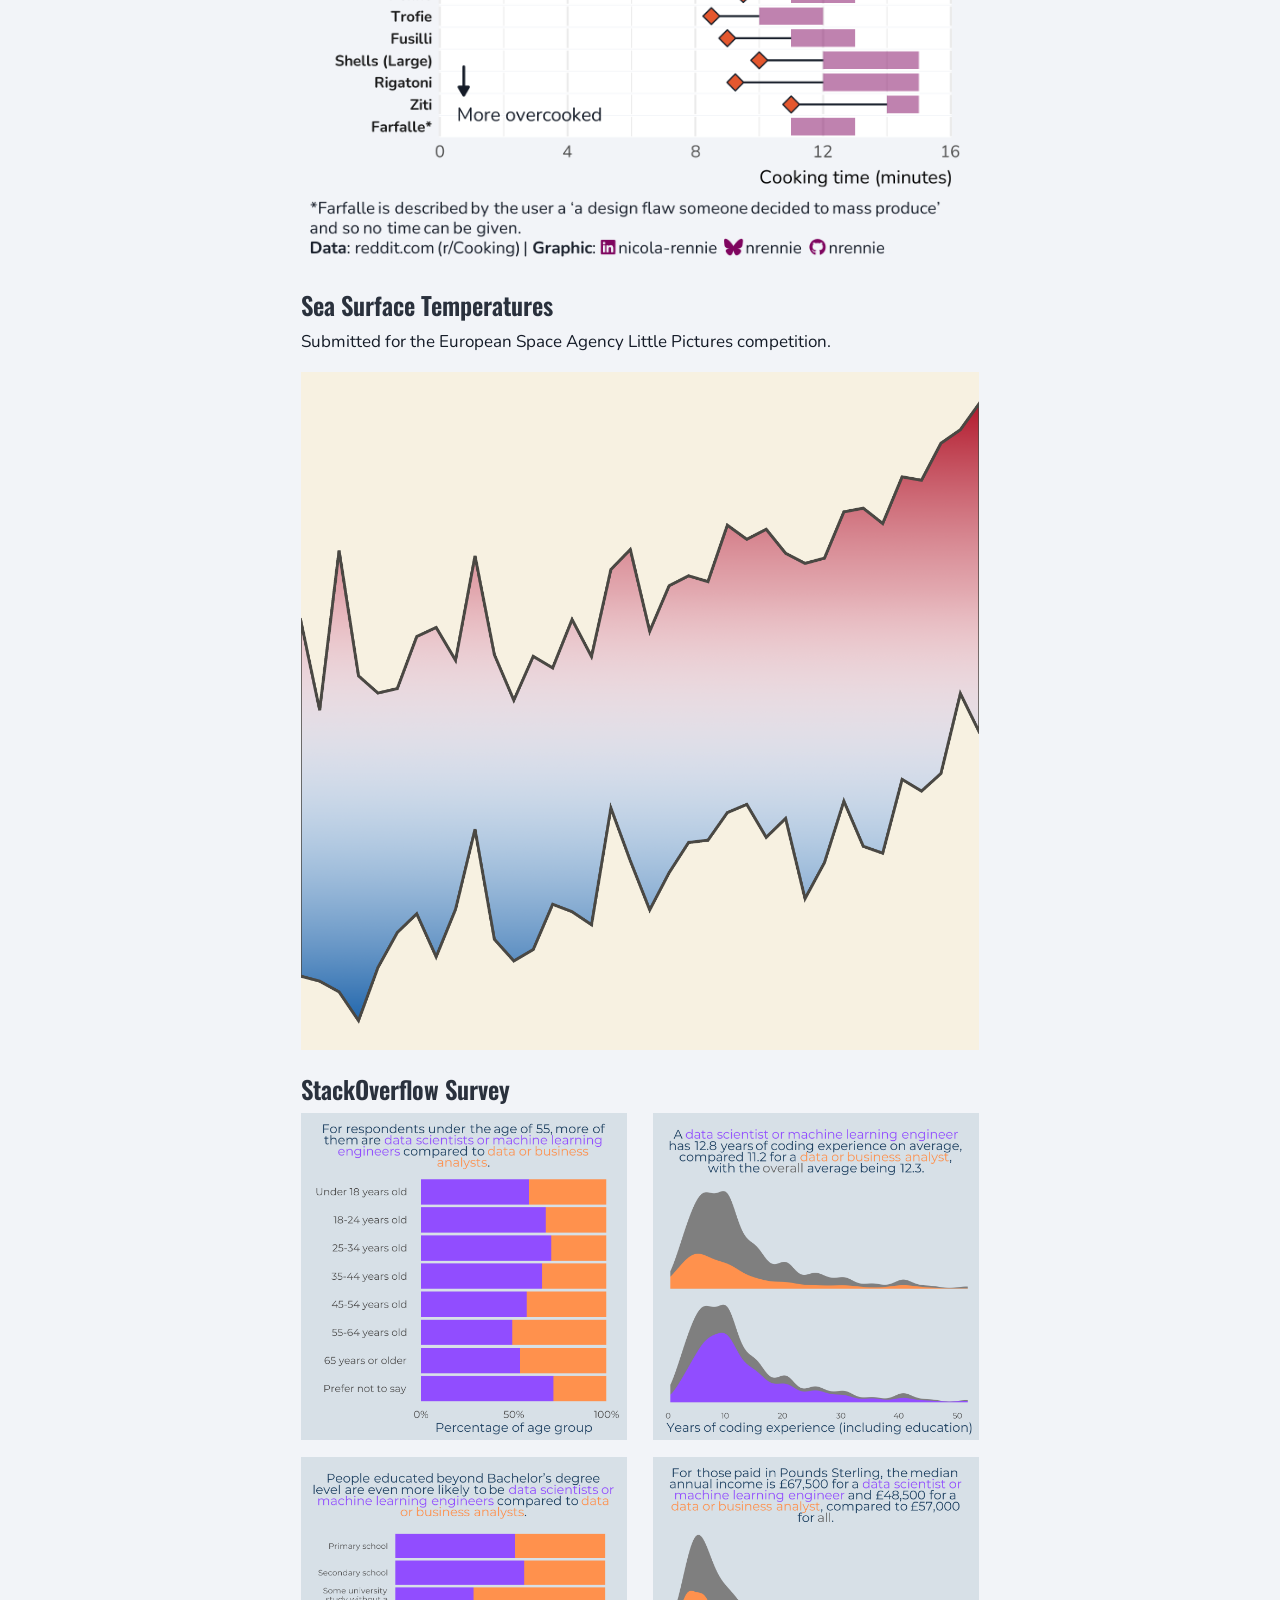
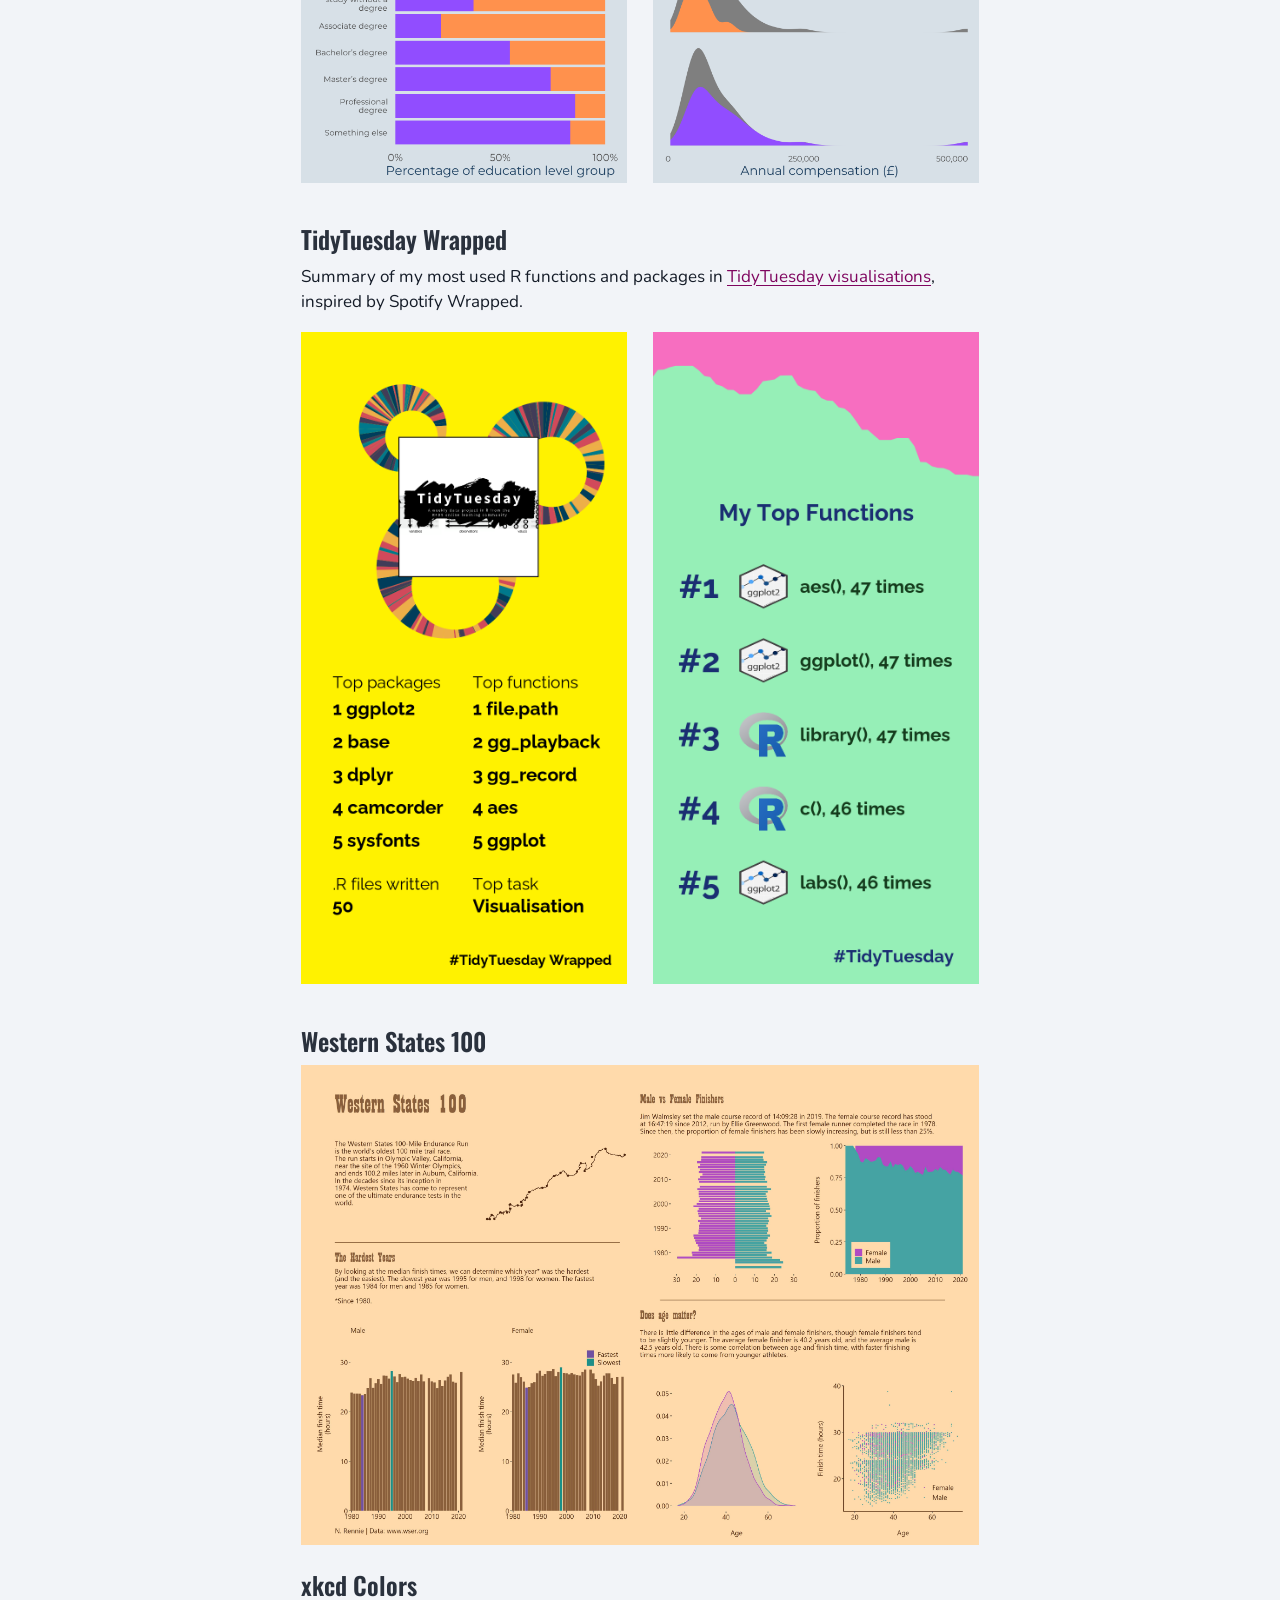
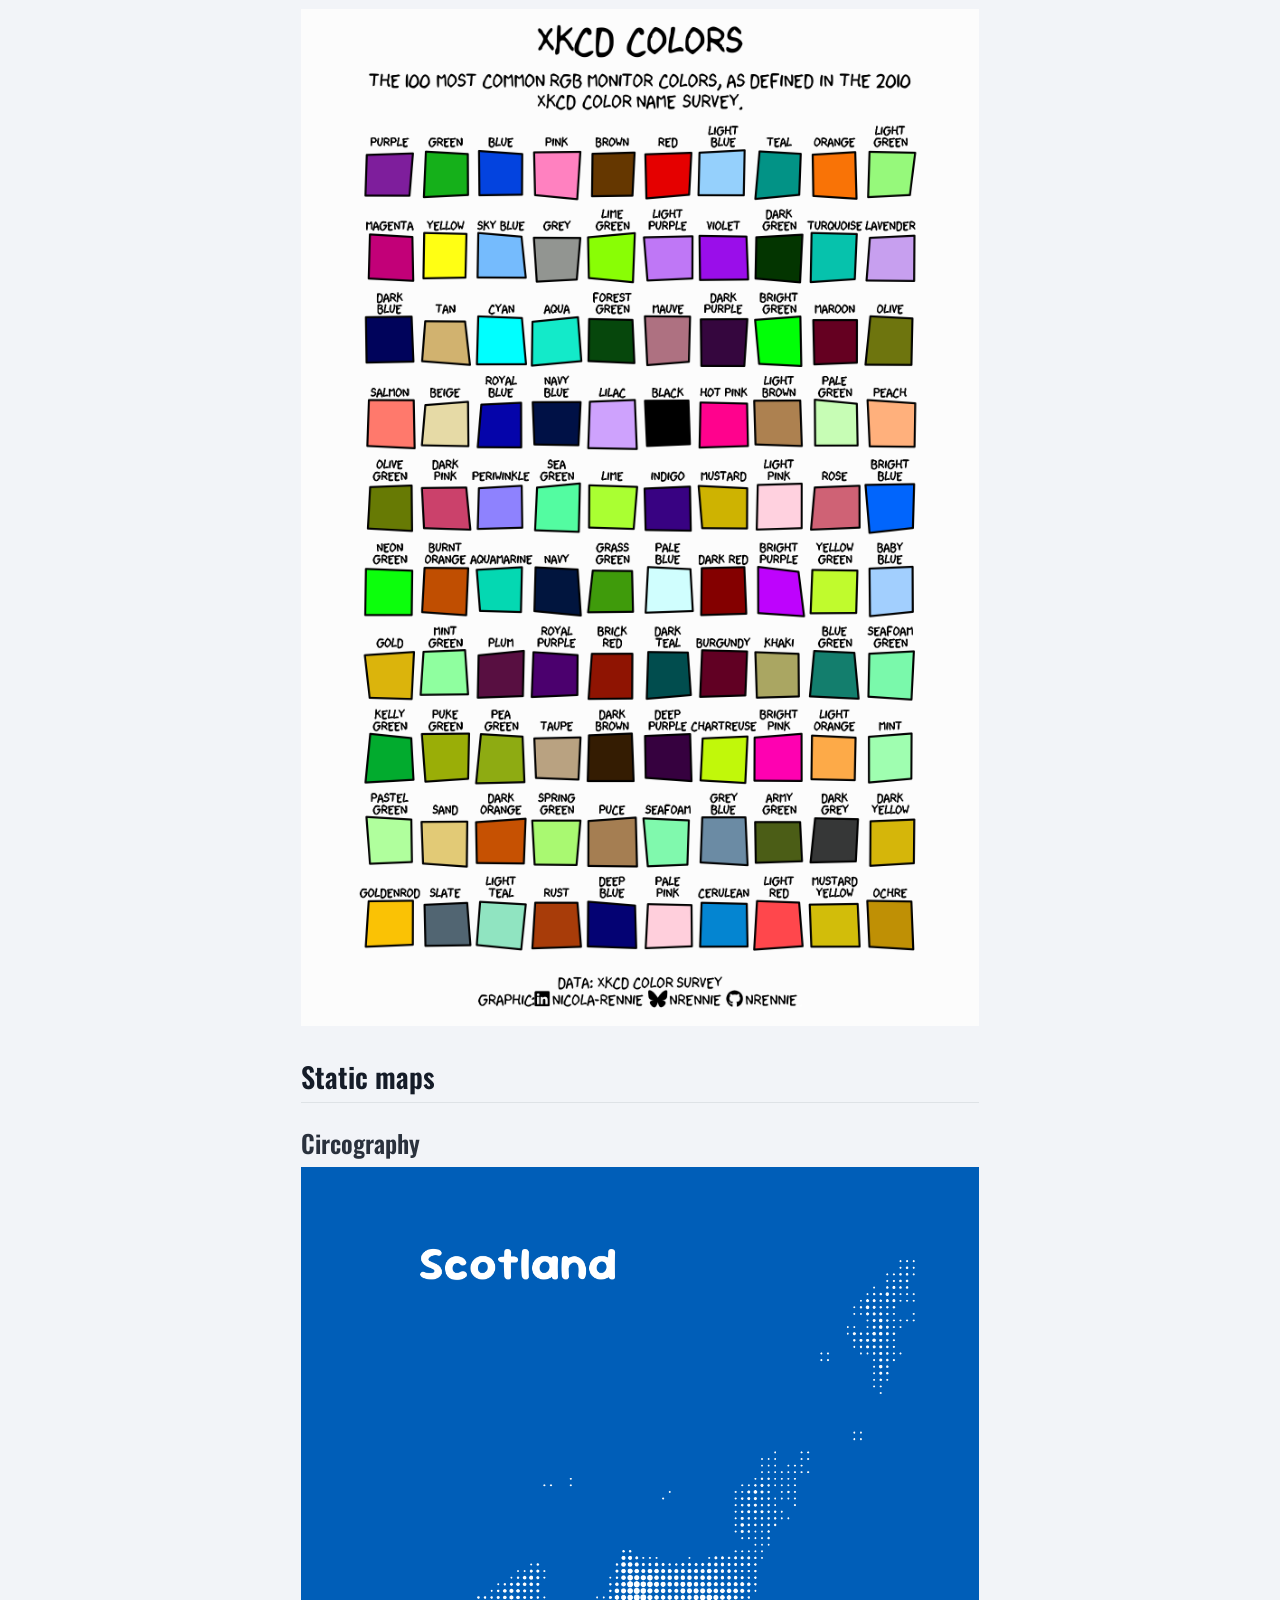
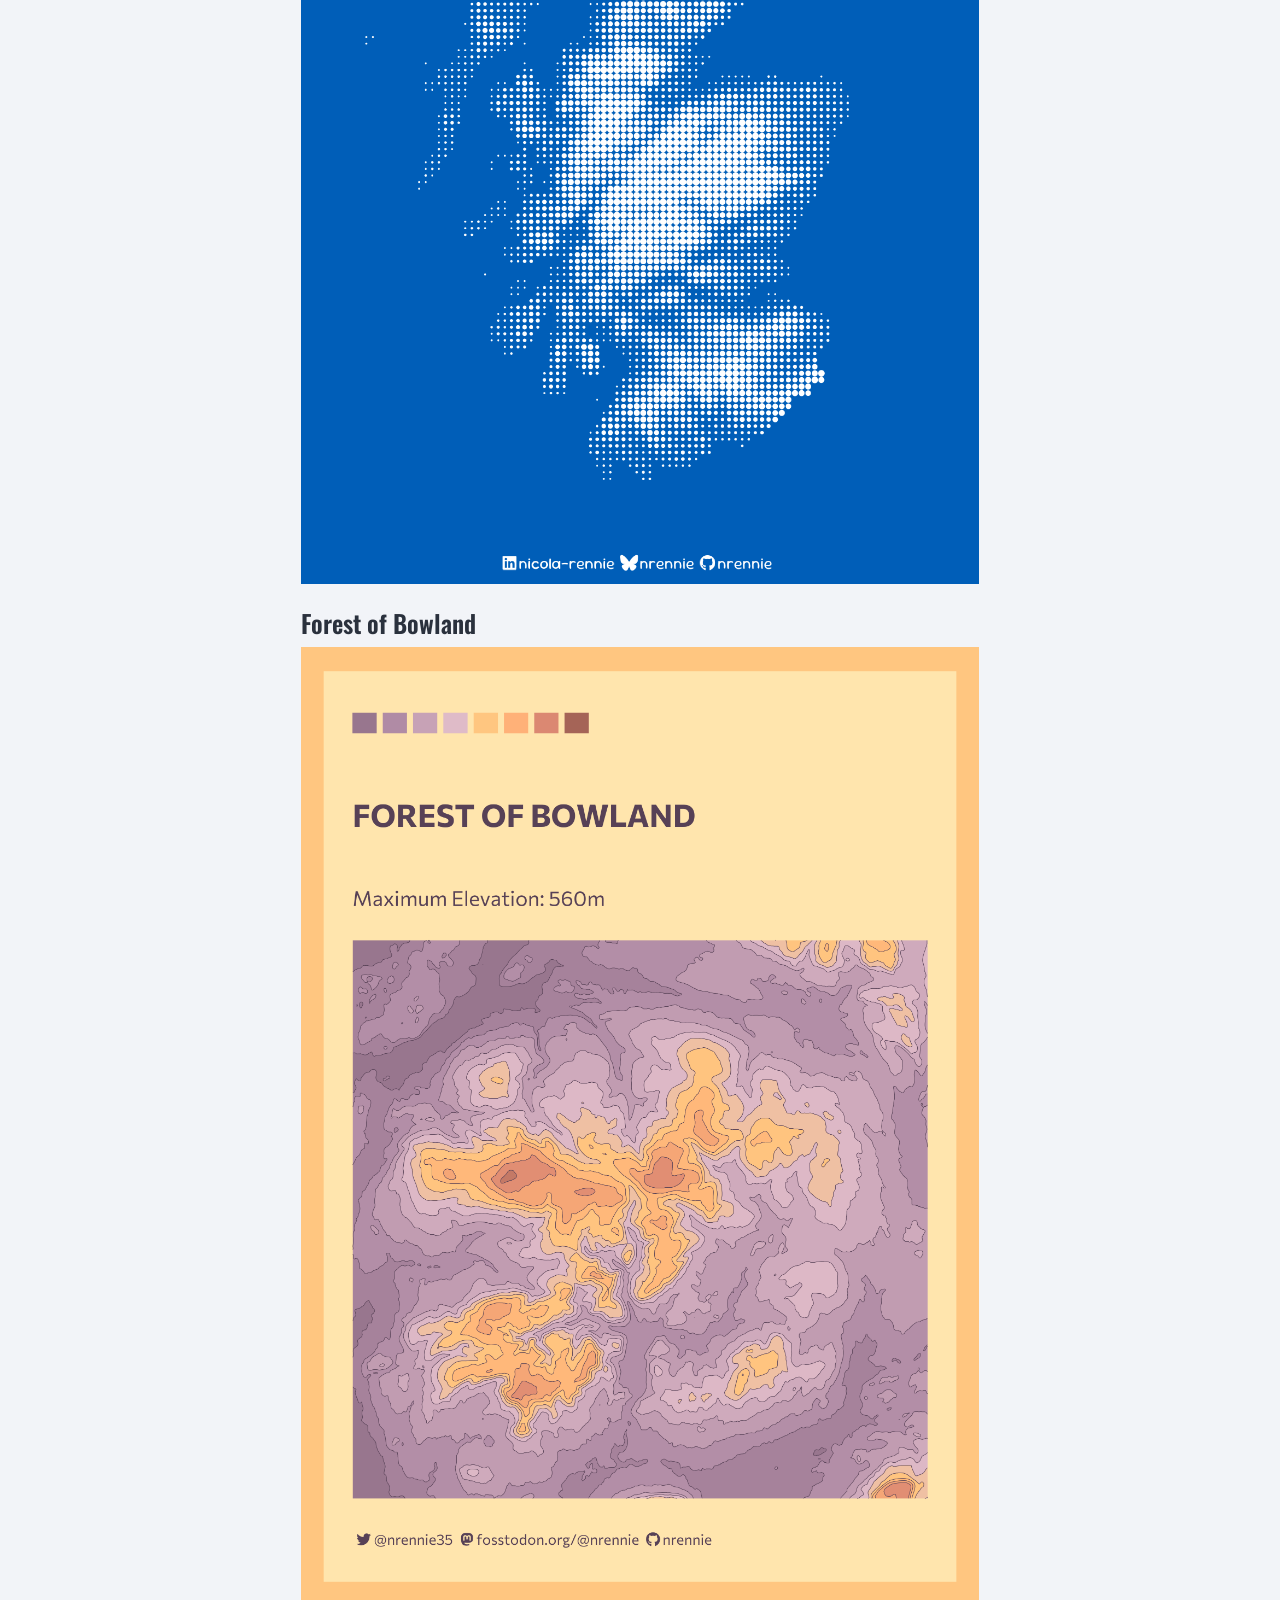
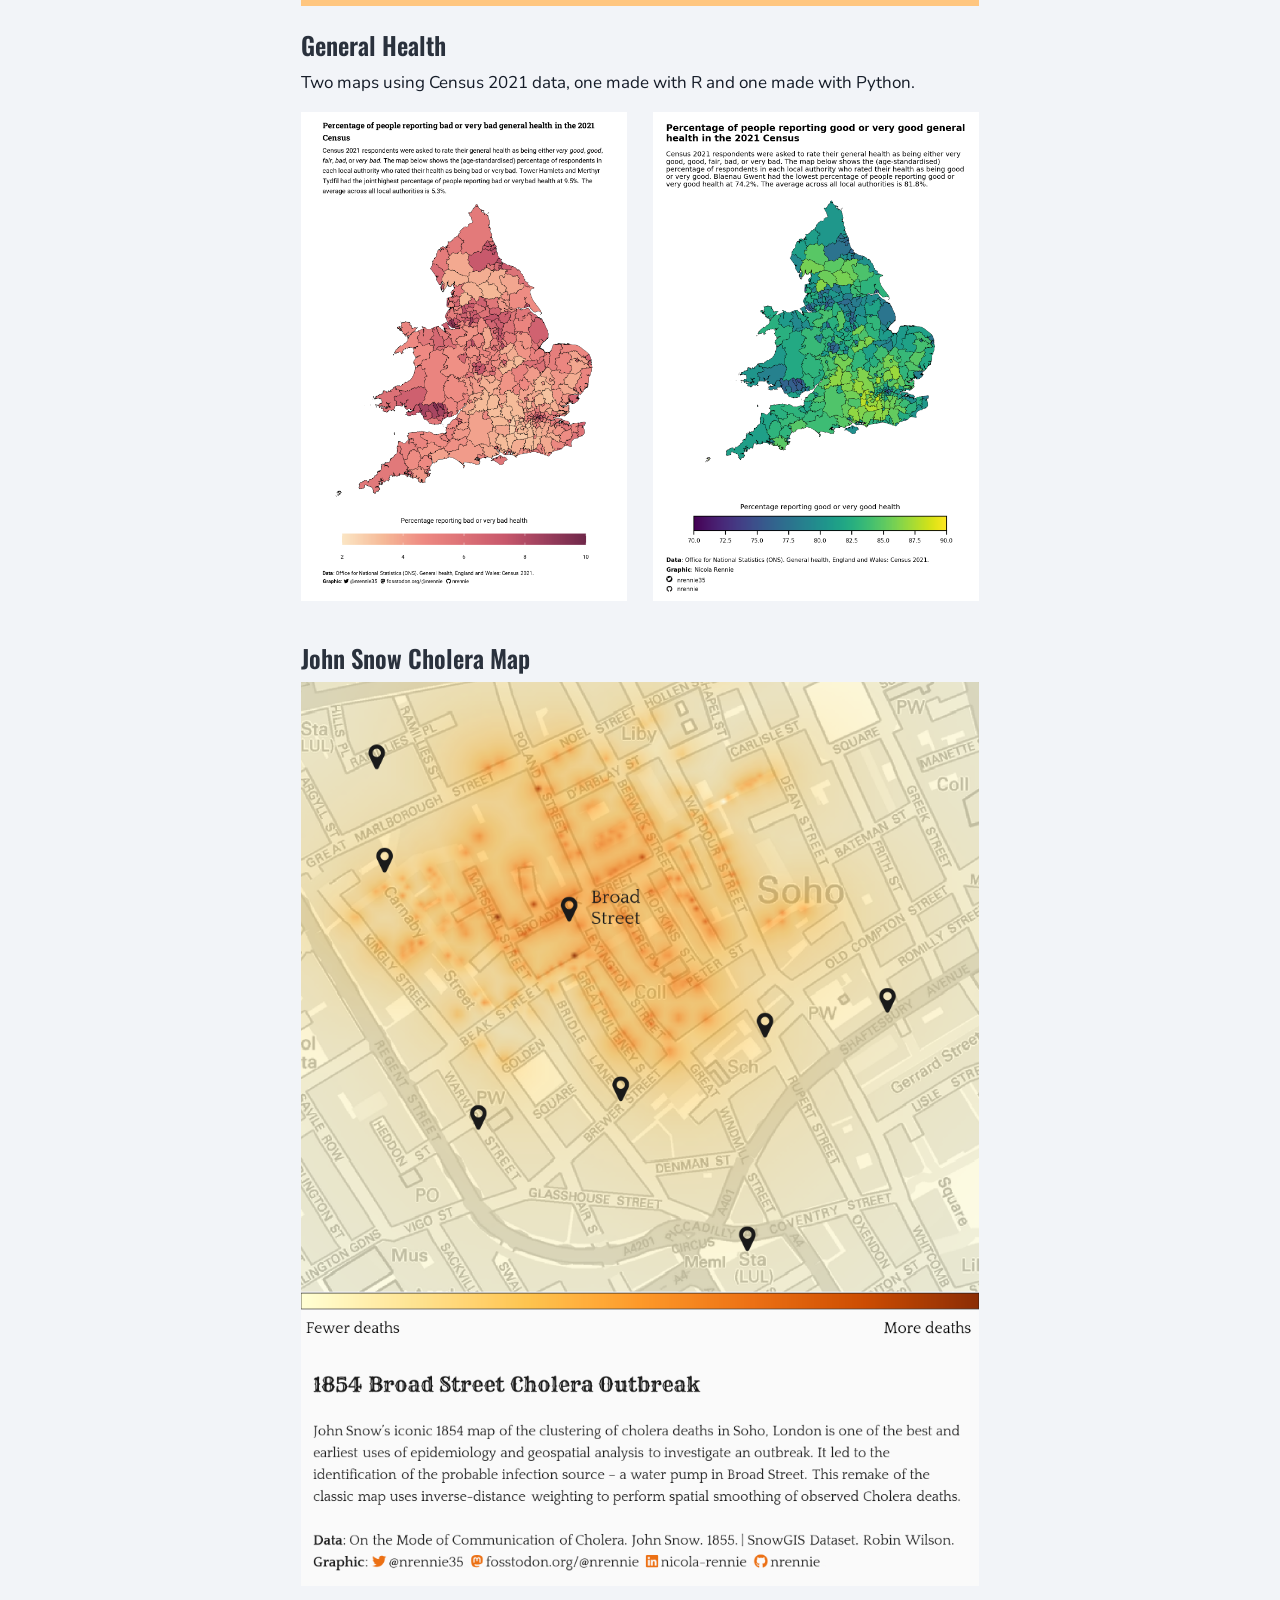
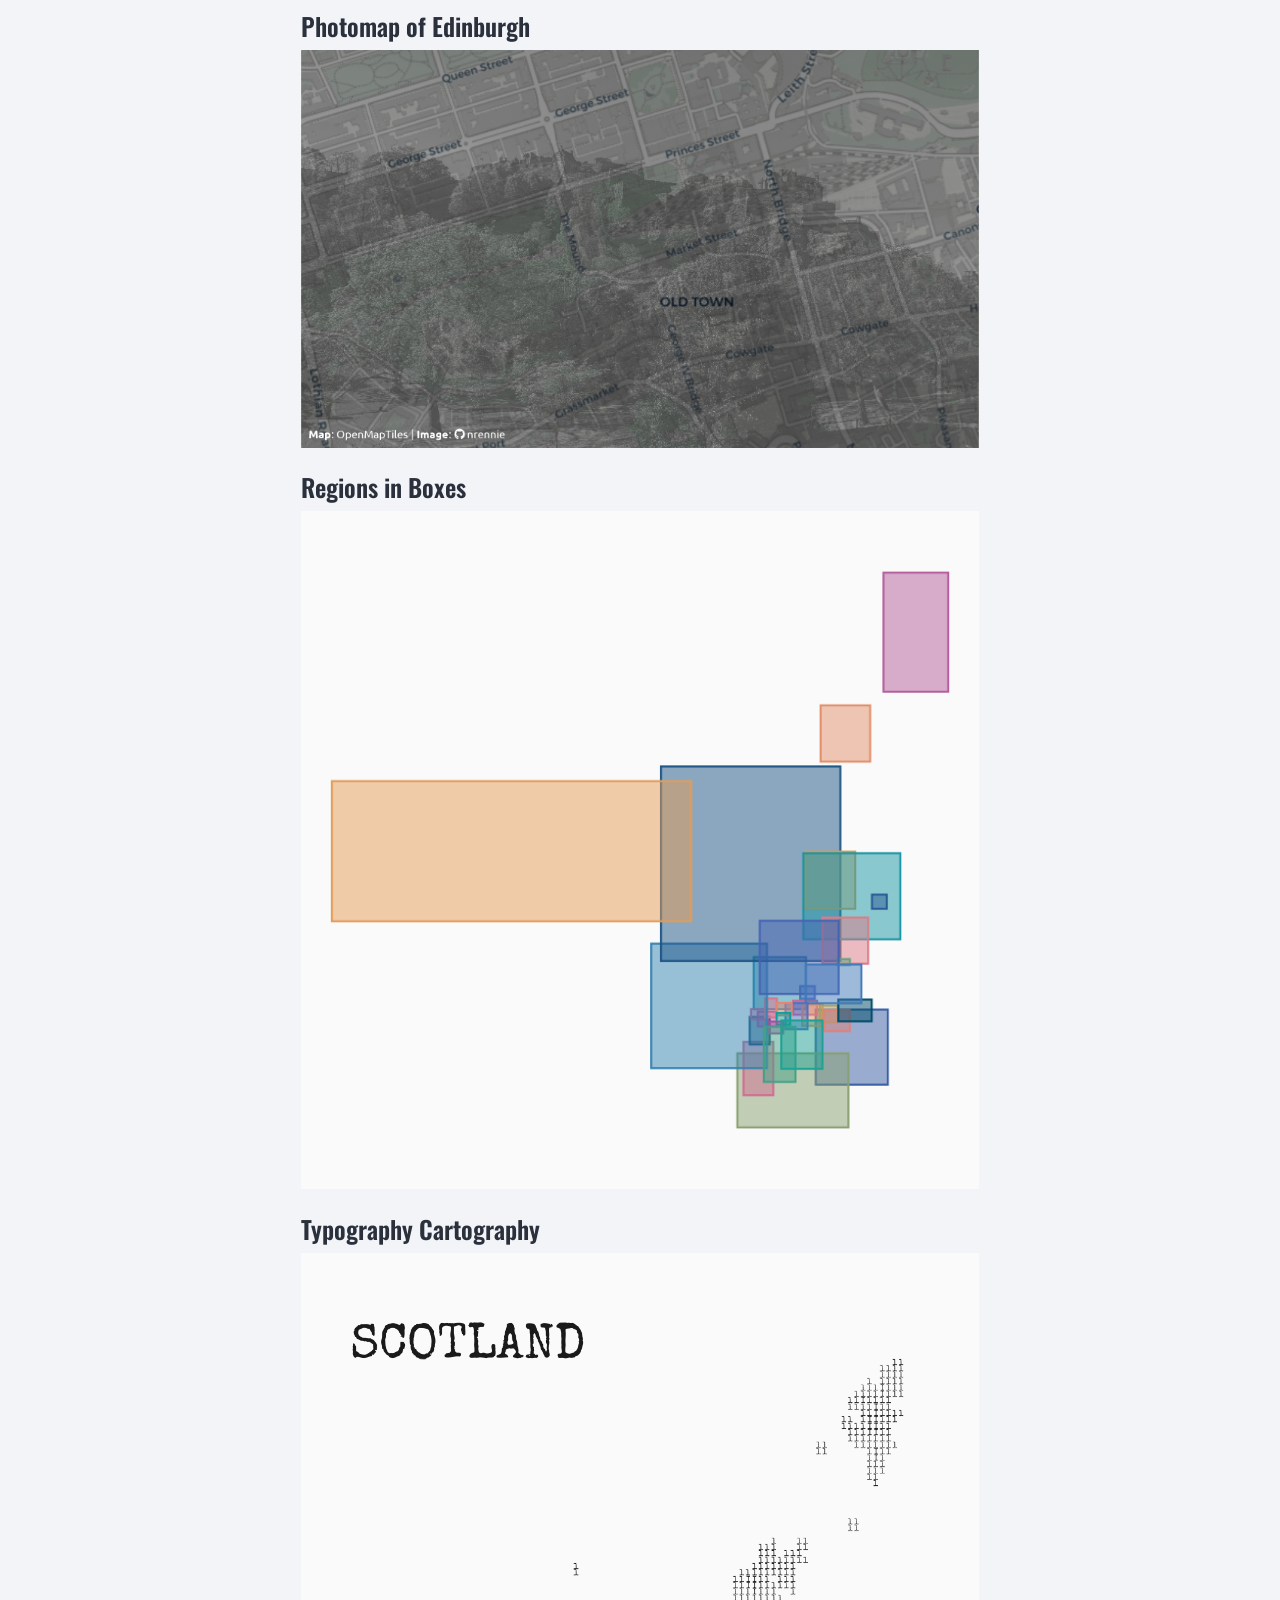
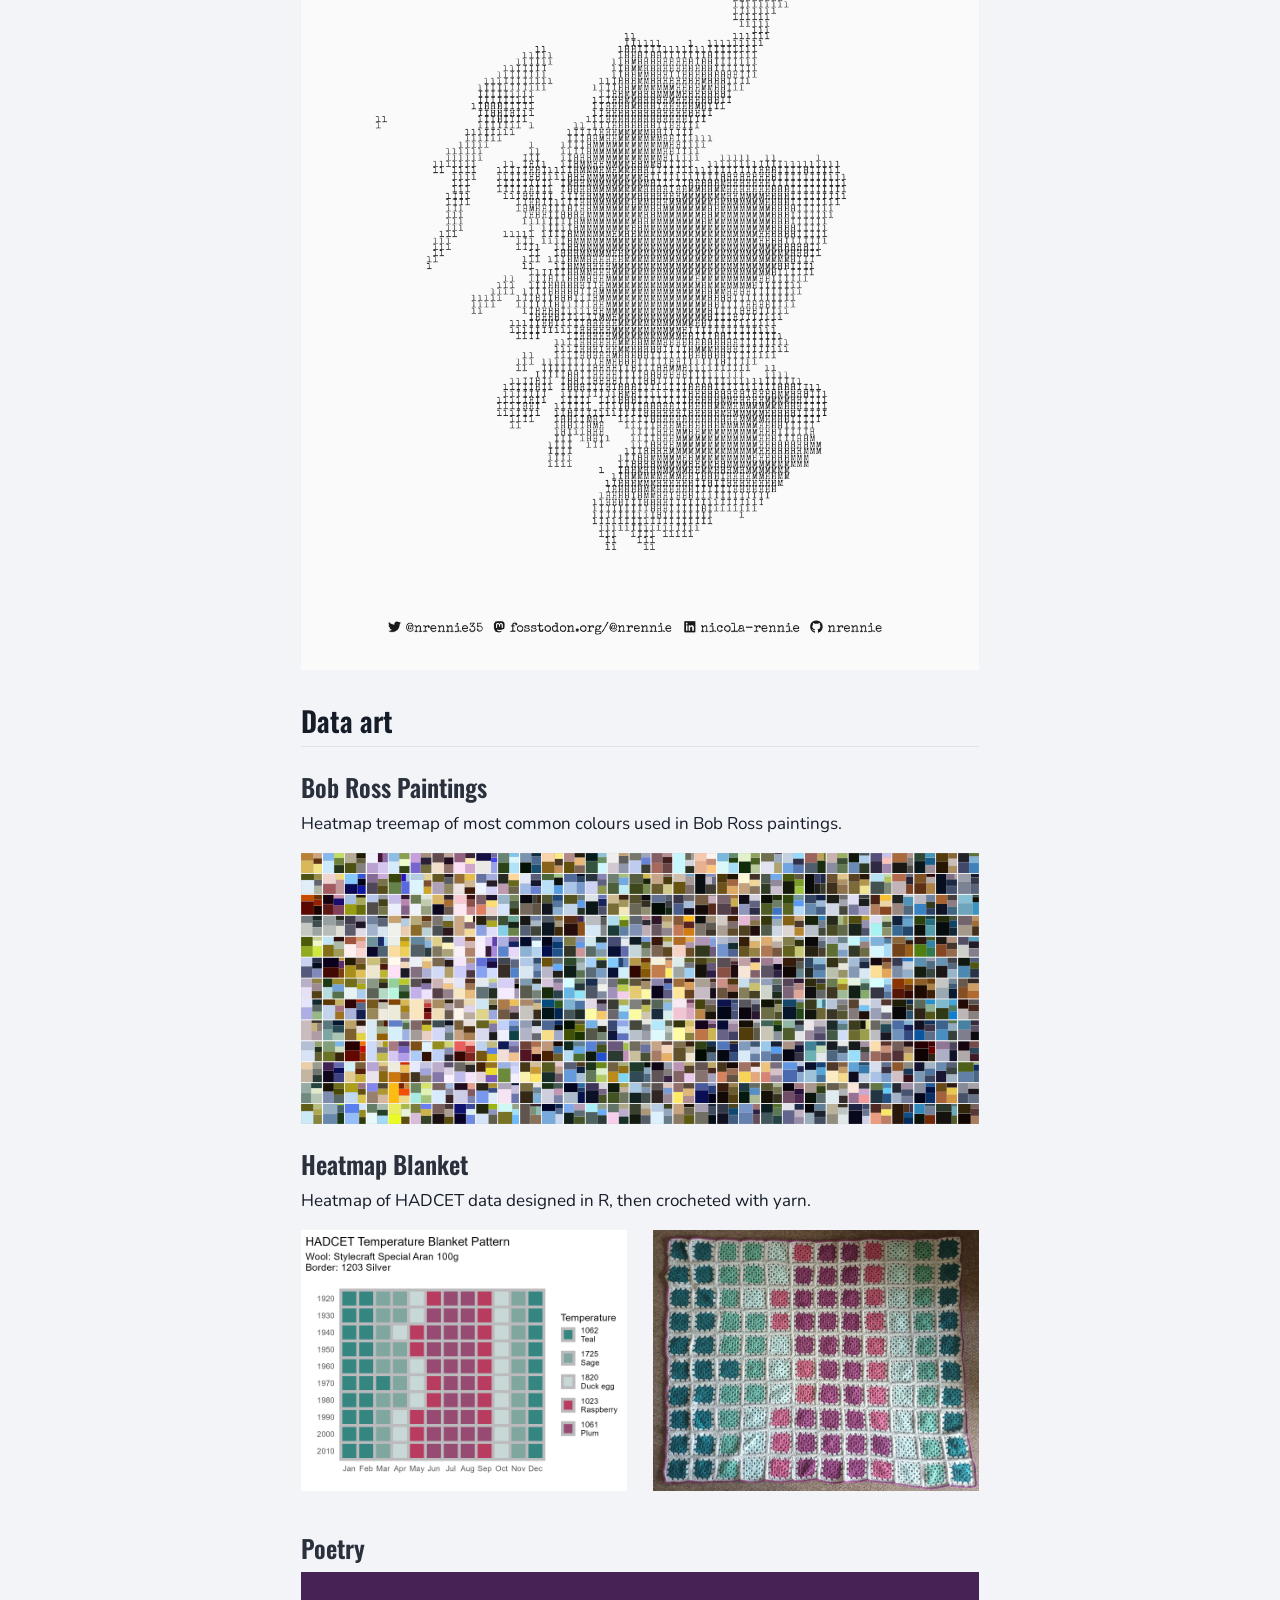
==== commit 00d8c508: "Built site for gh-pages" ====
--- a/index.html
+++ b/index.html
@@ -45,9 +45,9 @@
 <link href="site_libs/quarto-html/quarto-syntax-highlighting-7f8f88aac4f3542376d5c11b86a4c14d.css" rel="stylesheet" class="quarto-color-scheme-extra" id="quarto-text-highlighting-styles">
 <script src="site_libs/bootstrap/bootstrap.min.js"></script>
 <link href="site_libs/bootstrap/bootstrap-icons.css" rel="stylesheet">
-<link href="site_libs/bootstrap/bootstrap-d3861fdf98f8aa95721e60f5baf37413.min.css" rel="stylesheet" append-hash="true" class="quarto-color-scheme" id="quarto-bootstrap" data-mode="light">
-<link href="site_libs/bootstrap/bootstrap-dark-91716ad27bab5d5574731ce54b384f18.min.css" rel="stylesheet" append-hash="true" class="quarto-color-scheme quarto-color-alternate" id="quarto-bootstrap" data-mode="dark">
-<link href="site_libs/bootstrap/bootstrap-d3861fdf98f8aa95721e60f5baf37413.min.css" rel="stylesheet" append-hash="true" class="quarto-color-scheme-extra" id="quarto-bootstrap" data-mode="light">
+<link href="site_libs/bootstrap/bootstrap-b2c423d96dbee249840eafae4d20a3c2.min.css" rel="stylesheet" append-hash="true" class="quarto-color-scheme" id="quarto-bootstrap" data-mode="light">
+<link href="site_libs/bootstrap/bootstrap-dark-b2c423d96dbee249840eafae4d20a3c2.min.css" rel="stylesheet" append-hash="true" class="quarto-color-scheme quarto-color-alternate" id="quarto-bootstrap" data-mode="light">
+<link href="site_libs/bootstrap/bootstrap-b2c423d96dbee249840eafae4d20a3c2.min.css" rel="stylesheet" append-hash="true" class="quarto-color-scheme-extra" id="quarto-bootstrap" data-mode="light">
 <script src="site_libs/quarto-contrib/glightbox/glightbox.min.js"></script>
 <link href="site_libs/quarto-contrib/glightbox/glightbox.min.css" rel="stylesheet">
 <link href="site_libs/quarto-contrib/glightbox/lightbox.css" rel="stylesheet">
@@ -96,178 +96,7 @@
 <meta name="twitter:card" content="summary_large_image">
 </head>
 
-<body class="floating nav-fixed quarto-light"><script id="quarto-html-before-body" type="application/javascript">
-    const toggleBodyColorMode = (bsSheetEl) => {
-      const mode = bsSheetEl.getAttribute("data-mode");
-      const bodyEl = window.document.querySelector("body");
-      if (mode === "dark") {
-        bodyEl.classList.add("quarto-dark");
-        bodyEl.classList.remove("quarto-light");
-      } else {
-        bodyEl.classList.add("quarto-light");
-        bodyEl.classList.remove("quarto-dark");
-      }
-    }
-    const toggleBodyColorPrimary = () => {
-      const bsSheetEl = window.document.querySelector("link#quarto-bootstrap:not([rel=disabled-stylesheet])");
-      if (bsSheetEl) {
-        toggleBodyColorMode(bsSheetEl);
-      }
-    }
-    const setColorSchemeToggle = (alternate) => {
-      const toggles = window.document.querySelectorAll('.quarto-color-scheme-toggle');
-      for (let i=0; i < toggles.length; i++) {
-        const toggle = toggles[i];
-        if (toggle) {
-          if (alternate) {
-            toggle.classList.add("alternate");
-          } else {
-            toggle.classList.remove("alternate");
-          }
-        }
-      }
-    };
-    const toggleColorMode = (alternate) => {
-      // Switch the stylesheets
-      const primaryStylesheets = window.document.querySelectorAll('link.quarto-color-scheme:not(.quarto-color-alternate)');
-      const alternateStylesheets = window.document.querySelectorAll('link.quarto-color-scheme.quarto-color-alternate');
-      manageTransitions('#quarto-margin-sidebar .nav-link', false);
-      if (alternate) {
-        // note: dark is layered on light, we don't disable primary!
-        enableStylesheet(alternateStylesheets);
-        for (const sheetNode of alternateStylesheets) {
-          if (sheetNode.id === "quarto-bootstrap") {
-            toggleBodyColorMode(sheetNode);
-          }
-        }
-      } else {
-        disableStylesheet(alternateStylesheets);
-        enableStylesheet(primaryStylesheets)
-        toggleBodyColorPrimary();
-      }
-      manageTransitions('#quarto-margin-sidebar .nav-link', true);
-      // Switch the toggles
-      setColorSchemeToggle(alternate)
-      // Hack to workaround the fact that safari doesn't
-      // properly recolor the scrollbar when toggling (#1455)
-      if (navigator.userAgent.indexOf('Safari') > 0 && navigator.userAgent.indexOf('Chrome') == -1) {
-        manageTransitions("body", false);
-        window.scrollTo(0, 1);
-        setTimeout(() => {
-          window.scrollTo(0, 0);
-          manageTransitions("body", true);
-        }, 40);
-      }
-    }
-    const disableStylesheet = (stylesheets) => {
-      for (let i=0; i < stylesheets.length; i++) {
-        const stylesheet = stylesheets[i];
-        stylesheet.rel = 'disabled-stylesheet';
-      }
-    }
-    const enableStylesheet = (stylesheets) => {
-      for (let i=0; i < stylesheets.length; i++) {
-        const stylesheet = stylesheets[i];
-        if(stylesheet.rel !== 'stylesheet') { // for Chrome, which will still FOUC without this check
-          stylesheet.rel = 'stylesheet';
-        }
-      }
-    }
-    const manageTransitions = (selector, allowTransitions) => {
-      const els = window.document.querySelectorAll(selector);
-      for (let i=0; i < els.length; i++) {
-        const el = els[i];
-        if (allowTransitions) {
-          el.classList.remove('notransition');
-        } else {
-          el.classList.add('notransition');
-        }
-      }
-    }
-    const isFileUrl = () => {
-      return window.location.protocol === 'file:';
-    }
-    const hasAlternateSentinel = () => {
-      let styleSentinel = getColorSchemeSentinel();
-      if (styleSentinel !== null) {
-        return styleSentinel === "alternate";
-      } else {
-        return false;
-      }
-    }
-    const setStyleSentinel = (alternate) => {
-      const value = alternate ? "alternate" : "default";
-      if (!isFileUrl()) {
-        window.localStorage.setItem("quarto-color-scheme", value);
-      } else {
-        localAlternateSentinel = value;
-      }
-    }
-    const getColorSchemeSentinel = () => {
-      if (!isFileUrl()) {
-        const storageValue = window.localStorage.getItem("quarto-color-scheme");
-        return storageValue != null ? storageValue : localAlternateSentinel;
-      } else {
-        return localAlternateSentinel;
-      }
-    }
-    const toggleGiscusIfUsed = (isAlternate, darkModeDefault) => {
-      const baseTheme = document.querySelector('#giscus-base-theme')?.value ?? 'light';
-      const alternateTheme = document.querySelector('#giscus-alt-theme')?.value ?? 'dark';
-      let newTheme = '';
-      if(authorPrefersDark) {
-        newTheme = isAlternate ? baseTheme : alternateTheme;
-      } else {
-        newTheme = isAlternate ? alternateTheme : baseTheme;
-      }
-      const changeGiscusTheme = () => {
-        // From: https://github.com/giscus/giscus/issues/336
-        const sendMessage = (message) => {
-          const iframe = document.querySelector('iframe.giscus-frame');
-          if (!iframe) return;
-          iframe.contentWindow.postMessage({ giscus: message }, 'https://giscus.app');
-        }
-        sendMessage({
-          setConfig: {
-            theme: newTheme
-          }
-        });
-      }
-      const isGiscussLoaded = window.document.querySelector('iframe.giscus-frame') !== null;
-      if (isGiscussLoaded) {
-        changeGiscusTheme();
-      }
-    };
-    const authorPrefersDark = false;
-    const queryPrefersDark = window.matchMedia('(prefers-color-scheme: dark)');
-    const darkModeDefault = queryPrefersDark.matches;
-      document.querySelector('link#quarto-text-highlighting-styles.quarto-color-scheme-extra').rel = 'disabled-stylesheet';
-      document.querySelector('link#quarto-bootstrap.quarto-color-scheme-extra').rel = 'disabled-stylesheet';
-    let localAlternateSentinel = darkModeDefault ? 'alternate' : 'default';
-    // Dark / light mode switch
-    window.quartoToggleColorScheme = () => {
-      // Read the current dark / light value
-      let toAlternate = !hasAlternateSentinel();
-      toggleColorMode(toAlternate);
-      setStyleSentinel(toAlternate);
-      toggleGiscusIfUsed(toAlternate, darkModeDefault);
-      window.dispatchEvent(new Event('resize'));
-    };
-    queryPrefersDark.addEventListener("change", e => {
-      if(window.localStorage.getItem("quarto-color-scheme") !== null)
-        return;
-      const alternate = e.matches
-      toggleColorMode(alternate);
-      localAlternateSentinel = e.matches ? 'alternate' : 'default'; // this is used alongside local storage!
-      toggleGiscusIfUsed(alternate, darkModeDefault);
-    });
-    // Switch to dark mode if need be
-    if (hasAlternateSentinel()) {
-      toggleColorMode(true);
-    } else {
-      toggleColorMode(false);
-    }
-  </script>
+<body class="floating nav-fixed quarto-light">
 
 <div id="quarto-search-results"></div>
   <header id="quarto-header" class="headroom fixed-top">
@@ -306,19 +135,26 @@
  <span class="dropdown-text">Periodic table</span></a>
   </li>  
         <li>
+    <a class="dropdown-item" href="./scottish-temperatures/index.html">
+ <span class="dropdown-text">Scottish temperatures</span></a>
+  </li>  
+        <li>
+    <a class="dropdown-item" href="./statistical-performance/index.html">
+ <span class="dropdown-text">Statistical performance</span></a>
+  </li>  
+        <li>
     <a class="dropdown-item" href="./us-judges/index.html">
  <span class="dropdown-text">U.S. Judges</span></a>
   </li>  
         <li>
     <a class="dropdown-item" href="./video-game-films/index.html">
- <span class="dropdown-text">Video Game Films</span></a>
+ <span class="dropdown-text">Video game films</span></a>
   </li>  
     </ul>
   </li>
 </ul>
           </div> <!-- /navcollapse -->
             <div class="quarto-navbar-tools">
-  <a href="" class="quarto-color-scheme-toggle quarto-navigation-tool  px-1" onclick="window.quartoToggleColorScheme(); return false;" title="Toggle dark mode"><i class="bi"></i></a>
 </div>
       </div> <!-- /container-fluid -->
     </nav>
@@ -367,6 +203,8 @@
   <li><a href="#income-inequality" id="toc-income-inequality" class="nav-link" data-scroll-target="#income-inequality">Income Inequality</a></li>
   <li><a href="#local-council-elections" id="toc-local-council-elections" class="nav-link" data-scroll-target="#local-council-elections">Local Council Elections</a></li>
   <li><a href="#periodic-table" id="toc-periodic-table" class="nav-link" data-scroll-target="#periodic-table">Periodic Table</a></li>
+  <li><a href="#scottish-temperatures" id="toc-scottish-temperatures" class="nav-link" data-scroll-target="#scottish-temperatures">Scottish Temperatures</a></li>
+  <li><a href="#statistical-performance-indicators" id="toc-statistical-performance-indicators" class="nav-link" data-scroll-target="#statistical-performance-indicators">Statistical Performance Indicators</a></li>
   <li><a href="#u.s.-judges" id="toc-u.s.-judges" class="nav-link" data-scroll-target="#u.s.-judges">U.S. Judges</a></li>
   <li><a href="#video-game-films" id="toc-video-game-films" class="nav-link" data-scroll-target="#video-game-films">Video Game Films</a></li>
   </ul></li>
@@ -383,7 +221,6 @@
 
 
 
-
 <p>This site hosts a collection of <a href="https://nrennie.rbind.io/">my</a> miscellaneous data visualisation projects. This home page includes all static charts, but you can also explore different interactive visualisations via the <em>Interactive projects</em> tab.</p>
 <div class="callout callout-style-default callout-tip callout-titled">
 <div class="callout-header d-flex align-content-center">
@@ -563,15 +400,25 @@
 <p>Explore the <a href=".\periodic-table/">interactive version</a>.</p>
 <p><a href="periodic-table/featured.png" class="lightbox" data-gallery="quarto-lightbox-gallery-33"><img src="periodic-table/featured.png" class="img-fluid" style="width:100.0%" alt=""></a></p>
 </section>
+<section id="scottish-temperatures" class="level3">
+<h3 class="anchored" data-anchor-id="scottish-temperatures">Scottish Temperatures</h3>
+<p>Explore the <a href=".\scottish-temperatures/">interactive version</a>.</p>
+<p><a href="scottish-temperatures/featured.png" class="lightbox" data-gallery="quarto-lightbox-gallery-34"><img src="scottish-temperatures/featured.png" class="img-fluid" style="width:100.0%" alt="Screenshot of small multiple charts showing minimum and maximum temperatures across 8 sites in Scotland."></a></p>
+</section>
+<section id="statistical-performance-indicators" class="level3">
+<h3 class="anchored" data-anchor-id="statistical-performance-indicators">Statistical Performance Indicators</h3>
+<p>Explore the <a href=".\statistical-performance/">interactive version</a>.</p>
+<p><a href="statistical-performance/featured.png" class="lightbox" data-gallery="quarto-lightbox-gallery-35"><img src="statistical-performance/featured.png" class="img-fluid" style="width:100.0%" alt=""></a></p>
+</section>
 <section id="u.s.-judges" class="level3">
 <h3 class="anchored" data-anchor-id="u.s.-judges">U.S. Judges</h3>
 <p>Explore the <a href=".\us-judges/">interactive version</a>.</p>
-<p><a href="us-judges/featured.png" class="lightbox" data-gallery="quarto-lightbox-gallery-34"><img src="us-judges/featured.png" class="img-fluid" style="width:100.0%" alt=""></a></p>
+<p><a href="us-judges/featured.png" class="lightbox" data-gallery="quarto-lightbox-gallery-36"><img src="us-judges/featured.png" class="img-fluid" style="width:100.0%" alt=""></a></p>
 </section>
 <section id="video-game-films" class="level3">
 <h3 class="anchored" data-anchor-id="video-game-films">Video Game Films</h3>
 <p>Explore the <a href=".\video-game-films/">interactive version</a>.</p>
-<p><a href="video-game-films/featured.gif" class="lightbox" data-gallery="quarto-lightbox-gallery-35"><img src="video-game-films/featured.gif" class="img-fluid" style="width:100.0%" alt=""></a></p>
+<p><a href="video-game-films/featured.gif" class="lightbox" data-gallery="quarto-lightbox-gallery-37"><img src="video-game-films/featured.gif" class="img-fluid" style="width:100.0%" alt=""></a></p>
 <div class="callout callout-style-default callout-tip callout-titled">
 <div class="callout-header d-flex align-content-center">
 <div class="callout-icon-container">
@@ -593,19 +440,6 @@
 </main> <!-- /main -->
 <script id="quarto-html-after-body" type="application/javascript">
   window.document.addEventListener("DOMContentLoaded", function (event) {
-    // Ensure there is a toggle, if there isn't float one in the top right
-    if (window.document.querySelector('.quarto-color-scheme-toggle') === null) {
-      const a = window.document.createElement('a');
-      a.classList.add('top-right');
-      a.classList.add('quarto-color-scheme-toggle');
-      a.href = "";
-      a.onclick = function() { try { window.quartoToggleColorScheme(); } catch {} return false; };
-      const i = window.document.createElement("i");
-      i.classList.add('bi');
-      a.appendChild(i);
-      window.document.body.appendChild(a);
-    }
-    setColorSchemeToggle(hasAlternateSentinel())
     const icon = "";
     const anchorJS = new window.AnchorJS();
     anchorJS.options = {
